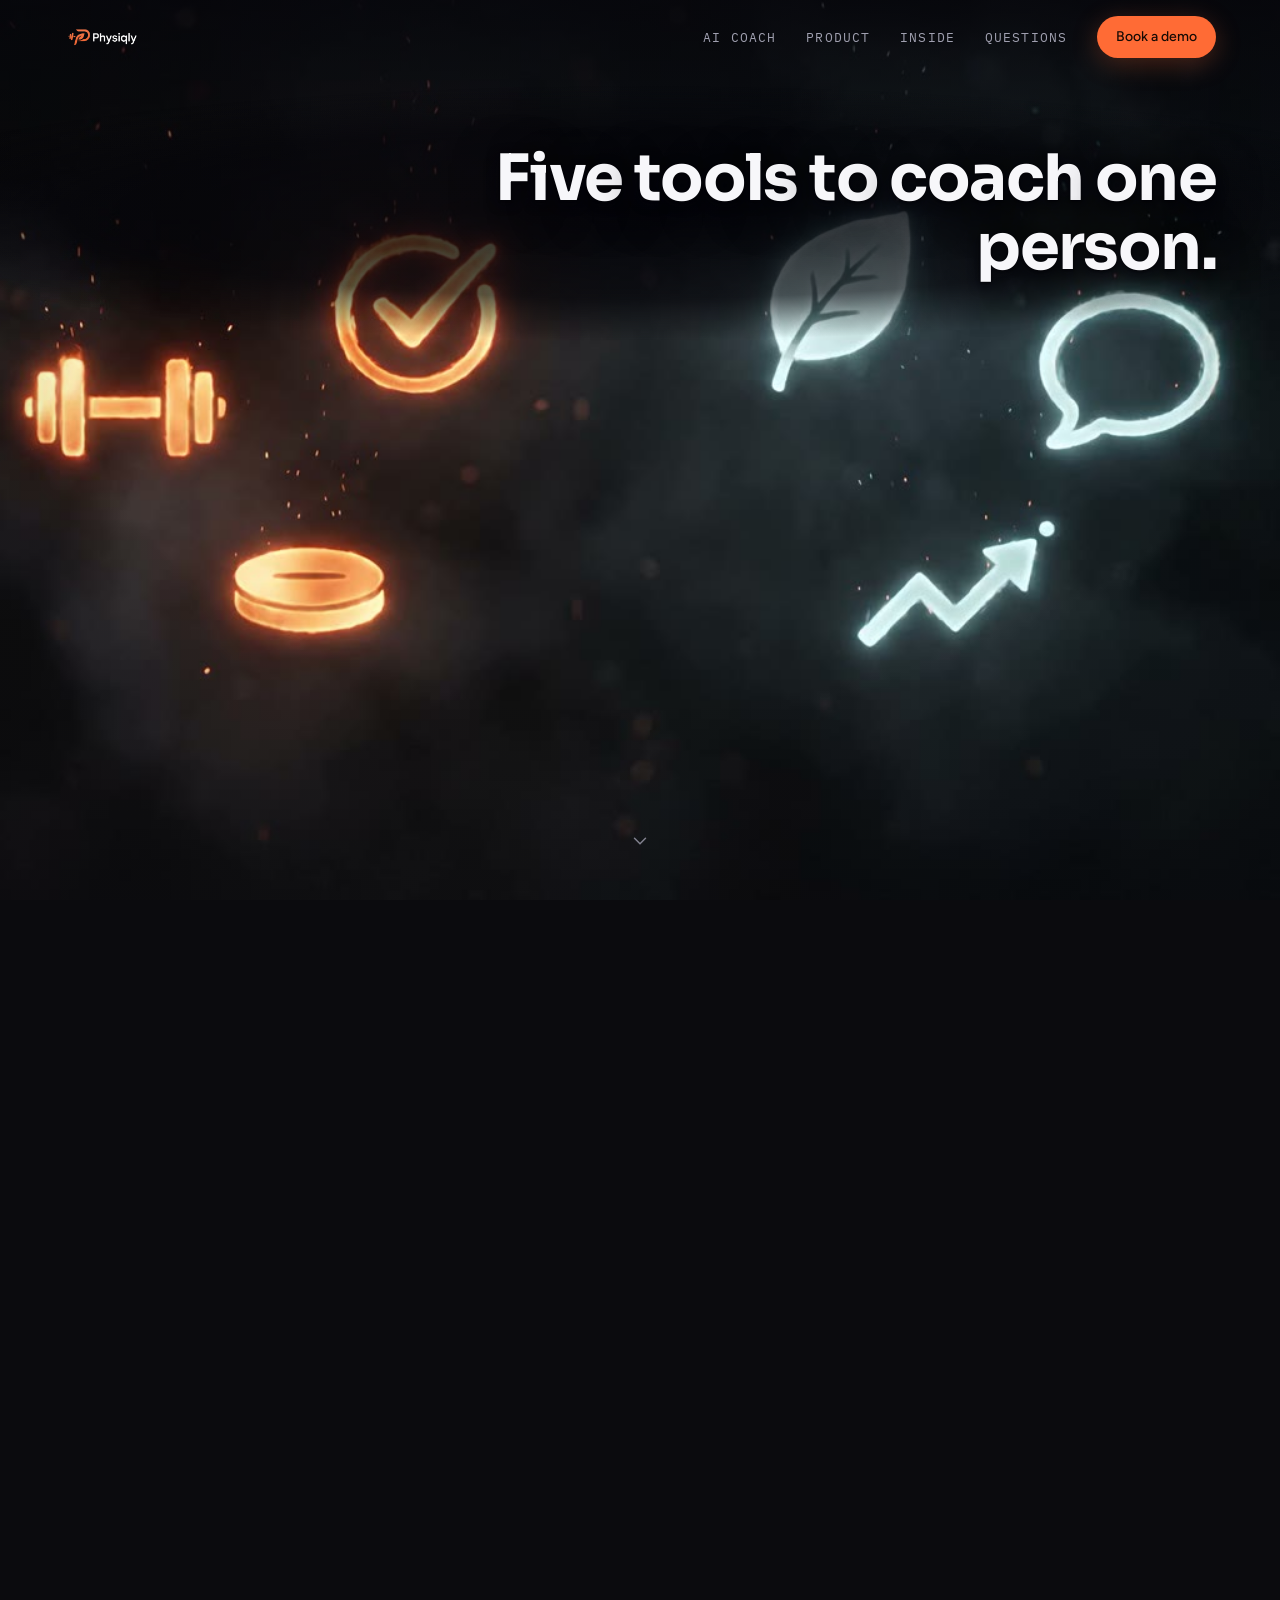
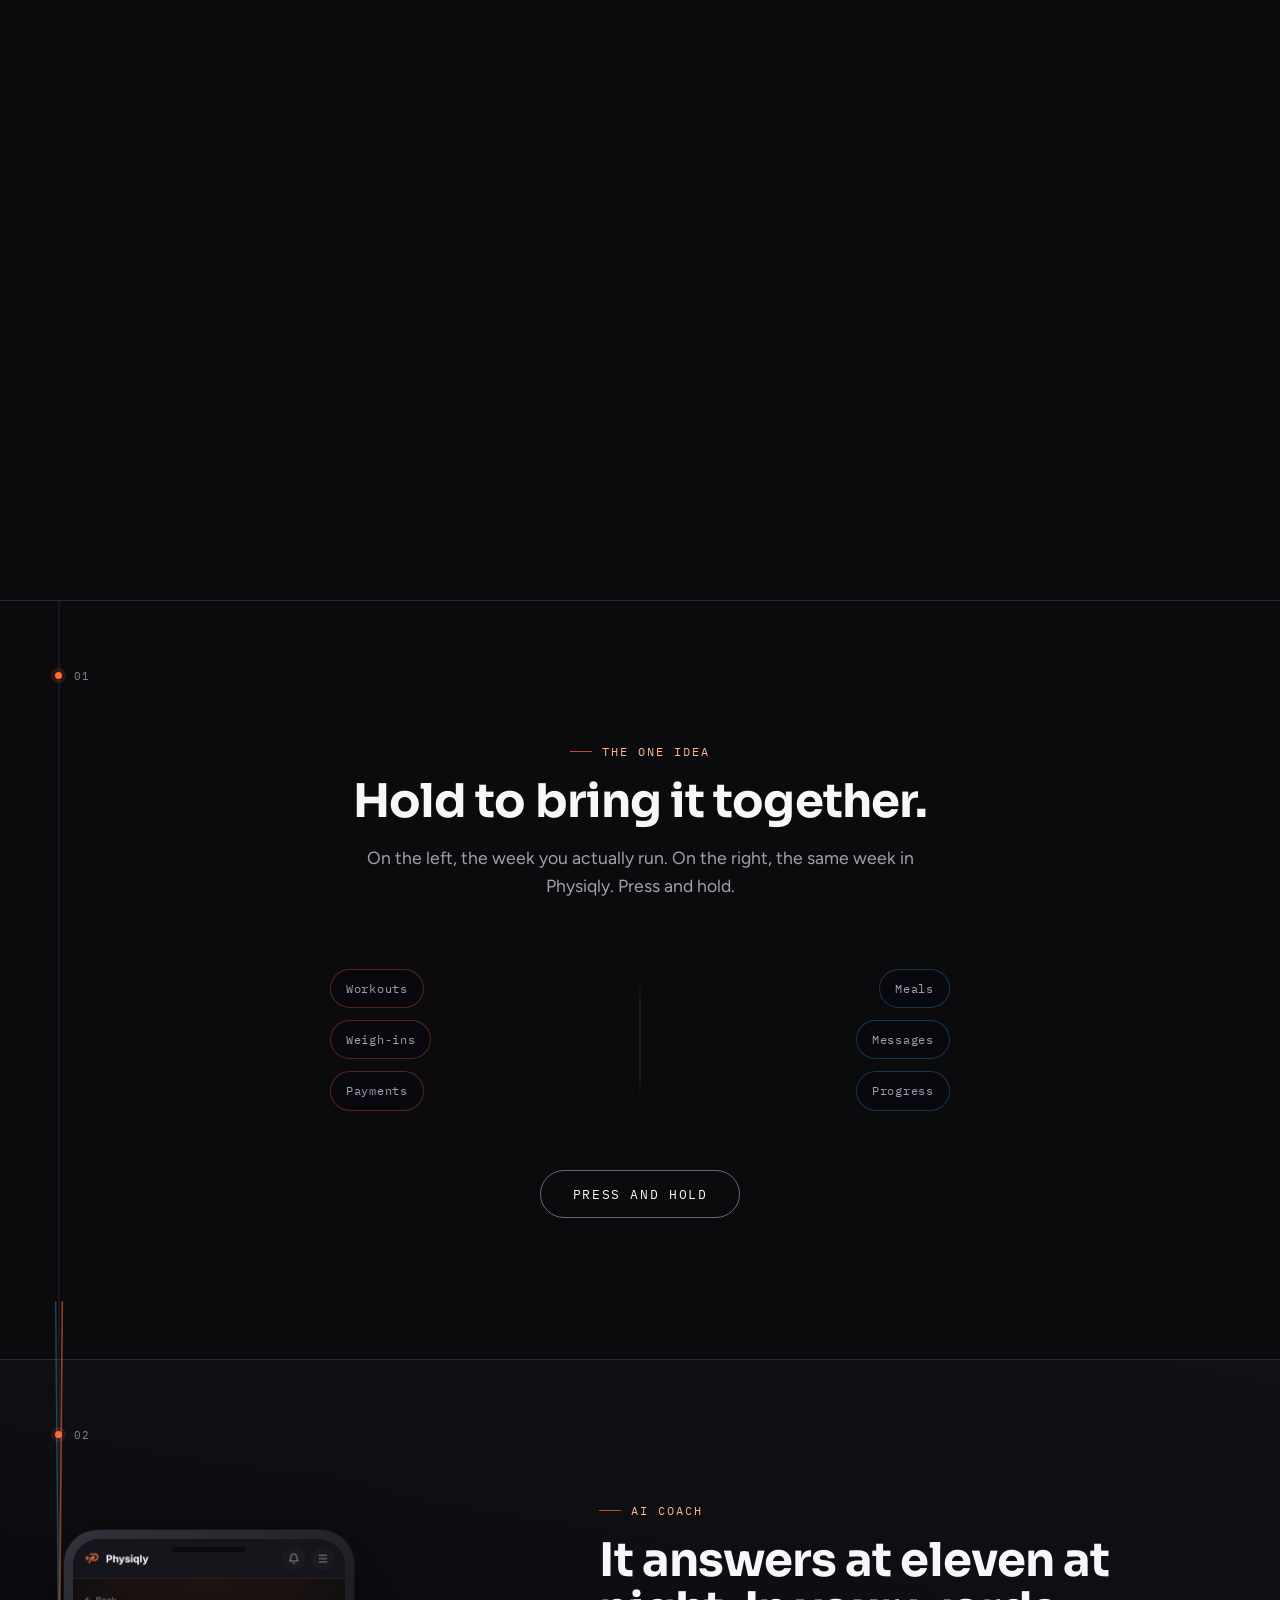
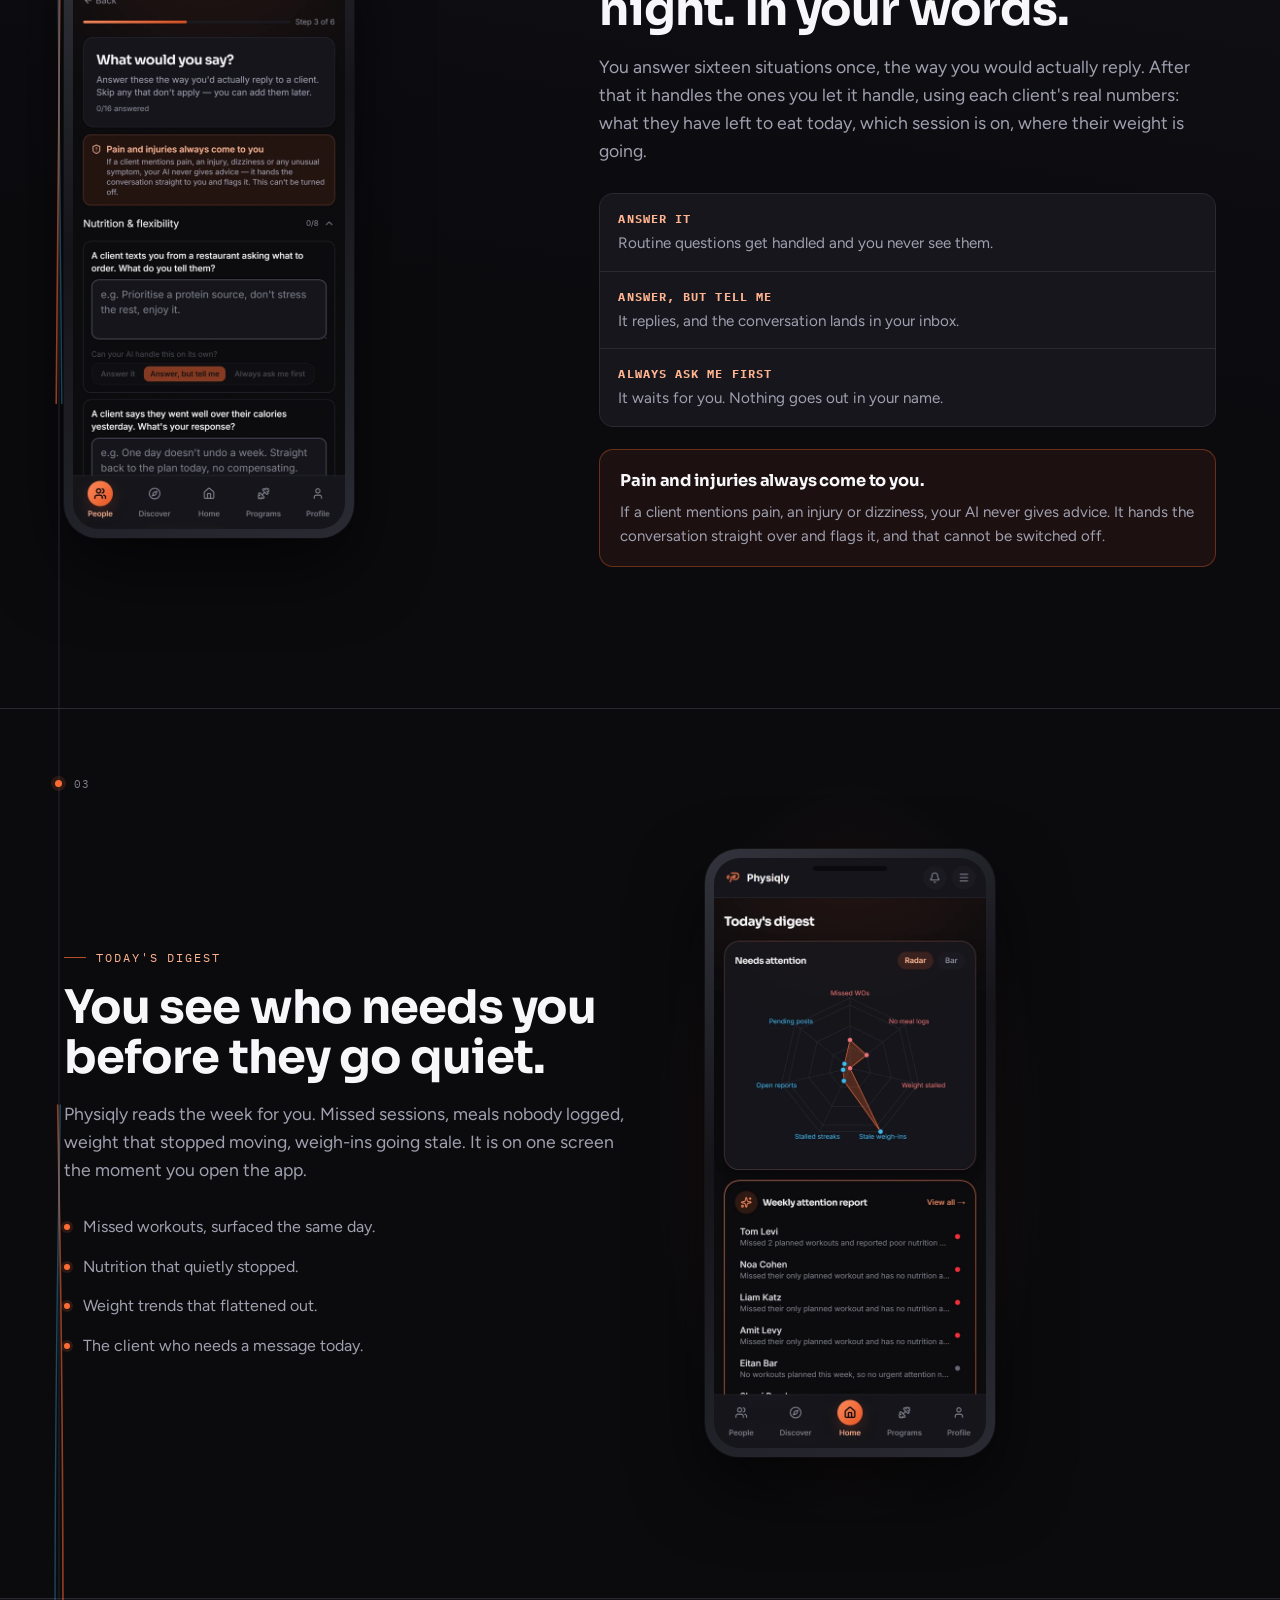
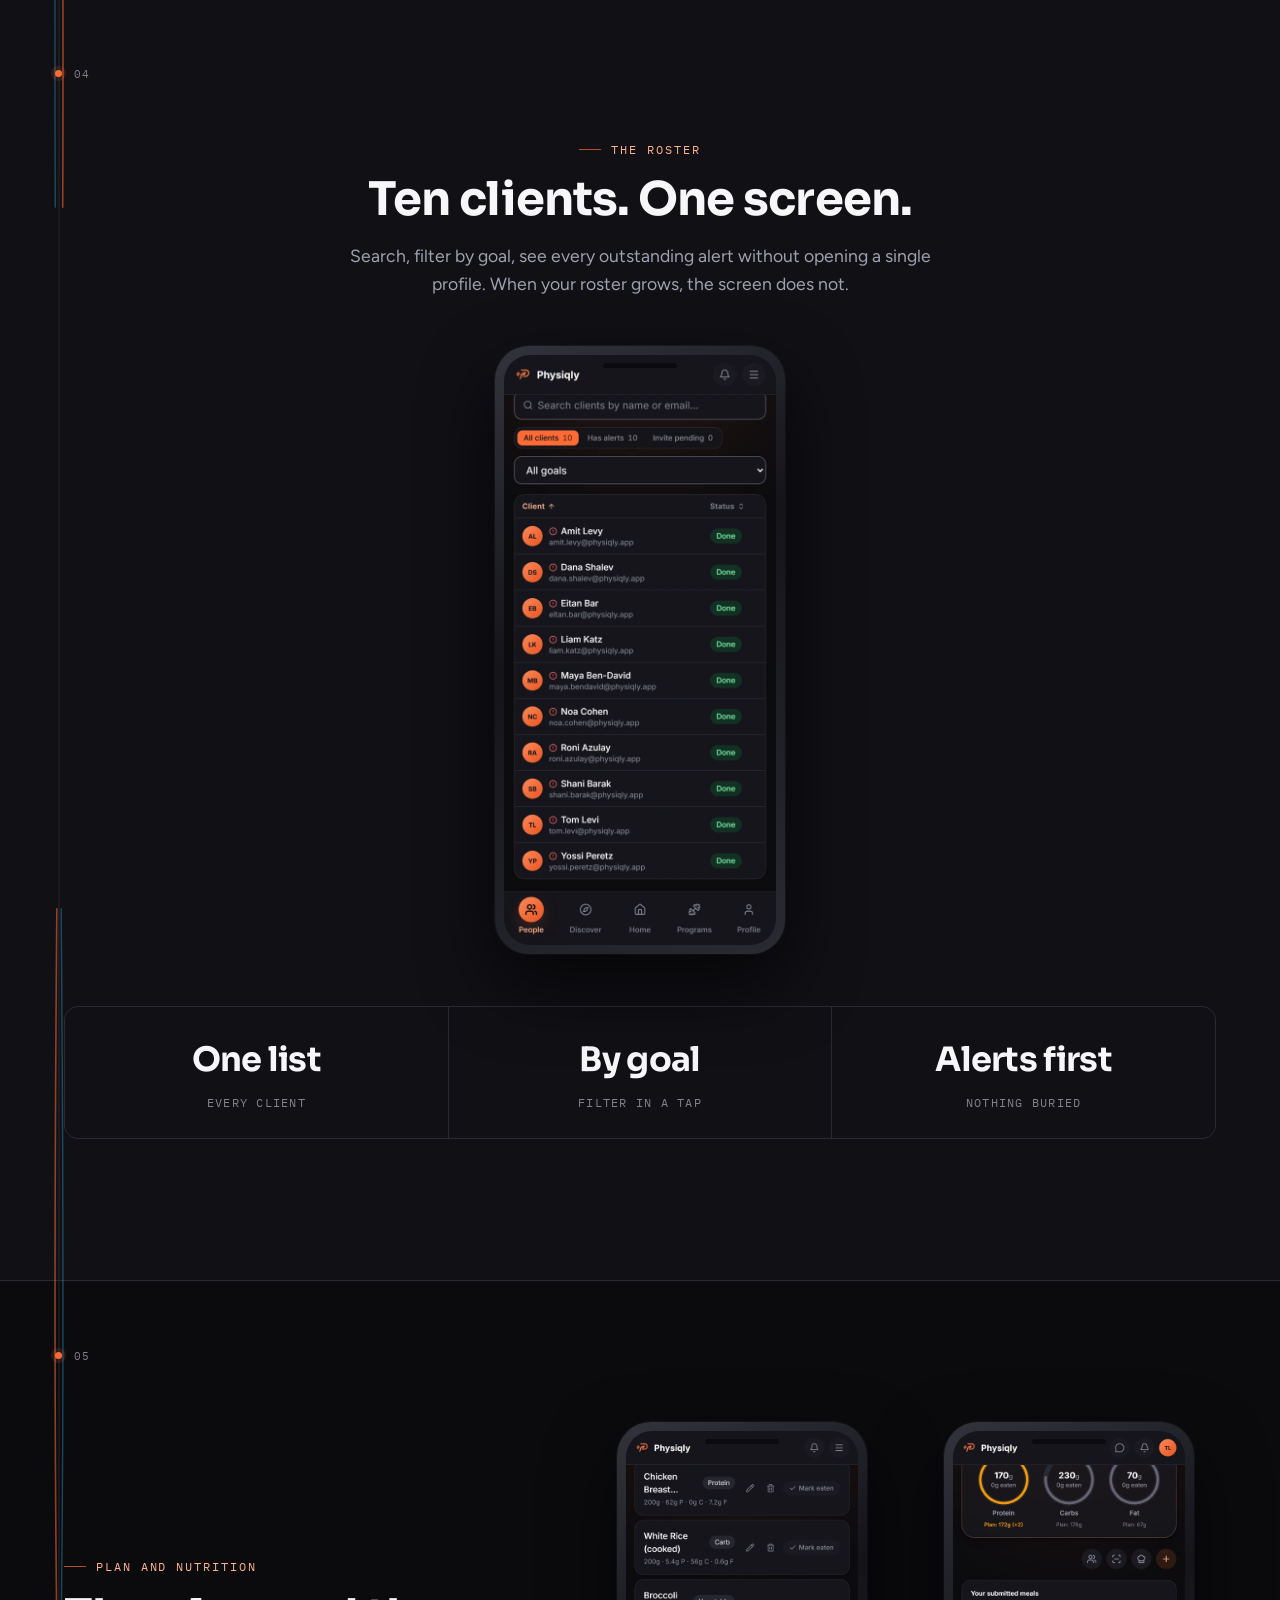
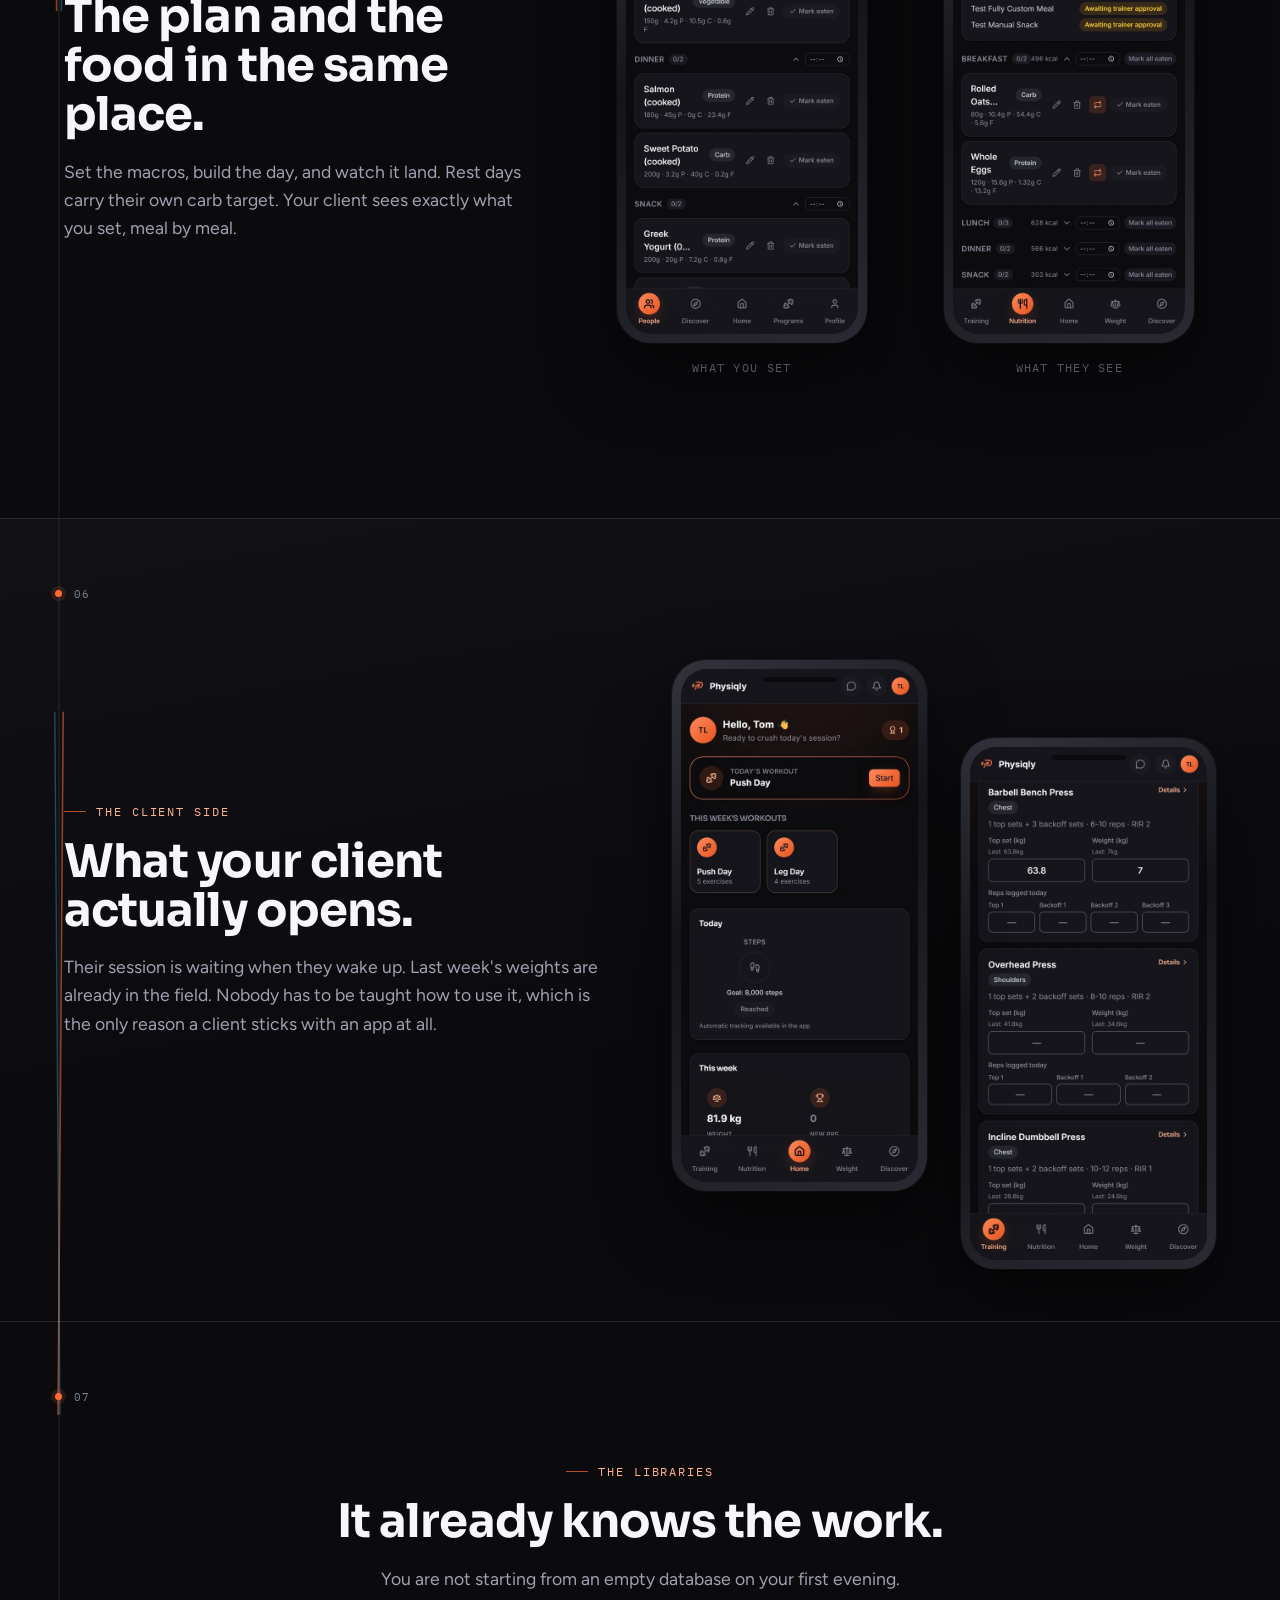
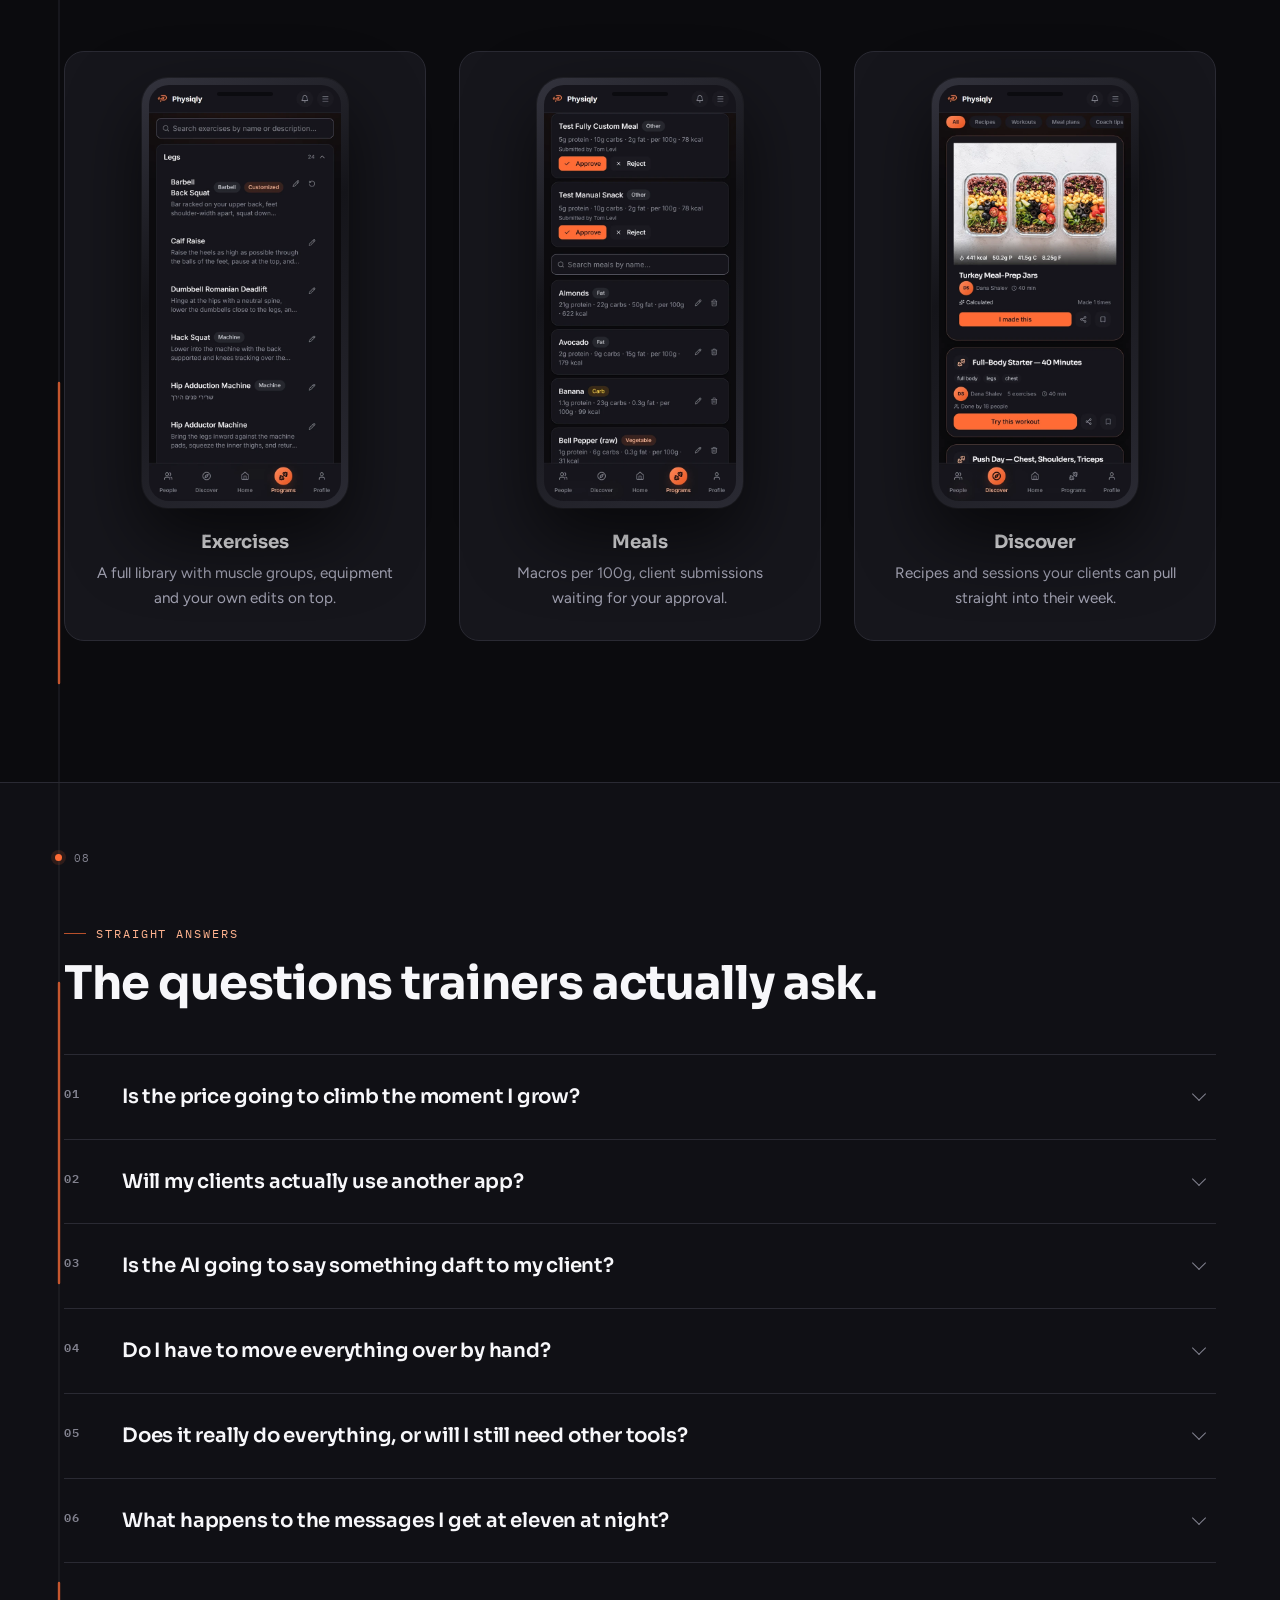
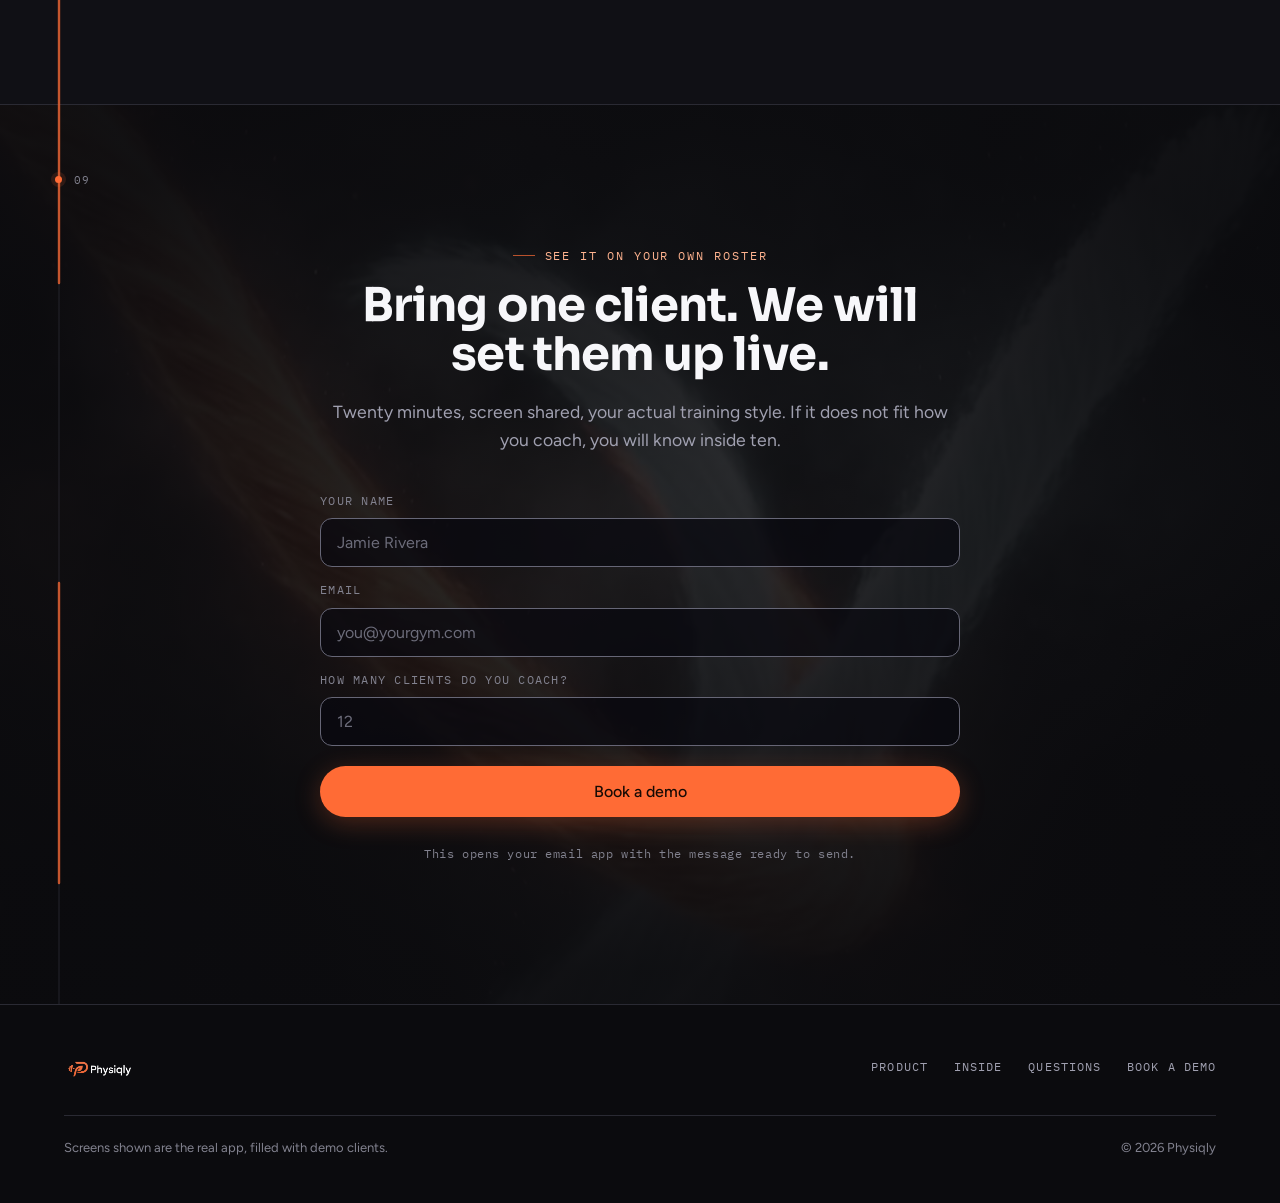
==== physiqly/index.html @ 87b150bb "fixed website" ====
<!doctype html>
<html lang="en">
<head>
<meta charset="utf-8">
<meta name="viewport" content="width=device-width, initial-scale=1, viewport-fit=cover">
<title>Physiqly. Coach the person, not the paperwork.</title>
<meta name="description" content="Physiqly puts the plan, the food, the progress and the messages for every client in one app. Built for personal trainers who are tired of running a roster across five tools.">
<meta name="theme-color" content="#0b0b0e">

<!-- DEPLOY STEP: patch og:url and og:image with the live absolute URL before zipping -->
<meta property="og:type" content="website">
<meta property="og:title" content="Physiqly. Coach the person, not the paperwork.">
<meta property="og:description" content="The plan, the food, the progress and the messages for every client, in one app.">
<meta property="og:url" content="REPLACE_WITH_LIVE_URL">
<meta property="og:image" content="REPLACE_WITH_LIVE_URL/assets/hero-ending.jpg">
<meta name="twitter:card" content="summary_large_image">

<link rel="icon" href="data:image/svg+xml,%3Csvg xmlns='http://www.w3.org/2000/svg' viewBox='0 0 32 32'%3E%3Crect width='32' height='32' rx='7' fill='%230b0b0e'/%3E%3Cpath d='M11 25V9.5a1 1 0 0 1 1-1h5.6a5.2 5.2 0 0 1 0 10.4H14' stroke='%23ff6b35' stroke-width='3.1' fill='none' stroke-linecap='round' stroke-linejoin='round'/%3E%3Cpath d='M6.5 12.5v6M9 11v9' stroke='%23ff6b35' stroke-width='2.1' stroke-linecap='round'/%3E%3C/svg%3E">

<link rel="preconnect" href="https://fonts.googleapis.com">
<link rel="preconnect" href="https://fonts.gstatic.com" crossorigin>
<link href="https://fonts.googleapis.com/css2?family=Sora:wght@600;700&family=Figtree:wght@400;500&family=IBM+Plex+Mono:wght@400;500&display=swap" rel="stylesheet">

<style>
/* ============================================================
   TOKENS
   Sampled from Physiqly's own product surfaces and the hero's grade.
   ============================================================ */
:root{
  --canvas:#0b0b0e;
  --canvas-2:#101015;
  --panel:#16161c;
  --panel-2:#1a1a21;
  --accent:#ff6b35;
  --accent-hover:#ff8a5b;
  --accent-muted:#ffb38f;
  --ember:#c44113;
  --strand-cool:#38bdf8;
  --text-primary:#f7f7fa;
  --text-secondary:#a0a0b0;
  --text-faint:#82828f;
  --hairline:#2a2a33;
  --border-interactive:#666676;

  --font-display:"Sora",system-ui,sans-serif;
  --font-body:"Figtree",system-ui,sans-serif;
  --font-mono:"IBM Plex Mono",ui-monospace,monospace;

  --ease:cubic-bezier(.22,.61,.36,1);
  --ease-out:cubic-bezier(.16,1,.3,1);

  --tshadow:0 1px 2px rgba(5,5,10,.95),0 3px 12px rgba(5,5,10,.78),0 10px 44px rgba(5,5,10,.8);

  --maxw:1180px;
  --gut:clamp(20px,5vw,64px);
}

*,*::before,*::after{box-sizing:border-box}
html,body{overflow-x:hidden;overflow-x:clip}
html{scroll-behavior:smooth;-webkit-text-size-adjust:100%}
body{
  margin:0;background:var(--canvas);color:var(--text-primary);
  font-family:var(--font-body);font-weight:400;font-size:17px;line-height:1.6;
  -webkit-font-smoothing:antialiased;
}
img{max-width:100%;height:auto;display:block}
a{color:inherit}
h1,h2,h3{font-family:var(--font-display);font-weight:700;line-height:1.06;letter-spacing:-.02em;margin:0}
p{margin:0}

.skip{position:absolute;left:-9999px;top:0;z-index:200;background:var(--accent);color:#140b06;
  padding:12px 18px;border-radius:0 0 10px 0;font-weight:500}
.skip:focus{left:0}

:focus-visible{outline:2px solid var(--accent);outline-offset:3px;border-radius:4px}

/* ============================================================
   THE ENVIRONMENT - one fixed layer behind everything
   ============================================================ */
.env{position:fixed;inset:0;z-index:0;pointer-events:none;overflow:hidden}
.env::before{
  content:"";position:absolute;inset:-10%;
  background:
    radial-gradient(ellipse 60% 40% at 22% 12%,rgba(196,65,19,.13),transparent 60%),
    radial-gradient(ellipse 50% 45% at 84% 68%,rgba(56,189,248,.055),transparent 62%),
    radial-gradient(ellipse 70% 50% at 50% 108%,rgba(255,107,53,.09),transparent 60%);
  animation:envdrift 90s var(--ease) -30s infinite alternate;
}
@keyframes envdrift{
  0%{transform:translate3d(0,0,0) scale(1)}
  100%{transform:translate3d(0,-2.4%,0) scale(1.07)}
}
.env::after{ /* grain */
  content:"";position:absolute;inset:0;opacity:.16;
  background-image:url("data:image/svg+xml,%3Csvg xmlns='http://www.w3.org/2000/svg' width='140' height='140'%3E%3Cfilter id='n'%3E%3CfeTurbulence type='fractalNoise' baseFrequency='.85' numOctaves='3'/%3E%3C/filter%3E%3Crect width='140' height='140' filter='url(%23n)' opacity='.42'/%3E%3C/svg%3E");
}

/* ============================================================
   NAV
   ============================================================ */
.nav{
  position:fixed;top:0;left:0;right:0;z-index:90;
  display:flex;align-items:center;justify-content:space-between;
  padding:16px var(--gut);
  transition:background .5s var(--ease),backdrop-filter .5s var(--ease),border-color .5s var(--ease);
  border-bottom:1px solid transparent;
}
.nav.solid{background:rgba(11,11,14,.82);backdrop-filter:blur(14px);border-bottom-color:var(--hairline)}
.nav-logo{display:flex;align-items:center;gap:10px;text-decoration:none}
.nav-logo img{height:26px;width:auto}
.nav-right{display:flex;align-items:center;gap:clamp(14px,2.4vw,30px)}
.nav-link{
  font-family:var(--font-mono);font-size:12.5px;letter-spacing:.09em;text-transform:uppercase;
  color:var(--text-secondary);text-decoration:none;transition:color .35s var(--ease);
}
.nav-link:hover{color:var(--text-primary)}
@media (max-width:760px){.nav-link.hide-sm{display:none}}

.btn{
  display:inline-flex;align-items:center;justify-content:center;gap:9px;
  font-family:var(--font-body);font-weight:500;font-size:15px;
  padding:12px 22px;border-radius:999px;border:1px solid transparent;
  text-decoration:none;cursor:pointer;
  transition:background .38s var(--ease),color .38s var(--ease),transform .38s var(--ease-out),box-shadow .38s var(--ease),border-color .38s var(--ease);
}
.btn-primary{background:var(--accent);color:#160a04;box-shadow:0 6px 26px rgba(255,107,53,.26)}
.btn-primary:hover{background:var(--accent-hover);transform:translateY(-2px);box-shadow:0 10px 34px rgba(255,107,53,.36)}
.btn-ghost{border-color:var(--border-interactive);color:var(--text-primary)}
.btn-ghost:hover{border-color:var(--accent);color:var(--accent-muted);transform:translateY(-2px)}
.btn-sm{padding:9px 18px;font-size:14px}
@media (pointer:coarse){.btn{min-height:44px;display:inline-flex;align-items:center;justify-content:center}}

/* ============================================================
   HERO - pinned scrub stage
   ============================================================ */
.hero{position:relative;height:600vh;z-index:1}
.stage{
  position:sticky;top:0;height:100vh;height:100svh;overflow:hidden;
  background:var(--canvas);
  isolation:isolate;   /* keeps every scrim layer inside the stage's own stack */
}
.poster,.hero-video{
  position:absolute;inset:0;width:100%;height:100%;
  object-fit:cover;background-size:cover;background-position:center;
}
.hero-video{opacity:0;transition:opacity .9s var(--ease);will-change:transform;transform:translateZ(0)}
.stage.video-ready .hero-video{opacity:1}
.stage.video-failed .hero-video{display:none}

/* base scrim, always on */
.scrim{
  position:absolute;inset:0;pointer-events:none;
  background:radial-gradient(ellipse 120% 90% at 50% 45%,rgba(10,10,18,0) 35%,rgba(10,10,18,.62) 100%);
}
/* a soft top wash so the fixed nav always has ground */
.scrim-top{
  position:absolute;left:0;right:0;top:0;height:220px;pointer-events:none;
  background:linear-gradient(180deg,rgba(6,6,11,.78),rgba(6,6,11,0));
}

.band{
  position:absolute;left:0;right:0;
  padding:0 var(--gut);
  opacity:0;pointer-events:none;
  text-shadow:var(--tshadow);
}
/* Per-band scrim. Wide enough to cover the FULL text width, and the peak alpha
   is tuned per band against that band's own worst frame, never the average. */
.band::before{
  content:"";position:absolute;inset:-62% -18%;pointer-events:none;
  opacity:calc(.25 + .75*var(--k,1));
  /* The radii must stay under ~64% of the box, or the gradient is still opaque
     when it reaches the element edge and clips into a visible hard band. */
  background:radial-gradient(ellipse 58% 50% at 50% 50%,
    rgba(5,5,10,var(--sa,.86)) 0%,
    rgba(5,5,10,var(--sb,.66)) 55%,
    rgba(5,5,10,0) 82%);
}
/* band 1 opens over the frame's brightest haze, so it carries the deepest scrim */
#b1::before{--sa:.94;--sb:.78}
.band .btn{text-shadow:none}
/* bands 1..3 live in the calm upper third; the action lane below stays clear */
.band-top{top:16vh;text-align:center}
.band-top .line{
  font-family:var(--font-display);font-weight:700;
  font-size:clamp(1.9rem,5.4vw,4rem);line-height:1.08;letter-spacing:-.025em;
  max-width:19ch;margin:0 auto;
}
/* the hook: three short lines, left / right / centre, each entering from its
   own side so the words echo the footage's two strands closing to one */
.hook{max-width:30ch;margin:0 auto}
.hook .line{max-width:none;margin:0}
.hook .line-l{text-align:left}
.hook .line-r{text-align:right;margin-top:.12em}
.hook .line-c{text-align:center;margin-top:.55em}
.hook .line{font-size:clamp(1.5rem,4.3vw,3.05rem)}
.hook .line-c{font-size:clamp(1.7rem,4.9vw,3.4rem)}
/* band 2, off to the side rather than dead centre */
.band-top .line-side{text-align:right;margin:0 0 0 auto}
/* The settle. The brand mark lives in the footage at frame centre, so the words
   sit below it rather than on top of it. */
.band-settle{top:auto;bottom:7vh;text-align:center}
.band-settle::before{inset:-34% -16%;
  background:radial-gradient(ellipse 56% 52% at 50% 50%,
    rgba(5,5,10,.8) 0%,rgba(5,5,10,.6) 55%,rgba(5,5,10,0) 82%)}
.band-settle .line{
  font-family:var(--font-display);font-weight:700;
  font-size:clamp(1.6rem,4vw,2.9rem);line-height:1.08;letter-spacing:-.025em;
  max-width:17ch;margin:0 auto;
}
.settle-cta{
  margin-top:24px;display:flex;gap:14px;justify-content:center;flex-wrap:wrap;
  opacity:var(--kb,0);transform:translateY(calc((1 - var(--kb,0))*14px));
}
/* a shallow desktop window has no room under the mark for a two-line headline */
@media (max-height:620px){.band-settle{bottom:4vh}.band-settle .line{font-size:1.5rem}}

/* The settle's arrival: the real product screen fades in exactly where the
   footage's own glow resolves into a phone shape. This is real DOM text, not
   the model's approximation of small lettering, so it is always crisp. Reuses
   the .phone frame styled for the lower sections. */
.hero-phone-reveal{
  position:absolute;left:50%;top:15vh;transform:translateX(-50%);
  width:min(230px,24vw);pointer-events:none;z-index:2;opacity:0;
  filter:drop-shadow(0 0 44px rgba(255,170,110,.32));
}
.hero-phone-reveal .phone{width:100%;max-width:none}
@media (max-height:620px){.hero-phone-reveal{top:11vh;width:min(180px,20vw)}}
@media (max-width:720px),
       (orientation:portrait) and (max-width:1024px),
       (orientation:portrait) and (pointer:coarse){
  .hero-phone-reveal{top:12vh;width:min(230px,48vw)}
}

/* word / character split primitives */
.w{display:inline-block;white-space:pre}
.c{display:inline-block;will-change:transform,opacity}
.vh{position:absolute;width:1px;height:1px;overflow:hidden;clip:rect(0 0 0 0);white-space:nowrap}

/* (a) scatter */
.e-scatter .c{
  --kc:clamp(0,(var(--k,0) - var(--th,0))*2.6,1);opacity:var(--kc);
  transform:translate(calc((1 - var(--kc))*var(--jx,0px)),calc((1 - var(--kc))*var(--jy,0px)))
            rotate(calc((1 - var(--kc))*var(--jr,0deg)));
}
/* (d) word-punch with overshoot */
.e-punch .w{
  --kc:clamp(0,(var(--k,0) - var(--th,0))*3,1);
  --ks2:clamp(0,(var(--k,0) - var(--th,0) - var(--sd,.1))*var(--ss,3.2),1);
  opacity:var(--kc);
  transform:scale(calc(0.62 + (0.38 + var(--ov,.12))*var(--kc) - var(--ov,.12)*var(--ks2)));
}
.e-punch .w.em{--ov:.24;--sd:.16;--ss:2.6}
/* (i) weave - characters arrive alternating from above and below */
.e-weave .c{
  --kc:clamp(0,(var(--k,0) - var(--th,0))*2.7,1);opacity:var(--kc);
  transform:translateY(calc((1 - var(--kc))*var(--jy,0px)));
}
/* (e) word-by-word rise */
.e-rise .w{
  --kc:clamp(0,(var(--k,0) - var(--th,0))*2.9,1);opacity:var(--kc);
  transform:translateY(calc((1 - var(--kc))*22px));
}
/* slide-l / slide-r - the line arrives whole from its own side, words trailing
   in reading order; the entrance IS the side the line lives on */
.e-slide-l .w{
  --kc:clamp(0,(var(--k,0) - var(--th,0))*2.8,1);opacity:var(--kc);
  transform:translateX(calc((1 - var(--kc))*-3em));
}
.e-slide-r .w{
  --kc:clamp(0,(var(--k,0) - var(--th,0))*2.8,1);opacity:var(--kc);
  transform:translateX(calc((1 - var(--kc))*3em));
}
/* converge - the two strands closing to one: characters left of centre arrive
   from the left, characters right of centre arrive from the right */
.e-converge .c{
  --kc:clamp(0,(var(--k,0) - var(--th,0))*2.4,1);opacity:var(--kc);
  transform:translateX(calc((1 - var(--kc))*var(--jx,0px)));
}

/* loading ring */
.ring{
  position:absolute;left:50%;bottom:44px;transform:translateX(-50%);
  width:34px;height:34px;color:var(--accent-muted);opacity:.85;
  transition:opacity .5s var(--ease);
}
.ring circle{transition:stroke-dashoffset .18s linear;transform:rotate(-90deg);transform-origin:50% 50%}
.stage.video-ready .ring{opacity:0}
.chev{
  position:absolute;left:50%;bottom:40px;transform:translateX(-50%);
  color:var(--text-faint);animation:bob 2.6s var(--ease) infinite;
}
@keyframes bob{0%,100%{transform:translate(-50%,0)}50%{transform:translate(-50%,7px)}}
@media (max-height:560px){.ring,.chev{display:none}}

/* ============================================================
   STATIC HERO - five gates, matched exactly in JS
   ============================================================ */
/* The ending frame already carries the brand mark, so it is the hero image and
   the words sit under it. No separate logo, or the mark appears twice. */
.static-hero{display:none;position:relative;min-height:100svh;z-index:1;
  align-items:flex-end;justify-content:center;text-align:center;
  padding:96px var(--gut) 8vh;overflow:hidden}
.static-hero .bgimg{position:absolute;inset:0;background-size:cover;background-position:center 26%}
/* stays clear across the mark's band so the brand orange keeps its punch,
   then ramps hard below it to carry the headline */
.static-hero .bgscrim{position:absolute;inset:0;
  background:linear-gradient(180deg,
    rgba(6,6,11,.5) 0%,
    rgba(6,6,11,.12) 20%,
    rgba(6,6,11,.12) 52%,
    rgba(6,6,11,.9) 70%,
    rgba(6,6,11,.97) 100%)}
.static-inner{position:relative;max-width:660px;text-shadow:var(--tshadow)}
.static-inner h1{font-size:clamp(2rem,8.4vw,2.9rem);letter-spacing:-.03em}
.static-inner p{margin-top:18px;color:var(--text-secondary);font-size:1.04rem}
.static-inner .btn{text-shadow:none}
.static-cta{margin-top:28px;display:flex;gap:12px;justify-content:center;flex-wrap:wrap}
.static-note{margin:16px auto 0;font-family:var(--font-mono);font-size:12px;
  letter-spacing:.04em;color:var(--text-faint);max-width:34ch}

/* Phones and tablets get their own portrait cut of the scrub (below), not the
   static fallback. Only reduced motion and a phone held sideways (no room for
   the journey) fall back to the composed still image. */
@media (orientation:landscape) and (pointer:coarse) and (max-height:560px),
       (prefers-reduced-motion:reduce){
  .hero{display:none}
  .static-hero{display:flex}
}

/* ============================================================
   PAGE SHELL + THE BRAID SPINE (the signature)
   ============================================================ */
main{position:relative;z-index:2;background:var(--canvas)}
.section{padding:clamp(84px,11vw,150px) var(--gut);position:relative}
.wrap{max-width:var(--maxw);margin:0 auto;position:relative}
.kicker{
  font-family:var(--font-mono);font-size:12px;letter-spacing:.16em;text-transform:uppercase;
  color:var(--accent-muted);margin-bottom:16px;display:flex;align-items:center;gap:10px;
}
.kicker::before{content:"";width:22px;height:1px;background:var(--accent);opacity:.7;flex:none}
h2{font-size:clamp(1.7rem,4.1vw,2.9rem)}
.lede{margin-top:18px;color:var(--text-secondary);font-size:clamp(1rem,1.5vw,1.1rem);max-width:56ch}

.spine{
  position:absolute;left:calc(var(--gut) * .42);top:0;bottom:0;width:64px;
  pointer-events:none;z-index:1;
}
.spine svg{width:100%;height:100%}
.spine path{fill:none;vector-effect:non-scaling-stroke;stroke-linecap:round}
.spine .s-track{stroke:var(--hairline);stroke-width:1;opacity:.85}
.spine .s-warm{stroke:var(--accent);stroke-width:1.6;opacity:.55}
.spine .s-cool{stroke:var(--strand-cool);stroke-width:1.4;opacity:.34}
.spine .s-merged{stroke:var(--accent);stroke-width:2.4;opacity:.75}
@media (max-width:1180px){.spine{display:none}}

/* Each marker lives INSIDE its own section, so it is pinned to that section by
   layout and can never drift. Computing pixel offsets against main went stale
   the moment a lazy screenshot loaded and pushed the sections down.
   32px is the spine path's own x, being half of its 64px viewBox width. */
.marker{
  position:absolute;left:calc(var(--gut) * .42 + 32px);top:70px;
  padding-left:15px;          /* digits sit beside the spine, never on top of it */
  font-family:var(--font-mono);font-size:11px;letter-spacing:.12em;color:var(--text-faint);
  z-index:3;line-height:1;
}
.marker::before{
  content:"";position:absolute;left:-3.5px;top:1px;
  width:7px;height:7px;border-radius:50%;background:var(--accent);
  box-shadow:0 0 0 4px rgba(255,107,53,.13);
}
.marker.lit::after{
  content:"";position:absolute;left:-3.5px;top:1px;
  width:7px;height:7px;border-radius:50%;background:var(--accent);
  animation:pulse 4.5s var(--ease) -1.2s infinite;
}
@keyframes pulse{0%,100%{box-shadow:0 0 0 3px rgba(255,107,53,.1)}50%{box-shadow:0 0 0 11px rgba(255,107,53,0)}}
@media (max-width:1180px){.marker{display:none}}

/* ============================================================
   ENTRANCES
   ============================================================ */
.rv .part{opacity:0;transform:translateY(24px);
  transition:opacity .85s var(--ease-out),transform .85s var(--ease-out)}
.rv.in .part{opacity:1;transform:none}
.rv.in .part:nth-child(2){transition-delay:.09s}
.rv.in .part:nth-child(3){transition-delay:.18s}
.rv.in .part:nth-child(4){transition-delay:.27s}
.rv.in .part:nth-child(5){transition-delay:.36s}
/* retire the stagger so later hovers do not inherit the delay.
   selector repeats nth-child so it matches the specificity it retires. */
.rv.done .part,
.rv.done .part:nth-child(2),.rv.done .part:nth-child(3),
.rv.done .part:nth-child(4),.rv.done .part:nth-child(5){transition-delay:0s}

/* ============================================================
   PHONE FRAME
   ============================================================ */
.phone{
  position:relative;border-radius:34px;padding:9px;
  background:linear-gradient(150deg,#33333d,#141419 42%,#2a2a33);
  box-shadow:0 30px 70px rgba(0,0,0,.62),0 0 0 1px rgba(255,255,255,.05);
  width:100%;max-width:290px;
}
.phone::after{
  content:"";position:absolute;left:50%;top:17px;transform:translateX(-50%);
  width:74px;height:5px;border-radius:3px;background:#0a0a0d;opacity:.85;z-index:2;
}
.phone img{border-radius:26px;width:100%}
.phone-glow{position:relative}
.phone-glow::before{
  content:"";position:absolute;inset:-16% -22%;z-index:-1;border-radius:50%;
  background:radial-gradient(ellipse at center,rgba(255,107,53,.15),transparent 66%);
  opacity:.9;
}
.cap{
  margin-top:16px;text-align:center;
  font-family:var(--font-mono);font-size:11.5px;letter-spacing:.11em;text-transform:uppercase;color:var(--text-faint);
}

/* ============================================================
   S1 - THE BRAID (interactive)
   ============================================================ */
.s-braid{text-align:center;border-top:1px solid var(--hairline)}
.braid-stage{
  position:relative;margin:46px auto 0;max-width:620px;min-height:186px;
  display:flex;align-items:center;justify-content:space-between;gap:20px;
}
.strand{display:flex;flex-direction:column;gap:12px;will-change:transform}
.strand-l{align-items:flex-start}
.strand-r{align-items:flex-end}
.chip{
  font-family:var(--font-mono);font-size:12px;letter-spacing:.06em;
  padding:9px 15px;border-radius:999px;white-space:nowrap;
  background:rgba(8,8,15,.6);border:1px solid var(--hairline);color:var(--text-secondary);
  transition:border-color .5s var(--ease),color .5s var(--ease),background .5s var(--ease);
}
.strand-l .chip{border-color:rgba(255,107,53,.3)}
.strand-r .chip{border-color:rgba(56,189,248,.26)}
.braid-core{
  position:absolute;left:50%;top:50%;z-index:2;text-align:center;width:100%;
  pointer-events:none;
  opacity:var(--core,0);
  transform:translate(-50%,-50%) scale(calc(.9 + .1*var(--core,0)));
  transition:opacity .4s var(--ease),transform .4s var(--ease-out);
}
/* before the hold, a faint seam sits between the two columns so the centre
   is never an unexplained hole */
.braid-seam{
  position:absolute;left:50%;top:50%;transform:translate(-50%,-50%);
  width:1px;height:120px;pointer-events:none;
  background:linear-gradient(180deg,transparent,var(--hairline) 22%,var(--hairline) 78%,transparent);
  opacity:calc(1 - var(--hold,0));
}
.braid-core .one{
  font-family:var(--font-display);font-weight:700;font-size:clamp(1.4rem,3.4vw,2.1rem);
  letter-spacing:-.02em;
}
.hold-btn{
  margin-top:38px;position:relative;overflow:hidden;
  background:transparent;border:1px solid var(--border-interactive);color:var(--text-primary);
  font-family:var(--font-mono);font-size:12.5px;letter-spacing:.13em;text-transform:uppercase;
  padding:15px 32px;border-radius:999px;cursor:pointer;user-select:none;-webkit-user-select:none;
  touch-action:none;transition:border-color .4s var(--ease),color .4s var(--ease);
}
.hold-btn::before{
  content:"";position:absolute;left:0;top:0;bottom:0;width:100%;
  background:var(--accent);opacity:.16;
  transform:scaleX(var(--hold,0));transform-origin:left;
  transition:transform .12s linear;
}
.hold-btn:hover{border-color:var(--accent)}
.hold-btn span{position:relative}
.hold-done .hold-btn{border-color:var(--accent);color:var(--accent-muted)}

/* ============================================================
   S2 - AI COACH : phone left, a list of controls right.
   Deliberately not the mirror of the digest section that follows: the right
   column is a control list and a guard strip, not prose with dot bullets.
   ============================================================ */
.s-ai{background:linear-gradient(190deg,#101016,#0b0b0e 58%);
  border-top:1px solid var(--hairline);border-bottom:1px solid var(--hairline)}
.s-ai .inner{display:grid;grid-template-columns:.86fr 1.14fr;gap:clamp(34px,5.5vw,76px);align-items:center}
.rules{list-style:none;padding:0;margin:28px 0 0;display:grid;gap:1px;
  background:var(--hairline);border:1px solid var(--hairline);border-radius:14px;overflow:hidden}
.rules li{background:var(--panel);padding:15px 18px;display:grid;gap:3px;
  transition:background .45s var(--ease)}
.rules li:hover{background:var(--panel-2)}
.rules b{font-family:var(--font-mono);font-size:12px;letter-spacing:.09em;
  text-transform:uppercase;color:var(--accent-muted)}
.rules span{color:var(--text-secondary);font-size:.95rem}
.guard{
  margin-top:22px;padding:18px 20px;border-radius:14px;
  background:rgba(255,107,53,.07);border:1px solid rgba(255,107,53,.34);
}
.guard b{display:block;font-family:var(--font-display);font-weight:700;
  font-size:1.02rem;letter-spacing:-.01em;margin-bottom:6px}
.guard p{color:var(--text-secondary);font-size:.94rem}
@media (max-width:940px){
  .s-ai .inner{grid-template-columns:1fr}
  .s-ai .ai-phone{order:2}
  .s-ai .phone{margin:8px auto 0}
}

/* ============================================================
   S3 - DIGEST : text left, phone right
   ============================================================ */
.s-digest .grid{
  display:grid;grid-template-columns:1.05fr .95fr;gap:clamp(36px,6vw,84px);align-items:center;
}
.tick{list-style:none;padding:0;margin:30px 0 0;display:grid;gap:14px}
.tick li{display:flex;gap:13px;align-items:flex-start;color:var(--text-secondary);font-size:1rem}
.tick li::before{
  content:"";flex:none;width:6px;height:6px;border-radius:50%;background:var(--accent);
  margin-top:.62em;box-shadow:0 0 0 3px rgba(255,107,53,.14);
}
@media (max-width:900px){.s-digest .grid{grid-template-columns:1fr}.s-digest .phone{margin:8px auto 0}}

/* ============================================================
   S3 - ROSTER : centred stack, copy above, stats below
   ============================================================ */
.s-roster{text-align:center;background:var(--canvas-2);border-top:1px solid var(--hairline);border-bottom:1px solid var(--hairline)}
.s-roster .kicker{justify-content:center}
.s-roster h2{max-width:16ch;margin:0 auto}
.s-roster .lede{margin:18px auto 0;text-align:center}
.s-roster .phone{margin:48px auto 0}
.stats{
  margin-top:52px;display:grid;grid-template-columns:repeat(3,1fr);gap:1px;
  background:var(--hairline);border:1px solid var(--hairline);border-radius:14px;overflow:hidden;
}
.stat{background:var(--canvas-2);padding:26px 18px}
.stat b{display:block;font-family:var(--font-display);font-weight:700;font-size:clamp(1.5rem,3.2vw,2.1rem);letter-spacing:-.02em}
.stat span{display:block;margin-top:7px;font-family:var(--font-mono);font-size:11.5px;letter-spacing:.11em;text-transform:uppercase;color:var(--text-faint)}
@media (max-width:680px){.stats{grid-template-columns:1fr}}

/* ============================================================
   S4 - PLAN + FOOD : copy left, two phones right
   ============================================================ */
.s-plan .grid{display:grid;grid-template-columns:.85fr 1.15fr;gap:clamp(36px,6vw,72px);align-items:center}
.pair{display:grid;grid-template-columns:1fr 1fr;gap:clamp(18px,3vw,34px)}
.pair .phone{max-width:250px;margin:0 auto}
@media (max-width:940px){.s-plan .grid{grid-template-columns:1fr}}
@media (max-width:520px){.pair{grid-template-columns:1fr;gap:44px}}

/* ============================================================
   S5 - CLIENT SIDE : full-bleed band, overlapping phones, copy overlaid
   ============================================================ */
.s-client{
  background:linear-gradient(170deg,#111116,#0b0b0e 62%);
  border-top:1px solid var(--hairline);border-bottom:1px solid var(--hairline);overflow:hidden;
}
.s-client .inner{display:grid;grid-template-columns:1fr 1fr;gap:clamp(30px,5vw,70px);align-items:center}
.stack2{position:relative;min-height:520px}
.stack2 .phone{position:absolute;max-width:255px}
.stack2 .p-a{left:0;top:0;z-index:2}
.stack2 .p-b{right:0;top:78px;z-index:1;opacity:.96}
@media (max-width:940px){
  .s-client .inner{grid-template-columns:1fr}
  .stack2{min-height:0;display:grid;grid-template-columns:1fr 1fr;gap:20px;margin-top:34px}
  .stack2 .phone{position:static;max-width:100%;margin:0 auto}
}
@media (max-width:520px){.stack2{grid-template-columns:1fr;gap:40px}}

/* ============================================================
   S6 - LIBRARIES : three equal cards
   ============================================================ */
.s-lib .head{text-align:center;max-width:640px;margin:0 auto}
.s-lib .kicker{justify-content:center}
.s-lib .lede{margin-left:auto;margin-right:auto;text-align:center}
.cards{margin-top:58px;display:grid;grid-template-columns:repeat(3,1fr);gap:clamp(20px,2.6vw,34px)}
.card{
  background:var(--panel);border:1px solid var(--hairline);border-radius:20px;
  padding:26px 22px 30px;text-align:center;
  transition:border-color .5s var(--ease),transform .5s var(--ease-out),background .5s var(--ease);
}
.card:hover{border-color:rgba(255,107,53,.4);transform:translateY(-5px);background:var(--panel-2)}
.card .phone{max-width:206px;margin:0 auto 24px;border-radius:26px;padding:7px}
.card .phone img{border-radius:20px}
.card .phone::after{width:56px;height:4px;top:14px}
.card h3{font-size:1.14rem;letter-spacing:-.01em}
.card p{margin-top:10px;color:var(--text-secondary);font-size:.95rem;max-width:30ch;margin-left:auto;margin-right:auto}
@media (max-width:900px){.cards{grid-template-columns:1fr;max-width:400px;margin-left:auto;margin-right:auto}}

/* ============================================================
   S7 - FAQ : left gutter numerals, single column
   ============================================================ */
.s-faq{background:var(--canvas-2);border-top:1px solid var(--hairline)}
.faq{margin-top:46px;border-top:1px solid var(--hairline)}
.qa{border-bottom:1px solid var(--hairline)}
.qa summary{
  list-style:none;cursor:pointer;padding:26px 44px 26px 58px;position:relative;
  font-family:var(--font-display);font-weight:600;font-size:clamp(1.02rem,2vw,1.24rem);
  letter-spacing:-.01em;transition:color .35s var(--ease);
}
.qa summary::-webkit-details-marker{display:none}
.qa summary:hover{color:var(--accent-muted)}
.qa .num{
  position:absolute;left:0;top:29px;
  font-family:var(--font-mono);font-size:12px;color:var(--text-faint);letter-spacing:.08em;
}
.qa summary::after{
  content:"";position:absolute;right:12px;top:34px;width:10px;height:10px;
  border-right:1.5px solid var(--text-faint);border-bottom:1.5px solid var(--text-faint);
  transform:rotate(45deg);transition:transform .42s var(--ease),border-color .42s var(--ease);
}
.qa[open] summary::after{transform:rotate(-135deg);border-color:var(--accent)}
.qa .ans{padding:0 44px 28px 58px;color:var(--text-secondary);max-width:70ch}
@media (max-width:560px){.qa summary{padding-left:40px}.qa .ans{padding-left:40px}.qa .num{font-size:11px}}

/* ============================================================
   S8 - CTA + FORM
   ============================================================ */
.s-cta{position:relative;overflow:hidden;text-align:center;border-top:1px solid var(--hairline)}
.s-cta .bgimg{position:absolute;inset:0;background-size:cover;background-position:center;opacity:.4}
.s-cta .bgscrim{position:absolute;inset:0;
  background:radial-gradient(ellipse 80% 70% at 50% 46%,rgba(11,11,14,.62) 0%,rgba(11,11,14,.93) 72%)}
.s-cta .wrap{max-width:640px}
.s-cta .kicker{justify-content:center}
.s-cta h2{max-width:18ch;margin:0 auto}
.form{margin-top:38px;display:grid;gap:14px;text-align:left}
.field label{
  display:block;font-family:var(--font-mono);font-size:11.5px;letter-spacing:.11em;
  text-transform:uppercase;color:var(--text-faint);margin-bottom:8px;
}
.field input{
  width:100%;padding:14px 16px;border-radius:12px;
  background:rgba(8,8,15,.7);border:1px solid var(--border-interactive);color:var(--text-primary);
  font-family:var(--font-body);font-size:16px;
  transition:border-color .35s var(--ease),background .35s var(--ease);
}
.field input::placeholder{color:#6c6c7a}
.field input:focus{outline:none;border-color:var(--accent);background:rgba(8,8,15,.9)}
.form .btn{width:100%;margin-top:6px;padding:15px 22px;font-size:16px}
.form-note{margin-top:14px;font-family:var(--font-mono);font-size:11.5px;letter-spacing:.05em;color:var(--text-faint);text-align:center}
.success{
  margin-top:30px;padding:26px 22px;border-radius:16px;
  background:rgba(255,107,53,.09);border:1px solid rgba(255,107,53,.34);
  display:none;
}
.success.on{display:block}
.success b{display:block;font-family:var(--font-display);font-weight:700;font-size:1.16rem;margin-bottom:8px}
.success p{color:var(--text-secondary);font-size:.96rem}

/* ============================================================
   FOOTER
   ============================================================ */
footer{
  position:relative;z-index:2;background:var(--canvas);
  border-top:1px solid var(--hairline);padding:52px var(--gut) 44px;
}
.foot{max-width:var(--maxw);margin:0 auto;display:flex;justify-content:space-between;
  align-items:flex-start;gap:30px;flex-wrap:wrap}
.foot img{height:24px;width:auto}
.foot-links{display:flex;gap:26px;flex-wrap:wrap}
.foot-links a{
  font-family:var(--font-mono);font-size:12px;letter-spacing:.09em;text-transform:uppercase;
  color:var(--text-secondary);text-decoration:none;transition:color .35s var(--ease);
}
.foot-links a:hover{color:var(--accent-muted)}
.foot-note{
  max-width:var(--maxw);margin:34px auto 0;padding-top:22px;border-top:1px solid var(--hairline);
  color:var(--text-faint);font-size:13px;display:flex;justify-content:space-between;gap:18px;flex-wrap:wrap;
}

/* ============================================================
   REDUCED MOTION - complete, and honoured live
   ============================================================ */
@media (prefers-reduced-motion:reduce){
  html{scroll-behavior:auto}
  *,*::before,*::after{
    animation-duration:.001ms !important;animation-iteration-count:1 !important;
    transition-duration:.001ms !important;transition-delay:0s !important;
  }
  .rv .part{opacity:1;transform:none}
  .braid-core{opacity:1;transform:none}
  .hero-video{opacity:1}
}
body.paused *,body.paused *::before,body.paused *::after{animation-play-state:paused !important}
</style>
</head>
<body>
<a class="skip" href="#main">Skip to content</a>
<div class="env" aria-hidden="true"></div>

<nav class="nav" id="nav">
  <a class="nav-logo" href="#" aria-label="Physiqly home">
    <img src="assets/logo-full.webp" alt="Physiqly" width="140" height="26">
  </a>
  <div class="nav-right">
    <a class="nav-link hide-sm" href="#ai-coach">AI Coach</a>
    <a class="nav-link hide-sm" href="#digest">Product</a>
    <a class="nav-link hide-sm" href="#libraries">Inside</a>
    <a class="nav-link hide-sm" href="#faq">Questions</a>
    <a class="btn btn-primary btn-sm" href="#demo">Book a demo</a>
  </div>
</nav>

<!-- ===================== SCRUB HERO ===================== -->
<header class="hero" id="hero" aria-label="Introduction">
  <div class="stage" id="stage">
    <div class="poster" id="poster" aria-hidden="true"></div>
    <video class="hero-video" id="hero-video" preload="none" muted playsinline aria-hidden="true" tabindex="-1"></video>
    <div class="scrim" aria-hidden="true"></div>
    <div class="scrim-top" aria-hidden="true"></div>

    <div class="band band-top" data-band="0,0.22" id="b1">
      <div class="hook">
        <p class="line line-l" data-split="word" data-entrance="slide-l">Workouts here.</p>
        <p class="line line-r" data-split="word" data-entrance="slide-r">Meals there.</p>
        <p class="line line-c" data-split="char" data-entrance="converge">Progress in a spreadsheet.</p>
      </div>
    </div>

    <div class="band band-top" data-band="0.26,0.48" id="b2">
      <p class="line line-side" data-split="word" data-entrance="slide-r">Five tools to coach one person.</p>
    </div>

    <div class="band band-top" data-band="0.52,0.74" id="b3">
      <p class="line" data-split="char" data-entrance="converge">Physiqly runs all of it in one place.</p>
    </div>

    <div class="band band-settle" data-band="0.78,1" data-entrance="rise" data-ramp="0.05" id="b4">
      <p class="line" data-split="word" data-entrance="rise">Coach the person. Not the paperwork.</p>
      <div class="settle-cta">
        <a class="btn btn-primary" href="#demo">Book a demo</a>
        <a class="btn btn-ghost" href="#ai-coach">See it working</a>
      </div>
    </div>

    <div class="hero-phone-reveal" id="hero-phone-reveal" aria-hidden="true">
      <div class="phone">
        <img src="assets/shots/digest.webp" alt="" loading="lazy" decoding="async">
      </div>
    </div>

    <svg class="ring" id="ring" viewBox="0 0 48 48" aria-hidden="true">
      <circle cx="24" cy="24" r="20" fill="none" stroke="currentColor" stroke-width="3"
              stroke-dasharray="126" style="stroke-dashoffset:var(--ld,126)"/>
    </svg>
  </div>
</header>

<!-- ===================== STATIC HERO ===================== -->
<header class="static-hero" id="static-hero" aria-label="Introduction">
  <div class="bgimg" id="static-bg" aria-hidden="true"></div>
  <div class="bgscrim" aria-hidden="true"></div>
  <div class="static-inner">
    <h1>Coach the person. Not the paperwork.</h1>
    <p>Physiqly puts the plan, the food, the progress and the messages for every client in one app.</p>
    <div class="static-cta">
      <a class="btn btn-primary" href="#demo">Book a demo</a>
      <a class="btn btn-ghost" href="#ai-coach">See it working</a>
    </div>
    <p class="static-note">A 20 minute walkthrough. No card, no commitment.</p>
  </div>
</header>

<main id="main" tabindex="-1">
  <div class="spine" aria-hidden="true">
    <svg viewBox="0 0 64 1000" preserveAspectRatio="none">
      <path class="s-track" d="M32 0 L 32 1000"/>
      <path class="s-warm" id="sp-warm" d="M32 0 C 46 90, 18 170, 32 260 C 46 350, 18 430, 32 520 C 44 600, 26 660, 32 700"/>
      <path class="s-cool" id="sp-cool" d="M32 0 C 18 90, 46 170, 32 260 C 18 350, 46 430, 32 520 C 20 600, 38 660, 32 700"/>
      <path class="s-merged" id="sp-merged" d="M32 700 L 32 1000"/>
    </svg>
  </div>

  <!-- ============ S1 : THE BRAID (interactive) ============ -->
  <section class="section s-braid" id="braid">
    <div class="wrap rv">
      <p class="kicker part" style="justify-content:center">The one idea</p>
      <h2 class="part">Hold to bring it together.</h2>
      <p class="lede part" style="margin-left:auto;margin-right:auto;text-align:center">On the left, the week you actually run. On the right, the same week in Physiqly. Press and hold.</p>

      <div class="braid-stage part" id="braid-stage">
        <div class="strand strand-l" id="strand-l">
          <span class="chip">Workouts</span>
          <span class="chip">Weigh-ins</span>
          <span class="chip">Payments</span>
        </div>
        <div class="strand strand-r" id="strand-r">
          <span class="chip">Meals</span>
          <span class="chip">Messages</span>
          <span class="chip">Progress</span>
        </div>
        <div class="braid-seam" aria-hidden="true"></div>
        <div class="braid-core" id="braid-core">
          <p class="one">One client. One thread.</p>
        </div>
      </div>

      <button class="hold-btn part" id="hold" aria-describedby="hold-help">
        <span id="hold-label">Press and hold</span>
      </button>
      <p class="vh" id="hold-help">Press and hold the button to merge the two columns of tools into one.</p>
    </div>
  </section>

  <!-- ============ S2 : AI COACH ============ -->
  <section class="section s-ai" id="ai-coach">
    <div class="wrap inner">
      <div class="rv ai-phone">
        <div class="phone phone-glow part">
          <img src="assets/shots/ai-coach.webp" alt="The Physiqly AI Coach setup, showing the rule that pain and injuries always go to the trainer, and a coaching scenario with the three levels of control" width="560" height="1214" loading="lazy" decoding="async">
        </div>
      </div>
      <div class="rv">
        <p class="kicker part">AI Coach</p>
        <h2 class="part">It answers at eleven at night. In your words.</h2>
        <p class="lede part">You answer sixteen situations once, the way you would actually reply. After that it handles the ones you let it handle, using each client's real numbers: what they have left to eat today, which session is on, where their weight is going.</p>

        <ul class="rules part">
          <li><b>Answer it</b><span>Routine questions get handled and you never see them.</span></li>
          <li><b>Answer, but tell me</b><span>It replies, and the conversation lands in your inbox.</span></li>
          <li><b>Always ask me first</b><span>It waits for you. Nothing goes out in your name.</span></li>
        </ul>

        <div class="guard part">
          <b>Pain and injuries always come to you.</b>
          <p>If a client mentions pain, an injury or dizziness, your AI never gives advice. It hands the conversation straight over and flags it, and that cannot be switched off.</p>
        </div>
      </div>
    </div>
  </section>

  <!-- ============ S3 : DIGEST ============ -->
  <section class="section s-digest" id="digest">
    <div class="wrap grid">
      <div class="rv">
        <p class="kicker part">Today's digest</p>
        <h2 class="part">You see who needs you before they go quiet.</h2>
        <p class="lede part">Physiqly reads the week for you. Missed sessions, meals nobody logged, weight that stopped moving, weigh-ins going stale. It is on one screen the moment you open the app.</p>
        <ul class="tick part">
          <li>Missed workouts, surfaced the same day.</li>
          <li>Nutrition that quietly stopped.</li>
          <li>Weight trends that flattened out.</li>
          <li>The client who needs a message today.</li>
        </ul>
      </div>
      <div class="rv">
        <div class="phone phone-glow part">
          <img src="assets/shots/digest.webp" alt="The Physiqly trainer dashboard showing a needs-attention chart and a weekly attention report listing clients" width="560" height="1214" loading="lazy" decoding="async">
        </div>
      </div>
    </div>
  </section>

  <!-- ============ S3 : ROSTER ============ -->
  <section class="section s-roster" id="roster">
    <div class="wrap rv">
      <p class="kicker part">The roster</p>
      <h2 class="part">Ten clients. One screen.</h2>
      <p class="lede part">Search, filter by goal, see every outstanding alert without opening a single profile. When your roster grows, the screen does not.</p>
      <div class="phone phone-glow part">
        <img src="assets/shots/roster.webp" alt="The Physiqly client roster listing ten clients with their goals, alerts and status" width="560" height="1214" loading="lazy" decoding="async">
      </div>
      <div class="stats part">
        <div class="stat"><b>One list</b><span>Every client</span></div>
        <div class="stat"><b>By goal</b><span>Filter in a tap</span></div>
        <div class="stat"><b>Alerts first</b><span>Nothing buried</span></div>
      </div>
    </div>
  </section>

  <!-- ============ S4 : PLAN + FOOD ============ -->
  <section class="section s-plan" id="plan">
    <div class="wrap grid">
      <div class="rv">
        <p class="kicker part">Plan and nutrition</p>
        <h2 class="part">The plan and the food in the same place.</h2>
        <p class="lede part">Set the macros, build the day, and watch it land. Rest days carry their own carb target. Your client sees exactly what you set, meal by meal.</p>
      </div>
      <div class="pair rv">
        <div class="part">
          <div class="phone">
            <img src="assets/shots/plan-meals.webp" alt="A trainer building a client's meal day in Physiqly, with meals grouped by breakfast, lunch and dinner" width="560" height="1214" loading="lazy" decoding="async">
          </div>
          <p class="cap">What you set</p>
        </div>
        <div class="part">
          <div class="phone">
            <img src="assets/shots/client-meals.webp" alt="The same meal day as the client sees it in Physiqly, with each meal ready to mark as eaten" width="560" height="1214" loading="lazy" decoding="async">
          </div>
          <p class="cap">What they see</p>
        </div>
      </div>
    </div>
  </section>

  <!-- ============ S5 : CLIENT SIDE ============ -->
  <section class="section s-client" id="client">
    <div class="wrap inner">
      <div class="rv">
        <p class="kicker part">The client side</p>
        <h2 class="part">What your client actually opens.</h2>
        <p class="lede part">Their session is waiting when they wake up. Last week's weights are already in the field. Nobody has to be taught how to use it, which is the only reason a client sticks with an app at all.</p>
      </div>
      <div class="stack2 rv">
        <div class="phone p-a part">
          <img src="assets/shots/client-home.webp" alt="The Physiqly client home screen greeting Tom with today's workout and a start button" width="560" height="1214" loading="lazy" decoding="async">
        </div>
        <div class="phone p-b part">
          <img src="assets/shots/client-training.webp" alt="A Physiqly workout in progress showing sets, rep ranges and last week's weights already filled in" width="560" height="1214" loading="lazy" decoding="async">
        </div>
      </div>
    </div>
  </section>

  <!-- ============ S6 : LIBRARIES ============ -->
  <section class="section s-lib" id="libraries">
    <div class="wrap">
      <div class="head rv">
        <p class="kicker part">The libraries</p>
        <h2 class="part">It already knows the work.</h2>
        <p class="lede part">You are not starting from an empty database on your first evening.</p>
      </div>
      <div class="cards rv">
        <div class="card part">
          <div class="phone"><img src="assets/shots/exercises.webp" alt="The Physiqly exercise library grouped by muscle group with equipment tags" width="560" height="1214" loading="lazy" decoding="async"></div>
          <h3>Exercises</h3>
          <p>A full library with muscle groups, equipment and your own edits on top.</p>
        </div>
        <div class="card part">
          <div class="phone"><img src="assets/shots/meals-lib.webp" alt="The Physiqly meal library showing macros per 100g and client submissions awaiting approval" width="560" height="1214" loading="lazy" decoding="async"></div>
          <h3>Meals</h3>
          <p>Macros per 100g, client submissions waiting for your approval.</p>
        </div>
        <div class="card part">
          <div class="phone"><img src="assets/shots/discover.webp" alt="The Physiqly discover feed showing a shared recipe and a shared workout" width="560" height="1214" loading="lazy" decoding="async"></div>
          <h3>Discover</h3>
          <p>Recipes and sessions your clients can pull straight into their week.</p>
        </div>
      </div>
    </div>
  </section>

  <!-- ============ S7 : FAQ ============ -->
  <section class="section s-faq" id="faq">
    <div class="wrap rv">
      <p class="kicker part">Straight answers</p>
      <h2 class="part">The questions trainers actually ask.</h2>
      <div class="faq part">
        <details class="qa">
          <summary><span class="num">01</span>Is the price going to climb the moment I grow?</summary>
          <div class="ans">The price is per tier of clients and the tiers are published. Nothing that appears in the app is a paid add-on you find out about later.</div>
        </details>
        <details class="qa">
          <summary><span class="num">02</span>Will my clients actually use another app?</summary>
          <div class="ans">They open one screen with today's session on it and a Start button. Last week's weights are already filled in. That is the whole ask.</div>
        </details>
        <details class="qa">
          <summary><span class="num">03</span>Is the AI going to say something daft to my client?</summary>
          <div class="ans">It only answers the situations you told it to answer, in the words you gave it. Everything else either comes to you first or gets flagged after it replies. Anything touching pain, injury or dizziness goes straight to you and cannot be switched off.</div>
        </details>
        <details class="qa">
          <summary><span class="num">04</span>Do I have to move everything over by hand?</summary>
          <div class="ans">Exercises, meals and workouts import from a spreadsheet, so the library you already keep comes with you.</div>
        </details>
        <details class="qa">
          <summary><span class="num">05</span>Does it really do everything, or will I still need other tools?</summary>
          <div class="ans">Training, nutrition, supplements, weigh-ins, progress photos, messaging and your client billing are all in here. That is the point of it.</div>
        </details>
        <details class="qa">
          <summary><span class="num">06</span>What happens to the messages I get at eleven at night?</summary>
          <div class="ans">Clients send structured requests instead of open chat, so a question about swapping an exercise arrives as that, and it waits in one place instead of your personal phone.</div>
        </details>
      </div>
    </div>
  </section>

  <!-- ============ S8 : CTA ============ -->
  <section class="section s-cta" id="demo">
    <div class="bgimg" id="cta-bg" aria-hidden="true"></div>
    <div class="bgscrim" aria-hidden="true"></div>
    <div class="wrap rv">
      <p class="kicker part">See it on your own roster</p>
      <h2 class="part">Bring one client. We will set them up live.</h2>
      <p class="lede part" style="margin-left:auto;margin-right:auto;text-align:center">Twenty minutes, screen shared, your actual training style. If it does not fit how you coach, you will know inside ten.</p>

      <form class="form part" id="demo-form" novalidate>
        <div class="field">
          <label for="f-name">Your name</label>
          <input id="f-name" name="name" type="text" placeholder="Jamie Rivera" autocomplete="name" required>
        </div>
        <div class="field">
          <label for="f-email">Email</label>
          <input id="f-email" name="email" type="email" placeholder="you@yourgym.com" autocomplete="email" required>
        </div>
        <div class="field">
          <label for="f-count">How many clients do you coach?</label>
          <input id="f-count" name="clients" type="text" inputmode="numeric" placeholder="12">
        </div>
        <button class="btn btn-primary" type="submit">Book a demo</button>
        <p class="form-note">This opens your email app with the message ready to send.</p>
      </form>

      <div class="success" id="success" role="status">
        <b>Booked. Check your email in the next few minutes and pick a time that suits you.</b>
        <p>If your email app did not open, write to <a href="mailto:dortayari@gmail.com" style="color:var(--accent-muted)">dortayari@gmail.com</a> and we will sort a time.</p>
      </div>
    </div>
  </section>
</main>

<footer>
  <div class="foot">
    <img src="assets/logo-full.webp" alt="Physiqly" width="130" height="24" loading="lazy">
    <div class="foot-links">
      <a href="#digest">Product</a>
      <a href="#libraries">Inside</a>
      <a href="#faq">Questions</a>
      <a href="#demo">Book a demo</a>
    </div>
  </div>
  <div class="foot-note">
    <span>Screens shown are the real app, filled with demo clients.</span>
    <span>&copy; 2026 Physiqly</span>
  </div>
</footer>

<script>
(function(){
"use strict";

/* ============================================================
   CONSTANTS
   ============================================================ */
/* Two cuts of the same footage: a 16:9 desktop version and a 9:16 version
   composed for portrait, chosen once when the scrub first arms. Both are
   trimmed to end the instant the phone shape has fully formed and glows, so
   the video never has to render small legible text (AI video does not hold
   fine lettering reliably, even with a locked end frame). The real screen is
   real DOM text instead: see #hero-phone-reveal below. */
var VIDEO_URL, VIDEO_BYTES, POSTER_URL;
var DESKTOP_VIDEO = 'assets/hero-scrub.mp4', DESKTOP_BYTES = 3178489, DESKTOP_POSTER = 'assets/hero-poster.jpg';
var MOBILE_VIDEO  = 'assets/hero-scrub-mobile.mp4', MOBILE_BYTES = 2877300, MOBILE_POSTER = 'assets/hero-poster-mobile.jpg';
var ENDING_URL  = 'assets/hero-ending.jpg';
var ATMOS_URL   = 'assets/hero-atmos.jpg';

/* Phones and portrait tablets get the mobile-cut scrub, not the static
   fallback. Only reduced motion and a phone held sideways (no room for the
   journey) fall back to the composed still image. Every string here must
   match the CSS media queries character-for-character. */
var MOBILE_GATES = [
  '(max-width: 720px)',
  '(orientation: portrait) and (max-width: 1024px)',
  '(orientation: portrait) and (pointer: coarse)'
];
var STATIC_GATES = [
  '(orientation: landscape) and (pointer: coarse) and (max-height: 560px)',
  '(prefers-reduced-motion: reduce)'
];

var hero    = document.getElementById('hero');
var stage   = document.getElementById('stage');
var video   = document.getElementById('hero-video');
var poster  = document.getElementById('poster');
var ring    = document.getElementById('ring');
var phoneReveal = document.getElementById('hero-phone-reveal');

var clamp = function(v,lo,hi){ return Math.min(hi, Math.max(lo, v)); };
var smoothstep = function(p,e0,e1){ var t = clamp((p-e0)/(e1-e0),0,1); return t*t*(3-2*t); };

/* ============================================================
   BACKGROUND IMAGES (set from JS so gated visitors never fetch them twice)
   ============================================================ */
document.getElementById('cta-bg').style.backgroundImage    = "url('"+ATMOS_URL+"')";
document.getElementById('static-bg').style.backgroundImage = "url('"+ENDING_URL+"')";

/* ============================================================
   TEXT SPLITTING - seeded, so offsets are identical on every load
   ============================================================ */
function rng(seed){ var s = seed>>>0; return function(){ s = (s*1664525 + 1013904223)>>>0; return s/4294967296; }; }

function splitLine(el, mode, entrance, seed){
  var text = el.textContent;
  var r = rng(seed);
  var words = text.split(' ');
  var vh = document.createElement('span'); vh.className='vh'; vh.textContent = text;
  var vis = document.createElement('span'); vis.setAttribute('aria-hidden','true');

  var totalChars = text.replace(/ /g,'').length, ci = 0;

  words.forEach(function(word, wi){
    var w = document.createElement('span'); w.className = 'w';
    if (mode === 'word'){
      w.textContent = word;
      if (entrance === 'punch'){
        w.style.setProperty('--th', (wi/words.length*0.42).toFixed(3));
        if (el.dataset.em !== undefined && Number(el.dataset.em) === wi) w.classList.add('em');
      } else {
        w.style.setProperty('--th', (wi/words.length*0.5).toFixed(3));
      }
    } else {
      for (var i=0;i<word.length;i++){
        var c = document.createElement('span'); c.className='c'; c.textContent = word[i];
        if (entrance === 'converge'){
          /* the two strands closing to one: distance from centre sets both
             the travel distance and a faint outside-in ripple */
          var mid = (totalChars-1)/2, dist = ci - mid, side = dist < 0 ? -1 : 1;
          c.style.setProperty('--th', (Math.abs(dist)/(mid||1)*0.14 + r()*0.04).toFixed(3));
          c.style.setProperty('--jx', (side * (26 + Math.abs(dist)*3.2)).toFixed(1)+'px');
        } else if (entrance === 'weave'){
          c.style.setProperty('--th', (ci/totalChars*0.46 + r()*0.05).toFixed(3));
          c.style.setProperty('--jy', ((ci%2 ? 1 : -1) * (16 + r()*16)).toFixed(1)+'px');
        } else { /* scatter */
          c.style.setProperty('--th', (r()*0.5).toFixed(3));
          c.style.setProperty('--jx', ((r()*2-1)*34).toFixed(1)+'px');
          c.style.setProperty('--jy', ((r()*2-1)*30).toFixed(1)+'px');
          c.style.setProperty('--jr', ((r()*2-1)*16).toFixed(1)+'deg');
        }
        ci++;
        w.appendChild(c);
      }
    }
    vis.appendChild(w);
    if (wi < words.length-1) vis.appendChild(document.createTextNode(' '));
  });

  el.textContent = '';
  el.appendChild(vh);
  el.appendChild(vis);
}

var ENTRANCE_CLASS = {
  scatter:'e-scatter', punch:'e-punch', weave:'e-weave', rise:'e-rise',
  'slide-l':'e-slide-l', 'slide-r':'e-slide-r', converge:'e-converge'
};
var bands = [].slice.call(document.querySelectorAll('.band')).map(function(el, i){
  var r = el.dataset.band.split(',').map(Number);
  /* entrance is set per LINE (each line can enter from its own side); the
     band-level attribute, when present, only flags the staged settle timing below */
  [].slice.call(el.querySelectorAll('[data-split]')).forEach(function(line, j){
    var lineEntrance = line.dataset.entrance;
    line.classList.add(ENTRANCE_CLASS[lineEntrance]);
    splitLine(line, line.dataset.split, lineEntrance, 1337 + i*97 + j*13);
  });
  return { el:el, a:r[0], b:r[1], entrance:el.dataset.entrance, ramp:Number(el.dataset.ramp) || 0, op:-1, k:-1, ks:-1, kb:-1 };
});
var phoneRevealOp = -1;

/* ============================================================
   BAND DRIVE - delta-gated writes only
   ============================================================ */
var loadK = 0, loadStart = 0;

function updateCaptions(p){
  for (var i=0;i<bands.length;i++){
    var bd = bands[i];
    var f  = Math.min(0.02, (bd.b - bd.a)/3);
    var inFade  = (i === 0) ? 1 : smoothstep(p, bd.a, bd.a + f);
    var outFade = (i === bands.length-1) ? 1 : (1 - smoothstep(p, bd.b - f, bd.b));
    var op = inFade * outFade;

    if (Math.abs(op - bd.op) > 0.004){ bd.op = op; bd.el.style.opacity = op.toFixed(3); }

    var ramp = bd.ramp || Math.min(0.025, (bd.b - bd.a)*0.35);
    var k = clamp((p - bd.a)/ramp, 0, 1);
    if (i === 0) k = Math.max(k, loadK);          /* one-time load ramp, band one only */
    if (Math.abs(k - bd.k) > 0.008){ bd.k = k; bd.el.style.setProperty('--k', k.toFixed(3)); }

    if (bd.entrance === 'rise'){
      var ks = clamp((k - 0.5)*2.6, 0, 1);
      var kb = clamp((k - 0.7)*3.2, 0, 1);
      if (Math.abs(ks - bd.ks) > 0.008){ bd.ks = ks; bd.el.style.setProperty('--ks', ks.toFixed(3)); }
      if (Math.abs(kb - bd.kb) > 0.008){ bd.kb = kb; bd.el.style.setProperty('--kb', kb.toFixed(3)); }
      /* the real screen fades in on the same clock as the settle headline */
      if (phoneReveal && Math.abs(k - phoneRevealOp) > 0.008){ phoneRevealOp = k; phoneReveal.style.opacity = k.toFixed(3); }
    }
  }
}

/* ============================================================
   SEEK GATING - coalesce, one follow-up, deadlock-safe
   ============================================================ */
var seekBusy = false, pendingTime = null, seekWatchdog = null, lastSeek = -1;

function releaseSeek(){
  seekBusy = false;
  if (seekWatchdog){ clearTimeout(seekWatchdog); seekWatchdog = null; }
  if (pendingTime !== null){ var t = pendingTime; pendingTime = null; requestSeek(t); }
}

function requestSeek(t){
  if (!video.duration || !isFinite(t)) return;
  /* Below half a frame the seek cannot change the picture, and a same-frame seek
     may never fire `seeked`, which would wedge the gate. Skip it instead. */
  if (Math.abs(t - lastSeek) < 0.012) return;
  if (seekBusy){ pendingTime = t; return; }
  seekBusy = true;
  lastSeek = t;
  /* A dropped `seeked` (it happens on some GPU decoders) must never freeze the
     hero, so the gate opens itself if the event does not arrive. */
  if (seekWatchdog) clearTimeout(seekWatchdog);
  seekWatchdog = setTimeout(releaseSeek, 260);
  try { video.currentTime = t; } catch(e){ releaseSeek(); }
}

video.addEventListener('seeked', releaseSeek);
video.addEventListener('error', function(){
  seekBusy = false; pendingTime = null;
  if (seekWatchdog){ clearTimeout(seekWatchdog); seekWatchdog = null; }
  failVideo();
});

/* ============================================================
   THE LERP LOOP - dt-normalised, and it rests
   ============================================================ */
var target = 0, shown = 0, rafId = null, lastTick = 0, heroOnScreen = true;

function heroProgress(){
  var r = hero.getBoundingClientRect();
  var range = hero.offsetHeight - window.innerHeight;
  if (range <= 0) return 0;
  return clamp(-r.top / range, 0, 1);
}

function tick(now){
  var dt = Math.min(100, now - (lastTick || now));
  lastTick = now;
  var k = 0.16;
  shown += (target - shown) * (1 - Math.pow(1 - k, dt/16.667));

  if (loadStart && loadK < 1){
    loadK = clamp((now - loadStart)/900, 0, 1);
  }

  var converged = Math.abs(target - shown) < 0.0005 && loadK >= 1;
  if (converged){ shown = target; rafId = null; lastTick = 0; }
  else { rafId = requestAnimationFrame(tick); }

  if (video.duration) requestSeek(shown * video.duration);
  updateCaptions(shown);
}

function onScroll(){
  target = heroProgress();
  if (rafId === null && heroOnScreen) rafId = requestAnimationFrame(tick);
}

if ('IntersectionObserver' in window){
  new IntersectionObserver(function(es){
    heroOnScreen = es[0].isIntersecting;
    if (heroOnScreen && rafId === null && scrubOn) rafId = requestAnimationFrame(tick);
  }, { rootMargin:'120px' }).observe(hero);
}

/* ============================================================
   THE STREAMED BLOB + LOADING RING
   ============================================================ */
var heroInit = false;

function makeScrollChevron(){
  var d = document.createElement('div');
  d.className = 'chev';
  d.setAttribute('aria-hidden','true');
  d.innerHTML = '<svg width="22" height="22" viewBox="0 0 24 24" fill="none" stroke="currentColor" stroke-width="1.6" stroke-linecap="round"><path d="M6 9l6 6 6-6"/></svg>';
  return d;
}
function failVideo(){
  if (ring && ring.parentNode) ring.replaceWith(makeScrollChevron());
  stage.classList.add('video-failed');
}

async function loadHeroBlob(){
  var ctrl = new AbortController();
  var watchdog = setTimeout(function(){ ctrl.abort(); }, 20000);
  var res = await fetch(VIDEO_URL, { signal: ctrl.signal });
  if (!res.ok) throw new Error('video http ' + res.status);
  var total = Number(res.headers.get('Content-Length')) || VIDEO_BYTES;
  var reader = res.body.getReader();
  var chunks = [], got = 0, lastRing = 0;
  for(;;){
    var r = await reader.read();
    if (r.done) break;
    clearTimeout(watchdog);
    watchdog = setTimeout(function(){ ctrl.abort(); }, 20000);
    chunks.push(r.value);
    got += r.value.length;
    var frac = Math.min(1, got/total);
    var now = performance.now();
    if (now - lastRing > 100 || frac === 1){
      lastRing = now;
      ring.style.setProperty('--ld', Math.round(126*(1-frac)));
    }
  }
  clearTimeout(watchdog);
  ring.style.setProperty('--ld', 0);
  video.src = URL.createObjectURL(new Blob(chunks, { type:'video/mp4' }));
  video.load();
  video.addEventListener('canplay', function(){
    requestSeek(heroProgress() * video.duration);
    stage.classList.add('video-ready');
    onScroll();
  }, { once:true });
}

function initHeroOnce(){
  if (heroInit) return;
  heroInit = true;
  poster.style.backgroundImage = "url('"+POSTER_URL+"')";
  loadStart = performance.now();

  var started = false;
  function startBlobFetch(){
    if (started) return;
    started = true;
    loadHeroBlob().catch(failVideo);
  }
  var img = new Image();
  img.onload = startBlobFetch;
  img.onerror = startBlobFetch;
  img.src = POSTER_URL;
  setTimeout(startBlobFetch, 4000);
}

/* ============================================================
   THE GATES - live, both directions
   Three states: static (reduced motion / sideways phone), mobile scrub
   (portrait), desktop scrub (everyone else). The video is chosen once, the
   first time the scrub arms, and is not swapped on a later resize or
   rotation: re-fetching a different blob mid-session is heavier than living
   with the first cut scaled to fit.
   ============================================================ */
var scrubOn = false;
var MOBILE_MQLS = MOBILE_GATES.map(function(q){ return matchMedia(q); });
var STATIC_MQLS = STATIC_GATES.map(function(q){ return matchMedia(q); });

function enableScrub(mode){
  if (!heroInit){
    if (mode === 'mobile'){ VIDEO_URL = MOBILE_VIDEO; VIDEO_BYTES = MOBILE_BYTES; POSTER_URL = MOBILE_POSTER; }
    else { VIDEO_URL = DESKTOP_VIDEO; VIDEO_BYTES = DESKTOP_BYTES; POSTER_URL = DESKTOP_POSTER; }
  }
  if (scrubOn) return;
  scrubOn = true;
  initHeroOnce();
  window.addEventListener('scroll', onScroll, { passive:true });
  bands.forEach(function(b){ b.op = -1; b.k = -1; b.ks = -1; b.kb = -1; });
  phoneRevealOp = -1;
  unpinFinalStates();
  updateCaptions(heroProgress());
  onScroll();
}
function disableScrub(){
  if (!scrubOn) return;
  scrubOn = false;
  window.removeEventListener('scroll', onScroll);
  if (rafId !== null){ cancelAnimationFrame(rafId); rafId = null; }
}
function applyHeroMode(){
  if (STATIC_MQLS.some(function(m){ return m.matches; })){ disableScrub(); return; }
  if (MOBILE_MQLS.some(function(m){ return m.matches; })){ enableScrub('mobile'); return; }
  enableScrub('desktop');
}
STATIC_MQLS.concat(MOBILE_MQLS).forEach(function(m){
  if (m.addEventListener) m.addEventListener('change', applyHeroMode);
  else m.addListener(applyHeroMode);
});

/* ============================================================
   ENTRANCES + THE SPINE + MARKERS
   ============================================================ */
var revealables = [].slice.call(document.querySelectorAll('.rv'));
var io = ('IntersectionObserver' in window) ? new IntersectionObserver(function(es){
  es.forEach(function(e){
    if (!e.isIntersecting) return;
    e.target.classList.add('in');
    io.unobserve(e.target);
    setTimeout(function(){ e.target.classList.add('done'); }, 1400);
  });
}, { rootMargin:'0px 0px -12% 0px', threshold:0.12 }) : null;
if (io) revealables.forEach(function(el){ io.observe(el); });
else revealables.forEach(function(el){ el.classList.add('in','done'); });

/* section markers ride the spine */
var SECTIONS = [
  ['braid','01'],['ai-coach','02'],['digest','03'],['roster','04'],['plan','05'],
  ['client','06'],['libraries','07'],['faq','08'],['demo','09']
];
var mainEl = document.getElementById('main');
var markers = SECTIONS.map(function(s){
  var sec = document.getElementById(s[0]);
  if (!sec) return null;
  var m = document.createElement('div');
  m.className = 'marker';
  m.textContent = s[1];
  sec.appendChild(m);          /* pinned by layout, never by measurement */
  return { el:m, sec:sec };
}).filter(Boolean);

var spinePaths = ['sp-warm','sp-cool','sp-merged'].map(function(id){
  var p = document.getElementById(id);
  if (!p) return null;
  var len = p.getTotalLength();
  p.style.strokeDasharray = len;
  p.style.strokeDashoffset = len;
  return { p:p, len:len };
}).filter(Boolean);

var lastSpine = -1, lastLit = -1;
function drawSpine(){
  if (!mainEl) return;
  var rect = mainEl.getBoundingClientRect();
  var total = mainEl.offsetHeight - window.innerHeight;
  var prog = total > 0 ? clamp(-rect.top/total, 0, 1) : 0;
  if (Math.abs(prog - lastSpine) > 0.004){
    lastSpine = prog;
    spinePaths.forEach(function(s){
      s.p.style.strokeDashoffset = (s.len * (1 - prog)).toFixed(1);
    });
  }
  var lit = -1;
  for (var i=0;i<markers.length;i++){
    var r = markers[i].sec.getBoundingClientRect();
    if (r.top <= window.innerHeight*0.5 && r.bottom > window.innerHeight*0.5){ lit = i; break; }
  }
  if (lit !== lastLit){
    if (lastLit >= 0 && markers[lastLit]) markers[lastLit].el.classList.remove('lit');
    if (lit >= 0 && markers[lit]) markers[lit].el.classList.add('lit');
    lastLit = lit;
  }
}

var navEl = document.getElementById('nav');
var lastSolid = null;
function pageScroll(){
  var solid = window.scrollY > 60;
  if (solid !== lastSolid){ lastSolid = solid; navEl.classList.toggle('solid', solid); }
  drawSpine();
}
window.addEventListener('scroll', pageScroll, { passive:true });
window.addEventListener('resize', function(){ drawSpine(); }, { passive:true });

/* ============================================================
   THE ONE INTERACTIVE MOMENT - hold to braid
   ============================================================ */
var holdBtn = document.getElementById('hold');
var holdLabel = document.getElementById('hold-label');
var braidStage = document.getElementById('braid-stage');
var strandL = document.getElementById('strand-l');
var strandR = document.getElementById('strand-r');
var braidCore = document.getElementById('braid-core');
var hold = 0, holding = false, holdRaf = null, holdComplete = false, holdLast = 0;

function paintHold(){
  braidStage.style.setProperty('--hold', hold.toFixed(3));
  holdBtn.style.setProperty('--hold', hold.toFixed(3));
  var shift = 46 * hold;
  strandL.style.transform = 'translateX(' + shift.toFixed(1) + 'px)';
  strandR.style.transform = 'translateX(' + (-shift).toFixed(1) + 'px)';
  var fade = clamp((hold - 0.45)/0.55, 0, 1);
  strandL.style.opacity = (1 - fade*0.82).toFixed(3);
  strandR.style.opacity = (1 - fade*0.82).toFixed(3);
  braidCore.style.setProperty('--core', clamp((hold-0.6)/0.4,0,1).toFixed(3));
}

function holdTick(now){
  var dt = Math.min(64, now - (holdLast || now));
  holdLast = now;
  hold += (holding ? 1 : -1) * (dt/1000) * (holding ? 0.85 : 1.5);
  hold = clamp(hold, 0, 1);
  paintHold();
  if (hold >= 1 && !holdComplete){
    holdComplete = true;
    braidStage.classList.add('hold-done');
    document.querySelector('.s-braid .wrap').classList.add('hold-done');
    holdLabel.textContent = 'One thread';
  }
  if ((holding && hold < 1) || (!holding && hold > 0)) holdRaf = requestAnimationFrame(holdTick);
  else { holdRaf = null; holdLast = 0; }
}
function startHold(e){
  if (e && e.cancelable) e.preventDefault();
  holding = true;
  if (holdRaf === null) holdRaf = requestAnimationFrame(holdTick);
}
function endHold(){
  holding = false;
  if (holdComplete) return;                 /* completed stays completed */
  if (holdRaf === null) holdRaf = requestAnimationFrame(holdTick);
}
holdBtn.addEventListener('pointerdown', startHold);
window.addEventListener('pointerup', endHold);
window.addEventListener('pointercancel', endHold);
holdBtn.addEventListener('keydown', function(e){ if (e.key===' '||e.key==='Enter'){ startHold(e); } });
holdBtn.addEventListener('keyup',   function(e){ if (e.key===' '||e.key==='Enter'){ endHold(); } });

/* ============================================================
   THE FORM - mailto, and the success state tells the truth
   ============================================================ */
var form = document.getElementById('demo-form');
var success = document.getElementById('success');
form.addEventListener('submit', function(e){
  e.preventDefault();
  var name  = form.querySelector('#f-name').value.trim();
  var email = form.querySelector('#f-email').value.trim();
  var count = form.querySelector('#f-count').value.trim();
  if (!name || !email){
    (!name ? form.querySelector('#f-name') : form.querySelector('#f-email')).focus();
    return;
  }
  var subject = 'Physiqly demo request from ' + name;
  var body = 'Name: ' + name + '\nEmail: ' + email + '\nClients coached: ' + (count || 'not said') +
             '\n\nI would like a walkthrough of Physiqly.';
  window.location.href = 'mailto:dortayari@gmail.com?subject=' + encodeURIComponent(subject) +
                         '&body=' + encodeURIComponent(body);
  form.style.display = 'none';
  success.classList.add('on');
});

/* ============================================================
   REDUCED MOTION - live, both directions
   ============================================================ */
function pinToFinalStates(){
  revealables.forEach(function(el){ el.classList.add('in','done'); });
  spinePaths.forEach(function(s){ s.p.style.strokeDashoffset = 0; });
  hold = 1; holdComplete = true; paintHold();
  braidStage.classList.add('hold-done');
  holdLabel.textContent = 'One thread';
  if (holdRaf !== null){ cancelAnimationFrame(holdRaf); holdRaf = null; }
  document.body.classList.add('pinned');
}
function unpinFinalStates(){
  document.body.classList.remove('pinned');
  lastSpine = -1;
  drawSpine();
}
var rmq = matchMedia('(prefers-reduced-motion: reduce)');
function onRm(e){ if (e.matches) pinToFinalStates(); else applyHeroMode(); }
if (rmq.addEventListener) rmq.addEventListener('change', onRm);
else rmq.addListener(onRm);

/* pause every animation on a hidden tab */
document.addEventListener('visibilitychange', function(){
  document.body.classList.toggle('paused', document.hidden);
});

/* ============================================================
   GO
   ============================================================ */
drawSpine();
pageScroll();
applyHeroMode();
if (rmq.matches) pinToFinalStates();
window.addEventListener('load', function(){ drawSpine(); });

})();
</script>
</body>
</html>
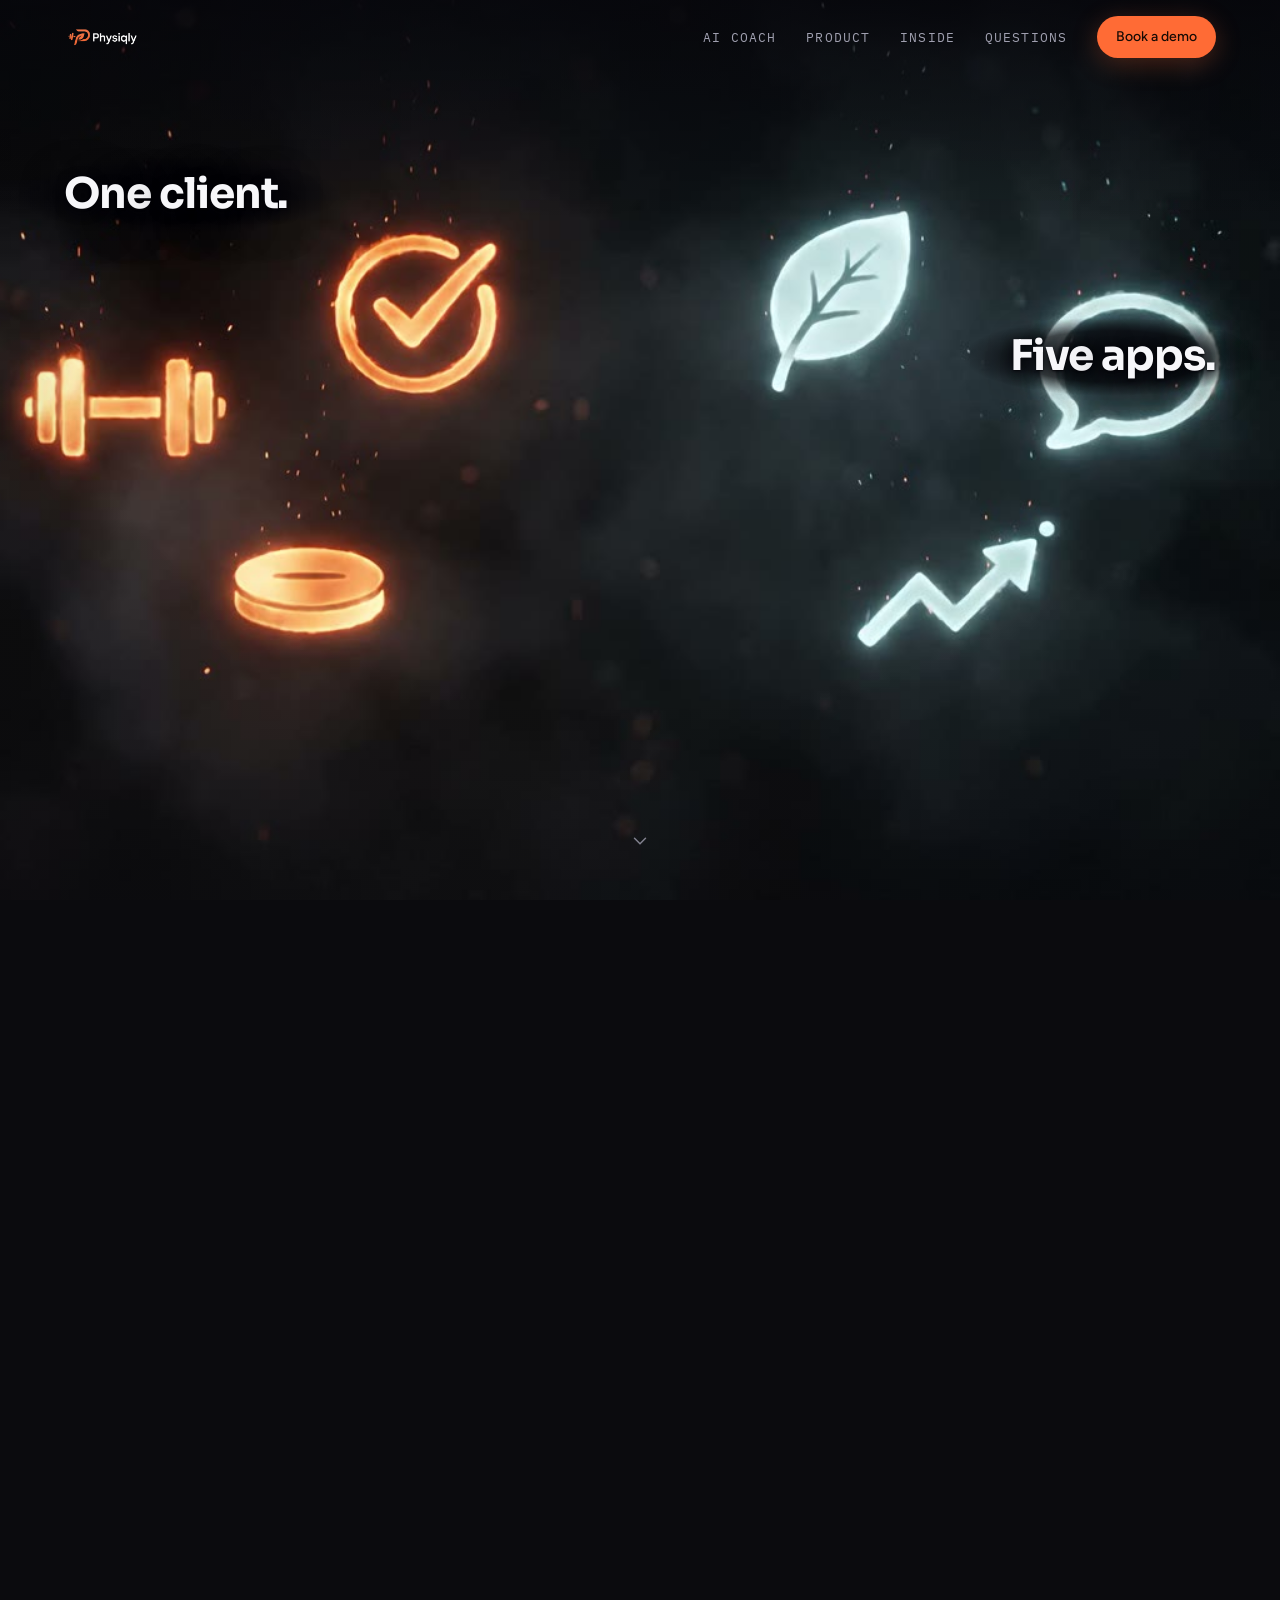
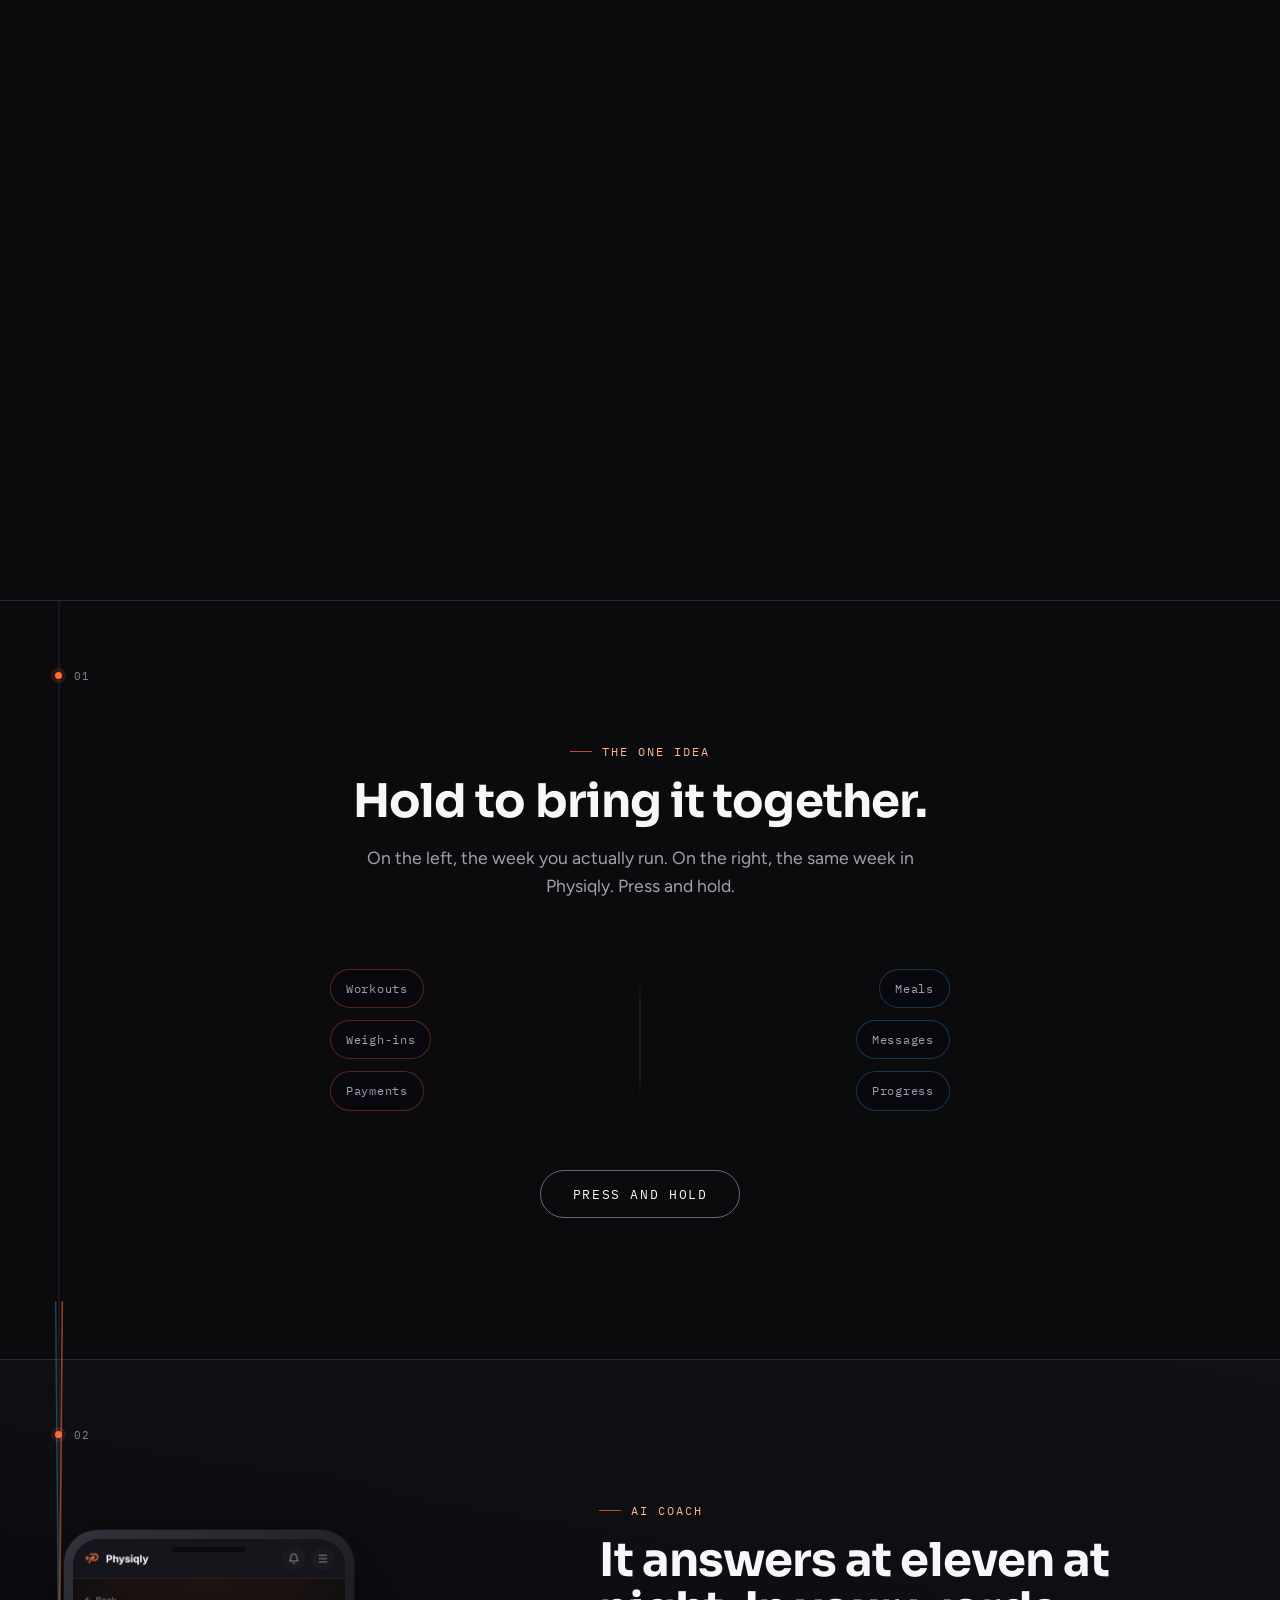
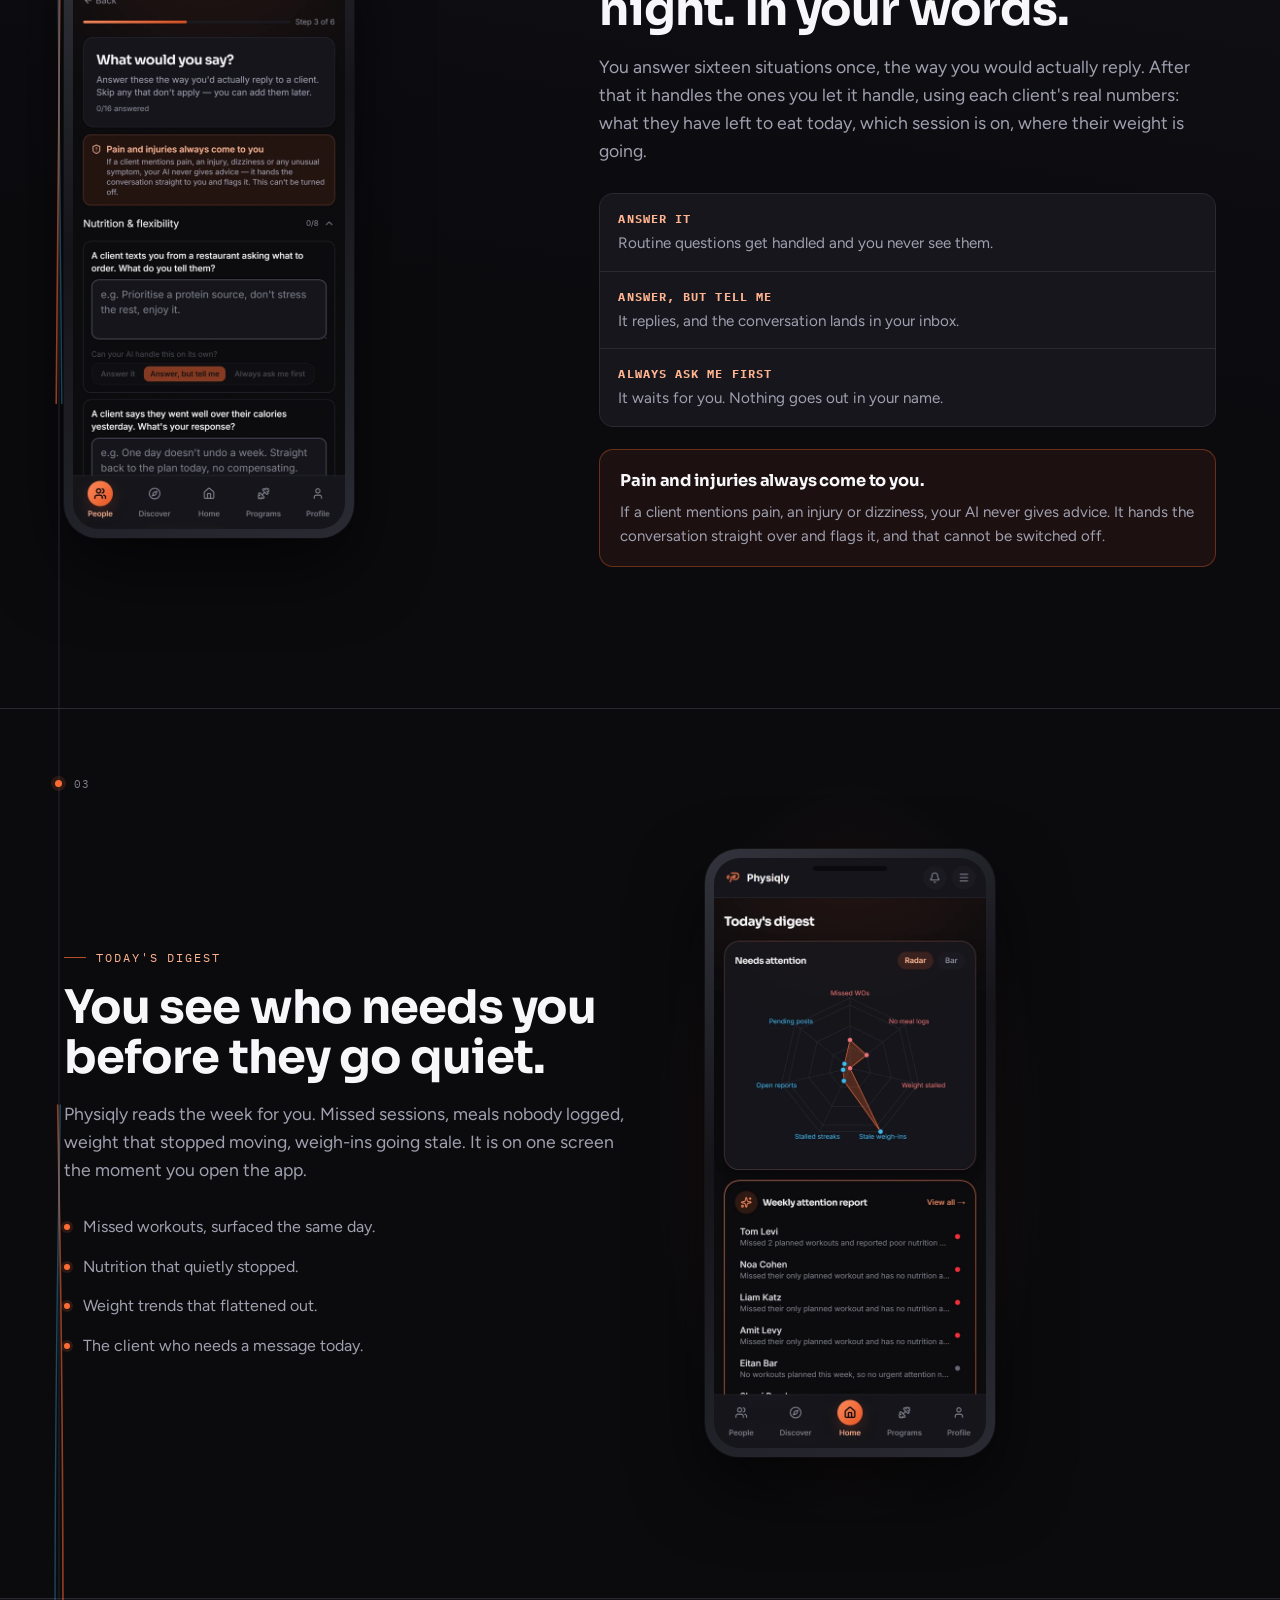
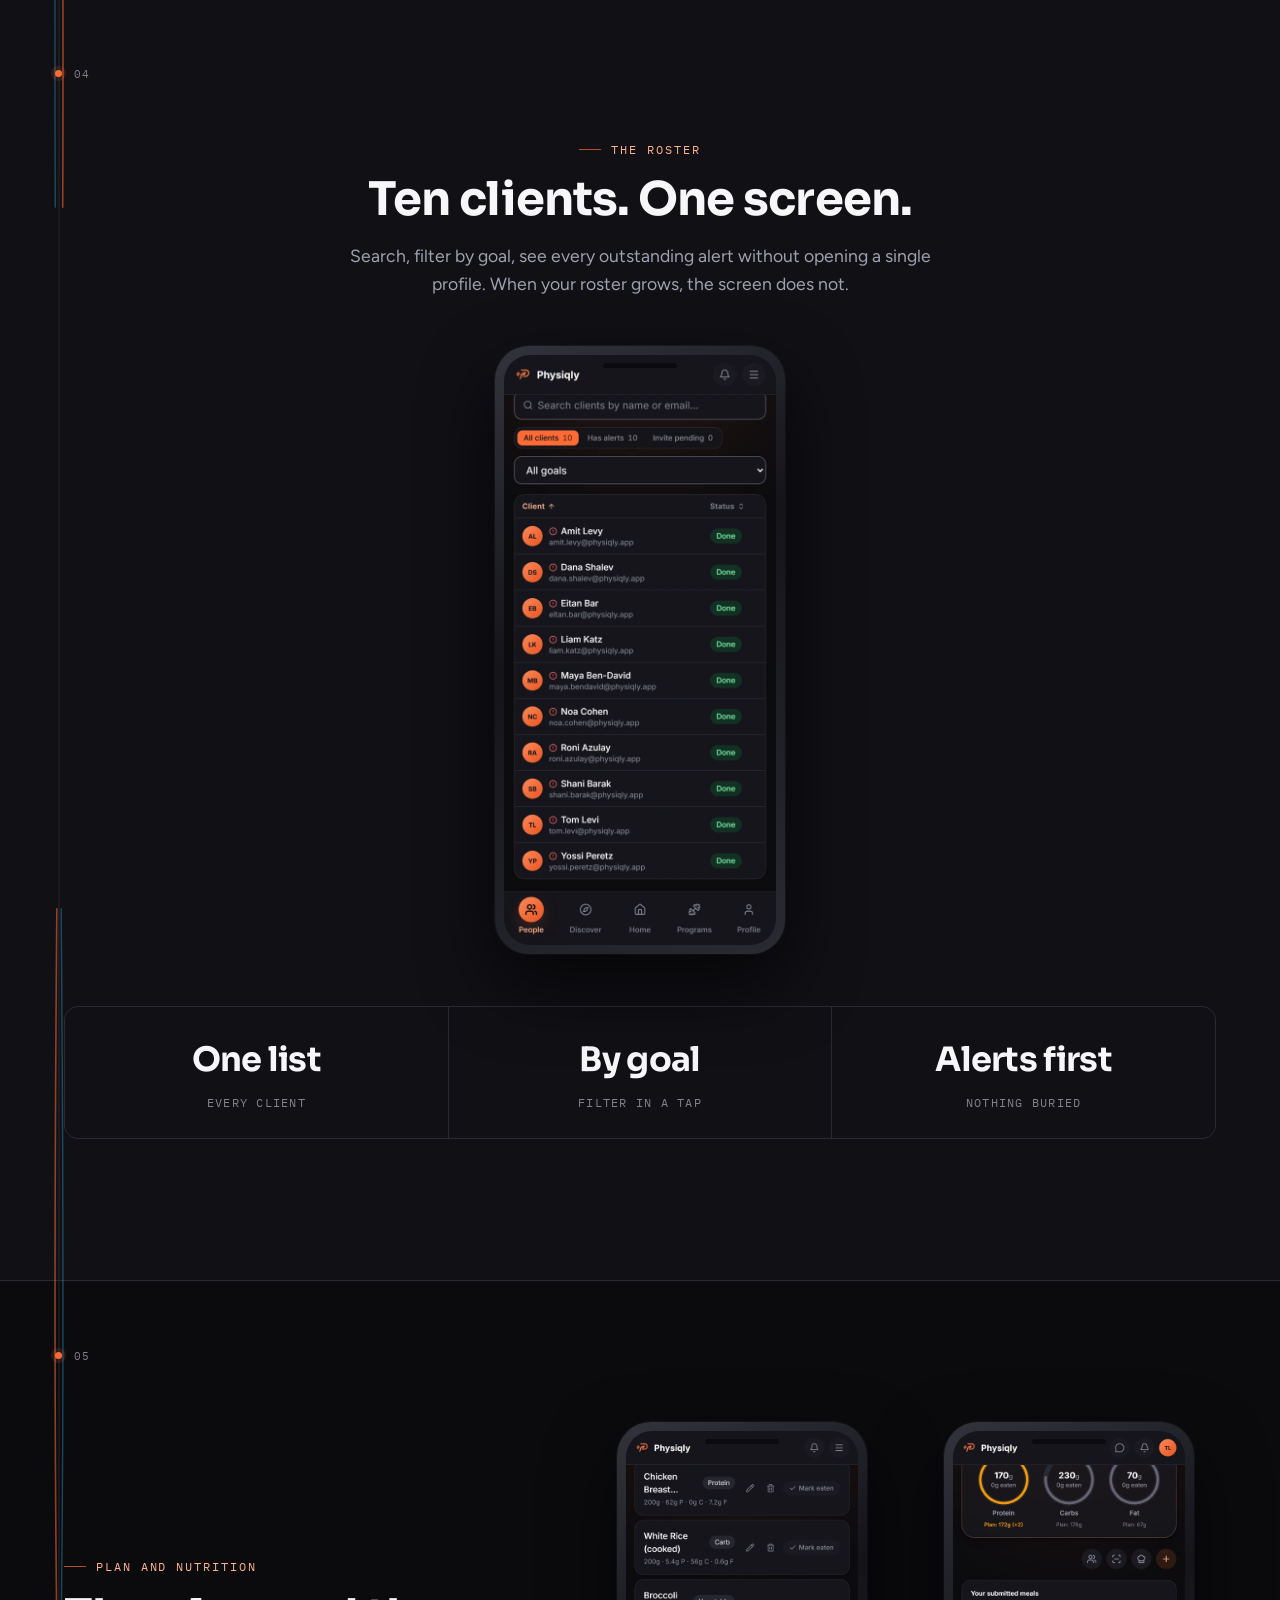
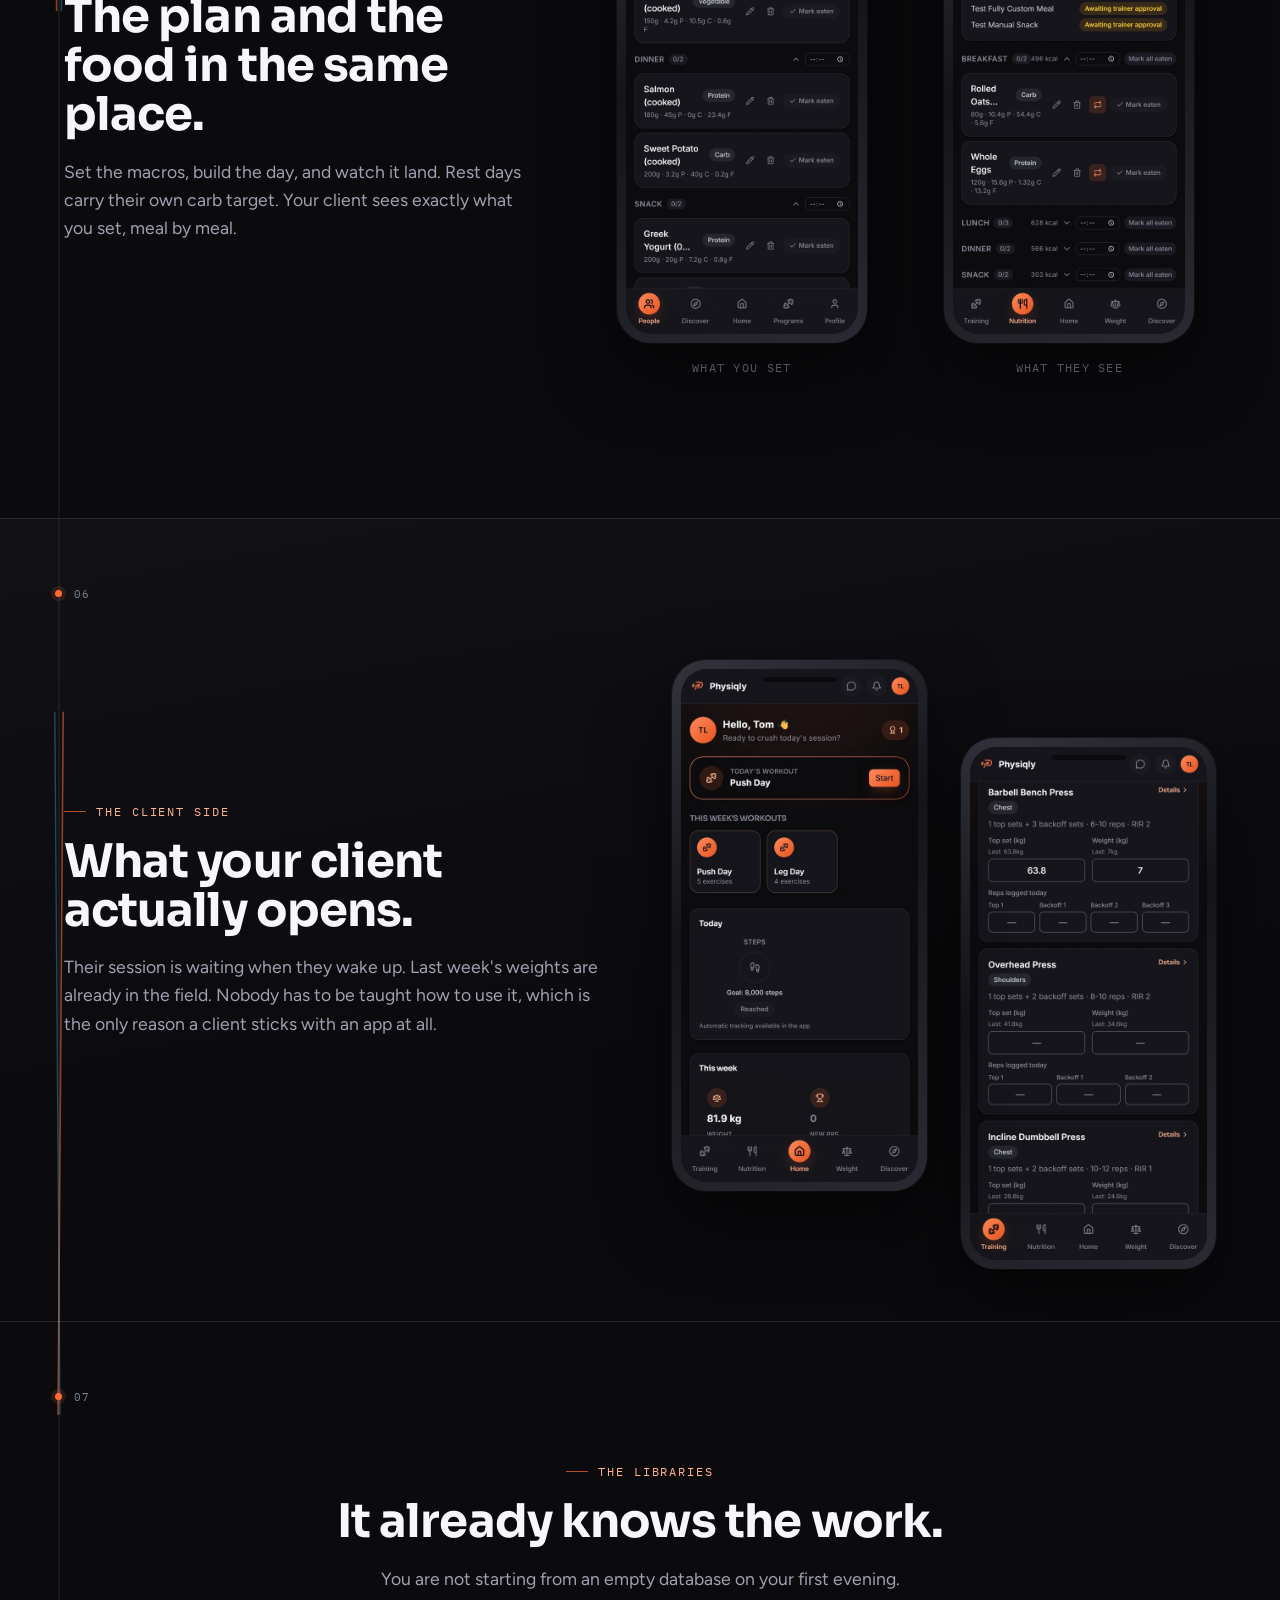
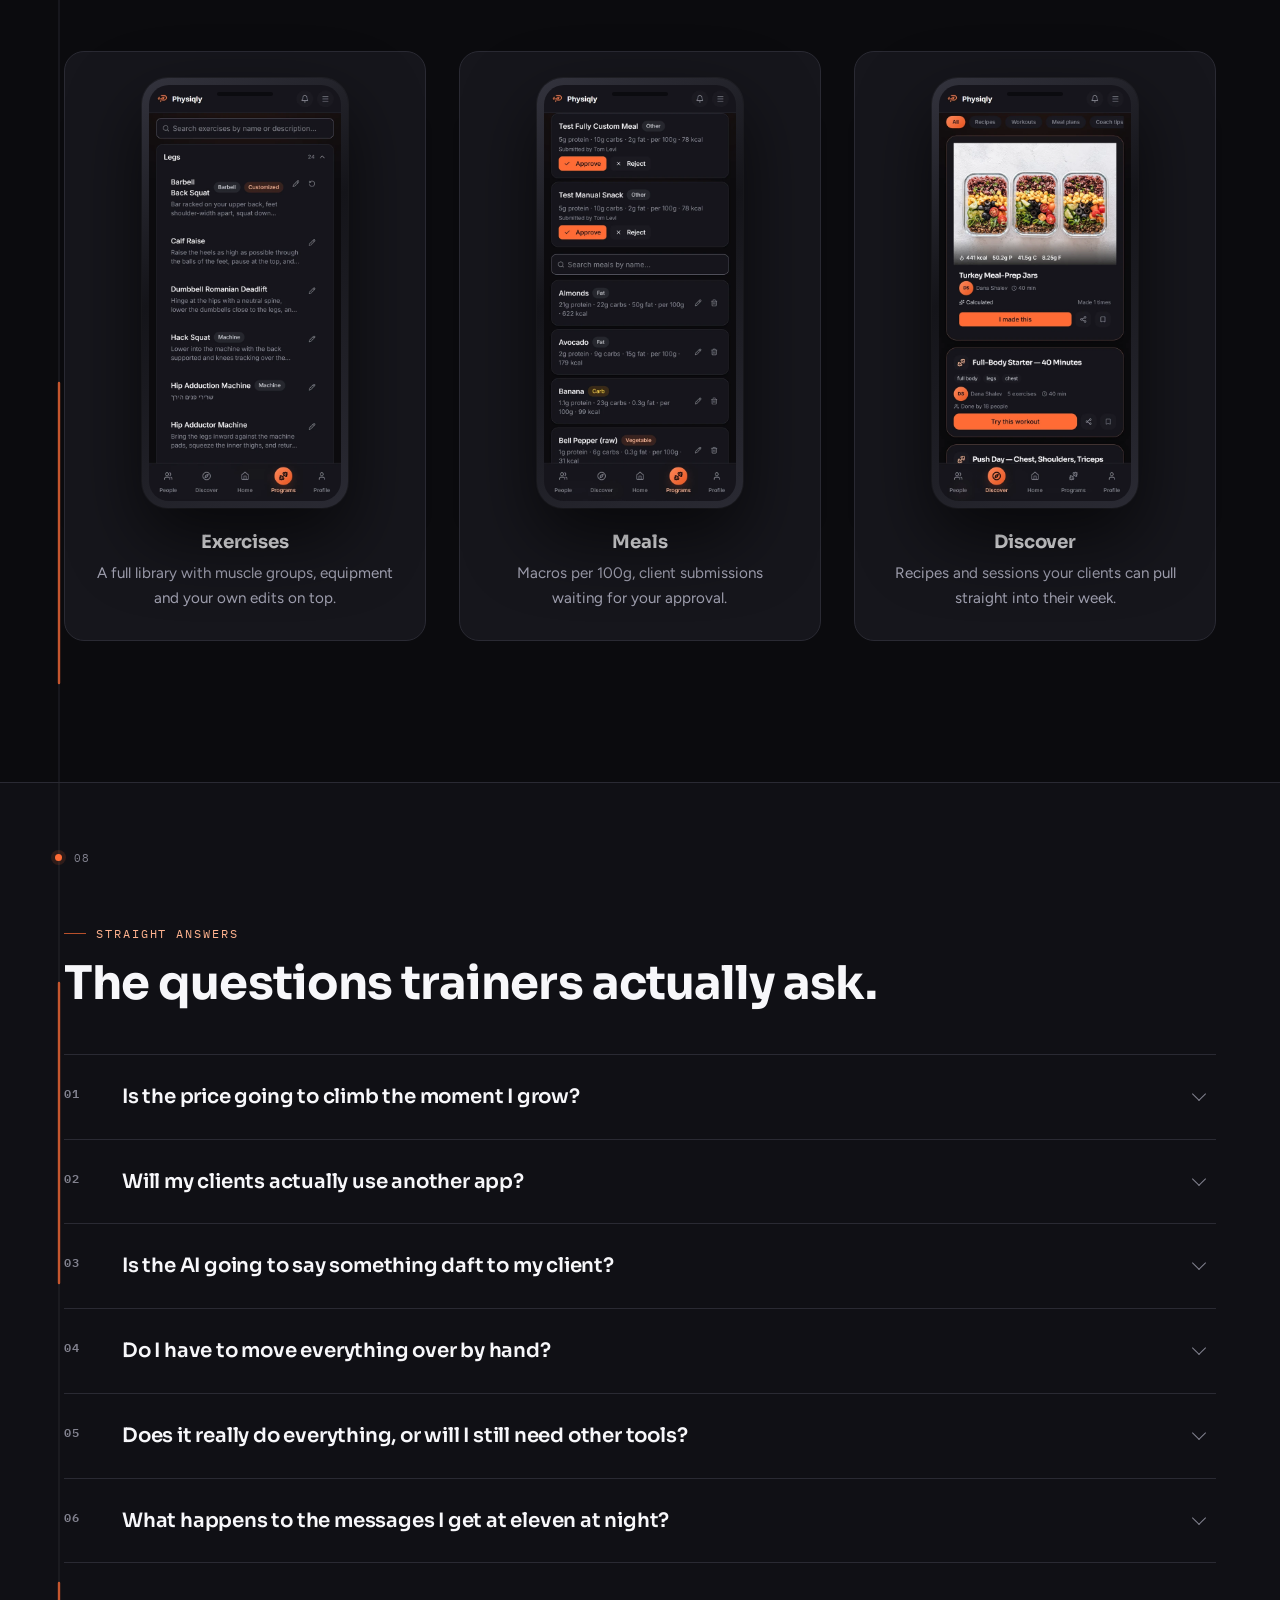
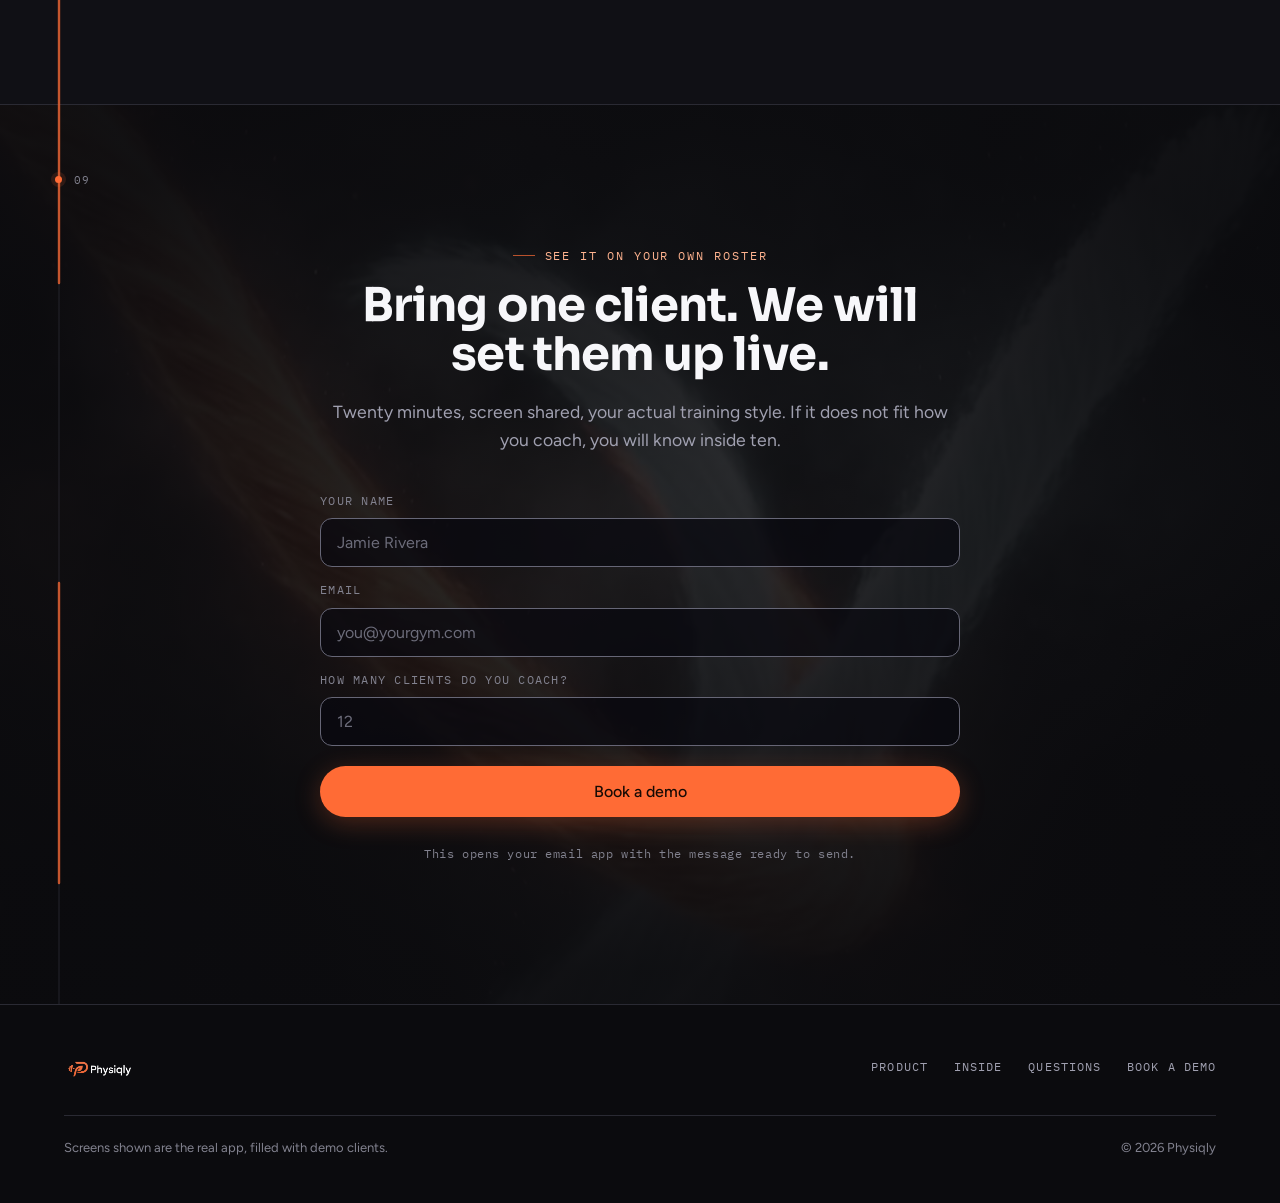
==== commit b327196c: "fixed website 2" ====
--- a/physiqly/index.html
+++ b/physiqly/index.html
@@ -163,6 +163,7 @@
   padding:0 var(--gut);
   opacity:0;pointer-events:none;
   text-shadow:var(--tshadow);
+  z-index:3;            /* words always win over the phone reveal below them */
 }
 /* Per-band scrim. Wide enough to cover the FULL text width, and the peak alpha
    is tuned per band against that band's own worst frame, never the average. */
@@ -176,27 +177,66 @@
     rgba(5,5,10,var(--sb,.66)) 55%,
     rgba(5,5,10,0) 82%);
 }
-/* band 1 opens over the frame's brightest haze, so it carries the deepest scrim */
-#b1::before{--sa:.94;--sb:.78}
+/* band 1 sits beside the glowing icons, so its lanes carry the deepest scrim */
+#b1 .lane::before{--sa:.9;--sb:.7}
 .band .btn{text-shadow:none}
-/* bands 1..3 live in the calm upper third; the action lane below stays clear */
-.band-top{top:16vh;text-align:center}
-.band-top .line{
+/* ---- SIDE LANES ----------------------------------------------------------
+   The footage keeps its action in the centre column: icons flank it at the
+   start, the two currents braid straight down the middle, the phone forms
+   there at the end. So the words live in the dark margins to either side of
+   that column and never sit on top of it. Each lane is placed independently,
+   which is what lets one line arrive on the left and the next answer it on
+   the right, at its own height, instead of a stack down the middle. */
+.band-lanes{top:0;bottom:0;padding:0}
+.band-lanes::before{display:none}   /* lanes carry their own scrims instead */
+/* shrink-to-fit so a two-word line gets a small scrim instead of one sized to
+   an empty column; long lines still wrap at the max-width */
+.lane{position:absolute;width:max-content;max-width:min(24ch,32vw)}
+/* The two-sided scrim: one ellipse per lane, the centre lane left completely
+   alone so the braid keeps its brightness. Never one scrim stretched across. */
+.lane::before{
+  content:"";position:absolute;inset:-52% -26%;pointer-events:none;
+  opacity:calc(.25 + .75*var(--k,1));
+  background:radial-gradient(ellipse 60% 52% at 50% 50%,
+    rgba(5,5,10,var(--sa,.84)) 0%,
+    rgba(5,5,10,var(--sb,.6)) 52%,
+    rgba(5,5,10,0) 80%);
+}
+/* text paints after the scrim: both are z-index auto, so DOM order decides */
+.lane .line{position:relative}
+.lane-l{left:var(--gut);text-align:left}
+.lane-r{right:var(--gut);text-align:right}
+.lane .line{
   font-family:var(--font-display);font-weight:700;
-  font-size:clamp(1.9rem,5.4vw,4rem);line-height:1.08;letter-spacing:-.025em;
-  max-width:19ch;margin:0 auto;
-}
-/* the hook: three short lines, left / right / centre, each entering from its
-   own side so the words echo the footage's two strands closing to one */
-.hook{max-width:30ch;margin:0 auto}
-.hook .line{max-width:none;margin:0}
-.hook .line-l{text-align:left}
-.hook .line-r{text-align:right;margin-top:.12em}
-.hook .line-c{text-align:center;margin-top:.55em}
-.hook .line{font-size:clamp(1.5rem,4.3vw,3.05rem)}
-.hook .line-c{font-size:clamp(1.7rem,4.9vw,3.4rem)}
-/* band 2, off to the side rather than dead centre */
-.band-top .line-side{text-align:right;margin:0 0 0 auto}
+  font-size:clamp(1.5rem,3.3vw,2.7rem);line-height:1.1;letter-spacing:-.025em;
+  margin:0;
+}
+/* Each beat sits at its own height, and the answering line sits lower than the
+   line it answers, so the eye travels instead of resting in one fixed spot. */
+#b1 .lane-l{top:19vh}
+#b1 .lane-r{top:37vh}
+#b2 .lane-r{top:17vh}
+#b2 .lane-l{top:39vh}
+/* The convergence beat: the two sides have become one, so this is the line
+   that earns the centre. It sits above the braid's brightest stretch. */
+.band-mid{top:21vh;text-align:center}
+.band-mid .line{
+  font-family:var(--font-display);font-weight:700;
+  font-size:clamp(1.7rem,4.4vw,3.2rem);line-height:1.08;letter-spacing:-.025em;
+  max-width:18ch;margin:0 auto;
+}
+@media (max-width:720px),
+       (orientation:portrait) and (max-width:1024px),
+       (orientation:portrait) and (pointer:coarse){
+  /* portrait has no room for two columns abreast, so the lanes keep their
+     left/right identity but take more width, staggered down the frame */
+  .lane{max-width:min(20ch,74vw)}
+  #b1 .lane-l{top:17vh}
+  #b1 .lane-r{top:34vh}
+  #b2 .lane-r{top:16vh}
+  #b2 .lane-l{top:35vh}
+  .band-mid{top:19vh}
+}
 /* The settle. The brand mark lives in the footage at frame centre, so the words
    sit below it rather than on top of it. */
 .band-settle{top:auto;bottom:7vh;text-align:center}
@@ -219,17 +259,29 @@
    footage's own glow resolves into a phone shape. This is real DOM text, not
    the model's approximation of small lettering, so it is always crisp. Reuses
    the .phone frame styled for the lower sections. */
+/* Sized by HEIGHT, not width, and deliberately shorter than the footage's own
+   phone: the video puts the phone between 16vh and 68vh, and the settle
+   headline starts around 71vh, so capping the overlay at 50vh from 16vh
+   leaves a clear gap under it no matter how the text wraps. Sizing by width
+   was the bug: a wide viewport made it tall enough to reach the headline. */
 .hero-phone-reveal{
-  position:absolute;left:50%;top:15vh;transform:translateX(-50%);
-  width:min(230px,24vw);pointer-events:none;z-index:2;opacity:0;
+  position:absolute;left:50%;top:16vh;transform:translateX(-50%);
+  /* aspect-ratio drives the width from the height. A chain of width:auto with
+     percentage heights collapses to a few px instead, which is what a
+     height-first layout does without this. 574x1228 is the screenshot plus
+     its 7px bezel on each side. */
+  height:50vh;aspect-ratio:574/1228;
+  pointer-events:none;z-index:2;opacity:0;
   filter:drop-shadow(0 0 44px rgba(255,170,110,.32));
 }
-.hero-phone-reveal .phone{width:100%;max-width:none}
-@media (max-height:620px){.hero-phone-reveal{top:11vh;width:min(180px,20vw)}}
+.hero-phone-reveal .phone{width:100%;height:100%;max-width:none;padding:7px}
+.hero-phone-reveal .phone img{width:100%;height:100%;object-fit:cover;border-radius:26px}
+@media (max-height:620px){.hero-phone-reveal{top:12vh;height:42vh}}
 @media (max-width:720px),
        (orientation:portrait) and (max-width:1024px),
        (orientation:portrait) and (pointer:coarse){
-  .hero-phone-reveal{top:12vh;width:min(230px,48vw)}
+  /* portrait footage lands the phone between 14vh and 64vh */
+  .hero-phone-reveal{top:14vh;height:46vh}
 }
 
 /* word / character split primitives */
@@ -703,19 +755,25 @@
     <div class="scrim" aria-hidden="true"></div>
     <div class="scrim-top" aria-hidden="true"></div>
 
-    <div class="band band-top" data-band="0,0.22" id="b1">
-      <div class="hook">
-        <p class="line line-l" data-split="word" data-entrance="slide-l">Workouts here.</p>
-        <p class="line line-r" data-split="word" data-entrance="slide-r">Meals there.</p>
-        <p class="line line-c" data-split="char" data-entrance="converge">Progress in a spreadsheet.</p>
+    <div class="band band-lanes" data-band="0,0.22" data-ramp="0.05" id="b1">
+      <div class="lane lane-l">
+        <p class="line" data-split="word" data-entrance="slide-l" data-delay="0">One client.</p>
+      </div>
+      <div class="lane lane-r">
+        <p class="line" data-split="word" data-entrance="slide-r" data-delay="0.4">Five apps.</p>
       </div>
     </div>
 
-    <div class="band band-top" data-band="0.26,0.48" id="b2">
-      <p class="line line-side" data-split="word" data-entrance="slide-r">Five tools to coach one person.</p>
+    <div class="band band-lanes" data-band="0.26,0.48" data-ramp="0.05" id="b2">
+      <div class="lane lane-r">
+        <p class="line" data-split="word" data-entrance="slide-r" data-delay="0">None of them talk.</p>
+      </div>
+      <div class="lane lane-l">
+        <p class="line" data-split="word" data-entrance="slide-l" data-delay="0.4">So you become the glue.</p>
+      </div>
     </div>
 
-    <div class="band band-top" data-band="0.52,0.74" id="b3">
+    <div class="band band-mid" data-band="0.52,0.74" id="b3">
       <p class="line" data-split="char" data-entrance="converge">Physiqly runs all of it in one place.</p>
     </div>
 
@@ -727,9 +785,13 @@
       </div>
     </div>
 
+    <!-- loading="lazy" never fired here: the wrapper sits at opacity 0 until the
+         settle, and the image stayed unfetched, so the phone arrived empty.
+         It is 46KB, so it loads normally at low priority instead, behind the
+         poster and the video blob. -->
     <div class="hero-phone-reveal" id="hero-phone-reveal" aria-hidden="true">
       <div class="phone">
-        <img src="assets/shots/digest.webp" alt="" loading="lazy" decoding="async">
+        <img src="assets/shots/digest.webp" alt="" width="560" height="1214" fetchpriority="low" decoding="async">
       </div>
     </div>
 
@@ -1085,11 +1147,21 @@
     var w = document.createElement('span'); w.className = 'w';
     if (mode === 'word'){
       w.textContent = word;
+      /* data-delay holds a line back so the beat arrives in parts: the first
+         line lands, then the answering line on the other side follows. */
+      var base = Number(el.dataset.delay) || 0;
       if (entrance === 'punch'){
-        w.style.setProperty('--th', (wi/words.length*0.42).toFixed(3));
+        w.style.setProperty('--th', (base + wi/words.length*0.42).toFixed(3));
         if (el.dataset.em !== undefined && Number(el.dataset.em) === wi) w.classList.add('em');
       } else {
-        w.style.setProperty('--th', (wi/words.length*0.5).toFixed(3));
+        /* Each line owns a tight window starting at its delay, so a beat reads
+           as one line landing and then the next answering it, rather than the
+           two interleaving word by word. The ceiling keeps the last word's
+           threshold low enough to still reach full opacity by the end of the
+           band (the entrance multipliers need roughly 0.35 of headroom). */
+        var span = Math.min(0.42, Math.max(0.1, 0.6 - base));
+        var frac = words.length > 1 ? wi/(words.length - 1) : 0;
+        w.style.setProperty('--th', (base + frac*span).toFixed(3));
       }
     } else {
       for (var i=0;i<word.length;i++){
@@ -1262,16 +1334,23 @@
   stage.classList.add('video-failed');
 }
 
+/* A swap supersedes any load still in flight, so every await checks that it is
+   still the current one before touching the shared video element. */
+var loadGen = 0;
+
 async function loadHeroBlob(){
+  var gen = ++loadGen;
   var ctrl = new AbortController();
   var watchdog = setTimeout(function(){ ctrl.abort(); }, 20000);
   var res = await fetch(VIDEO_URL, { signal: ctrl.signal });
+  if (gen !== loadGen){ clearTimeout(watchdog); ctrl.abort(); return; }
   if (!res.ok) throw new Error('video http ' + res.status);
   var total = Number(res.headers.get('Content-Length')) || VIDEO_BYTES;
   var reader = res.body.getReader();
   var chunks = [], got = 0, lastRing = 0;
   for(;;){
     var r = await reader.read();
+    if (gen !== loadGen){ clearTimeout(watchdog); ctrl.abort(); return; }
     if (r.done) break;
     clearTimeout(watchdog);
     watchdog = setTimeout(function(){ ctrl.abort(); }, 20000);
@@ -1295,18 +1374,15 @@
   }, { once:true });
 }
 
-function initHeroOnce(){
-  if (heroInit) return;
-  heroInit = true;
+function startHeroLoad(){
   poster.style.backgroundImage = "url('"+POSTER_URL+"')";
-  loadStart = performance.now();
-
   var started = false;
   function startBlobFetch(){
     if (started) return;
     started = true;
     loadHeroBlob().catch(failVideo);
   }
+  /* the poster wins the bandwidth race by design: paint it, then stream */
   var img = new Image();
   img.onload = startBlobFetch;
   img.onerror = startBlobFetch;
@@ -1314,22 +1390,46 @@
   setTimeout(startBlobFetch, 4000);
 }
 
+function initHeroOnce(){
+  if (heroInit) return;
+  heroInit = true;
+  loadStart = performance.now();
+  startHeroLoad();
+}
+
+/* Crossing the portrait/landscape boundary mid-session swaps the cut. Keeping
+   the first one would cover-crop a portrait video into a wide stage (or the
+   reverse), which throws the composition away entirely. */
+function swapHeroSource(){
+  loadGen++;                                   /* orphan any load in flight */
+  stage.classList.remove('video-ready','video-failed');
+  if (video.src && video.src.indexOf('blob:') === 0) URL.revokeObjectURL(video.src);
+  video.removeAttribute('src');
+  video.load();
+  lastSeek = -1; seekBusy = false; pendingTime = null;
+  if (seekWatchdog){ clearTimeout(seekWatchdog); seekWatchdog = null; }
+  if (ring) ring.style.setProperty('--ld', 126);
+  startHeroLoad();
+}
+
 /* ============================================================
    THE GATES - live, both directions
    Three states: static (reduced motion / sideways phone), mobile scrub
-   (portrait), desktop scrub (everyone else). The video is chosen once, the
-   first time the scrub arms, and is not swapped on a later resize or
-   rotation: re-fetching a different blob mid-session is heavier than living
-   with the first cut scaled to fit.
-   ============================================================ */
-var scrubOn = false;
+   (portrait), desktop scrub (everyone else). Each scrub state has its own cut
+   of the footage, composed for that shape, and crossing between them swaps
+   the source rather than cover-cropping the wrong one.
+   ============================================================ */
+var scrubOn = false, heroMode = null;
 var MOBILE_MQLS = MOBILE_GATES.map(function(q){ return matchMedia(q); });
 var STATIC_MQLS = STATIC_GATES.map(function(q){ return matchMedia(q); });
 
 function enableScrub(mode){
-  if (!heroInit){
+  if (heroMode !== mode){
     if (mode === 'mobile'){ VIDEO_URL = MOBILE_VIDEO; VIDEO_BYTES = MOBILE_BYTES; POSTER_URL = MOBILE_POSTER; }
     else { VIDEO_URL = DESKTOP_VIDEO; VIDEO_BYTES = DESKTOP_BYTES; POSTER_URL = DESKTOP_POSTER; }
+    var swap = heroMode !== null && heroInit;
+    heroMode = mode;
+    if (swap) swapHeroSource();
   }
   if (scrubOn) return;
   scrubOn = true;
@@ -1356,6 +1456,19 @@
   if (m.addEventListener) m.addEventListener('change', applyHeroMode);
   else m.addListener(applyHeroMode);
 });
+/* Second path to the same function, on purpose. The media queries are the
+   correct signal, but if their change event is ever missed the hero is left
+   cover-cropping the wrong cut, which is the most visible failure on the page.
+   applyHeroMode is idempotent (enableScrub returns early when the mode has not
+   changed), so the debounce only has to stop a drag-resize across the boundary
+   from re-fetching on every intermediate pixel. */
+var modeSettle = null;
+function scheduleHeroMode(){
+  if (modeSettle) clearTimeout(modeSettle);
+  modeSettle = setTimeout(function(){ modeSettle = null; applyHeroMode(); }, 250);
+}
+window.addEventListener('resize', scheduleHeroMode, { passive:true });
+window.addEventListener('orientationchange', scheduleHeroMode, { passive:true });
 
 /* ============================================================
    ENTRANCES + THE SPINE + MARKERS
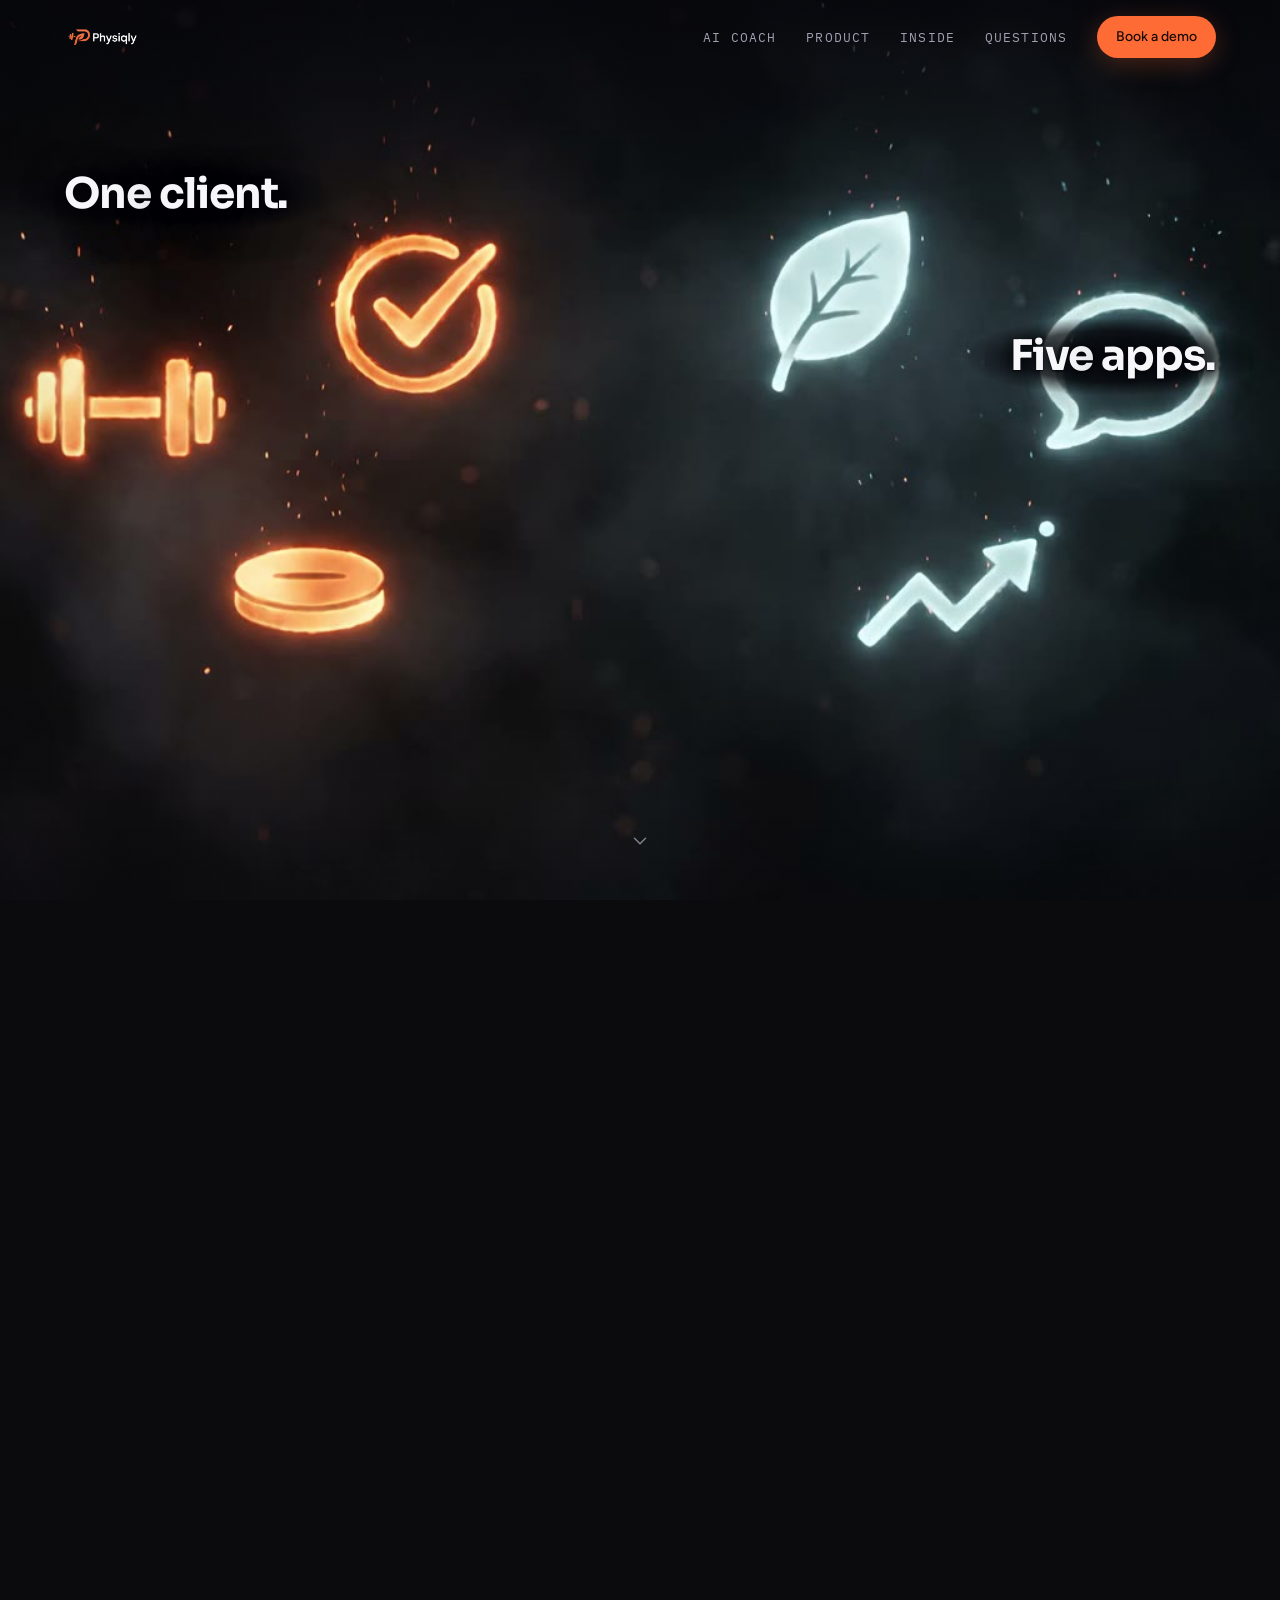
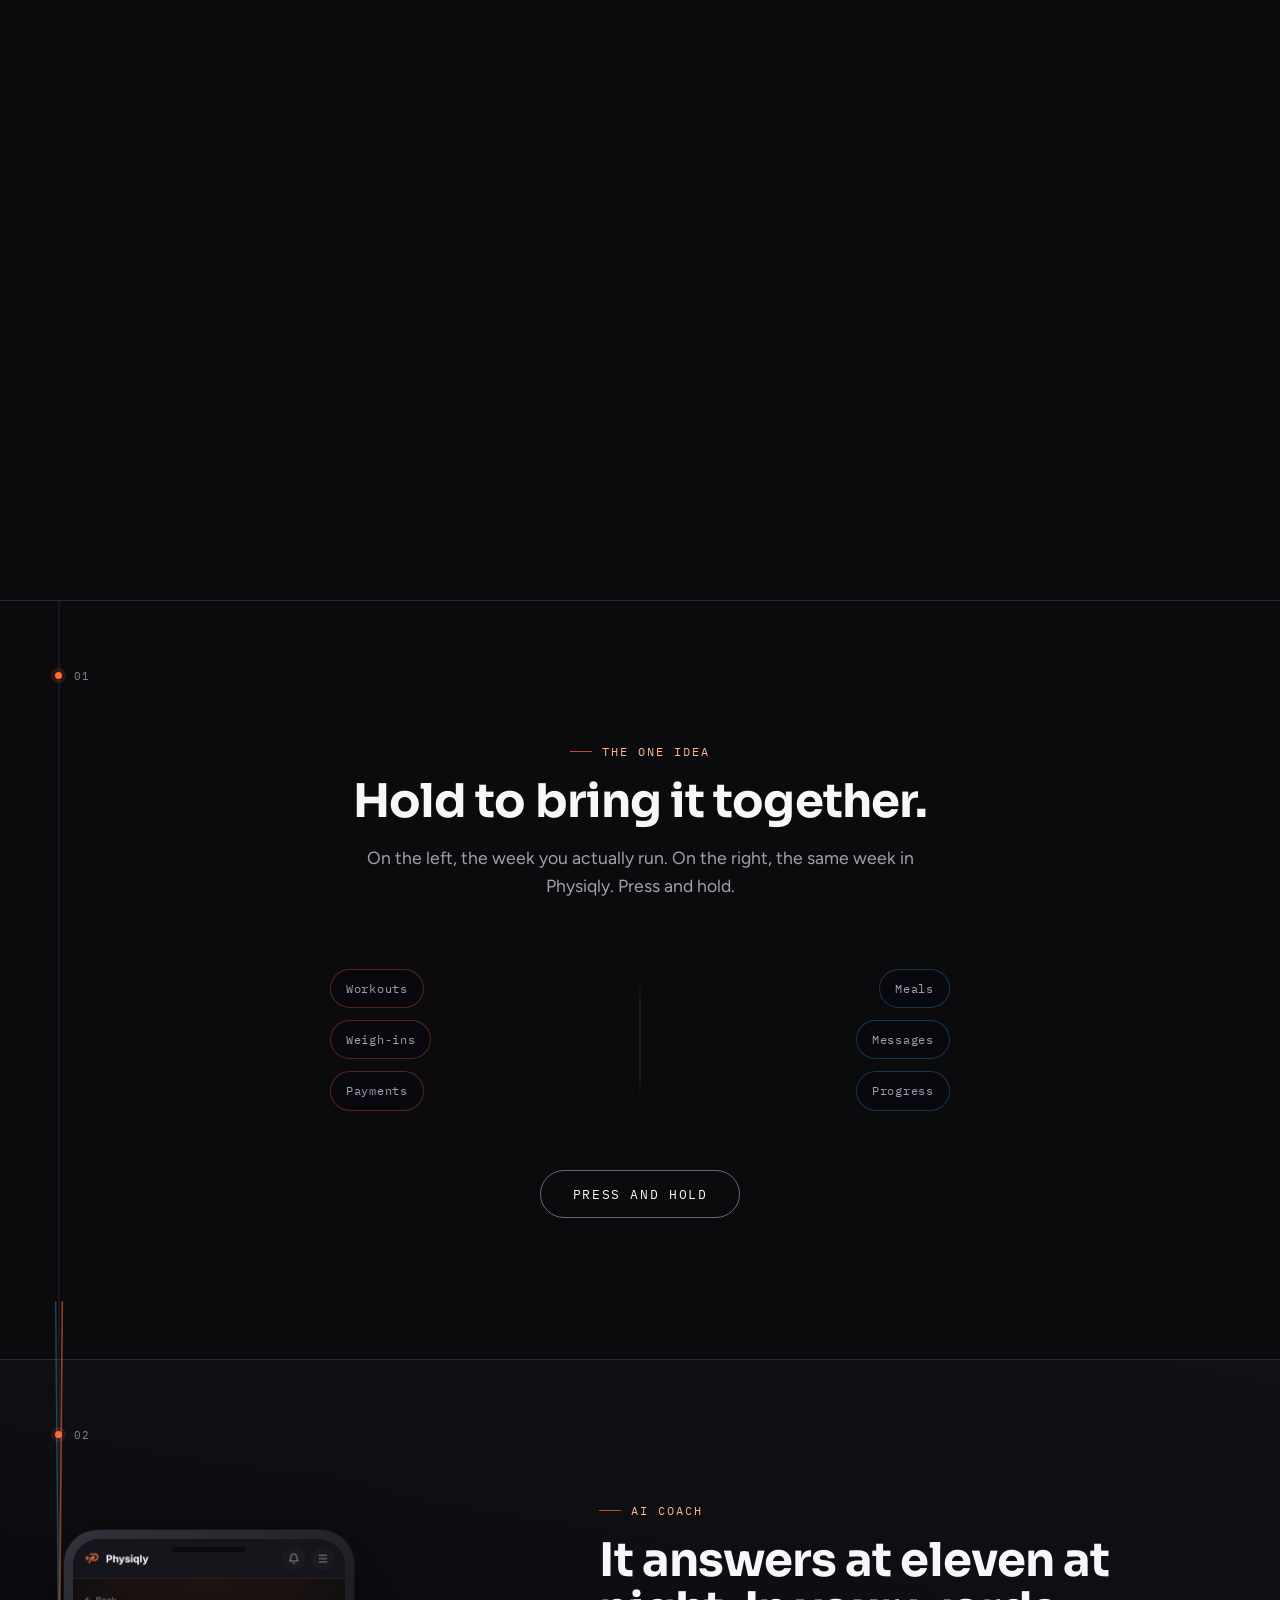
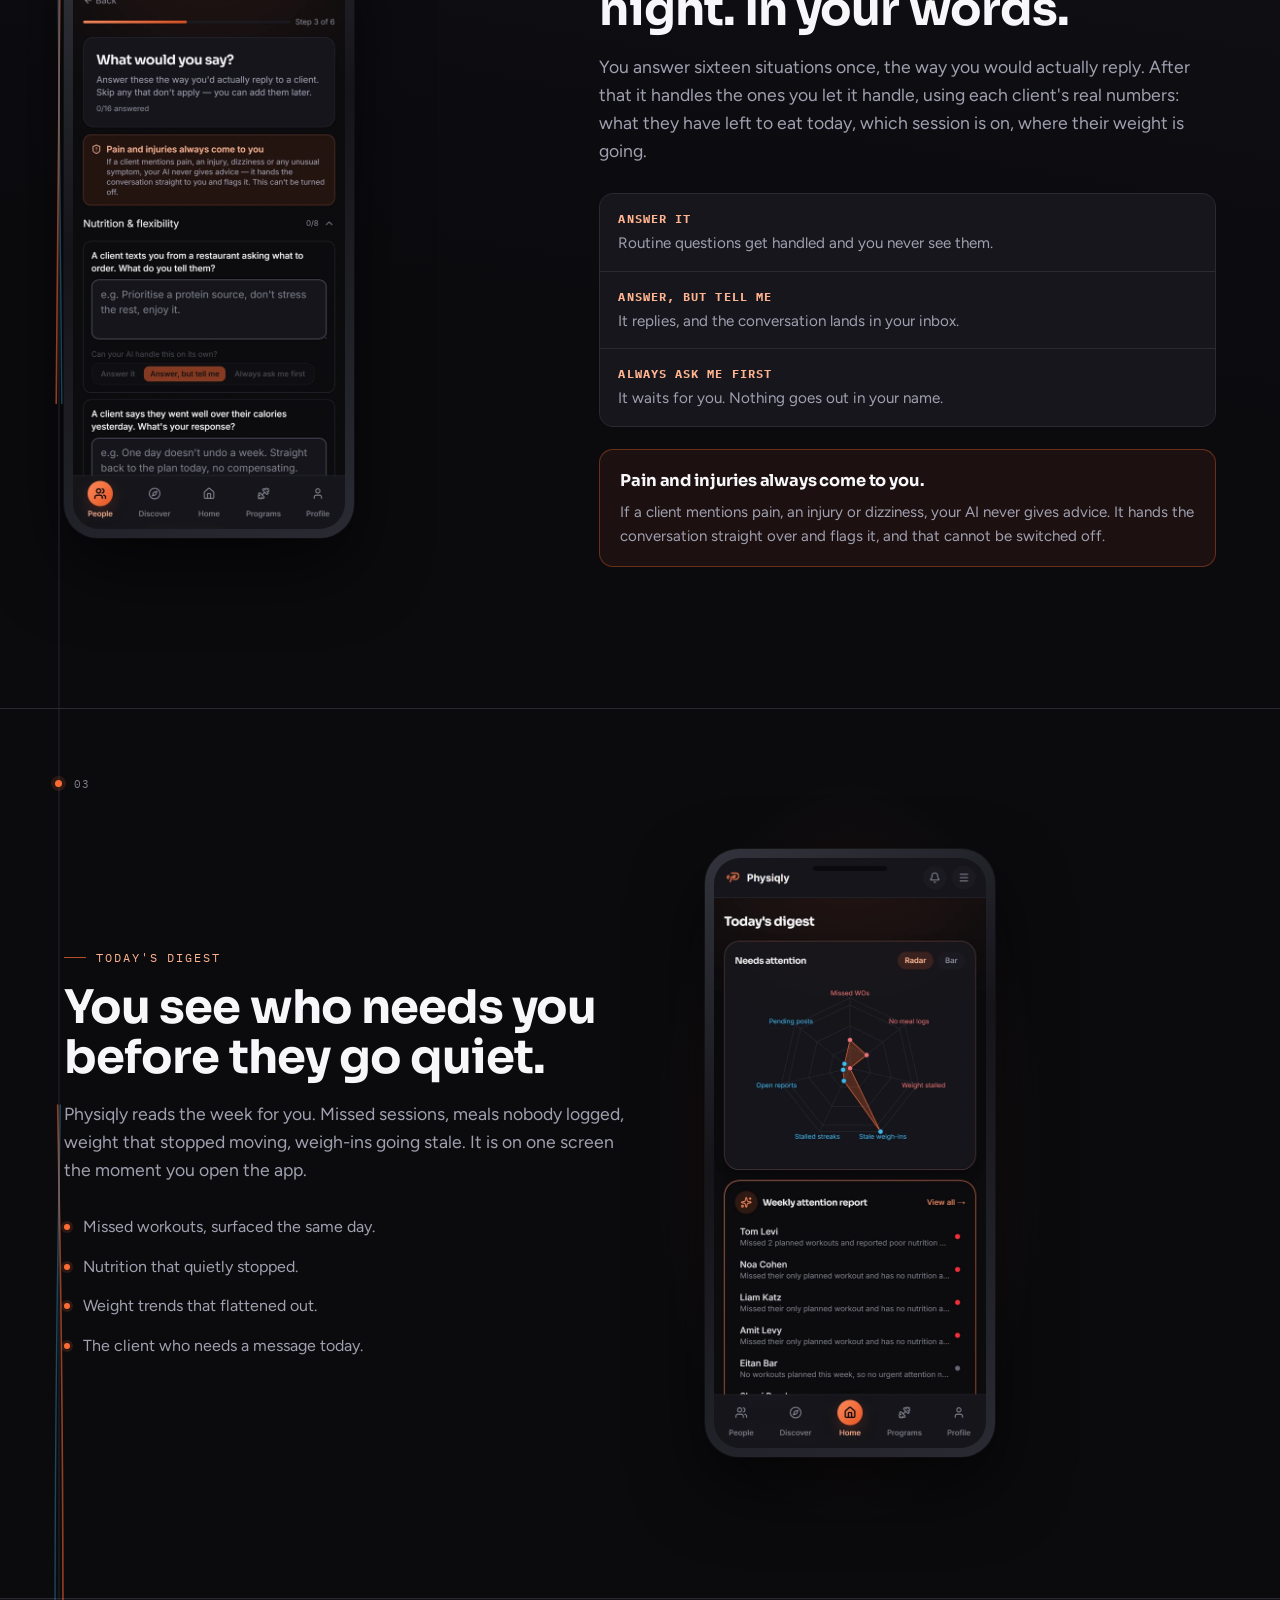
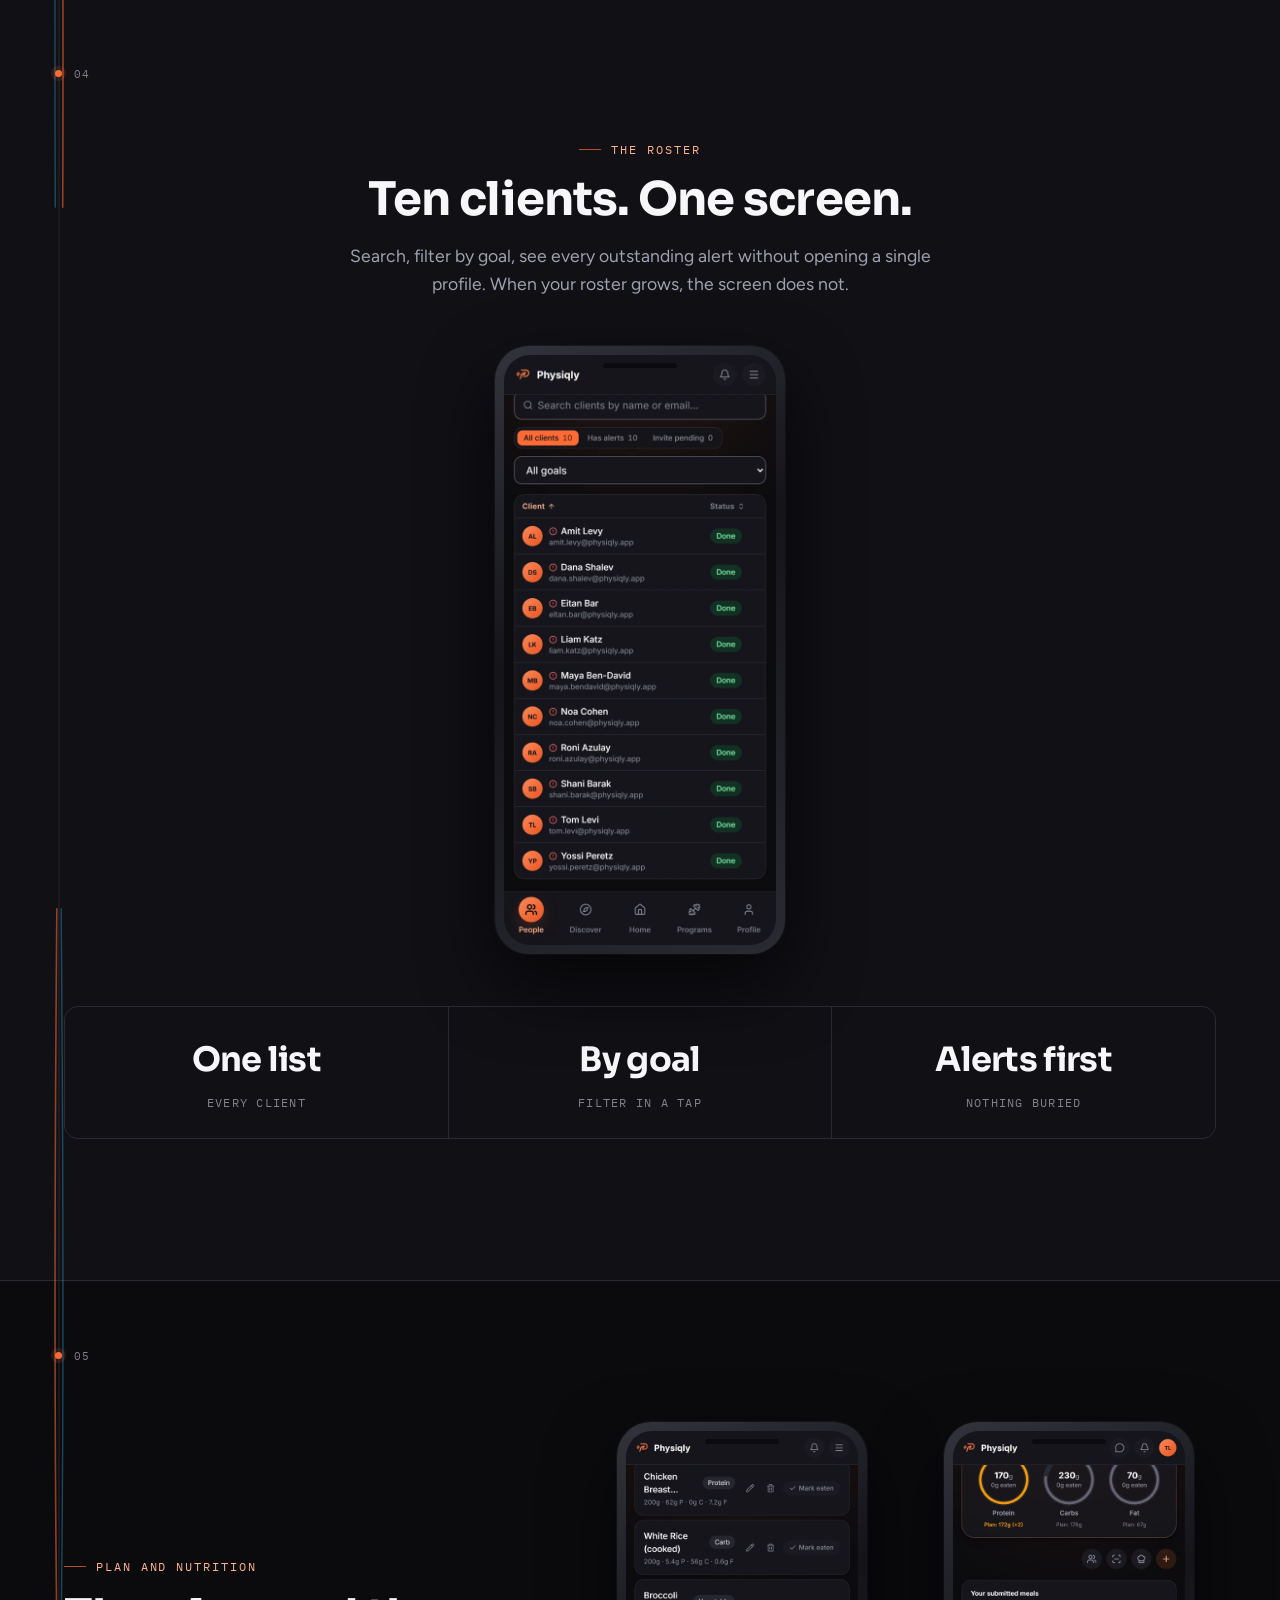
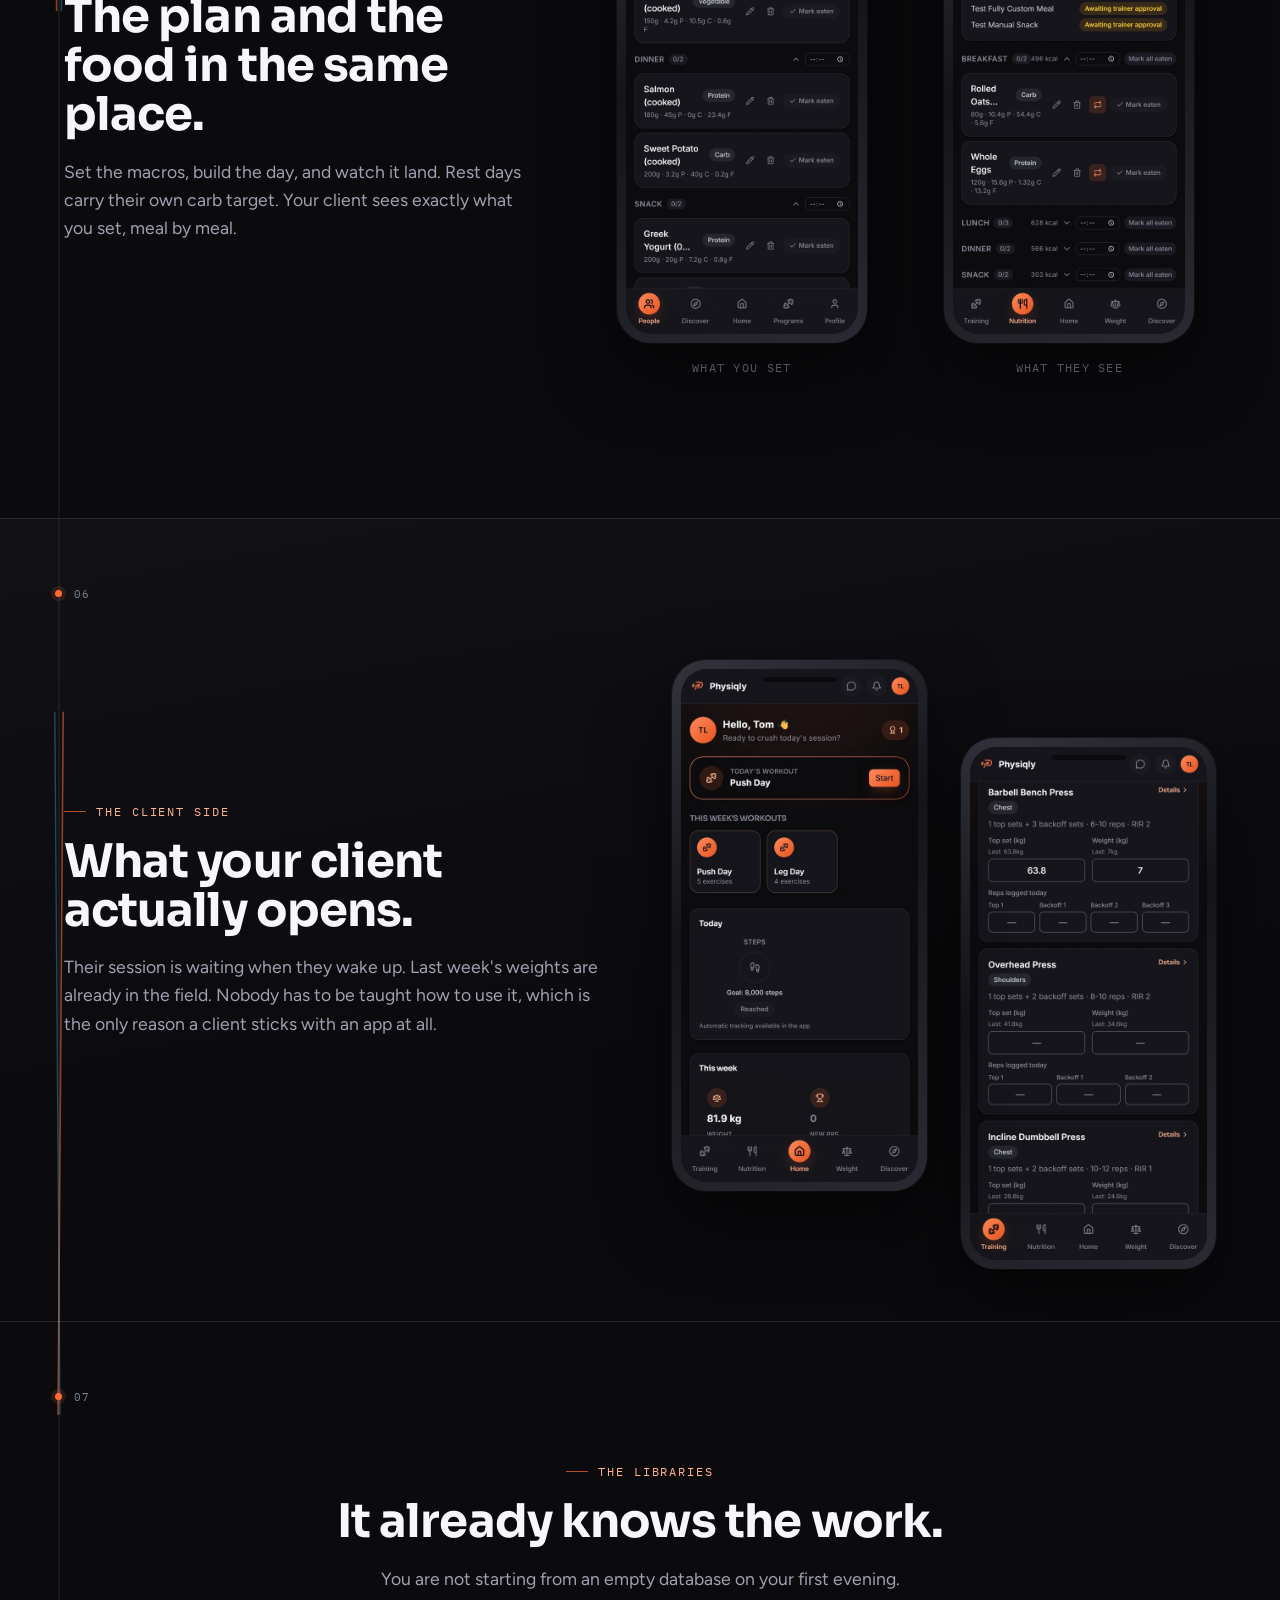
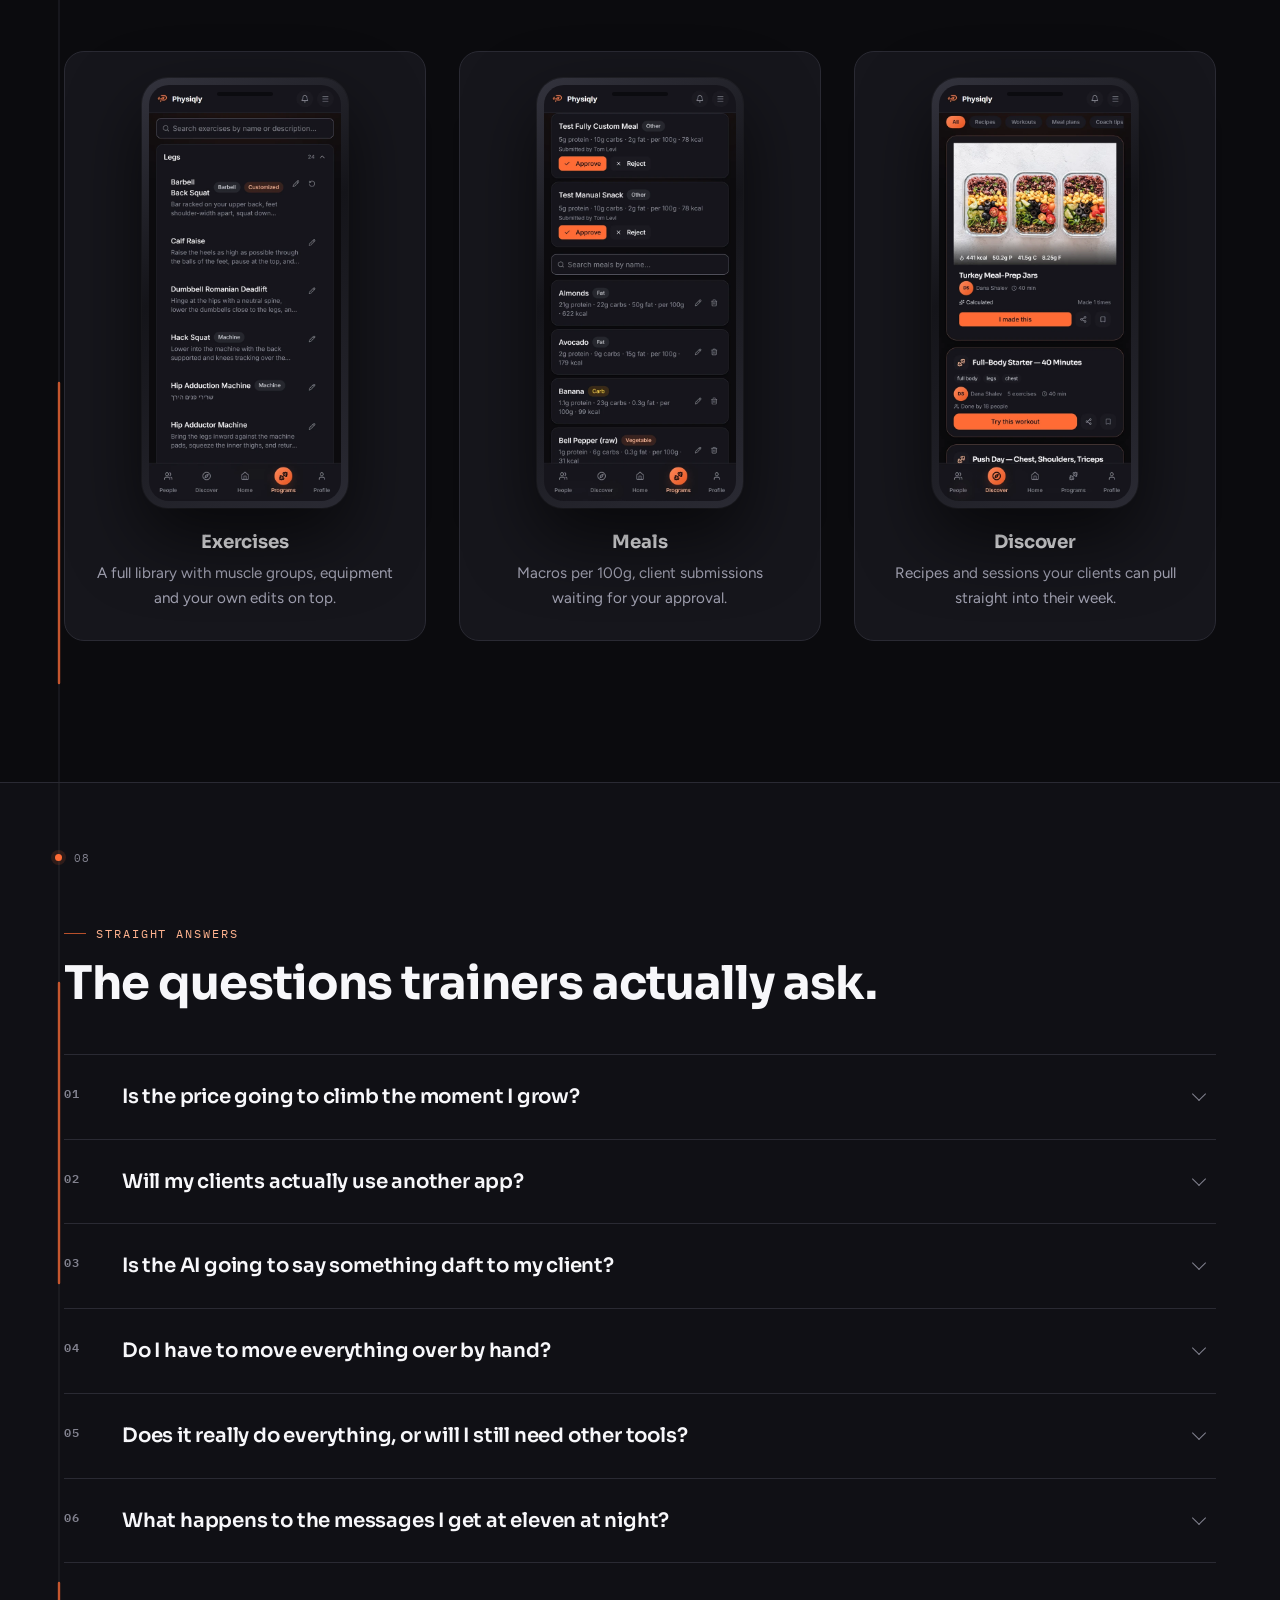
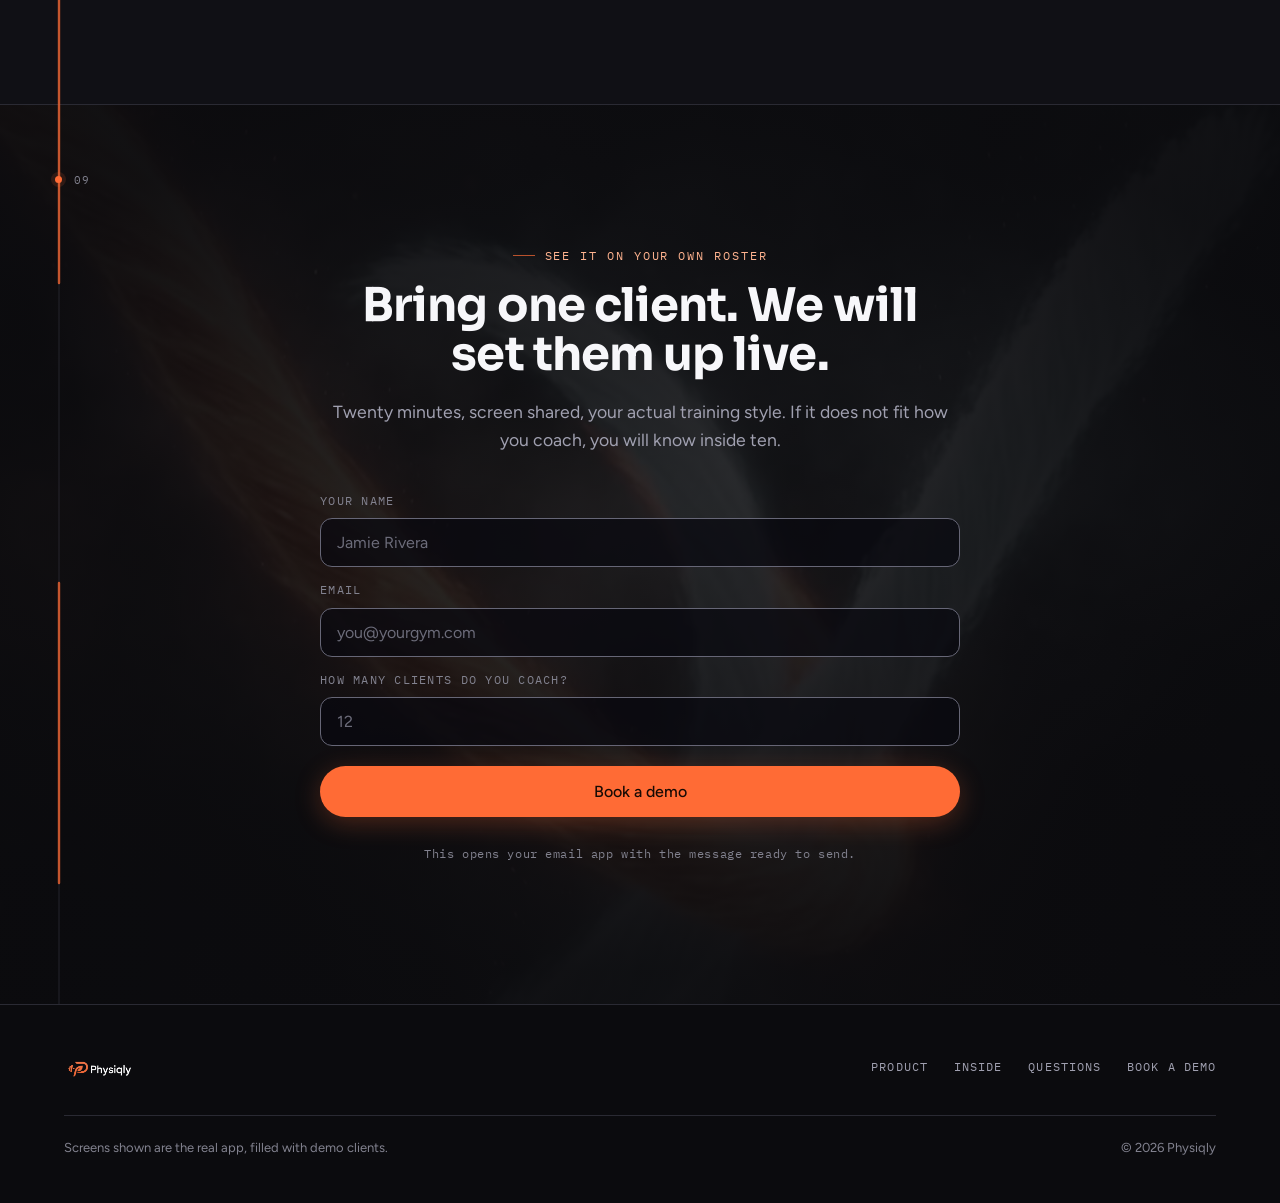
==== commit 43533103: "fixed phone" ====
--- a/physiqly/index.html
+++ b/physiqly/index.html
@@ -264,24 +264,29 @@
    headline starts around 71vh, so capping the overlay at 50vh from 16vh
    leaves a clear gap under it no matter how the text wraps. Sizing by width
    was the bug: a wide viewport made it tall enough to reach the headline. */
+/* left/top/width/height are written by layoutPhoneReveal(), which maps the
+   footage's own glowing phone through the video's cover transform, so the
+   screen lands exactly inside the glow at any window shape. Sizing it in CSS
+   cannot work: the video is cover-cropped, so how much of the frame is on
+   screen changes with the viewport's aspect ratio. The values here are only
+   the fallback for when the video never loads. */
 .hero-phone-reveal{
-  position:absolute;left:50%;top:16vh;transform:translateX(-50%);
-  /* aspect-ratio drives the width from the height. A chain of width:auto with
-     percentage heights collapses to a few px instead, which is what a
-     height-first layout does without this. 574x1228 is the screenshot plus
-     its 7px bezel on each side. */
-  height:50vh;aspect-ratio:574/1228;
+  position:absolute;left:41%;top:16vh;width:18%;height:52vh;
   pointer-events:none;z-index:2;opacity:0;
-  filter:drop-shadow(0 0 44px rgba(255,170,110,.32));
-}
-.hero-phone-reveal .phone{width:100%;height:100%;max-width:none;padding:7px}
-.hero-phone-reveal .phone img{width:100%;height:100%;object-fit:cover;border-radius:26px}
-@media (max-height:620px){.hero-phone-reveal{top:12vh;height:42vh}}
-@media (max-width:720px),
-       (orientation:portrait) and (max-width:1024px),
-       (orientation:portrait) and (pointer:coarse){
-  /* portrait footage lands the phone between 14vh and 64vh */
-  .hero-phone-reveal{top:14vh;height:46vh}
+}
+/* The footage already draws the phone body, its rim and its glow, so the
+   overlay contributes the screen alone. Its own bezel, shadow and notch would
+   double what the video is drawing. */
+.hero-phone-reveal .phone{
+  width:100%;height:100%;max-width:none;padding:0;
+  background:none;box-shadow:none;border-radius:0;
+  display:flex;align-items:center;justify-content:center;
+}
+.hero-phone-reveal .phone::after{display:none}
+.hero-phone-reveal .phone img{
+  width:94%;height:95%;                 /* the video's bright rim stays visible around it */
+  object-fit:cover;object-position:top; /* the box is wider than the shot, so keep the header */
+  border-radius:clamp(8px,1.8vh,20px);
 }
 
 /* word / character split primitives */
@@ -1113,6 +1118,13 @@
   '(prefers-reduced-motion: reduce)'
 ];
 
+/* Where the glowing phone sits in the LAST frame of each cut, as a fraction of
+   that frame. Measured off the shipped files by finding the largest solid
+   bright mass (scattered embers are rejected by requiring a long contiguous
+   run), not estimated by eye. Re-measure these if either cut is re-encoded. */
+var DESKTOP_PHONE_RECT = { x0:0.4008, x1:0.5797, y0:0.1639, y1:0.6819 };
+var MOBILE_PHONE_RECT  = { x0:0.2319, x1:0.7375, y0:0.1352, y1:0.6305 };
+
 var hero    = document.getElementById('hero');
 var stage   = document.getElementById('stage');
 var video   = document.getElementById('hero-video');
@@ -1122,6 +1134,24 @@
 
 var clamp = function(v,lo,hi){ return Math.min(hi, Math.max(lo, v)); };
 var smoothstep = function(p,e0,e1){ var t = clamp((p-e0)/(e1-e0),0,1); return t*t*(3-2*t); };
+
+/* Put the crisp screen exactly where the footage's glow puts the phone.
+   object-fit:cover scales the video by the LARGER of the two ratios and centres
+   the overflow, so the same frame fraction lands at a different place on a
+   16:10 laptop than on an ultrawide. Recomputing from the video's real
+   intrinsic size is the only thing that holds across all of them. */
+function layoutPhoneReveal(){
+  if (!phoneReveal || !video.videoWidth || !video.videoHeight) return;
+  var R  = (heroMode === 'mobile') ? MOBILE_PHONE_RECT : DESKTOP_PHONE_RECT;
+  var sw = stage.clientWidth, sh = stage.clientHeight;
+  var scale = Math.max(sw / video.videoWidth, sh / video.videoHeight);
+  var dw = video.videoWidth * scale, dh = video.videoHeight * scale;
+  var offX = (sw - dw) / 2, offY = (sh - dh) / 2;
+  phoneReveal.style.left   = Math.round(offX + R.x0 * dw) + 'px';
+  phoneReveal.style.top    = Math.round(offY + R.y0 * dh) + 'px';
+  phoneReveal.style.width  = Math.round((R.x1 - R.x0) * dw) + 'px';
+  phoneReveal.style.height = Math.round((R.y1 - R.y0) * dh) + 'px';
+}
 
 /* ============================================================
    BACKGROUND IMAGES (set from JS so gated visitors never fetch them twice)
@@ -1369,6 +1399,7 @@
   video.load();
   video.addEventListener('canplay', function(){
     requestSeek(heroProgress() * video.duration);
+    layoutPhoneReveal();          /* intrinsic size is known only from here on */
     stage.classList.add('video-ready');
     onScroll();
   }, { once:true });
@@ -1464,6 +1495,7 @@
    from re-fetching on every intermediate pixel. */
 var modeSettle = null;
 function scheduleHeroMode(){
+  layoutPhoneReveal();            /* cheap, and the glow must track every frame of a drag-resize */
   if (modeSettle) clearTimeout(modeSettle);
   modeSettle = setTimeout(function(){ modeSettle = null; applyHeroMode(); }, 250);
 }
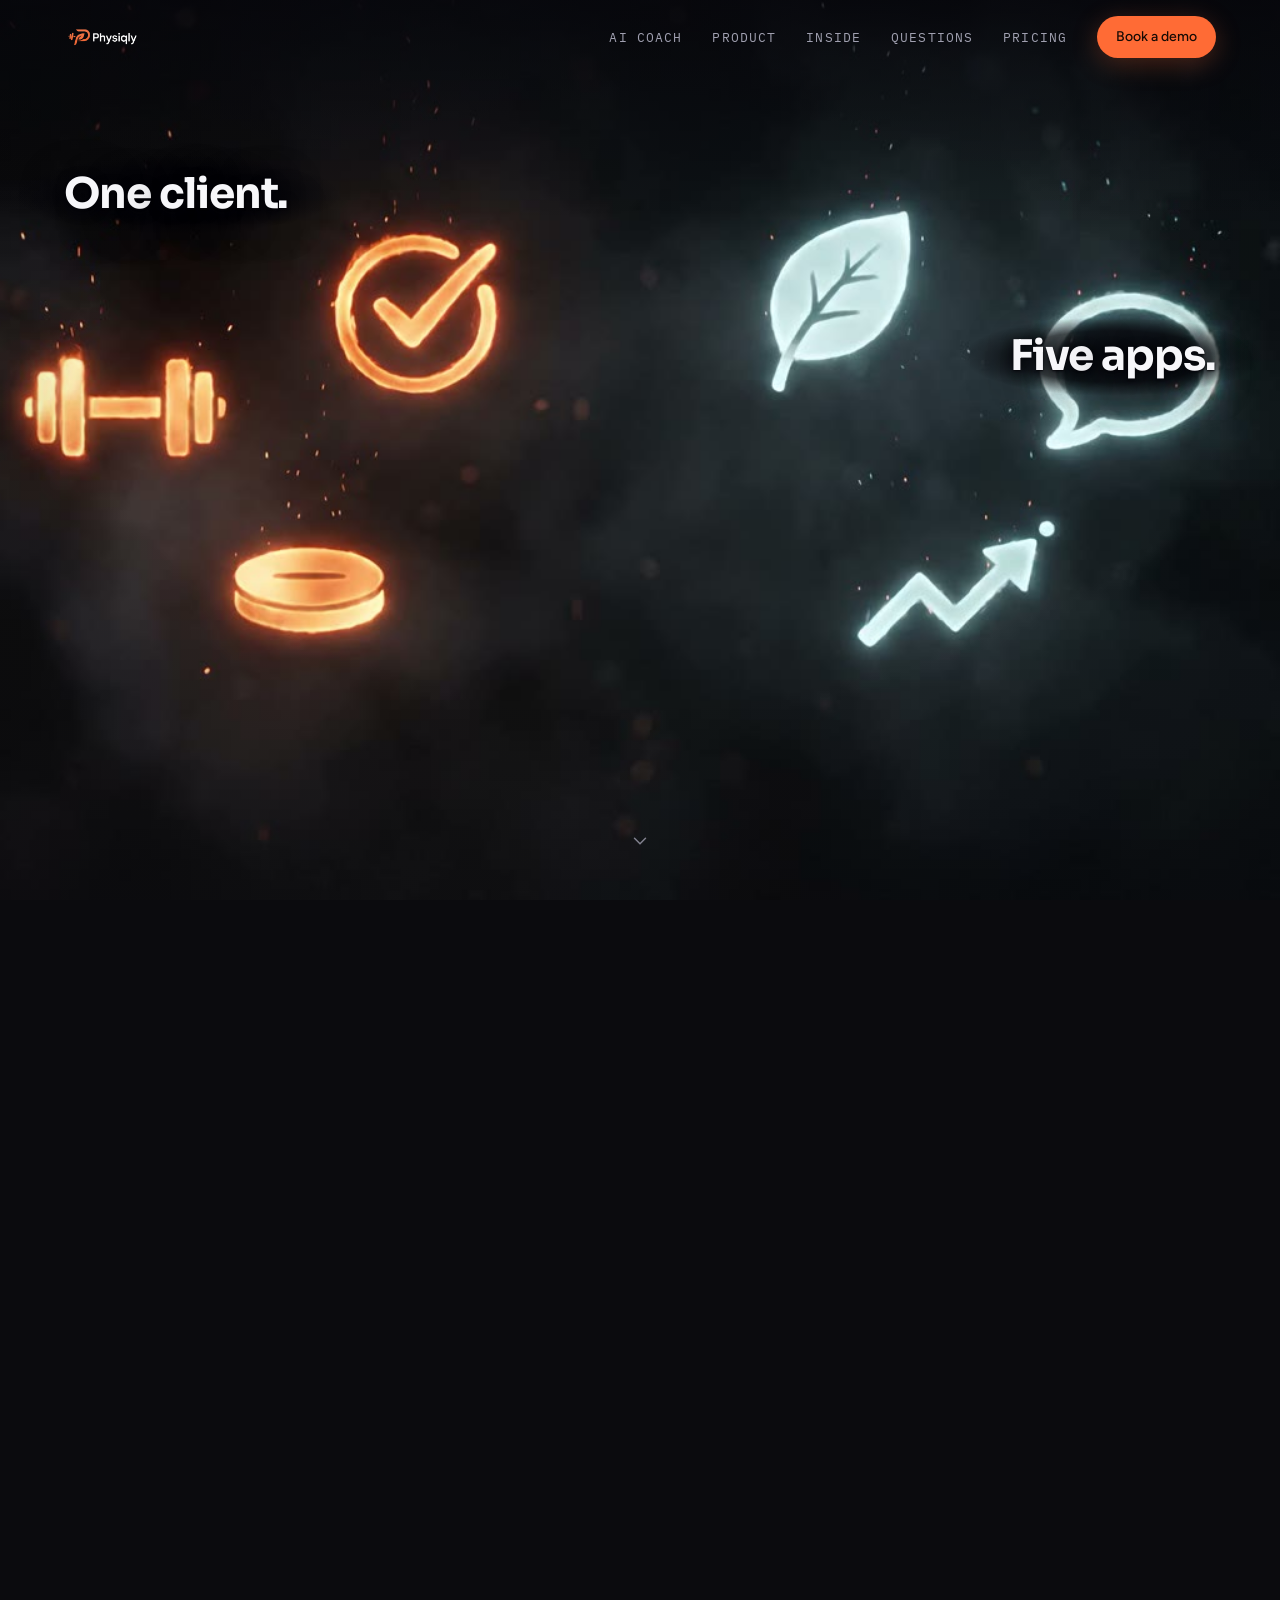
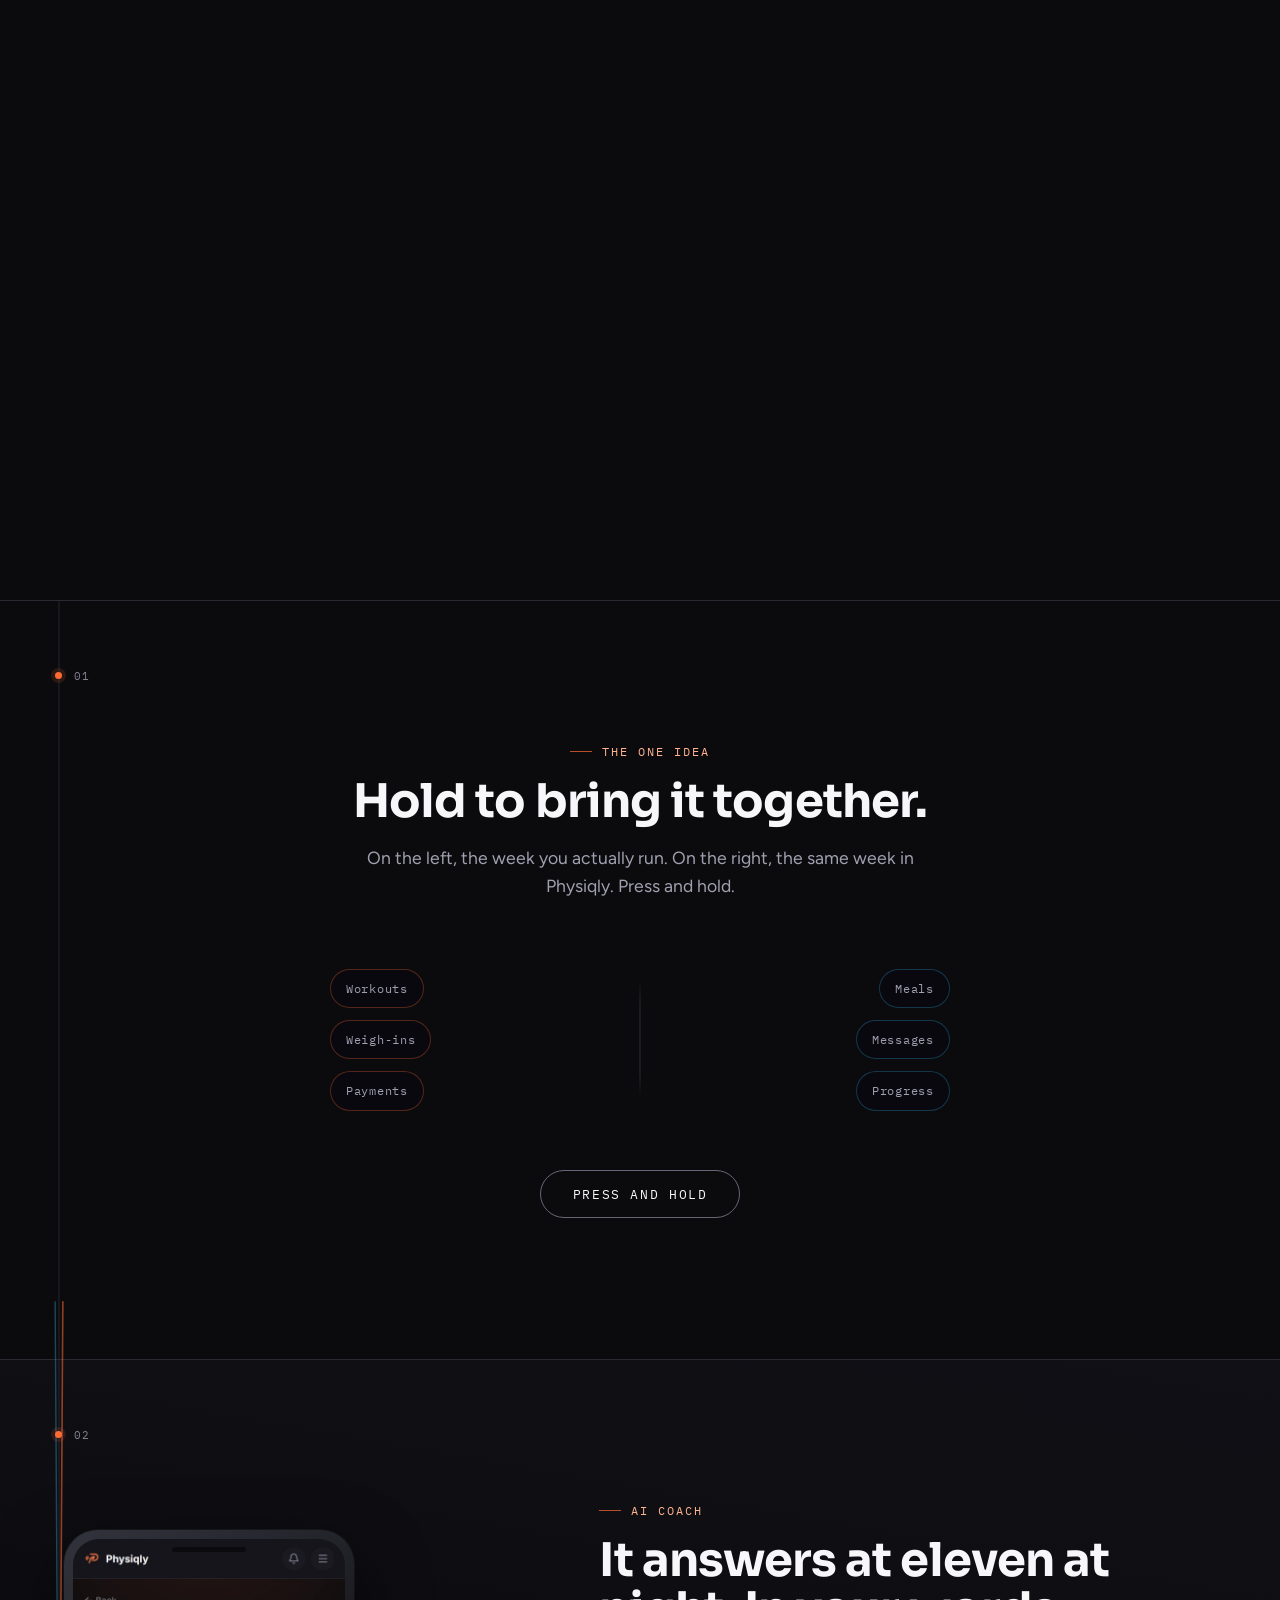
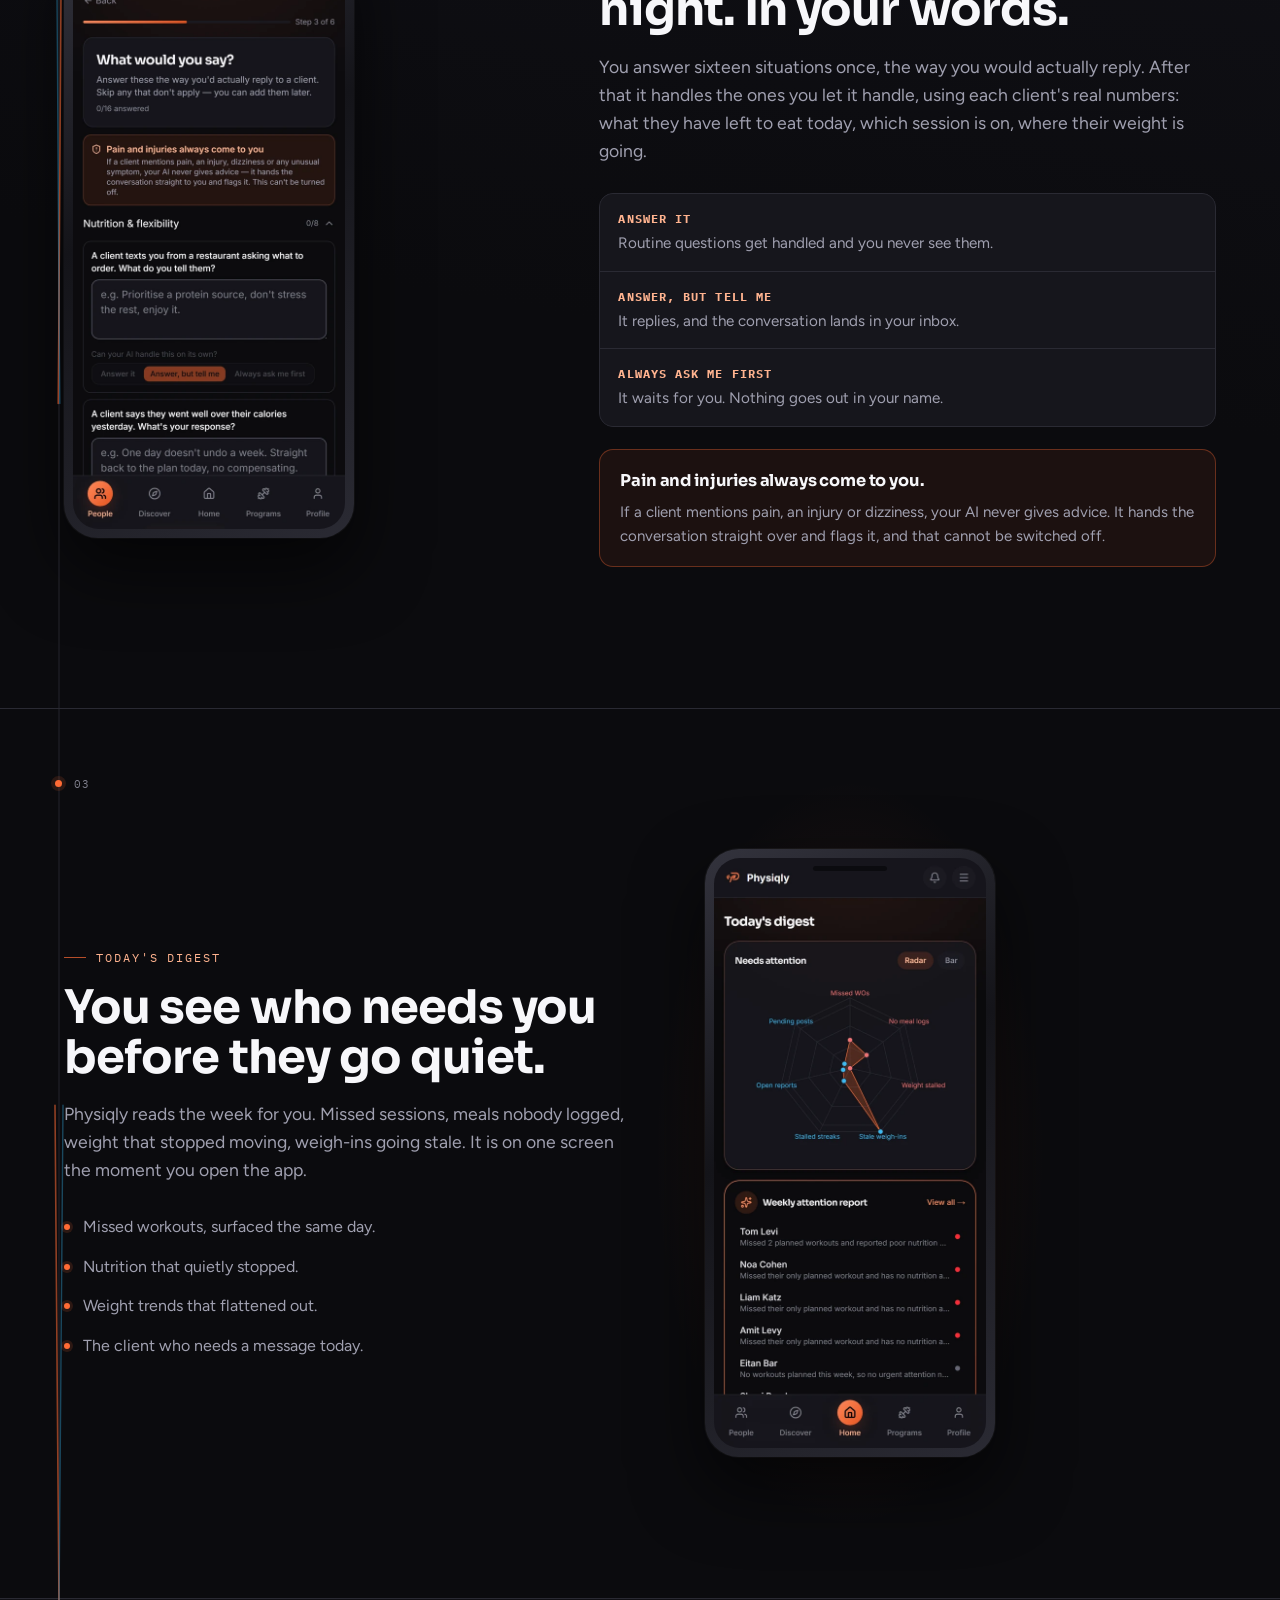
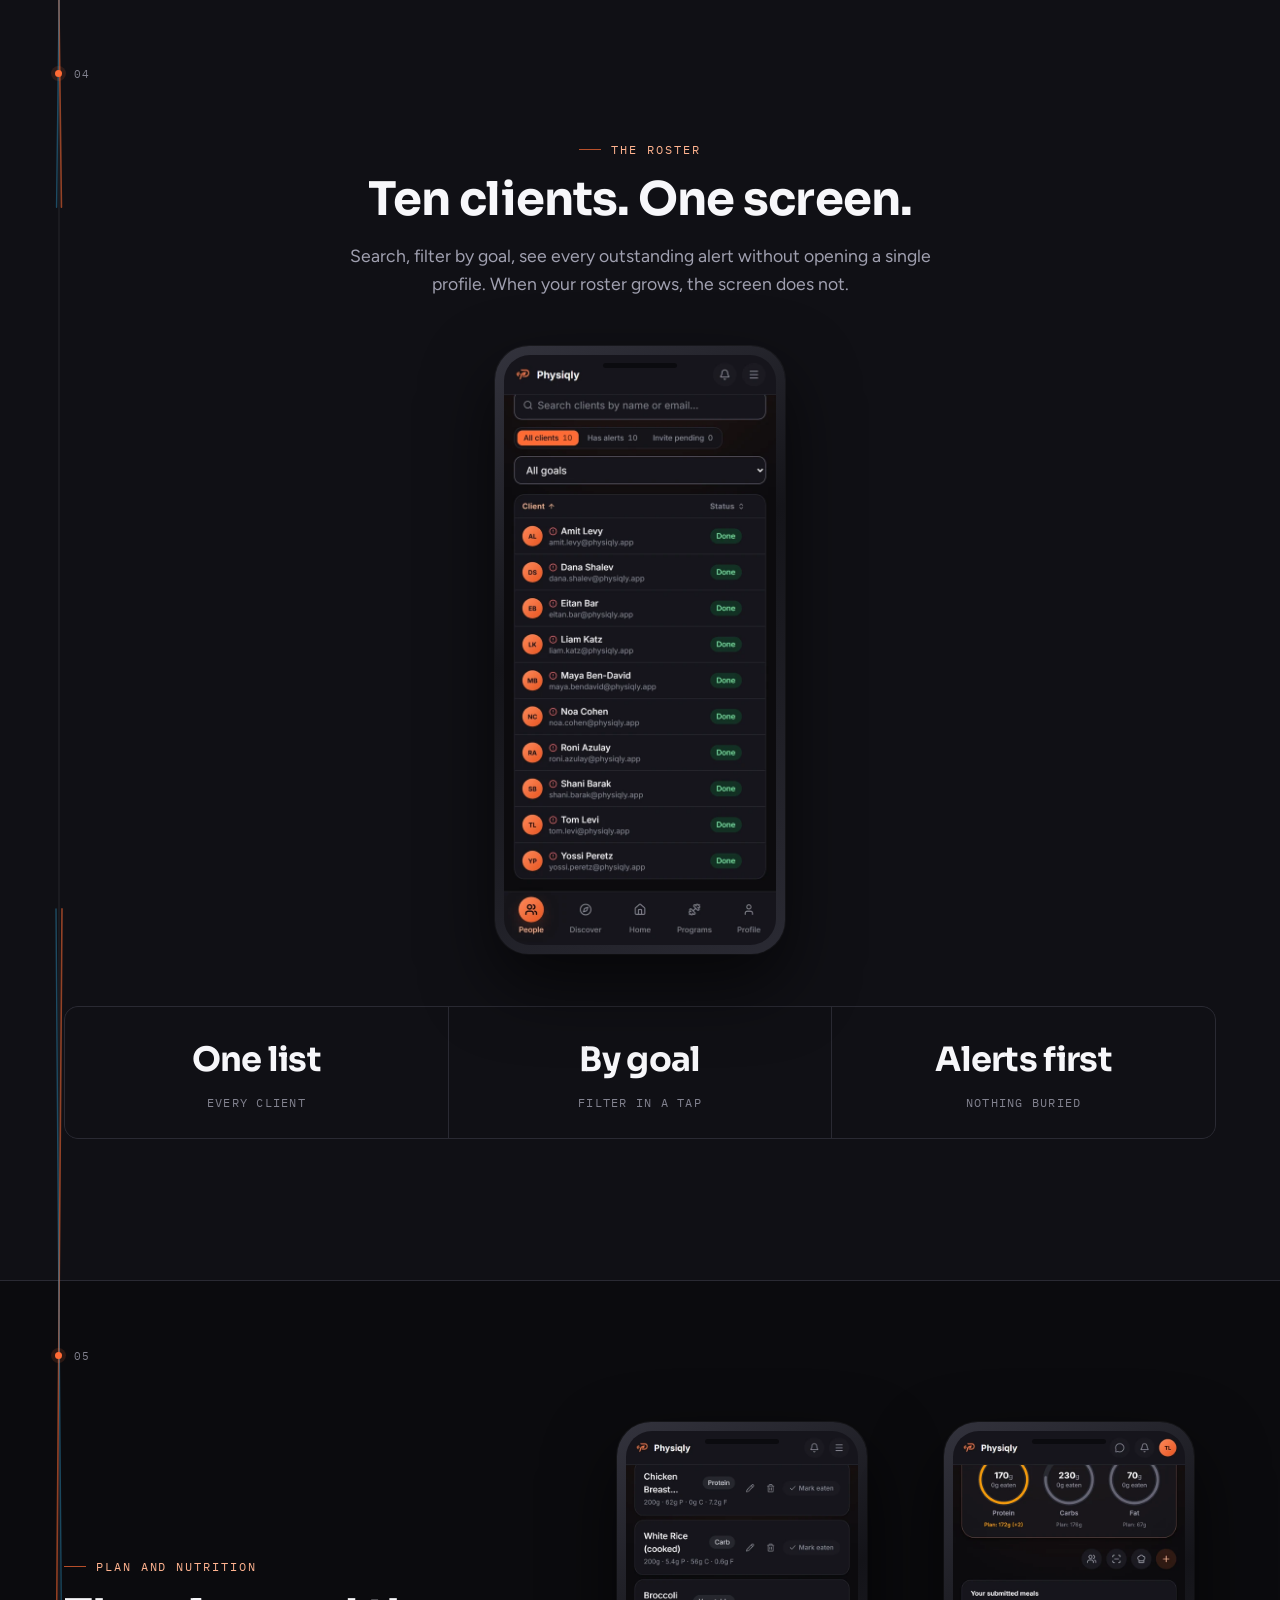
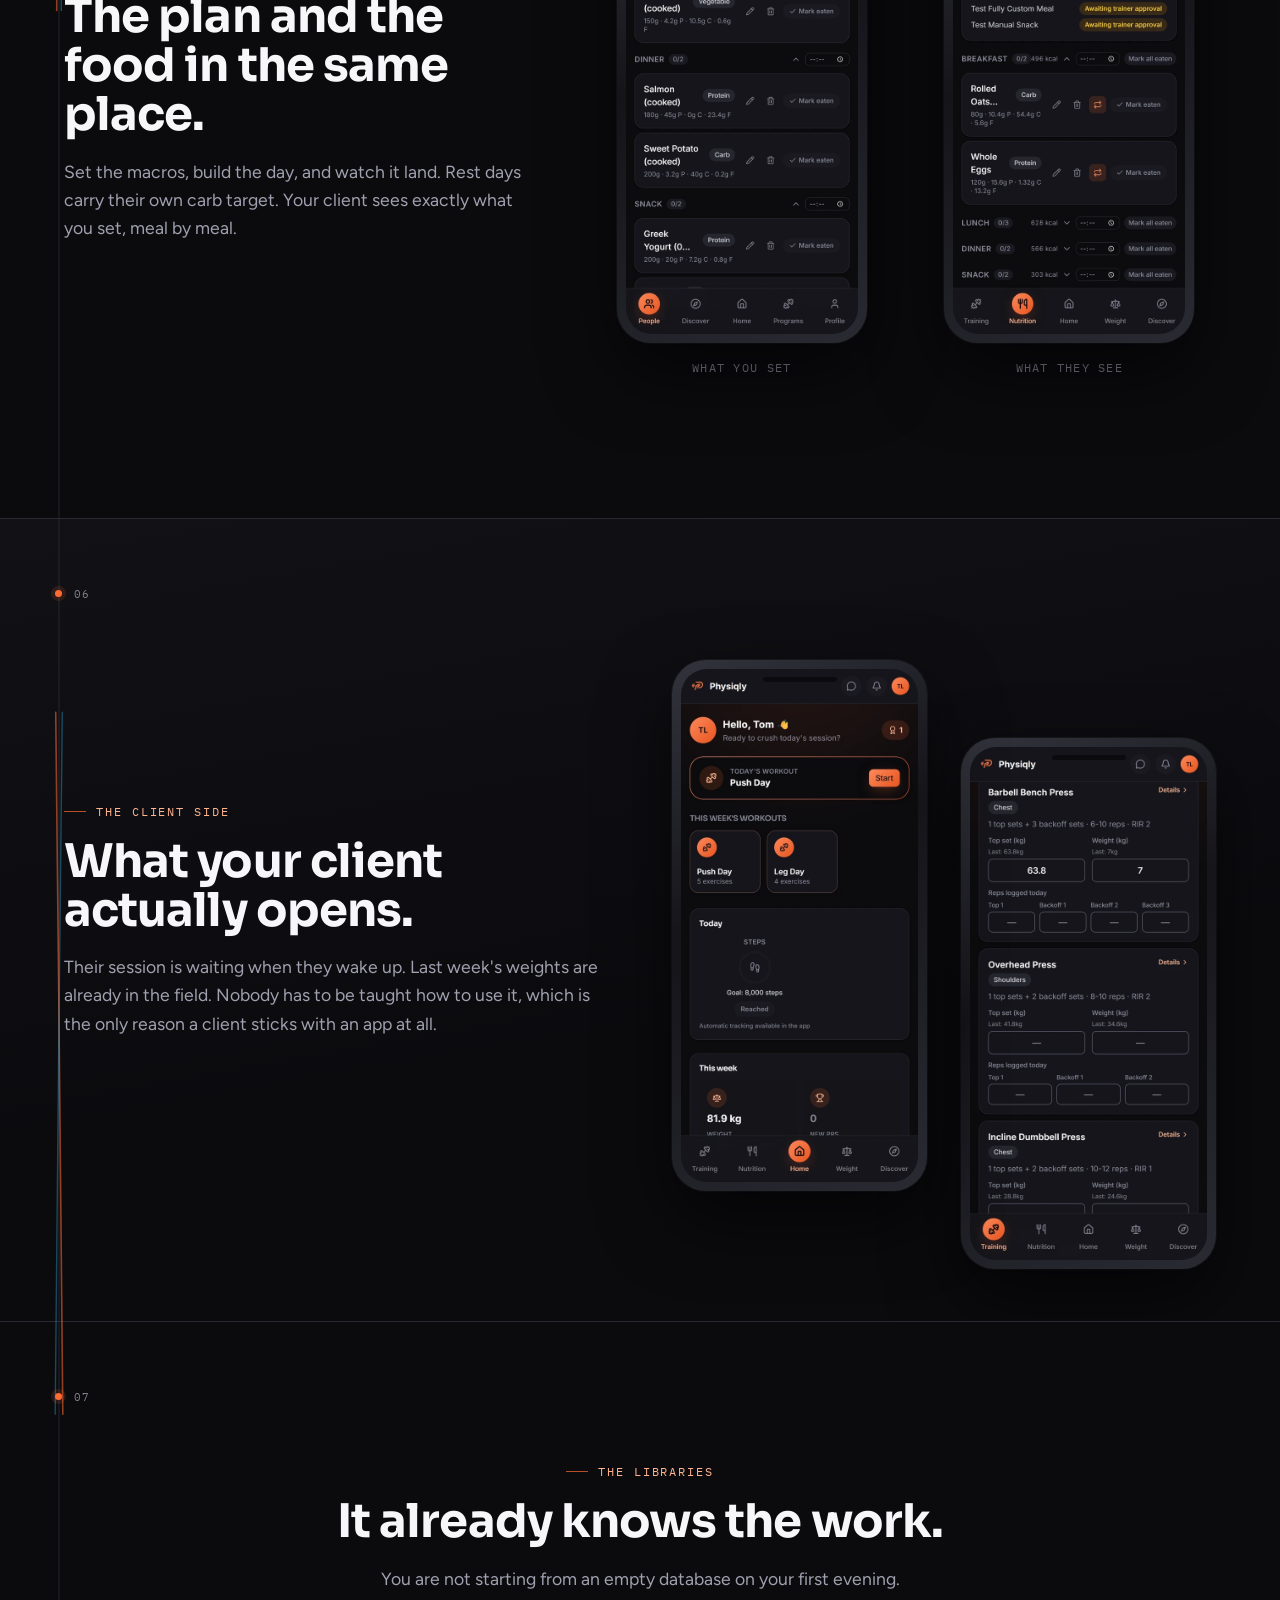
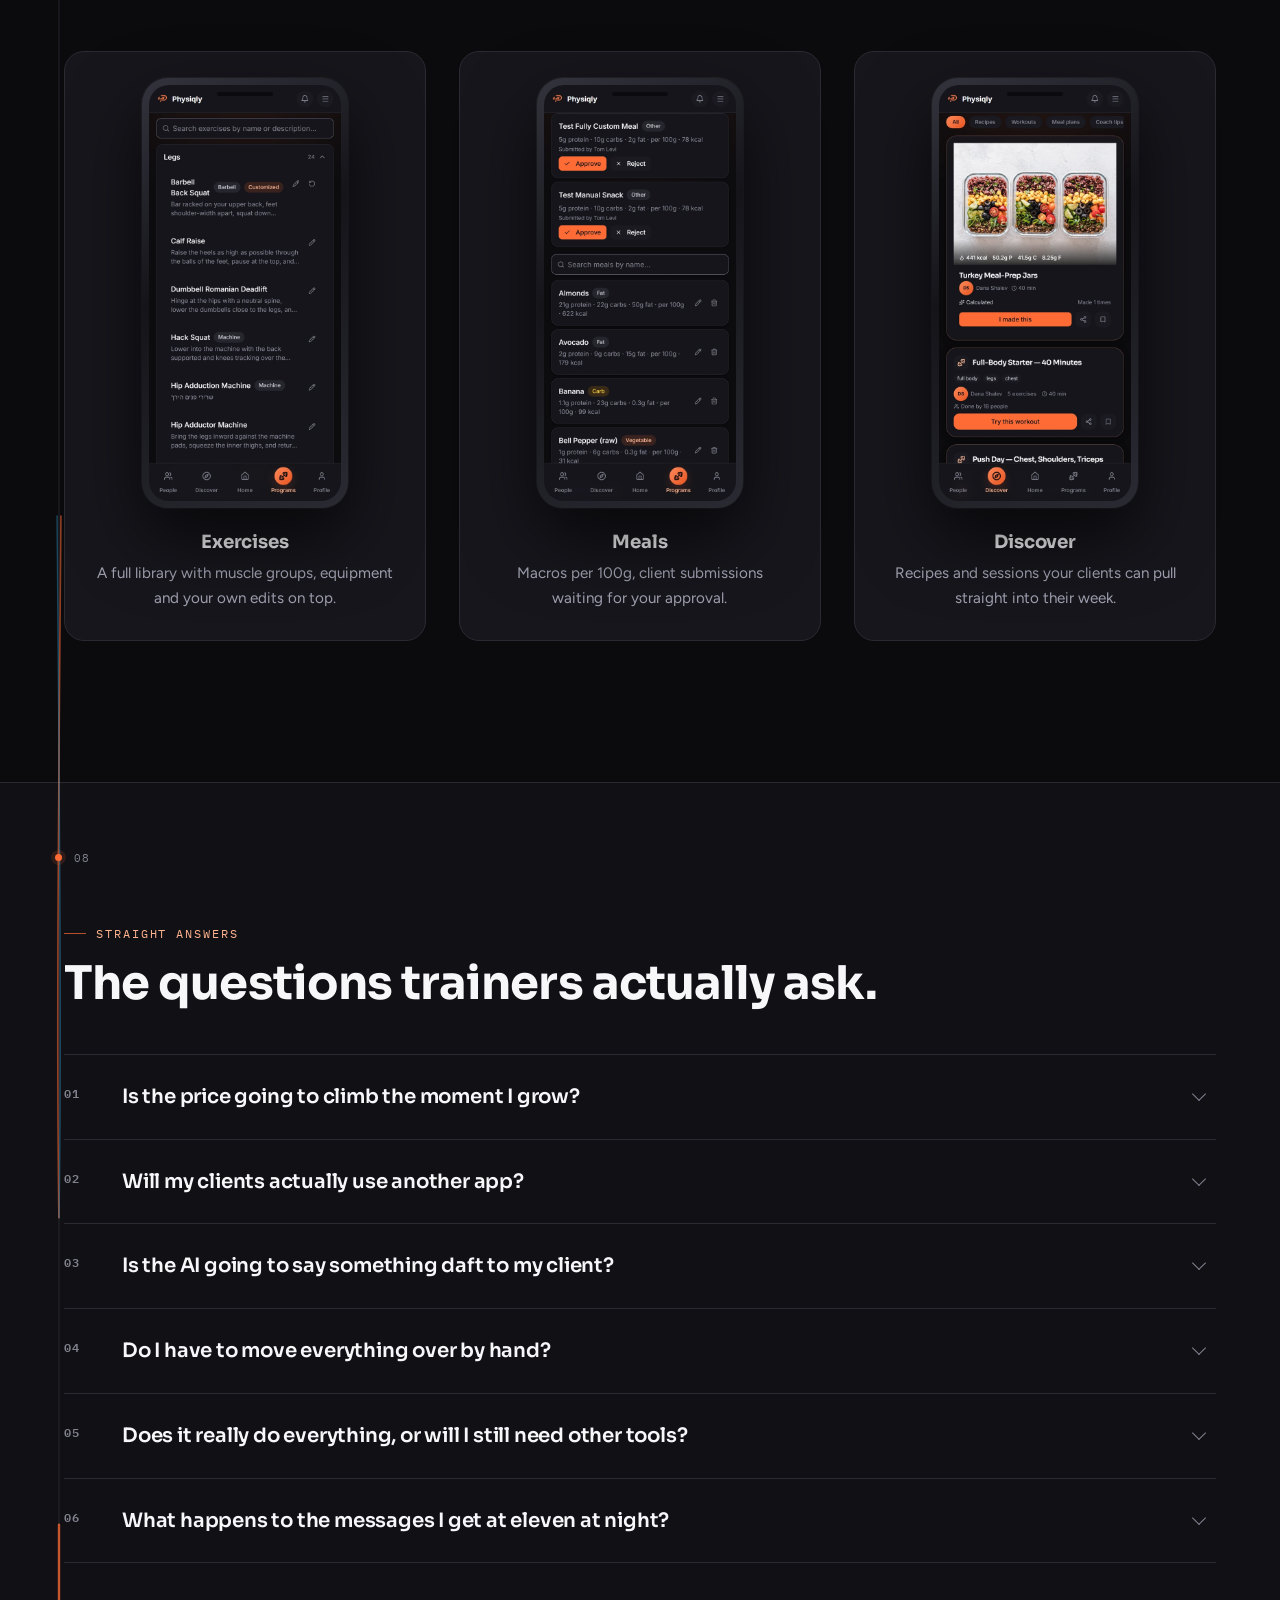
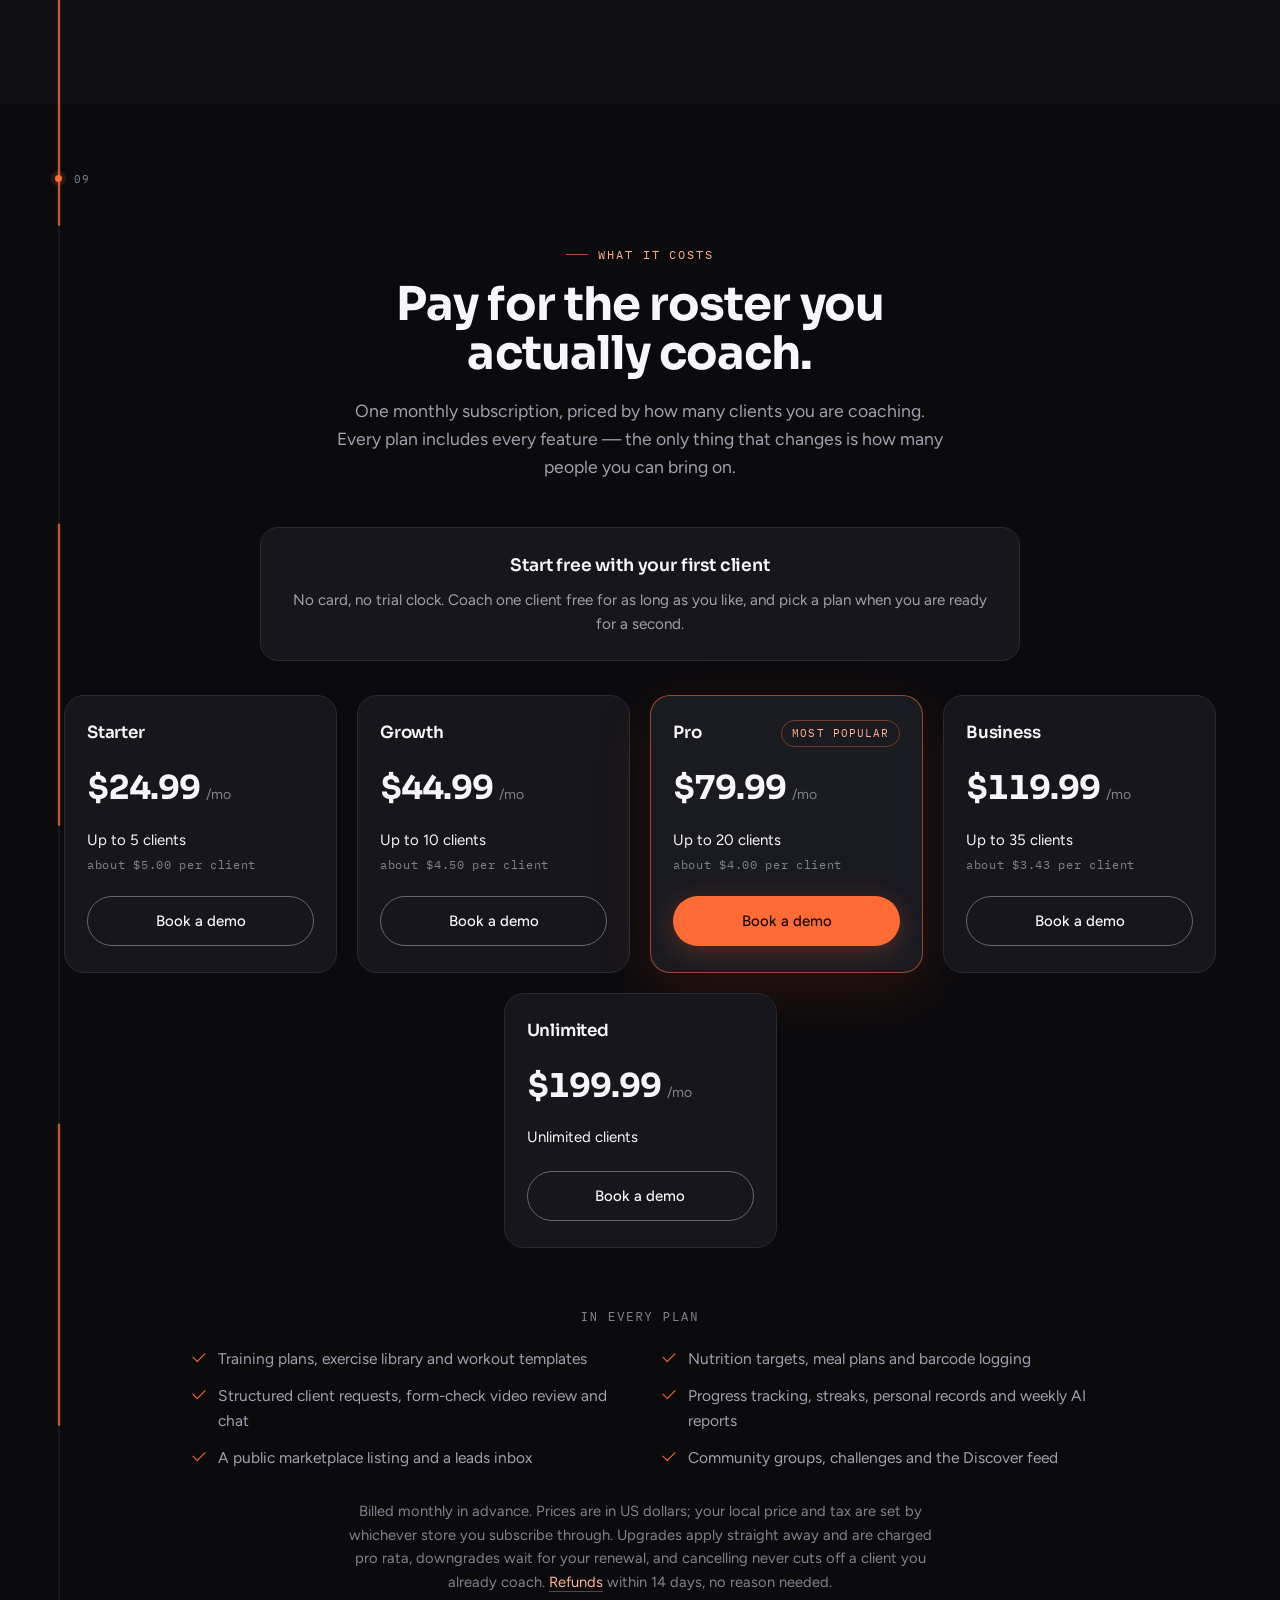
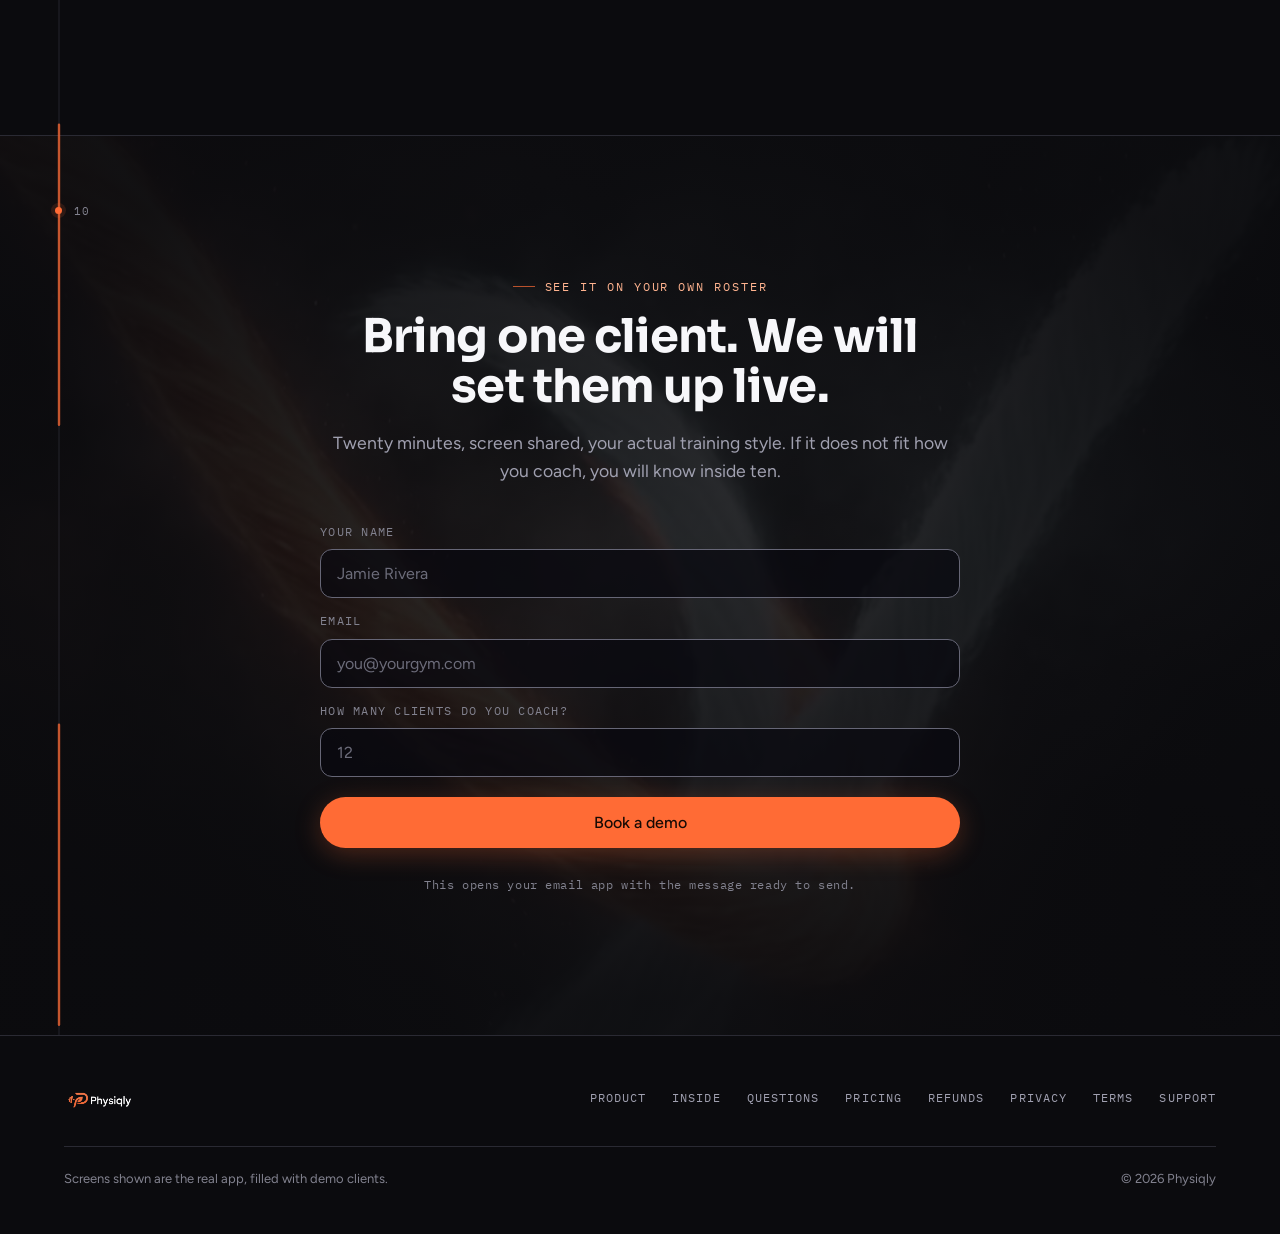
==== commit c2df7be5: "added pages" ====
--- a/physiqly/index.html
+++ b/physiqly/index.html
@@ -665,7 +665,89 @@
 @media (max-width:560px){.qa summary{padding-left:40px}.qa .ans{padding-left:40px}.qa .num{font-size:11px}}
 
 /* ============================================================
-   S8 - CTA + FORM
+   S8 - PRICING : the tier ladder
+   Prices mirror PLAN_TIERS in the app (src/lib/planTiers.ts).
+   If a price or client cap moves there, move it here too.
+   ============================================================ */
+.s-price .head{text-align:center;max-width:660px;margin:0 auto}
+.s-price .kicker{justify-content:center}
+.s-price .lede{margin-left:auto;margin-right:auto;text-align:center}
+
+.trial{
+  margin:46px auto 0;max-width:760px;text-align:center;
+  background:var(--panel);border:1px solid var(--hairline);border-radius:18px;padding:24px 26px;
+}
+.trial b{font-family:var(--font-display);font-weight:600;font-size:1.08rem;letter-spacing:-.01em}
+.trial p{margin-top:8px;color:var(--text-secondary);font-size:.95rem}
+
+.tiers{
+  --tier-gap:clamp(14px,1.7vw,20px);
+  /* Flex, not grid: five tiers never divide evenly into a row, and a grid
+     leaves the fifth dangling at the left edge. Flex centres the short row
+     while the width formula keeps every card identical. */
+  margin-top:34px;display:flex;flex-wrap:wrap;justify-content:center;gap:var(--tier-gap);
+}
+.tier{
+  flex:1 1 206px;
+  background:var(--panel);border:1px solid var(--hairline);border-radius:20px;
+  padding:24px 22px 26px;display:flex;flex-direction:column;
+  transition:border-color .5s var(--ease),transform .5s var(--ease-out),background .5s var(--ease);
+}
+.tier:hover{border-color:rgba(255,107,53,.4);transform:translateY(-5px);background:var(--panel-2)}
+/* Four to a row once there is room, so the fifth sits centred beneath them. */
+@media (min-width:940px){
+  .tier{flex:0 0 calc((100% - 3*var(--tier-gap)) / 4)}
+}
+.tier.featured{
+  border-color:rgba(255,107,53,.55);background:var(--panel-2);
+  box-shadow:0 18px 60px rgba(196,65,19,.16);
+}
+.tier-top{display:flex;align-items:center;justify-content:space-between;gap:10px;min-height:26px}
+.tier-name{font-family:var(--font-display);font-weight:600;font-size:1.05rem;letter-spacing:-.01em}
+.badge{
+  font-family:var(--font-mono);font-size:10.5px;letter-spacing:.1em;text-transform:uppercase;
+  color:var(--accent-muted);border:1px solid rgba(255,107,53,.4);border-radius:999px;padding:4px 10px;
+}
+.price{margin-top:15px;display:flex;align-items:baseline;gap:6px}
+.price .amt{
+  font-family:var(--font-display);font-weight:700;font-size:2.05rem;letter-spacing:-.03em;
+  font-variant-numeric:tabular-nums;
+}
+.price .per{color:var(--text-faint);font-size:14px}
+.tier .seats{margin-top:13px;font-size:15px;color:var(--text-primary)}
+.tier .each{
+  margin-top:4px;font-family:var(--font-mono);font-size:11.5px;letter-spacing:.06em;color:var(--text-faint);
+}
+/* The auto margin drops every button to its card's floor, so all four in the
+   top row line up even though Unlimited carries no per-client line. The rule
+   below keeps that button off the text above it. */
+.tier .btn{margin-top:auto;width:100%}
+.tier > :nth-last-child(2){margin-bottom:22px}
+
+.included{margin-top:clamp(46px,5vw,64px);max-width:900px;margin-left:auto;margin-right:auto}
+.included h3{
+  font-family:var(--font-mono);font-weight:500;font-size:12px;letter-spacing:.16em;
+  text-transform:uppercase;color:var(--text-faint);text-align:center;
+}
+.included ul{
+  margin:22px 0 0;padding:0;list-style:none;display:grid;gap:12px 40px;
+  grid-template-columns:repeat(auto-fit,minmax(290px,1fr));
+}
+.included li{position:relative;padding-left:28px;color:var(--text-secondary);font-size:.97rem}
+.included li::before{
+  content:"";position:absolute;left:3px;top:.34em;width:12px;height:7px;
+  border-left:1.8px solid var(--accent);border-bottom:1.8px solid var(--accent);
+  transform:rotate(-45deg);
+}
+.price-note{
+  margin:30px auto 0;max-width:66ch;text-align:center;
+  color:var(--text-faint);font-size:.92rem;
+}
+.price-note a{color:var(--accent-muted);text-decoration:none;border-bottom:1px solid rgba(255,179,143,.34)}
+.price-note a:hover{color:var(--accent-hover);border-bottom-color:var(--accent-hover)}
+
+/* ============================================================
+   S9 - CTA + FORM
    ============================================================ */
 .s-cta{position:relative;overflow:hidden;text-align:center;border-top:1px solid var(--hairline)}
 .s-cta .bgimg{position:absolute;inset:0;background-size:cover;background-position:center;opacity:.4}
@@ -748,6 +830,7 @@
     <a class="nav-link hide-sm" href="#digest">Product</a>
     <a class="nav-link hide-sm" href="#libraries">Inside</a>
     <a class="nav-link hide-sm" href="#faq">Questions</a>
+    <a class="nav-link hide-sm" href="#pricing">Pricing</a>
     <a class="btn btn-primary btn-sm" href="#demo">Book a demo</a>
   </div>
 </nav>
@@ -1035,7 +1118,83 @@
     </div>
   </section>
 
-  <!-- ============ S8 : CTA ============ -->
+  <!-- ============ S8 : PRICING ============ -->
+  <section class="section s-price" id="pricing">
+    <div class="wrap rv">
+      <div class="head">
+        <p class="kicker part">What it costs</p>
+        <h2 class="part">Pay for the roster you actually coach.</h2>
+        <p class="lede part">One monthly subscription, priced by how many clients you are coaching. Every plan includes every feature — the only thing that changes is how many people you can bring on.</p>
+      </div>
+
+      <div class="part">
+        <div class="trial">
+          <b>Start free with your first client</b>
+          <p>No card, no trial clock. Coach one client free for as long as you like, and pick a plan when you are ready for a second.</p>
+        </div>
+
+        <div class="tiers">
+          <article class="tier">
+            <div class="tier-top"><p class="tier-name">Starter</p></div>
+            <p class="price"><span class="amt">$24.99</span><span class="per">/mo</span></p>
+            <p class="seats">Up to 5 clients</p>
+            <p class="each">about $5.00 per client</p>
+            <a class="btn btn-ghost" href="#demo">Book a demo</a>
+          </article>
+
+          <article class="tier">
+            <div class="tier-top"><p class="tier-name">Growth</p></div>
+            <p class="price"><span class="amt">$44.99</span><span class="per">/mo</span></p>
+            <p class="seats">Up to 10 clients</p>
+            <p class="each">about $4.50 per client</p>
+            <a class="btn btn-ghost" href="#demo">Book a demo</a>
+          </article>
+
+          <article class="tier featured">
+            <div class="tier-top">
+              <p class="tier-name">Pro</p>
+              <span class="badge">Most popular</span>
+            </div>
+            <p class="price"><span class="amt">$79.99</span><span class="per">/mo</span></p>
+            <p class="seats">Up to 20 clients</p>
+            <p class="each">about $4.00 per client</p>
+            <a class="btn btn-primary" href="#demo">Book a demo</a>
+          </article>
+
+          <article class="tier">
+            <div class="tier-top"><p class="tier-name">Business</p></div>
+            <p class="price"><span class="amt">$119.99</span><span class="per">/mo</span></p>
+            <p class="seats">Up to 35 clients</p>
+            <p class="each">about $3.43 per client</p>
+            <a class="btn btn-ghost" href="#demo">Book a demo</a>
+          </article>
+
+          <article class="tier">
+            <div class="tier-top"><p class="tier-name">Unlimited</p></div>
+            <p class="price"><span class="amt">$199.99</span><span class="per">/mo</span></p>
+            <p class="seats">Unlimited clients</p>
+            <a class="btn btn-ghost" href="#demo">Book a demo</a>
+          </article>
+        </div>
+
+        <div class="included">
+          <h3>In every plan</h3>
+          <ul>
+            <li>Training plans, exercise library and workout templates</li>
+            <li>Nutrition targets, meal plans and barcode logging</li>
+            <li>Structured client requests, form-check video review and chat</li>
+            <li>Progress tracking, streaks, personal records and weekly AI reports</li>
+            <li>A public marketplace listing and a leads inbox</li>
+            <li>Community groups, challenges and the Discover feed</li>
+          </ul>
+        </div>
+
+        <p class="price-note">Billed monthly in advance. Prices are in US dollars; your local price and tax are set by whichever store you subscribe through. Upgrades apply straight away and are charged pro rata, downgrades wait for your renewal, and cancelling never cuts off a client you already coach. <a href="refunds/">Refunds</a> within 14 days, no reason needed.</p>
+      </div>
+    </div>
+  </section>
+
+  <!-- ============ S9 : CTA ============ -->
   <section class="section s-cta" id="demo">
     <div class="bgimg" id="cta-bg" aria-hidden="true"></div>
     <div class="bgscrim" aria-hidden="true"></div>
@@ -1076,7 +1235,11 @@
       <a href="#digest">Product</a>
       <a href="#libraries">Inside</a>
       <a href="#faq">Questions</a>
-      <a href="#demo">Book a demo</a>
+      <a href="#pricing">Pricing</a>
+      <a href="refunds/">Refunds</a>
+      <a href="privacy/">Privacy</a>
+      <a href="terms/">Terms</a>
+      <a href="support/">Support</a>
     </div>
   </div>
   <div class="foot-note">
@@ -1520,7 +1683,7 @@
 /* section markers ride the spine */
 var SECTIONS = [
   ['braid','01'],['ai-coach','02'],['digest','03'],['roster','04'],['plan','05'],
-  ['client','06'],['libraries','07'],['faq','08'],['demo','09']
+  ['client','06'],['libraries','07'],['faq','08'],['pricing','09'],['demo','10']
 ];
 var mainEl = document.getElementById('main');
 var markers = SECTIONS.map(function(s){
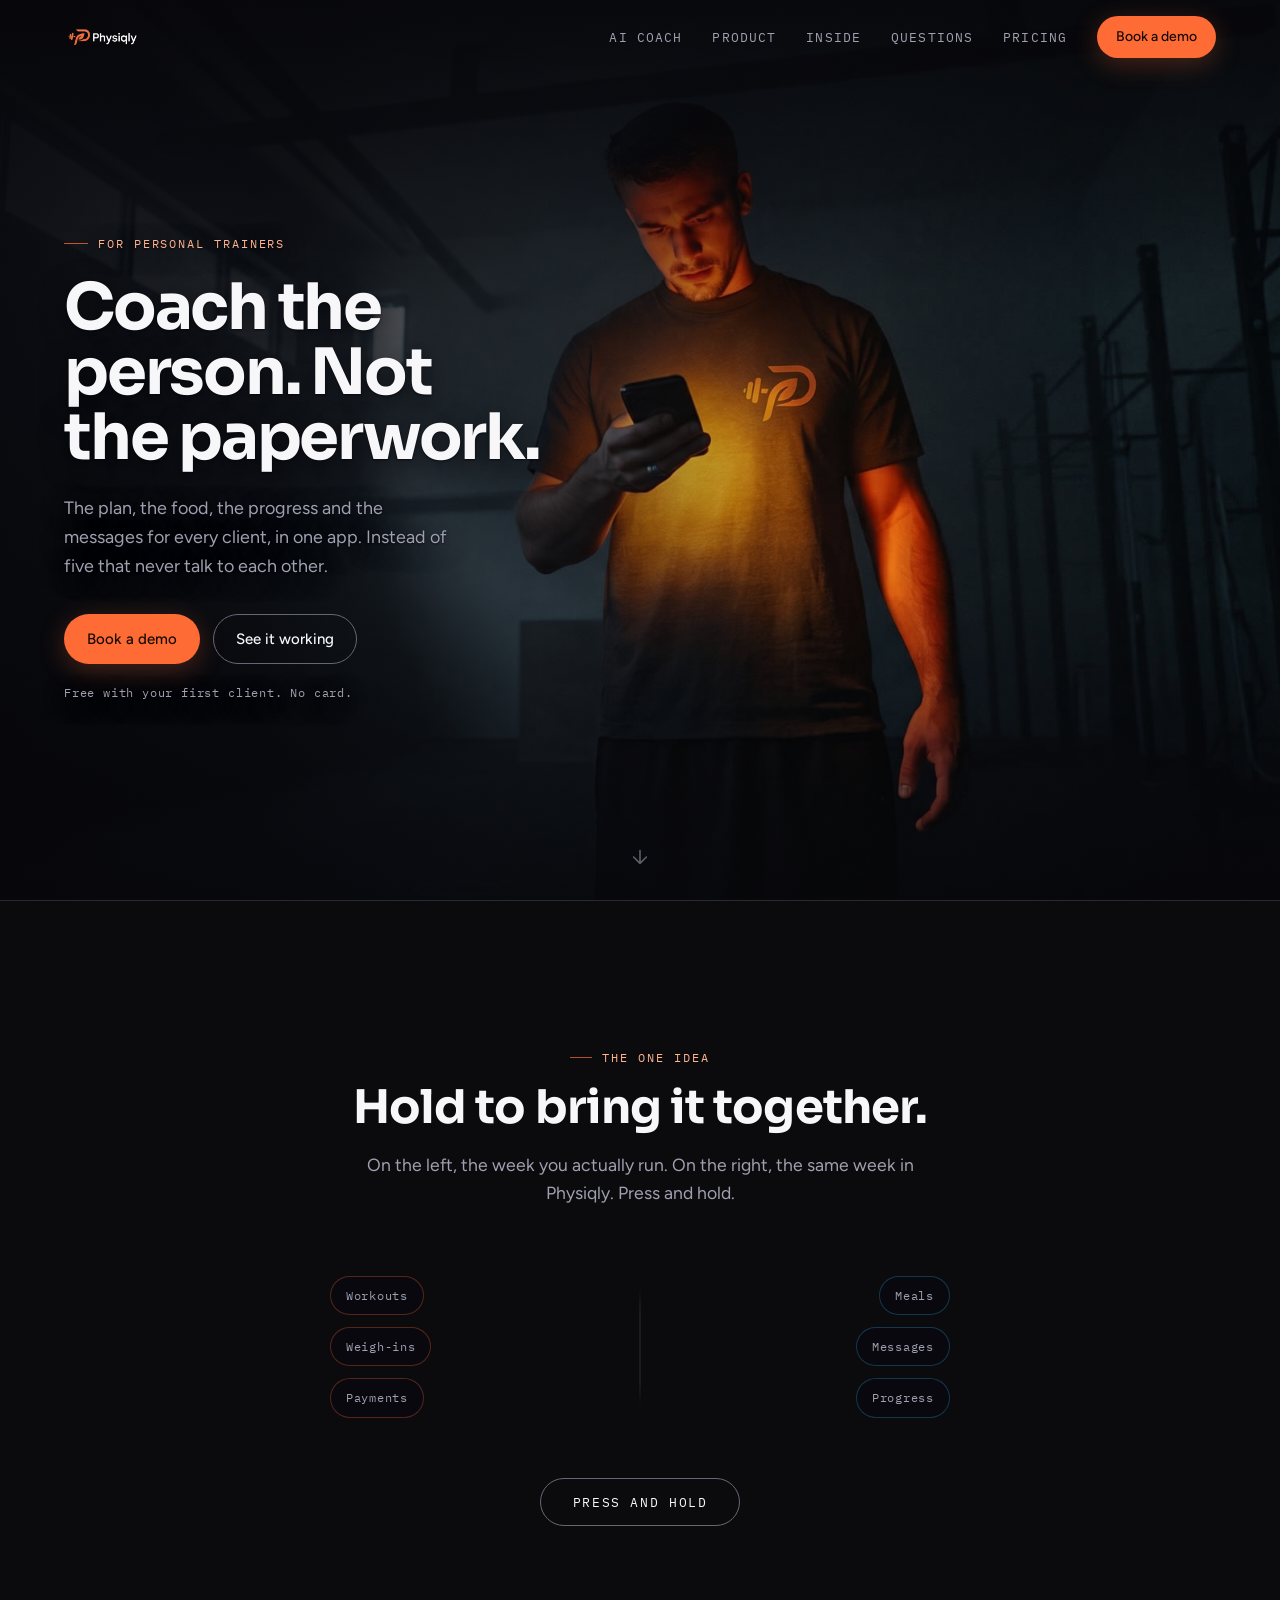
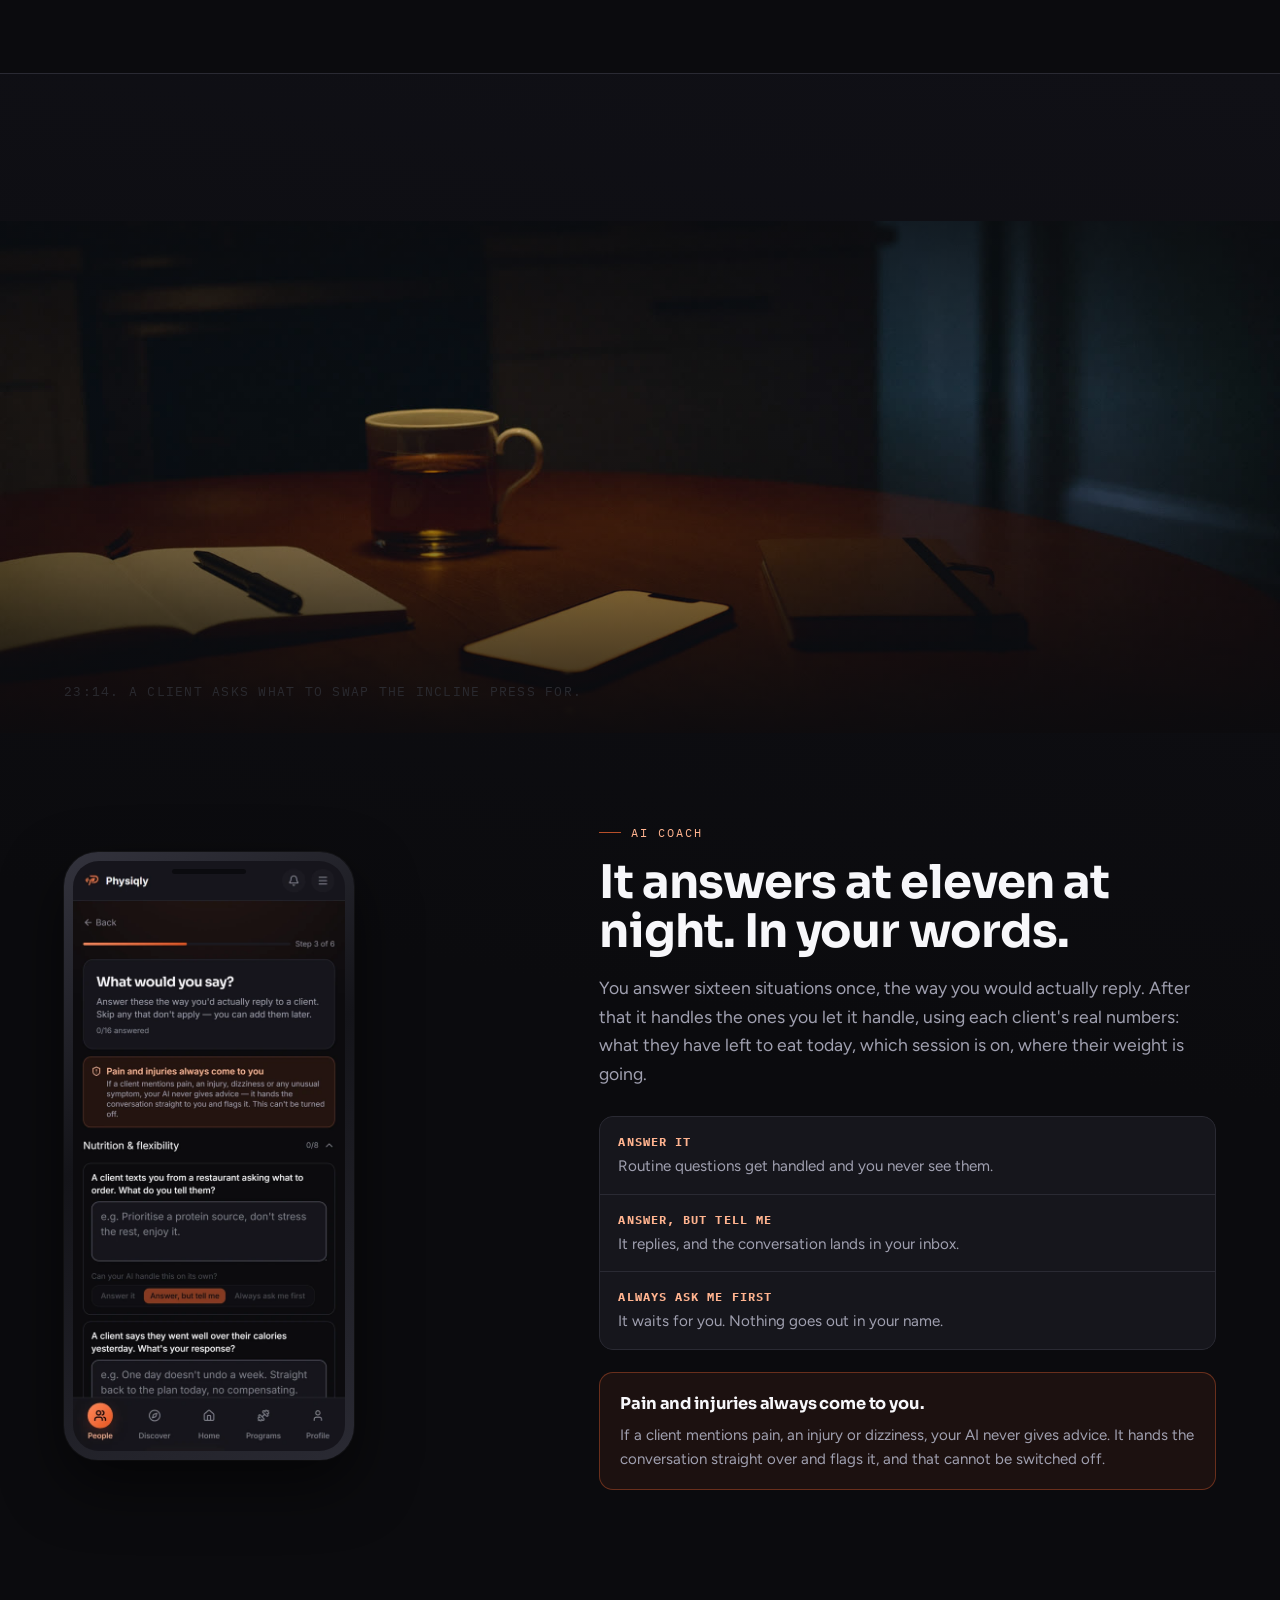
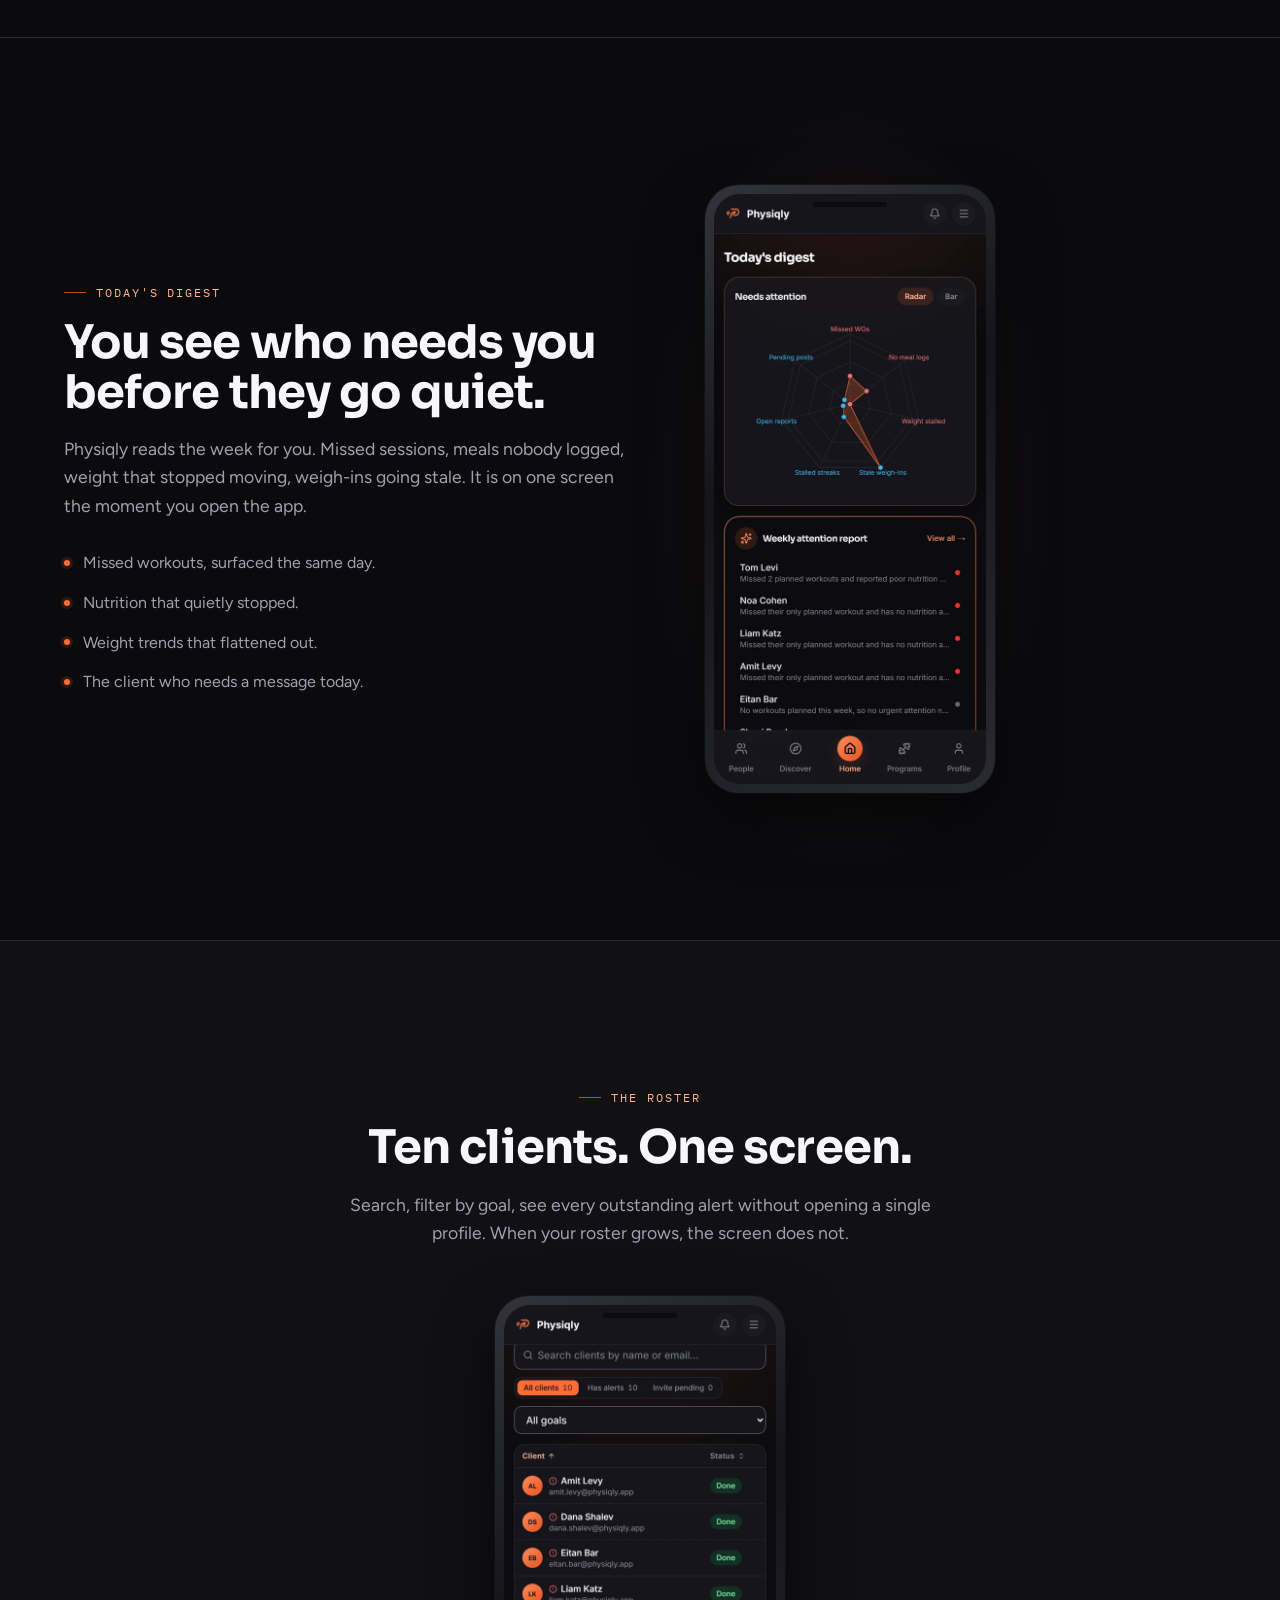
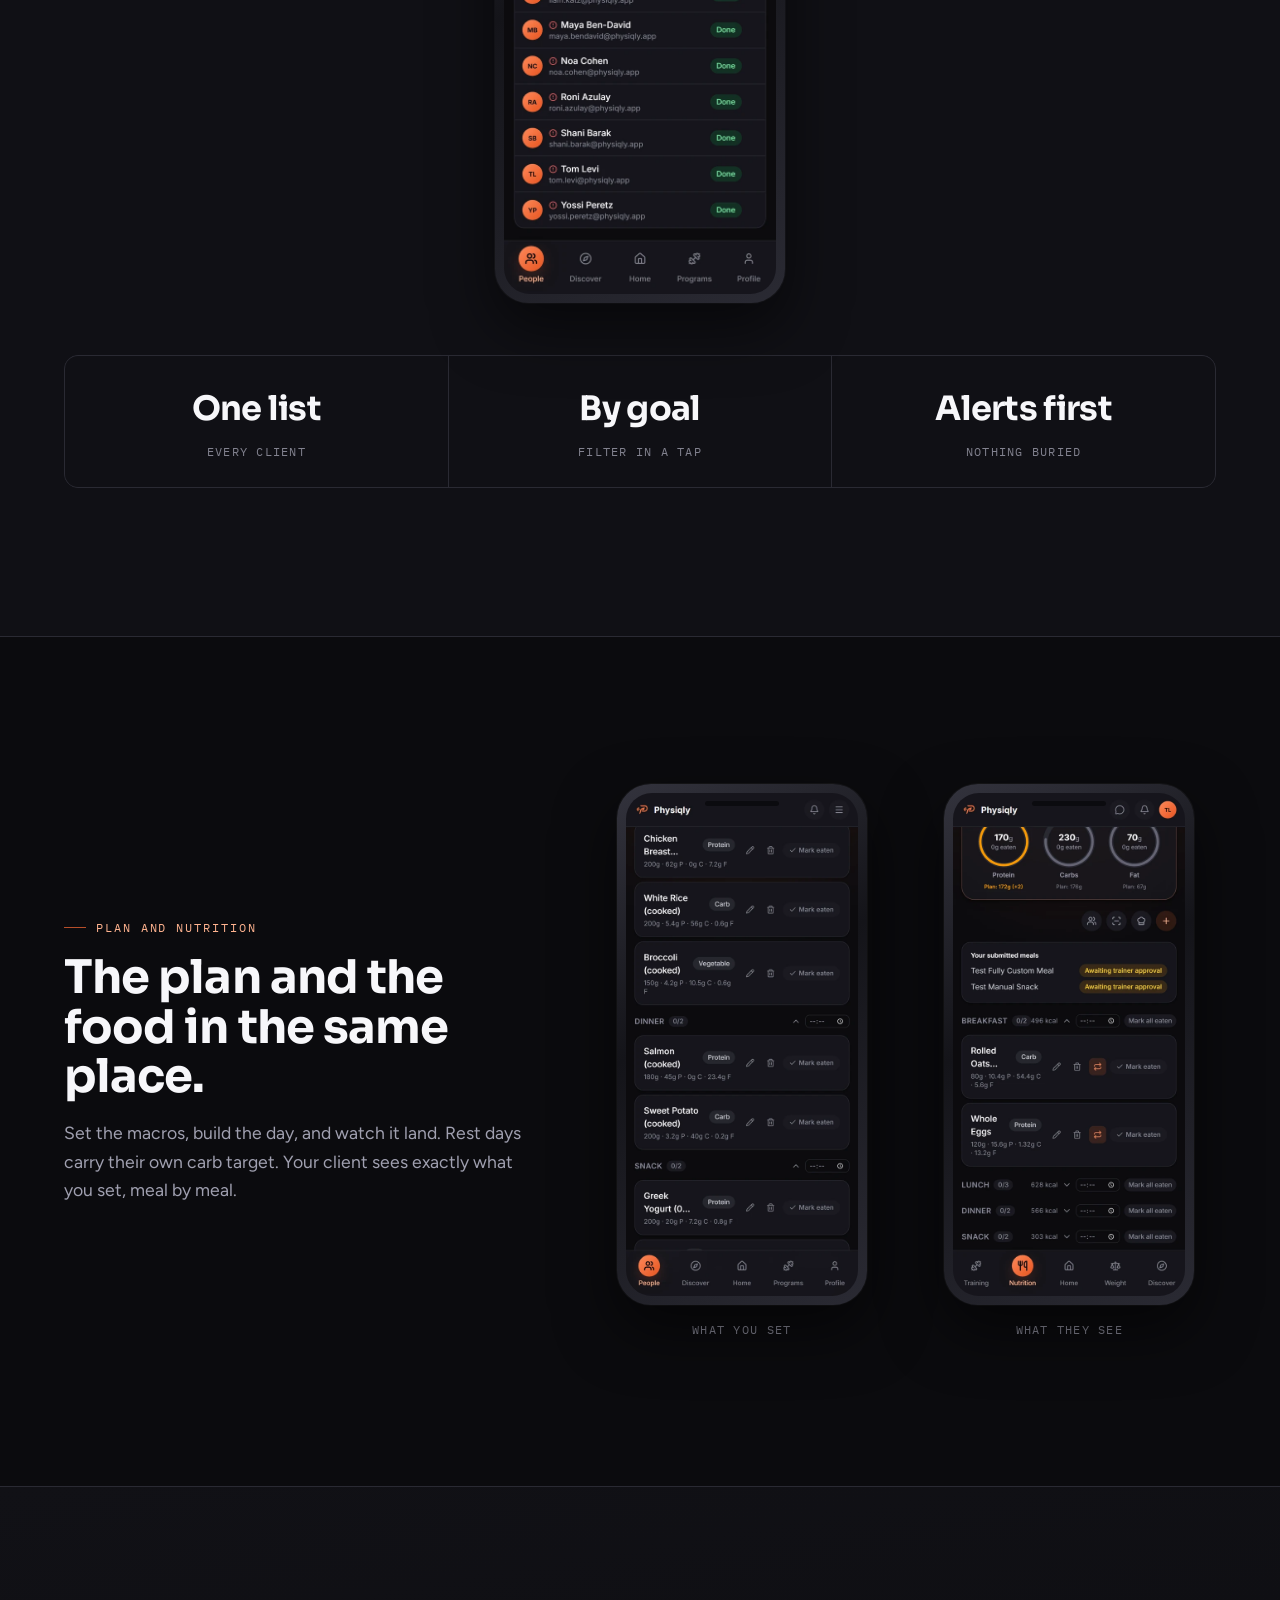
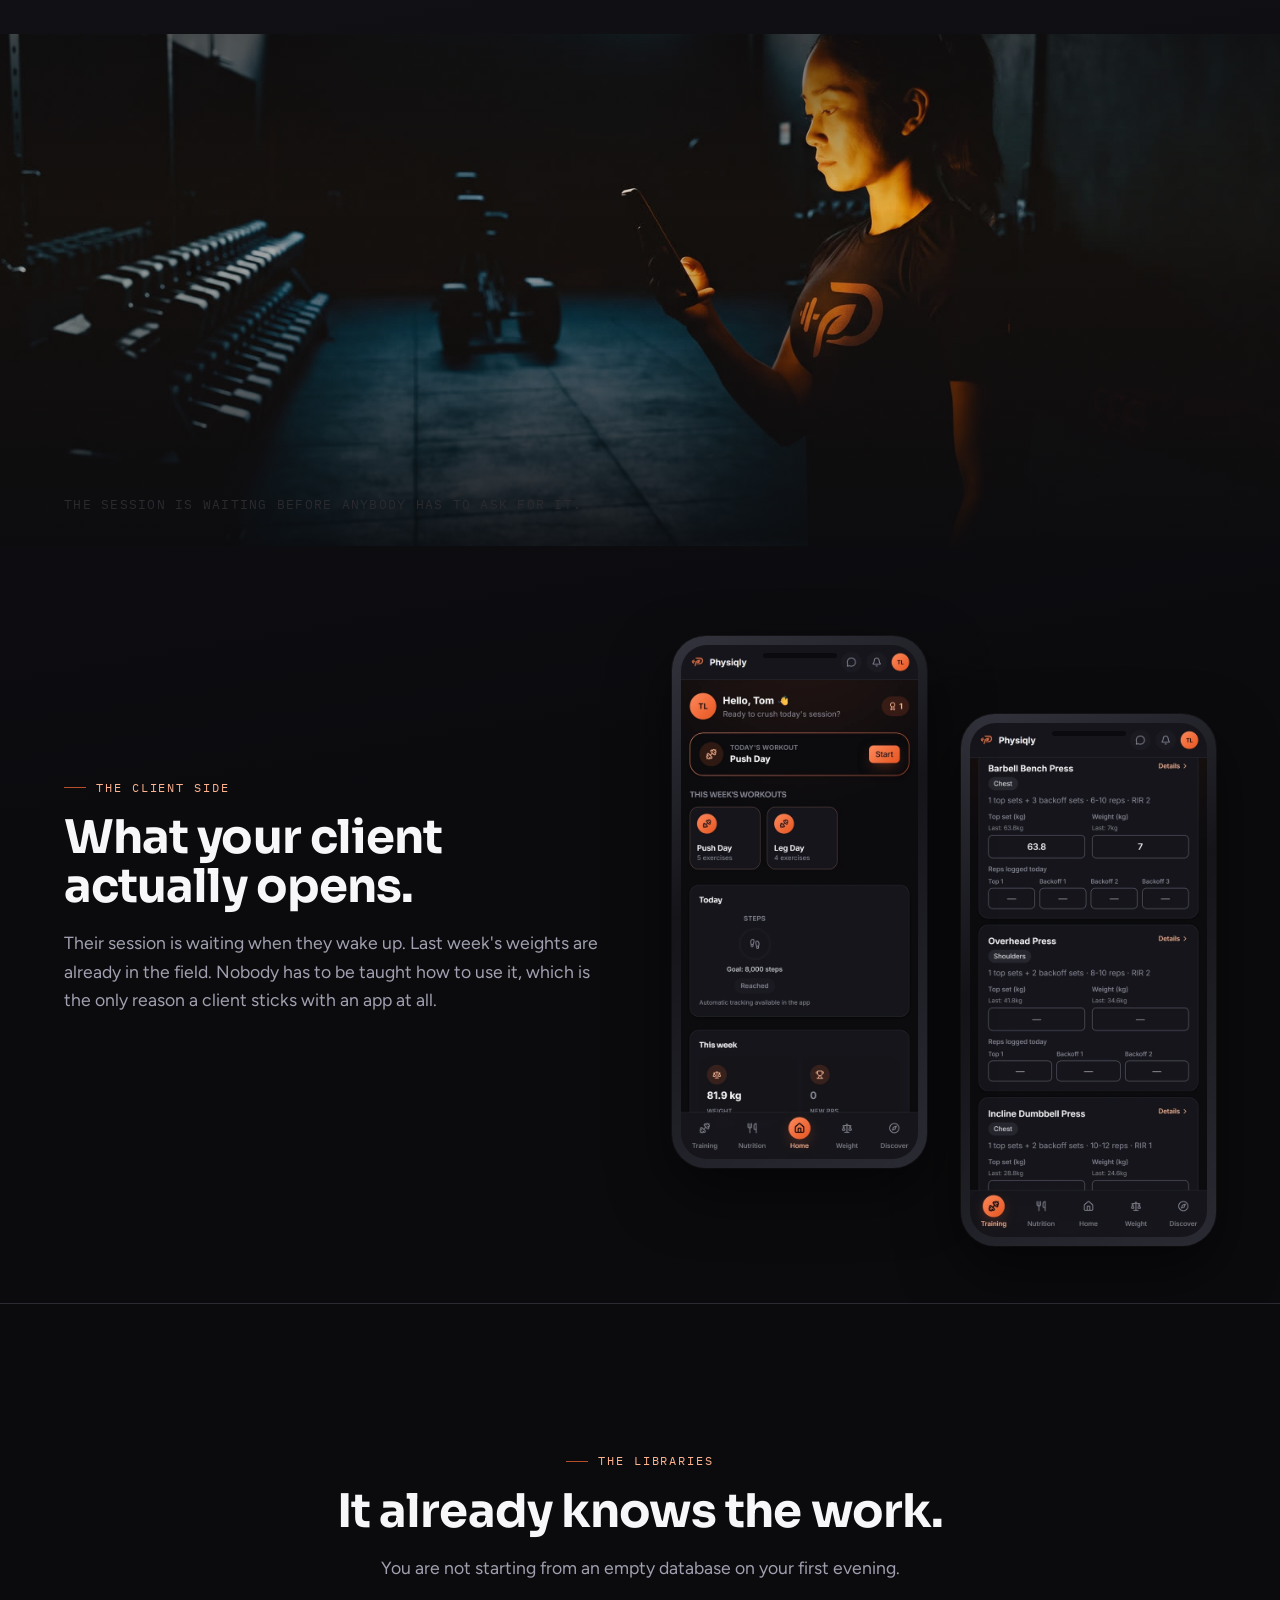
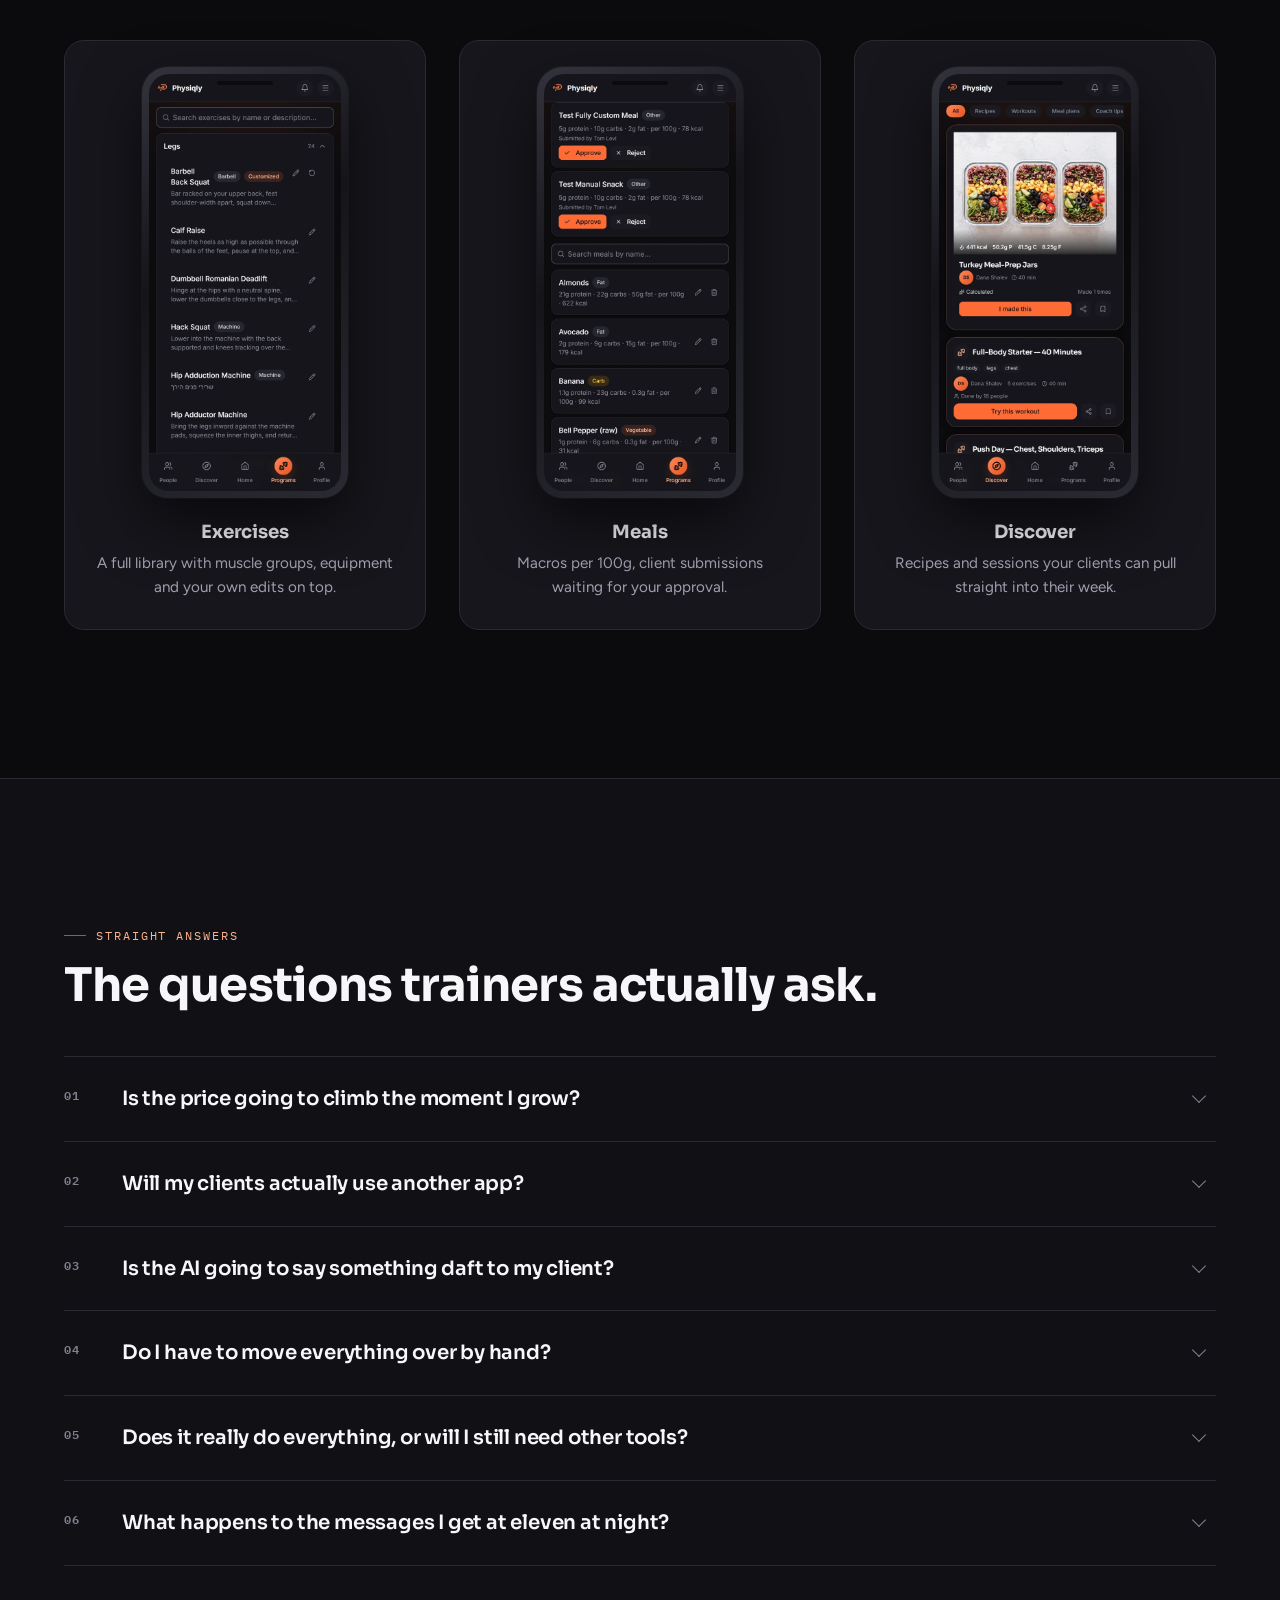
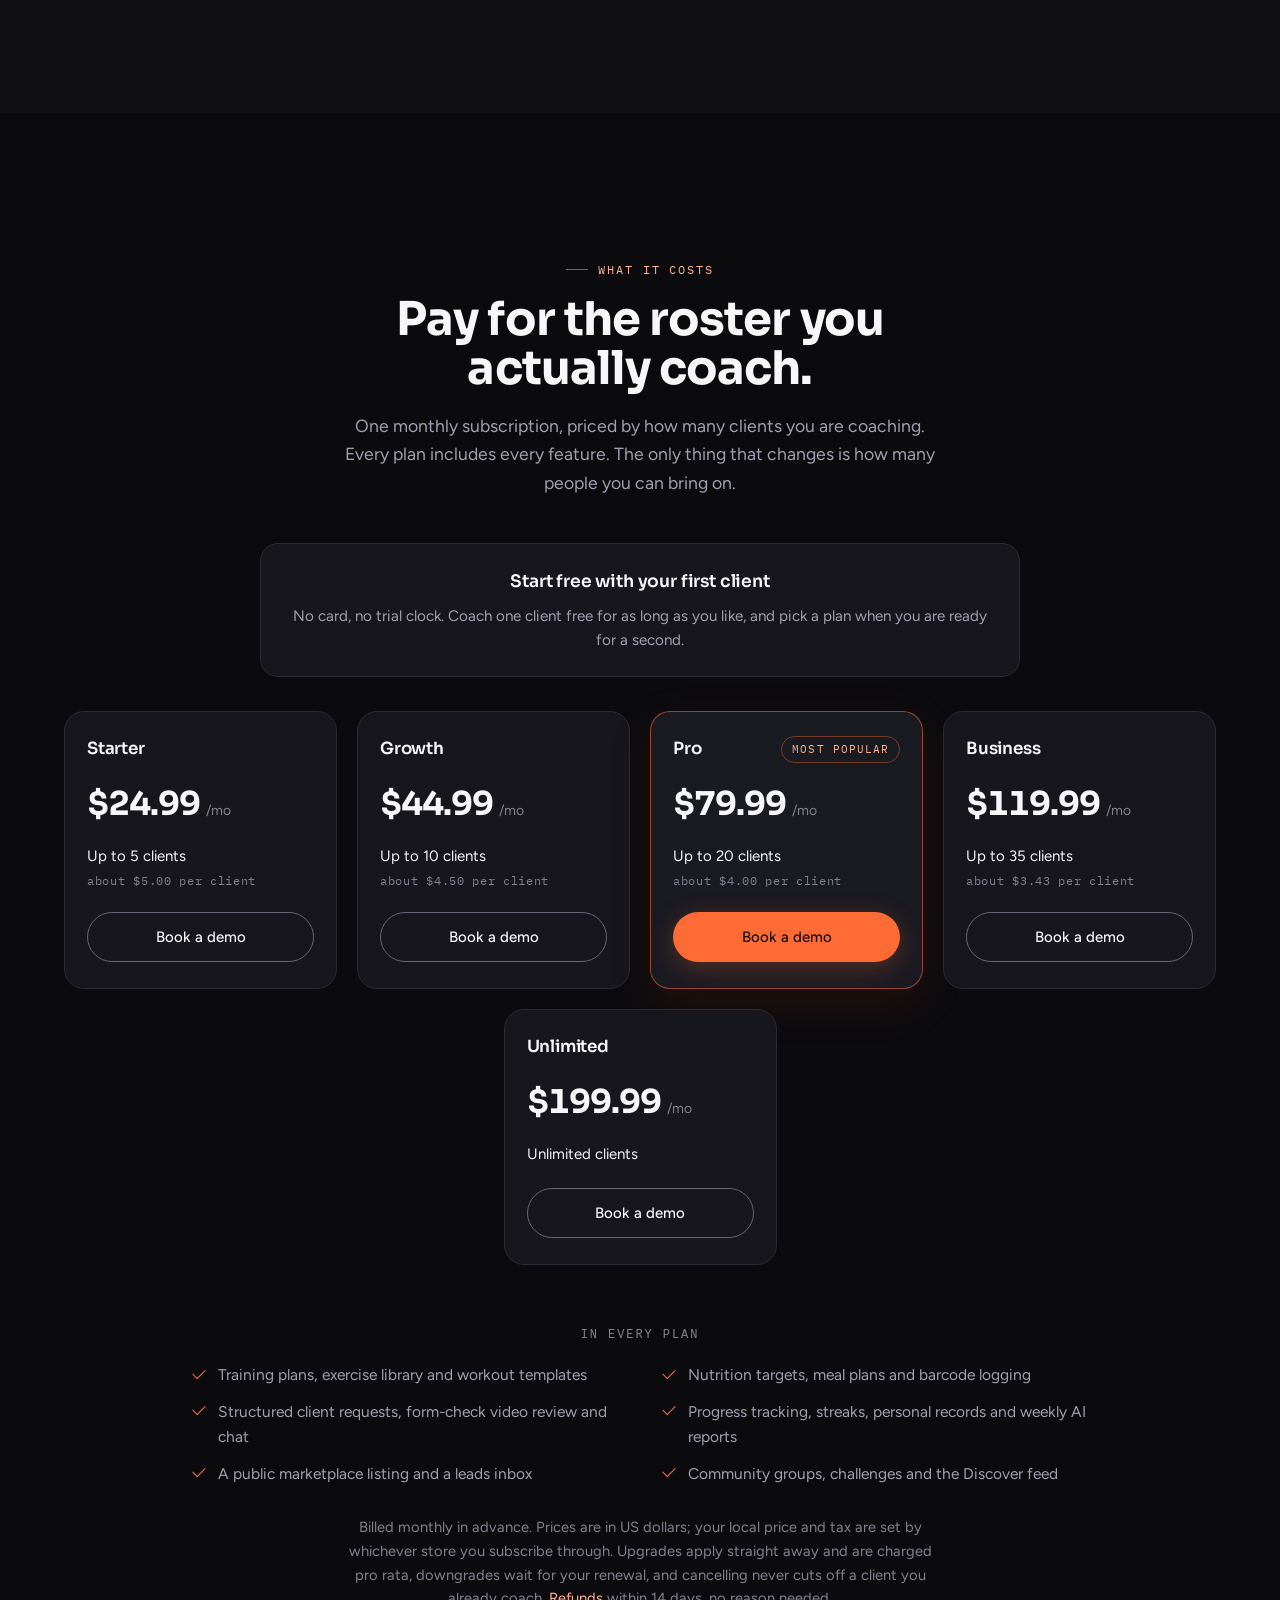
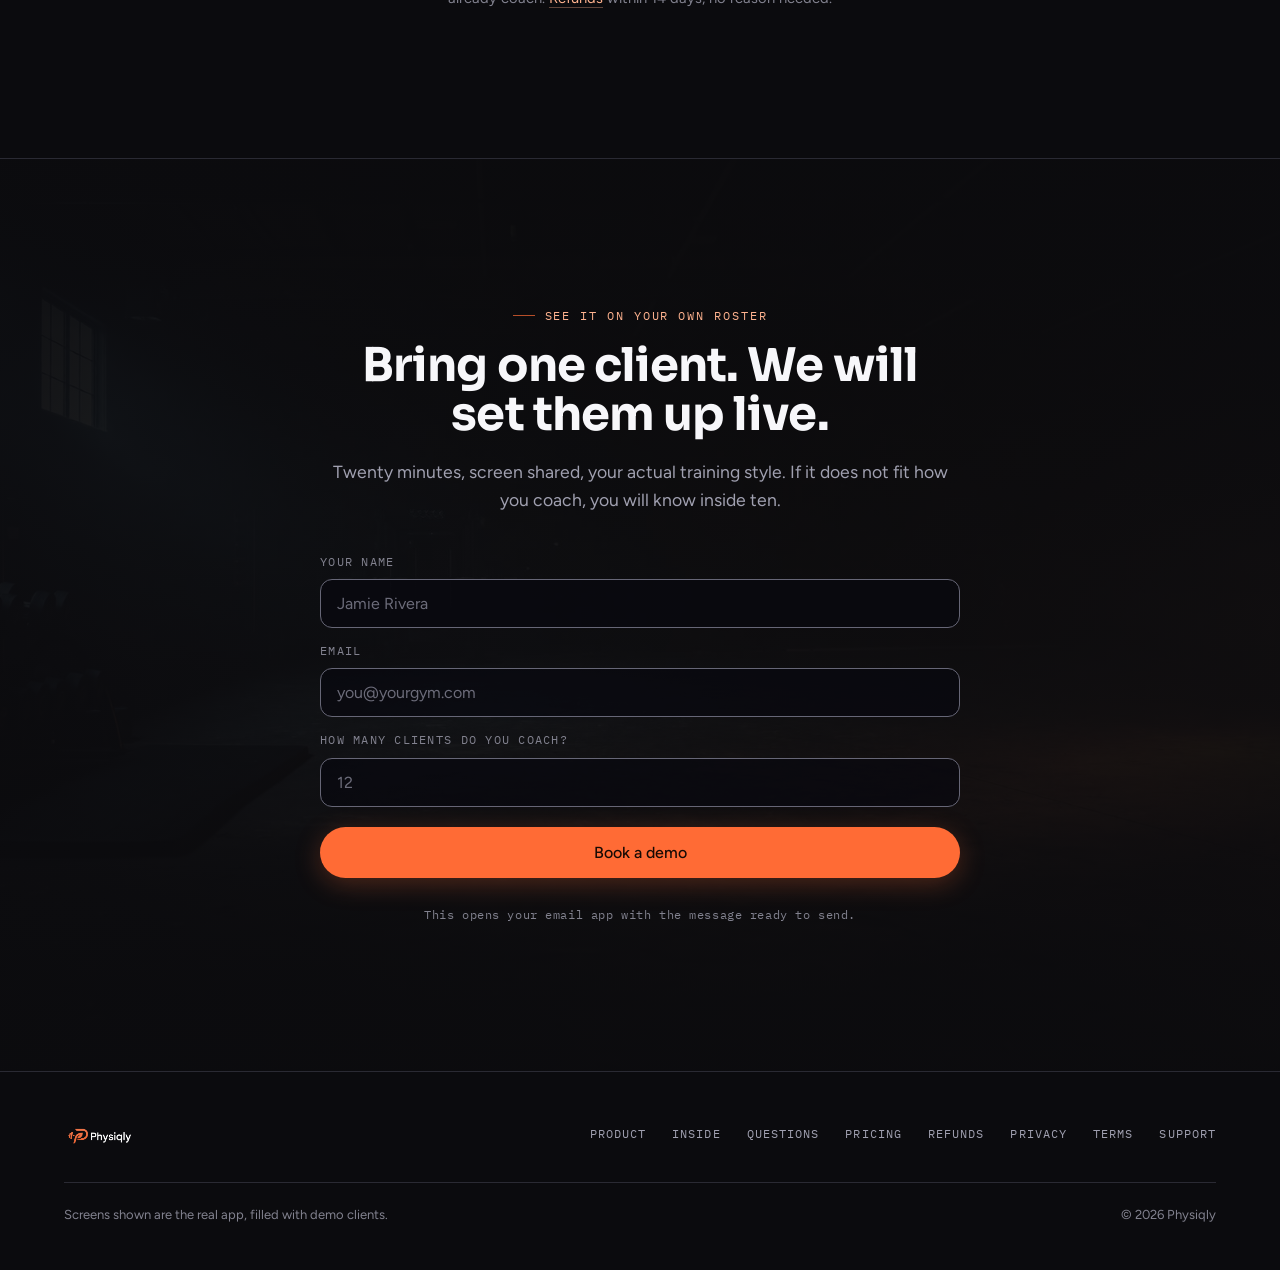
==== commit 5364f59c: "fixed" ====
--- a/physiqly/index.html
+++ b/physiqly/index.html
@@ -12,7 +12,7 @@
 <meta property="og:title" content="Physiqly. Coach the person, not the paperwork.">
 <meta property="og:description" content="The plan, the food, the progress and the messages for every client, in one app.">
 <meta property="og:url" content="REPLACE_WITH_LIVE_URL">
-<meta property="og:image" content="REPLACE_WITH_LIVE_URL/assets/hero-ending.jpg">
+<meta property="og:image" content="REPLACE_WITH_LIVE_URL/assets/hero.jpg">
 <meta name="twitter:card" content="summary_large_image">
 
 <link rel="icon" href="data:image/svg+xml,%3Csvg xmlns='http://www.w3.org/2000/svg' viewBox='0 0 32 32'%3E%3Crect width='32' height='32' rx='7' fill='%230b0b0e'/%3E%3Cpath d='M11 25V9.5a1 1 0 0 1 1-1h5.6a5.2 5.2 0 0 1 0 10.4H14' stroke='%23ff6b35' stroke-width='3.1' fill='none' stroke-linecap='round' stroke-linejoin='round'/%3E%3Cpath d='M6.5 12.5v6M9 11v9' stroke='%23ff6b35' stroke-width='2.1' stroke-linecap='round'/%3E%3C/svg%3E">
@@ -81,18 +81,14 @@
 .env::before{
   content:"";position:absolute;inset:-10%;
   background:
-    radial-gradient(ellipse 60% 40% at 22% 12%,rgba(196,65,19,.13),transparent 60%),
-    radial-gradient(ellipse 50% 45% at 84% 68%,rgba(56,189,248,.055),transparent 62%),
-    radial-gradient(ellipse 70% 50% at 50% 108%,rgba(255,107,53,.09),transparent 60%);
-  animation:envdrift 90s var(--ease) -30s infinite alternate;
+    radial-gradient(ellipse 60% 42% at 20% 10%,rgba(196,65,19,.10),transparent 62%),
+    radial-gradient(ellipse 52% 46% at 86% 70%,rgba(56,189,248,.04),transparent 64%),
+    radial-gradient(ellipse 72% 50% at 50% 110%,rgba(255,107,53,.07),transparent 62%);
+  animation:envdrift 110s var(--ease) -40s infinite alternate;
 }
 @keyframes envdrift{
   0%{transform:translate3d(0,0,0) scale(1)}
-  100%{transform:translate3d(0,-2.4%,0) scale(1.07)}
-}
-.env::after{ /* grain */
-  content:"";position:absolute;inset:0;opacity:.16;
-  background-image:url("data:image/svg+xml,%3Csvg xmlns='http://www.w3.org/2000/svg' width='140' height='140'%3E%3Cfilter id='n'%3E%3CfeTurbulence type='fractalNoise' baseFrequency='.85' numOctaves='3'/%3E%3C/filter%3E%3Crect width='140' height='140' filter='url(%23n)' opacity='.42'/%3E%3C/svg%3E");
+  100%{transform:translate3d(0,-2%,0) scale(1.06)}
 }
 
 /* ============================================================
@@ -131,258 +127,115 @@
 @media (pointer:coarse){.btn{min-height:44px;display:inline-flex;align-items:center;justify-content:center}}
 
 /* ============================================================
-   HERO - pinned scrub stage
-   ============================================================ */
-.hero{position:relative;height:600vh;z-index:1}
-.stage{
-  position:sticky;top:0;height:100vh;height:100svh;overflow:hidden;
-  background:var(--canvas);
-  isolation:isolate;   /* keeps every scrim layer inside the stage's own stack */
-}
-.poster,.hero-video{
-  position:absolute;inset:0;width:100%;height:100%;
-  object-fit:cover;background-size:cover;background-position:center;
-}
-.hero-video{opacity:0;transition:opacity .9s var(--ease);will-change:transform;transform:translateZ(0)}
-.stage.video-ready .hero-video{opacity:1}
-.stage.video-failed .hero-video{display:none}
-
-/* base scrim, always on */
-.scrim{
-  position:absolute;inset:0;pointer-events:none;
-  background:radial-gradient(ellipse 120% 90% at 50% 45%,rgba(10,10,18,0) 35%,rgba(10,10,18,.62) 100%);
-}
-/* a soft top wash so the fixed nav always has ground */
-.scrim-top{
-  position:absolute;left:0;right:0;top:0;height:220px;pointer-events:none;
-  background:linear-gradient(180deg,rgba(6,6,11,.78),rgba(6,6,11,0));
-}
-
-.band{
-  position:absolute;left:0;right:0;
-  padding:0 var(--gut);
-  opacity:0;pointer-events:none;
-  text-shadow:var(--tshadow);
-  z-index:3;            /* words always win over the phone reveal below them */
-}
-/* Per-band scrim. Wide enough to cover the FULL text width, and the peak alpha
-   is tuned per band against that band's own worst frame, never the average. */
-.band::before{
-  content:"";position:absolute;inset:-62% -18%;pointer-events:none;
-  opacity:calc(.25 + .75*var(--k,1));
-  /* The radii must stay under ~64% of the box, or the gradient is still opaque
-     when it reaches the element edge and clips into a visible hard band. */
-  background:radial-gradient(ellipse 58% 50% at 50% 50%,
-    rgba(5,5,10,var(--sa,.86)) 0%,
-    rgba(5,5,10,var(--sb,.66)) 55%,
-    rgba(5,5,10,0) 82%);
-}
-/* band 1 sits beside the glowing icons, so its lanes carry the deepest scrim */
-#b1 .lane::before{--sa:.9;--sb:.7}
-.band .btn{text-shadow:none}
-/* ---- SIDE LANES ----------------------------------------------------------
-   The footage keeps its action in the centre column: icons flank it at the
-   start, the two currents braid straight down the middle, the phone forms
-   there at the end. So the words live in the dark margins to either side of
-   that column and never sit on top of it. Each lane is placed independently,
-   which is what lets one line arrive on the left and the next answer it on
-   the right, at its own height, instead of a stack down the middle. */
-.band-lanes{top:0;bottom:0;padding:0}
-.band-lanes::before{display:none}   /* lanes carry their own scrims instead */
-/* shrink-to-fit so a two-word line gets a small scrim instead of one sized to
-   an empty column; long lines still wrap at the max-width */
-.lane{position:absolute;width:max-content;max-width:min(24ch,32vw)}
-/* The two-sided scrim: one ellipse per lane, the centre lane left completely
-   alone so the braid keeps its brightness. Never one scrim stretched across. */
-.lane::before{
-  content:"";position:absolute;inset:-52% -26%;pointer-events:none;
-  opacity:calc(.25 + .75*var(--k,1));
-  background:radial-gradient(ellipse 60% 52% at 50% 50%,
-    rgba(5,5,10,var(--sa,.84)) 0%,
-    rgba(5,5,10,var(--sb,.6)) 52%,
-    rgba(5,5,10,0) 80%);
-}
-/* text paints after the scrim: both are z-index auto, so DOM order decides */
-.lane .line{position:relative}
-.lane-l{left:var(--gut);text-align:left}
-.lane-r{right:var(--gut);text-align:right}
-.lane .line{
-  font-family:var(--font-display);font-weight:700;
-  font-size:clamp(1.5rem,3.3vw,2.7rem);line-height:1.1;letter-spacing:-.025em;
-  margin:0;
-}
-/* Each beat sits at its own height, and the answering line sits lower than the
-   line it answers, so the eye travels instead of resting in one fixed spot. */
-#b1 .lane-l{top:19vh}
-#b1 .lane-r{top:37vh}
-#b2 .lane-r{top:17vh}
-#b2 .lane-l{top:39vh}
-/* The convergence beat: the two sides have become one, so this is the line
-   that earns the centre. It sits above the braid's brightest stretch. */
-.band-mid{top:21vh;text-align:center}
-.band-mid .line{
-  font-family:var(--font-display);font-weight:700;
-  font-size:clamp(1.7rem,4.4vw,3.2rem);line-height:1.08;letter-spacing:-.025em;
-  max-width:18ch;margin:0 auto;
-}
-@media (max-width:720px),
-       (orientation:portrait) and (max-width:1024px),
-       (orientation:portrait) and (pointer:coarse){
-  /* portrait has no room for two columns abreast, so the lanes keep their
-     left/right identity but take more width, staggered down the frame */
-  .lane{max-width:min(20ch,74vw)}
-  #b1 .lane-l{top:17vh}
-  #b1 .lane-r{top:34vh}
-  #b2 .lane-r{top:16vh}
-  #b2 .lane-l{top:35vh}
-  .band-mid{top:19vh}
-}
-/* The settle. The brand mark lives in the footage at frame centre, so the words
-   sit below it rather than on top of it. */
-.band-settle{top:auto;bottom:7vh;text-align:center}
-.band-settle::before{inset:-34% -16%;
-  background:radial-gradient(ellipse 56% 52% at 50% 50%,
-    rgba(5,5,10,.8) 0%,rgba(5,5,10,.6) 55%,rgba(5,5,10,0) 82%)}
-.band-settle .line{
-  font-family:var(--font-display);font-weight:700;
-  font-size:clamp(1.6rem,4vw,2.9rem);line-height:1.08;letter-spacing:-.025em;
-  max-width:17ch;margin:0 auto;
-}
-.settle-cta{
-  margin-top:24px;display:flex;gap:14px;justify-content:center;flex-wrap:wrap;
-  opacity:var(--kb,0);transform:translateY(calc((1 - var(--kb,0))*14px));
-}
-/* a shallow desktop window has no room under the mark for a two-line headline */
-@media (max-height:620px){.band-settle{bottom:4vh}.band-settle .line{font-size:1.5rem}}
-
-/* The settle's arrival: the real product screen fades in exactly where the
-   footage's own glow resolves into a phone shape. This is real DOM text, not
-   the model's approximation of small lettering, so it is always crisp. Reuses
-   the .phone frame styled for the lower sections. */
-/* Sized by HEIGHT, not width, and deliberately shorter than the footage's own
-   phone: the video puts the phone between 16vh and 68vh, and the settle
-   headline starts around 71vh, so capping the overlay at 50vh from 16vh
-   leaves a clear gap under it no matter how the text wraps. Sizing by width
-   was the bug: a wide viewport made it tall enough to reach the headline. */
-/* left/top/width/height are written by layoutPhoneReveal(), which maps the
-   footage's own glowing phone through the video's cover transform, so the
-   screen lands exactly inside the glow at any window shape. Sizing it in CSS
-   cannot work: the video is cover-cropped, so how much of the frame is on
-   screen changes with the viewport's aspect ratio. The values here are only
-   the fallback for when the video never loads. */
-.hero-phone-reveal{
-  position:absolute;left:41%;top:16vh;width:18%;height:52vh;
-  pointer-events:none;z-index:2;opacity:0;
-}
-/* The footage already draws the phone body, its rim and its glow, so the
-   overlay contributes the screen alone. Its own bezel, shadow and notch would
-   double what the video is drawing. */
-.hero-phone-reveal .phone{
-  width:100%;height:100%;max-width:none;padding:0;
-  background:none;box-shadow:none;border-radius:0;
-  display:flex;align-items:center;justify-content:center;
-}
-.hero-phone-reveal .phone::after{display:none}
-.hero-phone-reveal .phone img{
-  width:94%;height:95%;                 /* the video's bright rim stays visible around it */
-  object-fit:cover;object-position:top; /* the box is wider than the shot, so keep the header */
-  border-radius:clamp(8px,1.8vh,20px);
-}
-
-/* word / character split primitives */
-.w{display:inline-block;white-space:pre}
-.c{display:inline-block;will-change:transform,opacity}
+   HERO - one photograph, one headline, no video
+   The shot puts the trainer right of centre with the phone's warm light on
+   him, so the words take the calm left third and the veil only deepens under
+   them. Portrait screens get the vertical cut of the same frame with the
+   words underneath, because a side column has nowhere to live at 390px.
+   ============================================================ */
+.hero{
+  position:relative;min-height:100svh;display:flex;align-items:center;
+  padding:clamp(116px,15vh,180px) var(--gut) clamp(72px,11vh,116px);
+  overflow:hidden;z-index:1;isolation:isolate;background:var(--canvas);
+}
 .vh{position:absolute;width:1px;height:1px;overflow:hidden;clip:rect(0 0 0 0);white-space:nowrap}
-
-/* (a) scatter */
-.e-scatter .c{
-  --kc:clamp(0,(var(--k,0) - var(--th,0))*2.6,1);opacity:var(--kc);
-  transform:translate(calc((1 - var(--kc))*var(--jx,0px)),calc((1 - var(--kc))*var(--jy,0px)))
-            rotate(calc((1 - var(--kc))*var(--jr,0deg)));
-}
-/* (d) word-punch with overshoot */
-.e-punch .w{
-  --kc:clamp(0,(var(--k,0) - var(--th,0))*3,1);
-  --ks2:clamp(0,(var(--k,0) - var(--th,0) - var(--sd,.1))*var(--ss,3.2),1);
-  opacity:var(--kc);
-  transform:scale(calc(0.62 + (0.38 + var(--ov,.12))*var(--kc) - var(--ov,.12)*var(--ks2)));
-}
-.e-punch .w.em{--ov:.24;--sd:.16;--ss:2.6}
-/* (i) weave - characters arrive alternating from above and below */
-.e-weave .c{
-  --kc:clamp(0,(var(--k,0) - var(--th,0))*2.7,1);opacity:var(--kc);
-  transform:translateY(calc((1 - var(--kc))*var(--jy,0px)));
-}
-/* (e) word-by-word rise */
-.e-rise .w{
-  --kc:clamp(0,(var(--k,0) - var(--th,0))*2.9,1);opacity:var(--kc);
-  transform:translateY(calc((1 - var(--kc))*22px));
-}
-/* slide-l / slide-r - the line arrives whole from its own side, words trailing
-   in reading order; the entrance IS the side the line lives on */
-.e-slide-l .w{
-  --kc:clamp(0,(var(--k,0) - var(--th,0))*2.8,1);opacity:var(--kc);
-  transform:translateX(calc((1 - var(--kc))*-3em));
-}
-.e-slide-r .w{
-  --kc:clamp(0,(var(--k,0) - var(--th,0))*2.8,1);opacity:var(--kc);
-  transform:translateX(calc((1 - var(--kc))*3em));
-}
-/* converge - the two strands closing to one: characters left of centre arrive
-   from the left, characters right of centre arrive from the right */
-.e-converge .c{
-  --kc:clamp(0,(var(--k,0) - var(--th,0))*2.4,1);opacity:var(--kc);
-  transform:translateX(calc((1 - var(--kc))*var(--jx,0px)));
-}
-
-/* loading ring */
-.ring{
-  position:absolute;left:50%;bottom:44px;transform:translateX(-50%);
-  width:34px;height:34px;color:var(--accent-muted);opacity:.85;
-  transition:opacity .5s var(--ease);
-}
-.ring circle{transition:stroke-dashoffset .18s linear;transform:rotate(-90deg);transform-origin:50% 50%}
-.stage.video-ready .ring{opacity:0}
-.chev{
-  position:absolute;left:50%;bottom:40px;transform:translateX(-50%);
-  color:var(--text-faint);animation:bob 2.6s var(--ease) infinite;
-}
-@keyframes bob{0%,100%{transform:translate(-50%,0)}50%{transform:translate(-50%,7px)}}
-@media (max-height:560px){.ring,.chev{display:none}}
-
-/* ============================================================
-   STATIC HERO - five gates, matched exactly in JS
-   ============================================================ */
-/* The ending frame already carries the brand mark, so it is the hero image and
-   the words sit under it. No separate logo, or the mark appears twice. */
-.static-hero{display:none;position:relative;min-height:100svh;z-index:1;
-  align-items:flex-end;justify-content:center;text-align:center;
-  padding:96px var(--gut) 8vh;overflow:hidden}
-.static-hero .bgimg{position:absolute;inset:0;background-size:cover;background-position:center 26%}
-/* stays clear across the mark's band so the brand orange keeps its punch,
-   then ramps hard below it to carry the headline */
-.static-hero .bgscrim{position:absolute;inset:0;
-  background:linear-gradient(180deg,
-    rgba(6,6,11,.5) 0%,
-    rgba(6,6,11,.12) 20%,
-    rgba(6,6,11,.12) 52%,
-    rgba(6,6,11,.9) 70%,
-    rgba(6,6,11,.97) 100%)}
-.static-inner{position:relative;max-width:660px;text-shadow:var(--tshadow)}
-.static-inner h1{font-size:clamp(2rem,8.4vw,2.9rem);letter-spacing:-.03em}
-.static-inner p{margin-top:18px;color:var(--text-secondary);font-size:1.04rem}
-.static-inner .btn{text-shadow:none}
-.static-cta{margin-top:28px;display:flex;gap:12px;justify-content:center;flex-wrap:wrap}
-.static-note{margin:16px auto 0;font-family:var(--font-mono);font-size:12px;
-  letter-spacing:.04em;color:var(--text-faint);max-width:34ch}
-
-/* Phones and tablets get their own portrait cut of the scrub (below), not the
-   static fallback. Only reduced motion and a phone held sideways (no room for
-   the journey) fall back to the composed still image. */
-@media (orientation:landscape) and (pointer:coarse) and (max-height:560px),
-       (prefers-reduced-motion:reduce){
-  .hero{display:none}
-  .static-hero{display:flex}
+.hero-media{position:absolute;inset:0;z-index:-2}
+.hero-media img{width:100%;height:100%;object-fit:cover;object-position:58% 42%;display:block}
+.hero-veil{
+  position:absolute;inset:0;z-index:-1;pointer-events:none;
+  background:
+    linear-gradient(180deg,rgba(7,7,11,.86),rgba(7,7,11,0) 32%),
+    linear-gradient(96deg,rgba(7,7,11,.95) 0%,rgba(7,7,11,.87) 24%,rgba(7,7,11,.5) 44%,rgba(7,7,11,.08) 64%,rgba(7,7,11,0) 100%),
+    linear-gradient(0deg,rgba(7,7,11,.72),rgba(7,7,11,0) 34%);
+}
+.hero-inner{position:relative;width:100%;max-width:34rem;
+  text-shadow:0 1px 2px rgba(5,5,10,.75),0 6px 26px rgba(5,5,10,.55)}
+.hero-inner .btn{text-shadow:none}
+.hero-kicker{
+  font-family:var(--font-mono);font-size:12px;letter-spacing:.16em;text-transform:uppercase;
+  color:var(--accent-muted);display:flex;align-items:center;gap:10px;margin-bottom:22px;
+}
+.hero-kicker::before{content:"";width:24px;height:1px;background:var(--accent);opacity:.75;flex:none}
+.hero h1{
+  font-size:clamp(2.35rem,5.4vw,4rem);line-height:1.02;letter-spacing:-.035em;
+  max-width:15ch;text-wrap:balance;
+}
+.hero-sub{
+  margin-top:22px;color:var(--text-secondary);line-height:1.62;
+  font-size:clamp(1.02rem,1.4vw,1.15rem);max-width:36ch;
+}
+.hero-cta{margin-top:34px;display:flex;gap:13px;flex-wrap:wrap}
+/* --text-faint measured 4.08:1 against the brightest pixel it can sit over at
+   1440 wide, which is under the 4.5 floor for text this small. */
+.hero-note{
+  margin-top:20px;font-family:var(--font-mono);font-size:11.5px;letter-spacing:.07em;
+  color:var(--text-secondary);
+}
+.hero-scroll{
+  position:absolute;left:50%;bottom:24px;transform:translateX(-50%);
+  color:var(--text-faint);opacity:.72;padding:8px;
+  transition:opacity .4s var(--ease),color .4s var(--ease);
+}
+.hero-scroll:hover{opacity:1;color:var(--accent-muted)}
+.hero-scroll svg{display:block;animation:bob 3.4s var(--ease) -1s infinite}
+@keyframes bob{0%,100%{transform:translateY(0)}50%{transform:translateY(6px)}}
+@media (max-height:620px){.hero-scroll{display:none}}
+
+/* Portrait and small screens: the photograph stops and the words start.
+   Overlaying them was measured at 2.44:1 on the kicker, because the vertical
+   cut puts the phone glow and the mark on the shirt exactly where a headline
+   block lands at 375px. Deepening the gradient enough to fix that buried the
+   mark as well, so the shot keeps the top of the screen at full strength and
+   the words sit on the canvas underneath it, where contrast is the same as
+   every other section on the page. */
+@media (max-width:860px),(orientation:portrait) and (max-width:1024px){
+  .hero{
+    display:block;min-height:0;align-items:stretch;
+    padding:0 0 clamp(58px,10vw,92px);
+  }
+  .hero-media{position:relative;inset:auto;z-index:0;height:min(52svh,430px)}
+  .hero-media img{object-position:50% 24%}
+  .hero-veil{
+    position:absolute;top:0;left:0;right:0;bottom:auto;z-index:1;
+    height:min(52svh,430px);
+    background:
+      linear-gradient(180deg,rgba(7,7,11,.8),rgba(7,7,11,0) 26%),
+      linear-gradient(0deg,rgba(7,7,11,1) 0%,rgba(7,7,11,.72) 12%,rgba(7,7,11,.16) 30%,rgba(7,7,11,0) 46%);
+  }
+  .hero-inner{position:relative;z-index:2;max-width:none;margin-top:-14px;padding:0 var(--gut);text-shadow:none}
+  .hero-kicker{margin-bottom:16px}
+  .hero h1{font-size:clamp(2.15rem,8.6vw,3.1rem);max-width:16ch}
+  .hero-sub{margin-top:18px;max-width:40ch}
+  .hero-cta{margin-top:28px}
+  .hero-scroll{display:none}
+}
+@media (max-width:420px){
+  .hero-cta{gap:10px}
+  .hero-cta .btn{flex:1 1 100%}
+}
+
+/* ============================================================
+   FULL-BLEED PHOTO BAND
+   One photograph opening a section, so a long run of app screenshots is
+   broken by something with air in it.
+   ============================================================ */
+.band-photo{
+  position:relative;margin:0 calc(var(--gut) * -1) clamp(58px,7vw,92px);
+  aspect-ratio:16/6.4;overflow:hidden;
+}
+.band-photo img{width:100%;height:100%;object-fit:cover;object-position:center 56%;display:block}
+.band-photo::after{
+  content:"";position:absolute;inset:0;pointer-events:none;
+  background:linear-gradient(180deg,rgba(11,11,14,.62),rgba(11,11,14,.06) 34%,rgba(11,11,14,.9));
+}
+.band-photo figcaption{
+  position:absolute;left:var(--gut);right:var(--gut);bottom:clamp(18px,2.6vw,32px);
+  font-family:var(--font-mono);font-size:clamp(11px,1.3vw,12.5px);letter-spacing:.1em;
+  text-transform:uppercase;color:var(--text-secondary);
+}
+@media (max-width:700px){
+  .band-photo{aspect-ratio:4/3.1;margin-bottom:clamp(44px,9vw,64px)}
+  .band-photo figcaption{letter-spacing:.07em}
 }
 
 /* ============================================================
@@ -399,40 +252,6 @@
 h2{font-size:clamp(1.7rem,4.1vw,2.9rem)}
 .lede{margin-top:18px;color:var(--text-secondary);font-size:clamp(1rem,1.5vw,1.1rem);max-width:56ch}
 
-.spine{
-  position:absolute;left:calc(var(--gut) * .42);top:0;bottom:0;width:64px;
-  pointer-events:none;z-index:1;
-}
-.spine svg{width:100%;height:100%}
-.spine path{fill:none;vector-effect:non-scaling-stroke;stroke-linecap:round}
-.spine .s-track{stroke:var(--hairline);stroke-width:1;opacity:.85}
-.spine .s-warm{stroke:var(--accent);stroke-width:1.6;opacity:.55}
-.spine .s-cool{stroke:var(--strand-cool);stroke-width:1.4;opacity:.34}
-.spine .s-merged{stroke:var(--accent);stroke-width:2.4;opacity:.75}
-@media (max-width:1180px){.spine{display:none}}
-
-/* Each marker lives INSIDE its own section, so it is pinned to that section by
-   layout and can never drift. Computing pixel offsets against main went stale
-   the moment a lazy screenshot loaded and pushed the sections down.
-   32px is the spine path's own x, being half of its 64px viewBox width. */
-.marker{
-  position:absolute;left:calc(var(--gut) * .42 + 32px);top:70px;
-  padding-left:15px;          /* digits sit beside the spine, never on top of it */
-  font-family:var(--font-mono);font-size:11px;letter-spacing:.12em;color:var(--text-faint);
-  z-index:3;line-height:1;
-}
-.marker::before{
-  content:"";position:absolute;left:-3.5px;top:1px;
-  width:7px;height:7px;border-radius:50%;background:var(--accent);
-  box-shadow:0 0 0 4px rgba(255,107,53,.13);
-}
-.marker.lit::after{
-  content:"";position:absolute;left:-3.5px;top:1px;
-  width:7px;height:7px;border-radius:50%;background:var(--accent);
-  animation:pulse 4.5s var(--ease) -1.2s infinite;
-}
-@keyframes pulse{0%,100%{box-shadow:0 0 0 3px rgba(255,107,53,.1)}50%{box-shadow:0 0 0 11px rgba(255,107,53,0)}}
-@media (max-width:1180px){.marker{display:none}}
 
 /* ============================================================
    ENTRANCES
@@ -750,7 +569,8 @@
    S9 - CTA + FORM
    ============================================================ */
 .s-cta{position:relative;overflow:hidden;text-align:center;border-top:1px solid var(--hairline)}
-.s-cta .bgimg{position:absolute;inset:0;background-size:cover;background-position:center;opacity:.4}
+.s-cta .bgimg{position:absolute;inset:0;opacity:.5;
+  background-image:url('assets/gym-floor.jpg');background-size:cover;background-position:center 62%}
 .s-cta .bgscrim{position:absolute;inset:0;
   background:radial-gradient(ellipse 80% 70% at 50% 46%,rgba(11,11,14,.62) 0%,rgba(11,11,14,.93) 72%)}
 .s-cta .wrap{max-width:640px}
@@ -812,9 +632,56 @@
   }
   .rv .part{opacity:1;transform:none}
   .braid-core{opacity:1;transform:none}
-  .hero-video{opacity:1}
 }
 body.paused *,body.paused *::before,body.paused *::after{animation-play-state:paused !important}
+
+/* ============================================================
+   THE CALM PASS
+   The page used to carry a scrubbed video, a drawn spine and a grain layer.
+   With those gone the rest is given more air, and the loud bits are dialled
+   back so the orange only appears where it means something.
+   ============================================================ */
+.section{padding:clamp(88px,11.5vw,164px) var(--gut)}
+.lede{line-height:1.62}
+.phone-glow::before{background:radial-gradient(ellipse at center,rgba(255,107,53,.1),transparent 68%)}
+.phone{box-shadow:0 24px 60px rgba(0,0,0,.55),0 0 0 1px rgba(255,255,255,.045)}
+.card:hover,.tier:hover{transform:translateY(-4px)}
+.tier.featured{box-shadow:0 14px 44px rgba(196,65,19,.13)}
+
+/* ============================================================
+   PHONE PASS
+   Checked at 390x844 and 768x1024. Headings were sized off vw at desktop
+   ratios and came out small on a phone; the screenshots were also running
+   wider than a phone screen ever shows them.
+   ============================================================ */
+@media (max-width:720px){
+  body{font-size:16.5px}
+  h2{font-size:clamp(1.85rem,6.6vw,2.3rem)}
+  .lede{font-size:1.02rem}
+  .kicker{font-size:11.5px;letter-spacing:.14em}
+  .phone{max-width:262px}
+  .s-roster .phone{margin-top:38px}
+  .stats{margin-top:38px}
+  .stat{padding:22px 18px}
+  .rules{margin-top:24px}
+  .braid-stage{gap:12px;min-height:168px}
+  .chip{font-size:11.5px;padding:8px 13px}
+  .faq{margin-top:34px}
+  .tiers{gap:14px}
+  .tier{padding:22px 20px 24px}
+  .included ul{grid-template-columns:1fr;gap:11px}
+  .foot{gap:22px}
+  .foot-links{gap:18px}
+  .foot-note{flex-direction:column;gap:8px}
+}
+@media (max-width:400px){
+  .braid-stage{flex-direction:column;align-items:stretch;min-height:0;gap:10px}
+  .braid-seam{display:none}
+  .strand{flex-direction:row;flex-wrap:wrap;justify-content:center;gap:8px}
+  .braid-core{position:static;transform:none;width:auto;margin:14px 0 0;
+    opacity:calc(.15 + .85*var(--core,0))}
+  .hold-btn{margin-top:26px;width:100%}
+}
 </style>
 </head>
 <body>
@@ -835,85 +702,36 @@
   </div>
 </nav>
 
-<!-- ===================== SCRUB HERO ===================== -->
+<!-- ===================== HERO ===================== -->
 <header class="hero" id="hero" aria-label="Introduction">
-  <div class="stage" id="stage">
-    <div class="poster" id="poster" aria-hidden="true"></div>
-    <video class="hero-video" id="hero-video" preload="none" muted playsinline aria-hidden="true" tabindex="-1"></video>
-    <div class="scrim" aria-hidden="true"></div>
-    <div class="scrim-top" aria-hidden="true"></div>
-
-    <div class="band band-lanes" data-band="0,0.22" data-ramp="0.05" id="b1">
-      <div class="lane lane-l">
-        <p class="line" data-split="word" data-entrance="slide-l" data-delay="0">One client.</p>
-      </div>
-      <div class="lane lane-r">
-        <p class="line" data-split="word" data-entrance="slide-r" data-delay="0.4">Five apps.</p>
-      </div>
-    </div>
-
-    <div class="band band-lanes" data-band="0.26,0.48" data-ramp="0.05" id="b2">
-      <div class="lane lane-r">
-        <p class="line" data-split="word" data-entrance="slide-r" data-delay="0">None of them talk.</p>
-      </div>
-      <div class="lane lane-l">
-        <p class="line" data-split="word" data-entrance="slide-l" data-delay="0.4">So you become the glue.</p>
-      </div>
-    </div>
-
-    <div class="band band-mid" data-band="0.52,0.74" id="b3">
-      <p class="line" data-split="char" data-entrance="converge">Physiqly runs all of it in one place.</p>
-    </div>
-
-    <div class="band band-settle" data-band="0.78,1" data-entrance="rise" data-ramp="0.05" id="b4">
-      <p class="line" data-split="word" data-entrance="rise">Coach the person. Not the paperwork.</p>
-      <div class="settle-cta">
-        <a class="btn btn-primary" href="#demo">Book a demo</a>
-        <a class="btn btn-ghost" href="#ai-coach">See it working</a>
-      </div>
-    </div>
-
-    <!-- loading="lazy" never fired here: the wrapper sits at opacity 0 until the
-         settle, and the image stayed unfetched, so the phone arrived empty.
-         It is 46KB, so it loads normally at low priority instead, behind the
-         poster and the video blob. -->
-    <div class="hero-phone-reveal" id="hero-phone-reveal" aria-hidden="true">
-      <div class="phone">
-        <img src="assets/shots/digest.webp" alt="" width="560" height="1214" fetchpriority="low" decoding="async">
-      </div>
-    </div>
-
-    <svg class="ring" id="ring" viewBox="0 0 48 48" aria-hidden="true">
-      <circle cx="24" cy="24" r="20" fill="none" stroke="currentColor" stroke-width="3"
-              stroke-dasharray="126" style="stroke-dashoffset:var(--ld,126)"/>
-    </svg>
+  <div class="hero-media" aria-hidden="true">
+    <picture>
+      <source media="(max-width:860px)" srcset="assets/hero-portrait.jpg">
+      <img src="assets/hero.jpg" alt="" width="2000" height="1116" fetchpriority="high" decoding="async">
+    </picture>
   </div>
-</header>
-
-<!-- ===================== STATIC HERO ===================== -->
-<header class="static-hero" id="static-hero" aria-label="Introduction">
-  <div class="bgimg" id="static-bg" aria-hidden="true"></div>
-  <div class="bgscrim" aria-hidden="true"></div>
-  <div class="static-inner">
+  <div class="hero-veil" aria-hidden="true"></div>
+
+  <div class="hero-inner">
+    <p class="hero-kicker">For personal trainers</p>
     <h1>Coach the person. Not the paperwork.</h1>
-    <p>Physiqly puts the plan, the food, the progress and the messages for every client in one app.</p>
-    <div class="static-cta">
+    <p class="hero-sub">The plan, the food, the progress and the messages for every client, in one app. Instead of five that never talk to each other.</p>
+    <div class="hero-cta">
       <a class="btn btn-primary" href="#demo">Book a demo</a>
       <a class="btn btn-ghost" href="#ai-coach">See it working</a>
     </div>
-    <p class="static-note">A 20 minute walkthrough. No card, no commitment.</p>
+    <p class="hero-note">Free with your first client. No card.</p>
   </div>
+
+  <a class="hero-scroll" href="#braid" aria-label="Skip to the first section">
+    <svg width="22" height="22" viewBox="0 0 24 24" fill="none" stroke="currentColor"
+         stroke-width="1.7" stroke-linecap="round" stroke-linejoin="round" aria-hidden="true">
+      <path d="M12 5v14M5 12l7 7 7-7"/>
+    </svg>
+  </a>
 </header>
 
 <main id="main" tabindex="-1">
-  <div class="spine" aria-hidden="true">
-    <svg viewBox="0 0 64 1000" preserveAspectRatio="none">
-      <path class="s-track" d="M32 0 L 32 1000"/>
-      <path class="s-warm" id="sp-warm" d="M32 0 C 46 90, 18 170, 32 260 C 46 350, 18 430, 32 520 C 44 600, 26 660, 32 700"/>
-      <path class="s-cool" id="sp-cool" d="M32 0 C 18 90, 46 170, 32 260 C 18 350, 46 430, 32 520 C 20 600, 38 660, 32 700"/>
-      <path class="s-merged" id="sp-merged" d="M32 700 L 32 1000"/>
-    </svg>
-  </div>
 
   <!-- ============ S1 : THE BRAID (interactive) ============ -->
   <section class="section s-braid" id="braid">
@@ -948,6 +766,11 @@
 
   <!-- ============ S2 : AI COACH ============ -->
   <section class="section s-ai" id="ai-coach">
+    <figure class="band-photo rv">
+      <img src="assets/night-desk.jpg" alt="A phone lying face up on a kitchen table late at night, its screen the only light in the room"
+           width="1600" height="900" loading="lazy" decoding="async">
+      <figcaption class="part">23:14. A client asks what to swap the incline press for.</figcaption>
+    </figure>
     <div class="wrap inner">
       <div class="rv ai-phone">
         <div class="phone phone-glow part">
@@ -1039,6 +862,11 @@
 
   <!-- ============ S5 : CLIENT SIDE ============ -->
   <section class="section s-client" id="client">
+    <figure class="band-photo rv">
+      <img src="assets/coach-floor.jpg" alt="A trainer standing on a dark gym floor at dawn, reading her phone"
+           width="1600" height="893" loading="lazy" decoding="async">
+      <figcaption class="part">The session is waiting before anybody has to ask for it.</figcaption>
+    </figure>
     <div class="wrap inner">
       <div class="rv">
         <p class="kicker part">The client side</p>
@@ -1124,7 +952,7 @@
       <div class="head">
         <p class="kicker part">What it costs</p>
         <h2 class="part">Pay for the roster you actually coach.</h2>
-        <p class="lede part">One monthly subscription, priced by how many clients you are coaching. Every plan includes every feature — the only thing that changes is how many people you can bring on.</p>
+        <p class="lede part">One monthly subscription, priced by how many clients you are coaching. Every plan includes every feature. The only thing that changes is how many people you can bring on.</p>
       </div>
 
       <div class="part">
@@ -1253,420 +1081,12 @@
 "use strict";
 
 /* ============================================================
-   CONSTANTS
-   ============================================================ */
-/* Two cuts of the same footage: a 16:9 desktop version and a 9:16 version
-   composed for portrait, chosen once when the scrub first arms. Both are
-   trimmed to end the instant the phone shape has fully formed and glows, so
-   the video never has to render small legible text (AI video does not hold
-   fine lettering reliably, even with a locked end frame). The real screen is
-   real DOM text instead: see #hero-phone-reveal below. */
-var VIDEO_URL, VIDEO_BYTES, POSTER_URL;
-var DESKTOP_VIDEO = 'assets/hero-scrub.mp4', DESKTOP_BYTES = 3178489, DESKTOP_POSTER = 'assets/hero-poster.jpg';
-var MOBILE_VIDEO  = 'assets/hero-scrub-mobile.mp4', MOBILE_BYTES = 2877300, MOBILE_POSTER = 'assets/hero-poster-mobile.jpg';
-var ENDING_URL  = 'assets/hero-ending.jpg';
-var ATMOS_URL   = 'assets/hero-atmos.jpg';
-
-/* Phones and portrait tablets get the mobile-cut scrub, not the static
-   fallback. Only reduced motion and a phone held sideways (no room for the
-   journey) fall back to the composed still image. Every string here must
-   match the CSS media queries character-for-character. */
-var MOBILE_GATES = [
-  '(max-width: 720px)',
-  '(orientation: portrait) and (max-width: 1024px)',
-  '(orientation: portrait) and (pointer: coarse)'
-];
-var STATIC_GATES = [
-  '(orientation: landscape) and (pointer: coarse) and (max-height: 560px)',
-  '(prefers-reduced-motion: reduce)'
-];
-
-/* Where the glowing phone sits in the LAST frame of each cut, as a fraction of
-   that frame. Measured off the shipped files by finding the largest solid
-   bright mass (scattered embers are rejected by requiring a long contiguous
-   run), not estimated by eye. Re-measure these if either cut is re-encoded. */
-var DESKTOP_PHONE_RECT = { x0:0.4008, x1:0.5797, y0:0.1639, y1:0.6819 };
-var MOBILE_PHONE_RECT  = { x0:0.2319, x1:0.7375, y0:0.1352, y1:0.6305 };
-
-var hero    = document.getElementById('hero');
-var stage   = document.getElementById('stage');
-var video   = document.getElementById('hero-video');
-var poster  = document.getElementById('poster');
-var ring    = document.getElementById('ring');
-var phoneReveal = document.getElementById('hero-phone-reveal');
-
+   HELPERS
+   ============================================================ */
 var clamp = function(v,lo,hi){ return Math.min(hi, Math.max(lo, v)); };
-var smoothstep = function(p,e0,e1){ var t = clamp((p-e0)/(e1-e0),0,1); return t*t*(3-2*t); };
-
-/* Put the crisp screen exactly where the footage's glow puts the phone.
-   object-fit:cover scales the video by the LARGER of the two ratios and centres
-   the overflow, so the same frame fraction lands at a different place on a
-   16:10 laptop than on an ultrawide. Recomputing from the video's real
-   intrinsic size is the only thing that holds across all of them. */
-function layoutPhoneReveal(){
-  if (!phoneReveal || !video.videoWidth || !video.videoHeight) return;
-  var R  = (heroMode === 'mobile') ? MOBILE_PHONE_RECT : DESKTOP_PHONE_RECT;
-  var sw = stage.clientWidth, sh = stage.clientHeight;
-  var scale = Math.max(sw / video.videoWidth, sh / video.videoHeight);
-  var dw = video.videoWidth * scale, dh = video.videoHeight * scale;
-  var offX = (sw - dw) / 2, offY = (sh - dh) / 2;
-  phoneReveal.style.left   = Math.round(offX + R.x0 * dw) + 'px';
-  phoneReveal.style.top    = Math.round(offY + R.y0 * dh) + 'px';
-  phoneReveal.style.width  = Math.round((R.x1 - R.x0) * dw) + 'px';
-  phoneReveal.style.height = Math.round((R.y1 - R.y0) * dh) + 'px';
-}
-
-/* ============================================================
-   BACKGROUND IMAGES (set from JS so gated visitors never fetch them twice)
-   ============================================================ */
-document.getElementById('cta-bg').style.backgroundImage    = "url('"+ATMOS_URL+"')";
-document.getElementById('static-bg').style.backgroundImage = "url('"+ENDING_URL+"')";
-
-/* ============================================================
-   TEXT SPLITTING - seeded, so offsets are identical on every load
-   ============================================================ */
-function rng(seed){ var s = seed>>>0; return function(){ s = (s*1664525 + 1013904223)>>>0; return s/4294967296; }; }
-
-function splitLine(el, mode, entrance, seed){
-  var text = el.textContent;
-  var r = rng(seed);
-  var words = text.split(' ');
-  var vh = document.createElement('span'); vh.className='vh'; vh.textContent = text;
-  var vis = document.createElement('span'); vis.setAttribute('aria-hidden','true');
-
-  var totalChars = text.replace(/ /g,'').length, ci = 0;
-
-  words.forEach(function(word, wi){
-    var w = document.createElement('span'); w.className = 'w';
-    if (mode === 'word'){
-      w.textContent = word;
-      /* data-delay holds a line back so the beat arrives in parts: the first
-         line lands, then the answering line on the other side follows. */
-      var base = Number(el.dataset.delay) || 0;
-      if (entrance === 'punch'){
-        w.style.setProperty('--th', (base + wi/words.length*0.42).toFixed(3));
-        if (el.dataset.em !== undefined && Number(el.dataset.em) === wi) w.classList.add('em');
-      } else {
-        /* Each line owns a tight window starting at its delay, so a beat reads
-           as one line landing and then the next answering it, rather than the
-           two interleaving word by word. The ceiling keeps the last word's
-           threshold low enough to still reach full opacity by the end of the
-           band (the entrance multipliers need roughly 0.35 of headroom). */
-        var span = Math.min(0.42, Math.max(0.1, 0.6 - base));
-        var frac = words.length > 1 ? wi/(words.length - 1) : 0;
-        w.style.setProperty('--th', (base + frac*span).toFixed(3));
-      }
-    } else {
-      for (var i=0;i<word.length;i++){
-        var c = document.createElement('span'); c.className='c'; c.textContent = word[i];
-        if (entrance === 'converge'){
-          /* the two strands closing to one: distance from centre sets both
-             the travel distance and a faint outside-in ripple */
-          var mid = (totalChars-1)/2, dist = ci - mid, side = dist < 0 ? -1 : 1;
-          c.style.setProperty('--th', (Math.abs(dist)/(mid||1)*0.14 + r()*0.04).toFixed(3));
-          c.style.setProperty('--jx', (side * (26 + Math.abs(dist)*3.2)).toFixed(1)+'px');
-        } else if (entrance === 'weave'){
-          c.style.setProperty('--th', (ci/totalChars*0.46 + r()*0.05).toFixed(3));
-          c.style.setProperty('--jy', ((ci%2 ? 1 : -1) * (16 + r()*16)).toFixed(1)+'px');
-        } else { /* scatter */
-          c.style.setProperty('--th', (r()*0.5).toFixed(3));
-          c.style.setProperty('--jx', ((r()*2-1)*34).toFixed(1)+'px');
-          c.style.setProperty('--jy', ((r()*2-1)*30).toFixed(1)+'px');
-          c.style.setProperty('--jr', ((r()*2-1)*16).toFixed(1)+'deg');
-        }
-        ci++;
-        w.appendChild(c);
-      }
-    }
-    vis.appendChild(w);
-    if (wi < words.length-1) vis.appendChild(document.createTextNode(' '));
-  });
-
-  el.textContent = '';
-  el.appendChild(vh);
-  el.appendChild(vis);
-}
-
-var ENTRANCE_CLASS = {
-  scatter:'e-scatter', punch:'e-punch', weave:'e-weave', rise:'e-rise',
-  'slide-l':'e-slide-l', 'slide-r':'e-slide-r', converge:'e-converge'
-};
-var bands = [].slice.call(document.querySelectorAll('.band')).map(function(el, i){
-  var r = el.dataset.band.split(',').map(Number);
-  /* entrance is set per LINE (each line can enter from its own side); the
-     band-level attribute, when present, only flags the staged settle timing below */
-  [].slice.call(el.querySelectorAll('[data-split]')).forEach(function(line, j){
-    var lineEntrance = line.dataset.entrance;
-    line.classList.add(ENTRANCE_CLASS[lineEntrance]);
-    splitLine(line, line.dataset.split, lineEntrance, 1337 + i*97 + j*13);
-  });
-  return { el:el, a:r[0], b:r[1], entrance:el.dataset.entrance, ramp:Number(el.dataset.ramp) || 0, op:-1, k:-1, ks:-1, kb:-1 };
-});
-var phoneRevealOp = -1;
-
-/* ============================================================
-   BAND DRIVE - delta-gated writes only
-   ============================================================ */
-var loadK = 0, loadStart = 0;
-
-function updateCaptions(p){
-  for (var i=0;i<bands.length;i++){
-    var bd = bands[i];
-    var f  = Math.min(0.02, (bd.b - bd.a)/3);
-    var inFade  = (i === 0) ? 1 : smoothstep(p, bd.a, bd.a + f);
-    var outFade = (i === bands.length-1) ? 1 : (1 - smoothstep(p, bd.b - f, bd.b));
-    var op = inFade * outFade;
-
-    if (Math.abs(op - bd.op) > 0.004){ bd.op = op; bd.el.style.opacity = op.toFixed(3); }
-
-    var ramp = bd.ramp || Math.min(0.025, (bd.b - bd.a)*0.35);
-    var k = clamp((p - bd.a)/ramp, 0, 1);
-    if (i === 0) k = Math.max(k, loadK);          /* one-time load ramp, band one only */
-    if (Math.abs(k - bd.k) > 0.008){ bd.k = k; bd.el.style.setProperty('--k', k.toFixed(3)); }
-
-    if (bd.entrance === 'rise'){
-      var ks = clamp((k - 0.5)*2.6, 0, 1);
-      var kb = clamp((k - 0.7)*3.2, 0, 1);
-      if (Math.abs(ks - bd.ks) > 0.008){ bd.ks = ks; bd.el.style.setProperty('--ks', ks.toFixed(3)); }
-      if (Math.abs(kb - bd.kb) > 0.008){ bd.kb = kb; bd.el.style.setProperty('--kb', kb.toFixed(3)); }
-      /* the real screen fades in on the same clock as the settle headline */
-      if (phoneReveal && Math.abs(k - phoneRevealOp) > 0.008){ phoneRevealOp = k; phoneReveal.style.opacity = k.toFixed(3); }
-    }
-  }
-}
-
-/* ============================================================
-   SEEK GATING - coalesce, one follow-up, deadlock-safe
-   ============================================================ */
-var seekBusy = false, pendingTime = null, seekWatchdog = null, lastSeek = -1;
-
-function releaseSeek(){
-  seekBusy = false;
-  if (seekWatchdog){ clearTimeout(seekWatchdog); seekWatchdog = null; }
-  if (pendingTime !== null){ var t = pendingTime; pendingTime = null; requestSeek(t); }
-}
-
-function requestSeek(t){
-  if (!video.duration || !isFinite(t)) return;
-  /* Below half a frame the seek cannot change the picture, and a same-frame seek
-     may never fire `seeked`, which would wedge the gate. Skip it instead. */
-  if (Math.abs(t - lastSeek) < 0.012) return;
-  if (seekBusy){ pendingTime = t; return; }
-  seekBusy = true;
-  lastSeek = t;
-  /* A dropped `seeked` (it happens on some GPU decoders) must never freeze the
-     hero, so the gate opens itself if the event does not arrive. */
-  if (seekWatchdog) clearTimeout(seekWatchdog);
-  seekWatchdog = setTimeout(releaseSeek, 260);
-  try { video.currentTime = t; } catch(e){ releaseSeek(); }
-}
-
-video.addEventListener('seeked', releaseSeek);
-video.addEventListener('error', function(){
-  seekBusy = false; pendingTime = null;
-  if (seekWatchdog){ clearTimeout(seekWatchdog); seekWatchdog = null; }
-  failVideo();
-});
-
-/* ============================================================
-   THE LERP LOOP - dt-normalised, and it rests
-   ============================================================ */
-var target = 0, shown = 0, rafId = null, lastTick = 0, heroOnScreen = true;
-
-function heroProgress(){
-  var r = hero.getBoundingClientRect();
-  var range = hero.offsetHeight - window.innerHeight;
-  if (range <= 0) return 0;
-  return clamp(-r.top / range, 0, 1);
-}
-
-function tick(now){
-  var dt = Math.min(100, now - (lastTick || now));
-  lastTick = now;
-  var k = 0.16;
-  shown += (target - shown) * (1 - Math.pow(1 - k, dt/16.667));
-
-  if (loadStart && loadK < 1){
-    loadK = clamp((now - loadStart)/900, 0, 1);
-  }
-
-  var converged = Math.abs(target - shown) < 0.0005 && loadK >= 1;
-  if (converged){ shown = target; rafId = null; lastTick = 0; }
-  else { rafId = requestAnimationFrame(tick); }
-
-  if (video.duration) requestSeek(shown * video.duration);
-  updateCaptions(shown);
-}
-
-function onScroll(){
-  target = heroProgress();
-  if (rafId === null && heroOnScreen) rafId = requestAnimationFrame(tick);
-}
-
-if ('IntersectionObserver' in window){
-  new IntersectionObserver(function(es){
-    heroOnScreen = es[0].isIntersecting;
-    if (heroOnScreen && rafId === null && scrubOn) rafId = requestAnimationFrame(tick);
-  }, { rootMargin:'120px' }).observe(hero);
-}
-
-/* ============================================================
-   THE STREAMED BLOB + LOADING RING
-   ============================================================ */
-var heroInit = false;
-
-function makeScrollChevron(){
-  var d = document.createElement('div');
-  d.className = 'chev';
-  d.setAttribute('aria-hidden','true');
-  d.innerHTML = '<svg width="22" height="22" viewBox="0 0 24 24" fill="none" stroke="currentColor" stroke-width="1.6" stroke-linecap="round"><path d="M6 9l6 6 6-6"/></svg>';
-  return d;
-}
-function failVideo(){
-  if (ring && ring.parentNode) ring.replaceWith(makeScrollChevron());
-  stage.classList.add('video-failed');
-}
-
-/* A swap supersedes any load still in flight, so every await checks that it is
-   still the current one before touching the shared video element. */
-var loadGen = 0;
-
-async function loadHeroBlob(){
-  var gen = ++loadGen;
-  var ctrl = new AbortController();
-  var watchdog = setTimeout(function(){ ctrl.abort(); }, 20000);
-  var res = await fetch(VIDEO_URL, { signal: ctrl.signal });
-  if (gen !== loadGen){ clearTimeout(watchdog); ctrl.abort(); return; }
-  if (!res.ok) throw new Error('video http ' + res.status);
-  var total = Number(res.headers.get('Content-Length')) || VIDEO_BYTES;
-  var reader = res.body.getReader();
-  var chunks = [], got = 0, lastRing = 0;
-  for(;;){
-    var r = await reader.read();
-    if (gen !== loadGen){ clearTimeout(watchdog); ctrl.abort(); return; }
-    if (r.done) break;
-    clearTimeout(watchdog);
-    watchdog = setTimeout(function(){ ctrl.abort(); }, 20000);
-    chunks.push(r.value);
-    got += r.value.length;
-    var frac = Math.min(1, got/total);
-    var now = performance.now();
-    if (now - lastRing > 100 || frac === 1){
-      lastRing = now;
-      ring.style.setProperty('--ld', Math.round(126*(1-frac)));
-    }
-  }
-  clearTimeout(watchdog);
-  ring.style.setProperty('--ld', 0);
-  video.src = URL.createObjectURL(new Blob(chunks, { type:'video/mp4' }));
-  video.load();
-  video.addEventListener('canplay', function(){
-    requestSeek(heroProgress() * video.duration);
-    layoutPhoneReveal();          /* intrinsic size is known only from here on */
-    stage.classList.add('video-ready');
-    onScroll();
-  }, { once:true });
-}
-
-function startHeroLoad(){
-  poster.style.backgroundImage = "url('"+POSTER_URL+"')";
-  var started = false;
-  function startBlobFetch(){
-    if (started) return;
-    started = true;
-    loadHeroBlob().catch(failVideo);
-  }
-  /* the poster wins the bandwidth race by design: paint it, then stream */
-  var img = new Image();
-  img.onload = startBlobFetch;
-  img.onerror = startBlobFetch;
-  img.src = POSTER_URL;
-  setTimeout(startBlobFetch, 4000);
-}
-
-function initHeroOnce(){
-  if (heroInit) return;
-  heroInit = true;
-  loadStart = performance.now();
-  startHeroLoad();
-}
-
-/* Crossing the portrait/landscape boundary mid-session swaps the cut. Keeping
-   the first one would cover-crop a portrait video into a wide stage (or the
-   reverse), which throws the composition away entirely. */
-function swapHeroSource(){
-  loadGen++;                                   /* orphan any load in flight */
-  stage.classList.remove('video-ready','video-failed');
-  if (video.src && video.src.indexOf('blob:') === 0) URL.revokeObjectURL(video.src);
-  video.removeAttribute('src');
-  video.load();
-  lastSeek = -1; seekBusy = false; pendingTime = null;
-  if (seekWatchdog){ clearTimeout(seekWatchdog); seekWatchdog = null; }
-  if (ring) ring.style.setProperty('--ld', 126);
-  startHeroLoad();
-}
-
-/* ============================================================
-   THE GATES - live, both directions
-   Three states: static (reduced motion / sideways phone), mobile scrub
-   (portrait), desktop scrub (everyone else). Each scrub state has its own cut
-   of the footage, composed for that shape, and crossing between them swaps
-   the source rather than cover-cropping the wrong one.
-   ============================================================ */
-var scrubOn = false, heroMode = null;
-var MOBILE_MQLS = MOBILE_GATES.map(function(q){ return matchMedia(q); });
-var STATIC_MQLS = STATIC_GATES.map(function(q){ return matchMedia(q); });
-
-function enableScrub(mode){
-  if (heroMode !== mode){
-    if (mode === 'mobile'){ VIDEO_URL = MOBILE_VIDEO; VIDEO_BYTES = MOBILE_BYTES; POSTER_URL = MOBILE_POSTER; }
-    else { VIDEO_URL = DESKTOP_VIDEO; VIDEO_BYTES = DESKTOP_BYTES; POSTER_URL = DESKTOP_POSTER; }
-    var swap = heroMode !== null && heroInit;
-    heroMode = mode;
-    if (swap) swapHeroSource();
-  }
-  if (scrubOn) return;
-  scrubOn = true;
-  initHeroOnce();
-  window.addEventListener('scroll', onScroll, { passive:true });
-  bands.forEach(function(b){ b.op = -1; b.k = -1; b.ks = -1; b.kb = -1; });
-  phoneRevealOp = -1;
-  unpinFinalStates();
-  updateCaptions(heroProgress());
-  onScroll();
-}
-function disableScrub(){
-  if (!scrubOn) return;
-  scrubOn = false;
-  window.removeEventListener('scroll', onScroll);
-  if (rafId !== null){ cancelAnimationFrame(rafId); rafId = null; }
-}
-function applyHeroMode(){
-  if (STATIC_MQLS.some(function(m){ return m.matches; })){ disableScrub(); return; }
-  if (MOBILE_MQLS.some(function(m){ return m.matches; })){ enableScrub('mobile'); return; }
-  enableScrub('desktop');
-}
-STATIC_MQLS.concat(MOBILE_MQLS).forEach(function(m){
-  if (m.addEventListener) m.addEventListener('change', applyHeroMode);
-  else m.addListener(applyHeroMode);
-});
-/* Second path to the same function, on purpose. The media queries are the
-   correct signal, but if their change event is ever missed the hero is left
-   cover-cropping the wrong cut, which is the most visible failure on the page.
-   applyHeroMode is idempotent (enableScrub returns early when the mode has not
-   changed), so the debounce only has to stop a drag-resize across the boundary
-   from re-fetching on every intermediate pixel. */
-var modeSettle = null;
-function scheduleHeroMode(){
-  layoutPhoneReveal();            /* cheap, and the glow must track every frame of a drag-resize */
-  if (modeSettle) clearTimeout(modeSettle);
-  modeSettle = setTimeout(function(){ modeSettle = null; applyHeroMode(); }, 250);
-}
-window.addEventListener('resize', scheduleHeroMode, { passive:true });
-window.addEventListener('orientationchange', scheduleHeroMode, { passive:true });
-
-/* ============================================================
-   ENTRANCES + THE SPINE + MARKERS
+
+/* ============================================================
+   ENTRANCES
    ============================================================ */
 var revealables = [].slice.call(document.querySelectorAll('.rv'));
 var io = ('IntersectionObserver' in window) ? new IntersectionObserver(function(es){
@@ -1680,64 +1100,16 @@
 if (io) revealables.forEach(function(el){ io.observe(el); });
 else revealables.forEach(function(el){ el.classList.add('in','done'); });
 
-/* section markers ride the spine */
-var SECTIONS = [
-  ['braid','01'],['ai-coach','02'],['digest','03'],['roster','04'],['plan','05'],
-  ['client','06'],['libraries','07'],['faq','08'],['pricing','09'],['demo','10']
-];
-var mainEl = document.getElementById('main');
-var markers = SECTIONS.map(function(s){
-  var sec = document.getElementById(s[0]);
-  if (!sec) return null;
-  var m = document.createElement('div');
-  m.className = 'marker';
-  m.textContent = s[1];
-  sec.appendChild(m);          /* pinned by layout, never by measurement */
-  return { el:m, sec:sec };
-}).filter(Boolean);
-
-var spinePaths = ['sp-warm','sp-cool','sp-merged'].map(function(id){
-  var p = document.getElementById(id);
-  if (!p) return null;
-  var len = p.getTotalLength();
-  p.style.strokeDasharray = len;
-  p.style.strokeDashoffset = len;
-  return { p:p, len:len };
-}).filter(Boolean);
-
-var lastSpine = -1, lastLit = -1;
-function drawSpine(){
-  if (!mainEl) return;
-  var rect = mainEl.getBoundingClientRect();
-  var total = mainEl.offsetHeight - window.innerHeight;
-  var prog = total > 0 ? clamp(-rect.top/total, 0, 1) : 0;
-  if (Math.abs(prog - lastSpine) > 0.004){
-    lastSpine = prog;
-    spinePaths.forEach(function(s){
-      s.p.style.strokeDashoffset = (s.len * (1 - prog)).toFixed(1);
-    });
-  }
-  var lit = -1;
-  for (var i=0;i<markers.length;i++){
-    var r = markers[i].sec.getBoundingClientRect();
-    if (r.top <= window.innerHeight*0.5 && r.bottom > window.innerHeight*0.5){ lit = i; break; }
-  }
-  if (lit !== lastLit){
-    if (lastLit >= 0 && markers[lastLit]) markers[lastLit].el.classList.remove('lit');
-    if (lit >= 0 && markers[lit]) markers[lit].el.classList.add('lit');
-    lastLit = lit;
-  }
-}
-
+/* ============================================================
+   NAV
+   ============================================================ */
 var navEl = document.getElementById('nav');
 var lastSolid = null;
 function pageScroll(){
   var solid = window.scrollY > 60;
   if (solid !== lastSolid){ lastSolid = solid; navEl.classList.toggle('solid', solid); }
-  drawSpine();
 }
 window.addEventListener('scroll', pageScroll, { passive:true });
-window.addEventListener('resize', function(){ drawSpine(); }, { passive:true });
 
 /* ============================================================
    THE ONE INTERACTIVE MOMENT - hold to braid
@@ -1819,22 +1191,23 @@
 /* ============================================================
    REDUCED MOTION - live, both directions
    ============================================================ */
+/* ============================================================
+   REDUCED MOTION - live, both directions
+   ============================================================ */
 function pinToFinalStates(){
   revealables.forEach(function(el){ el.classList.add('in','done'); });
-  spinePaths.forEach(function(s){ s.p.style.strokeDashoffset = 0; });
   hold = 1; holdComplete = true; paintHold();
   braidStage.classList.add('hold-done');
   holdLabel.textContent = 'One thread';
   if (holdRaf !== null){ cancelAnimationFrame(holdRaf); holdRaf = null; }
-  document.body.classList.add('pinned');
 }
 function unpinFinalStates(){
-  document.body.classList.remove('pinned');
-  lastSpine = -1;
-  drawSpine();
+  hold = 0; holdComplete = false; paintHold();
+  braidStage.classList.remove('hold-done');
+  holdLabel.textContent = 'Press and hold';
 }
 var rmq = matchMedia('(prefers-reduced-motion: reduce)');
-function onRm(e){ if (e.matches) pinToFinalStates(); else applyHeroMode(); }
+function onRm(e){ if (e.matches) pinToFinalStates(); else unpinFinalStates(); }
 if (rmq.addEventListener) rmq.addEventListener('change', onRm);
 else rmq.addListener(onRm);
 
@@ -1846,11 +1219,8 @@
 /* ============================================================
    GO
    ============================================================ */
-drawSpine();
 pageScroll();
-applyHeroMode();
 if (rmq.matches) pinToFinalStates();
-window.addEventListener('load', function(){ drawSpine(); });
 
 })();
 </script>
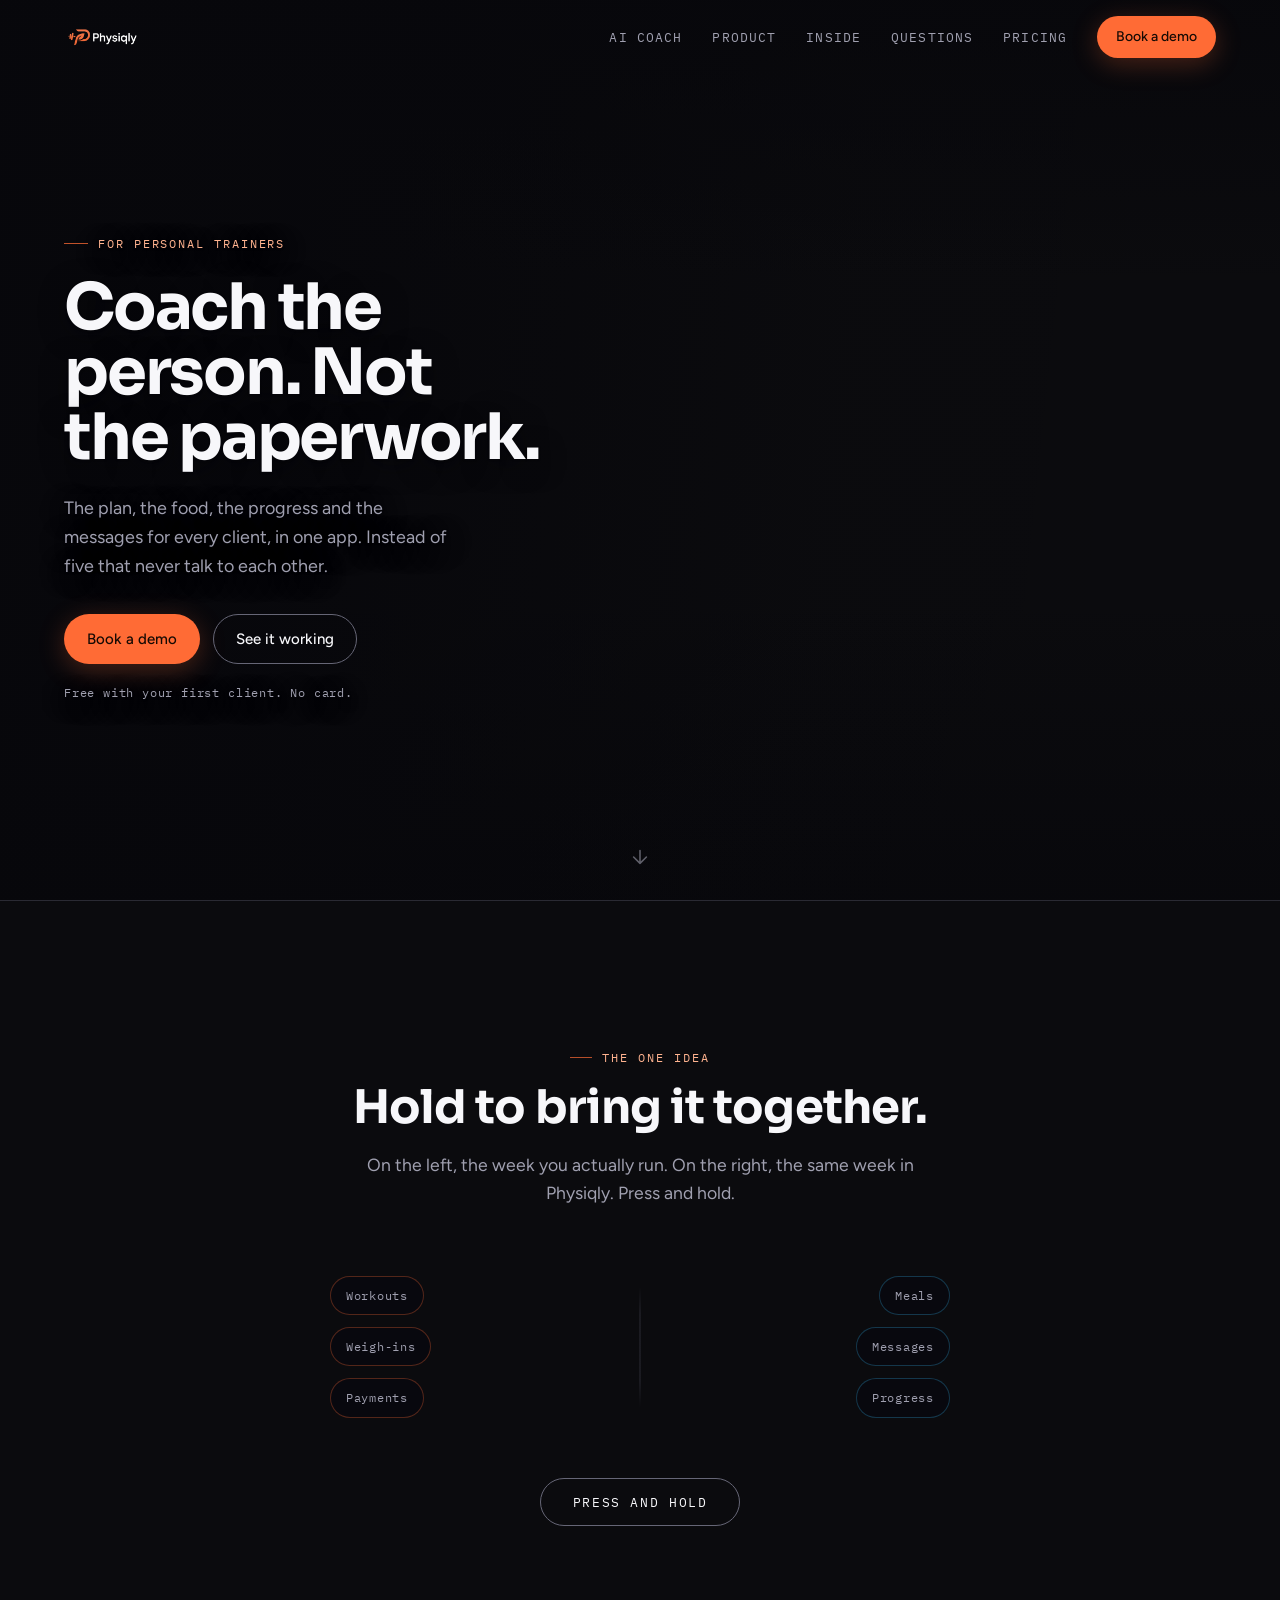
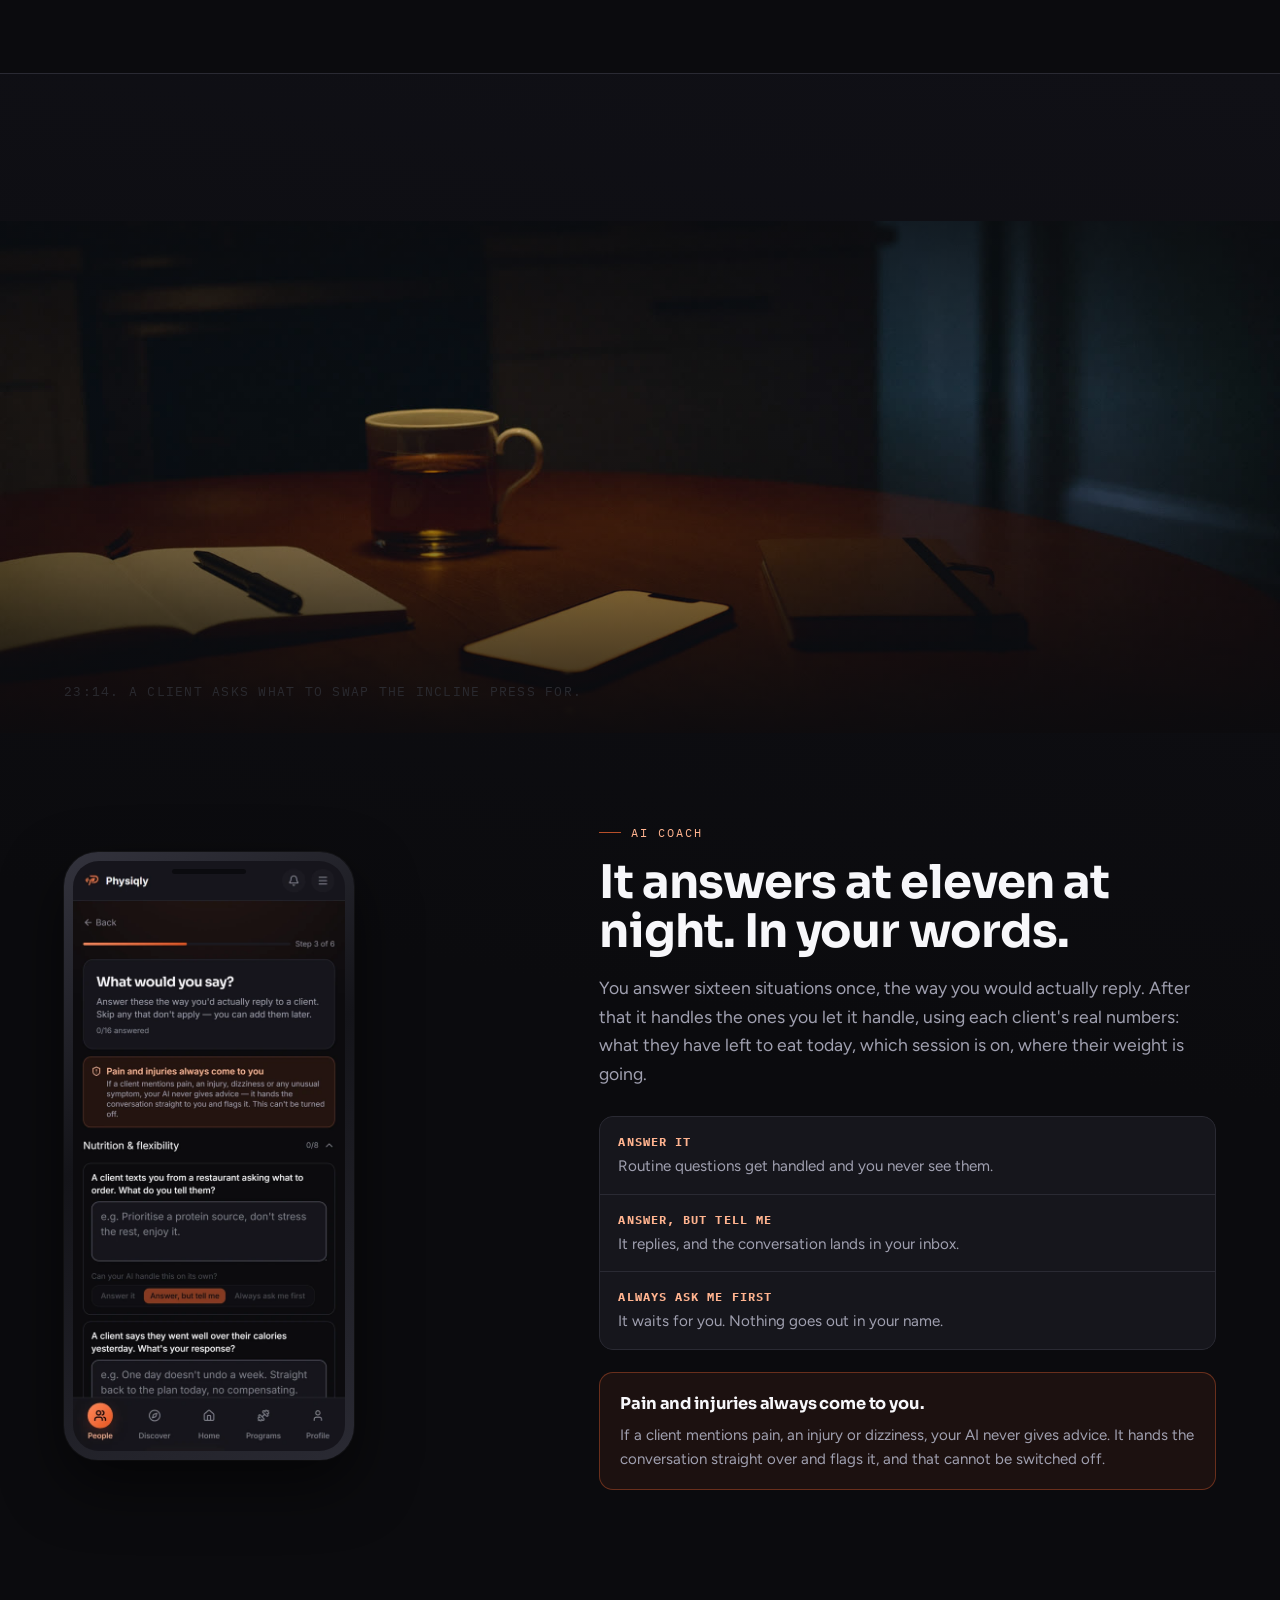
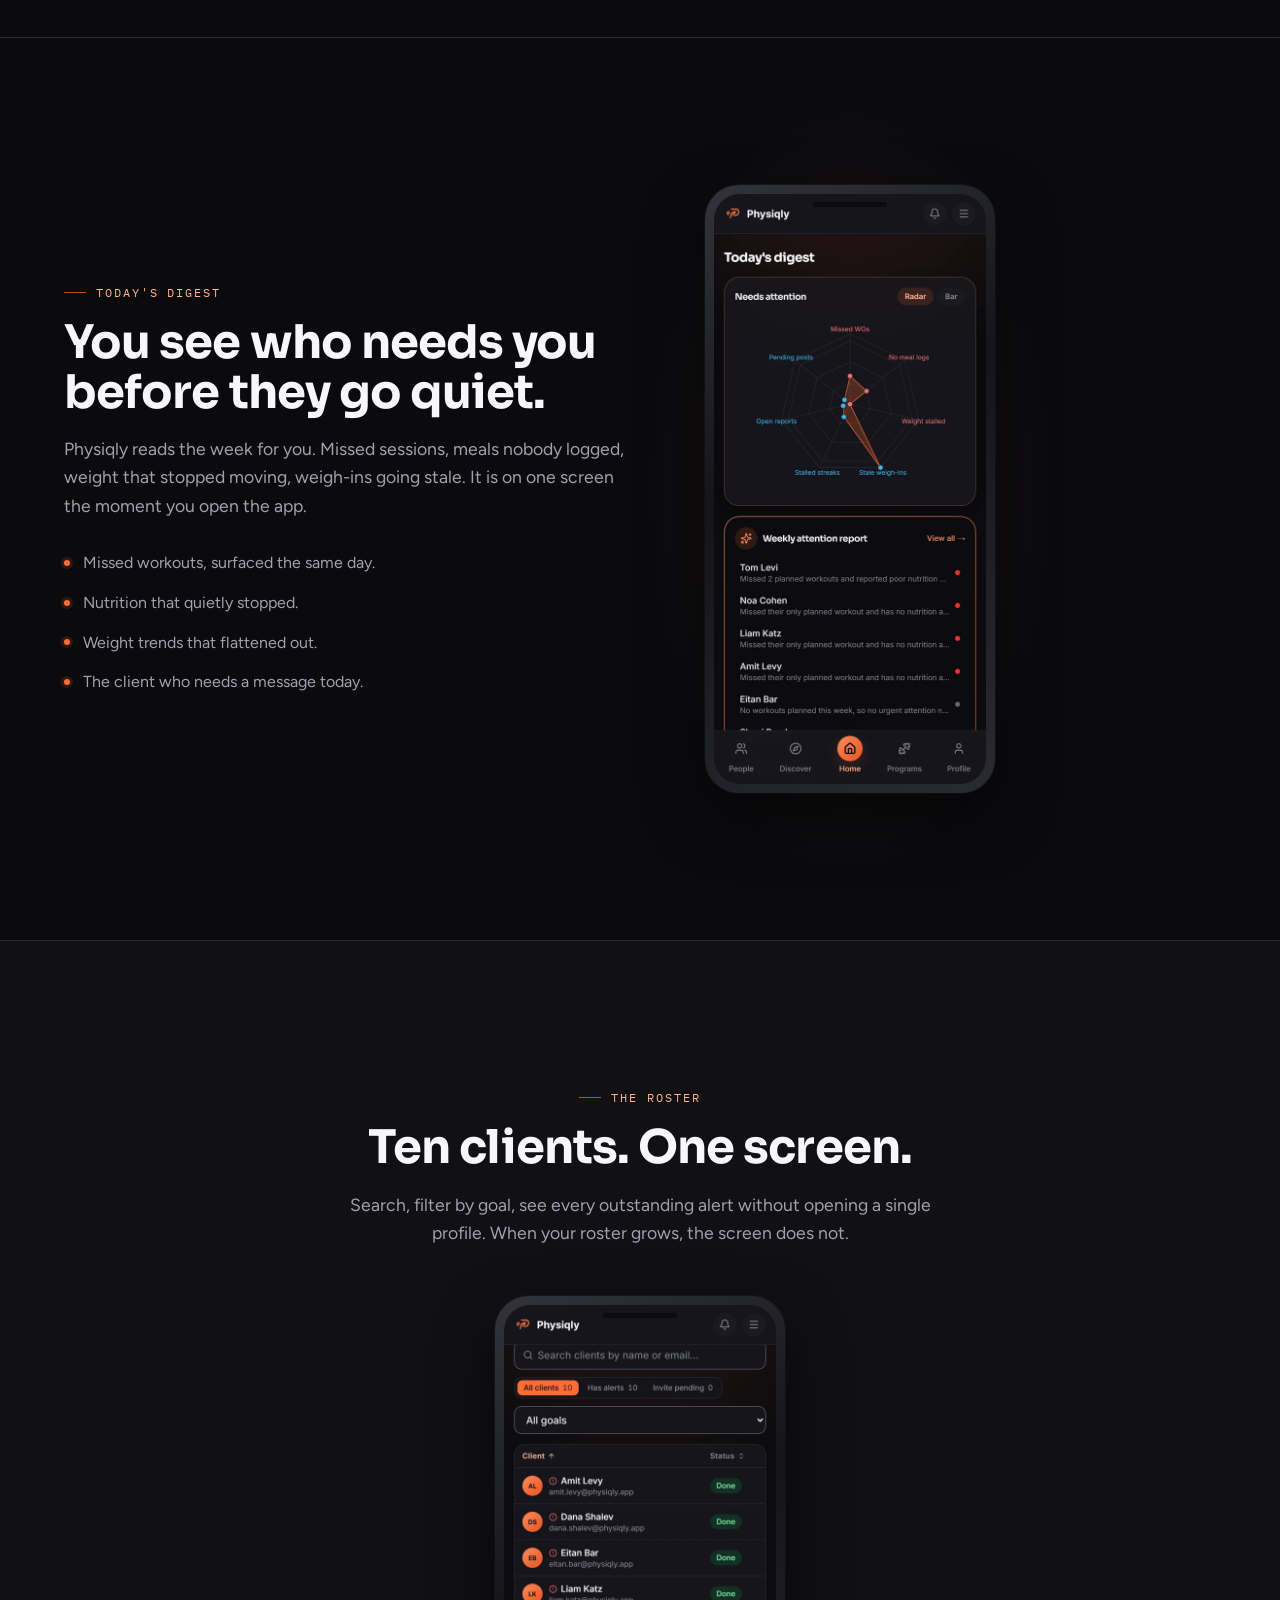
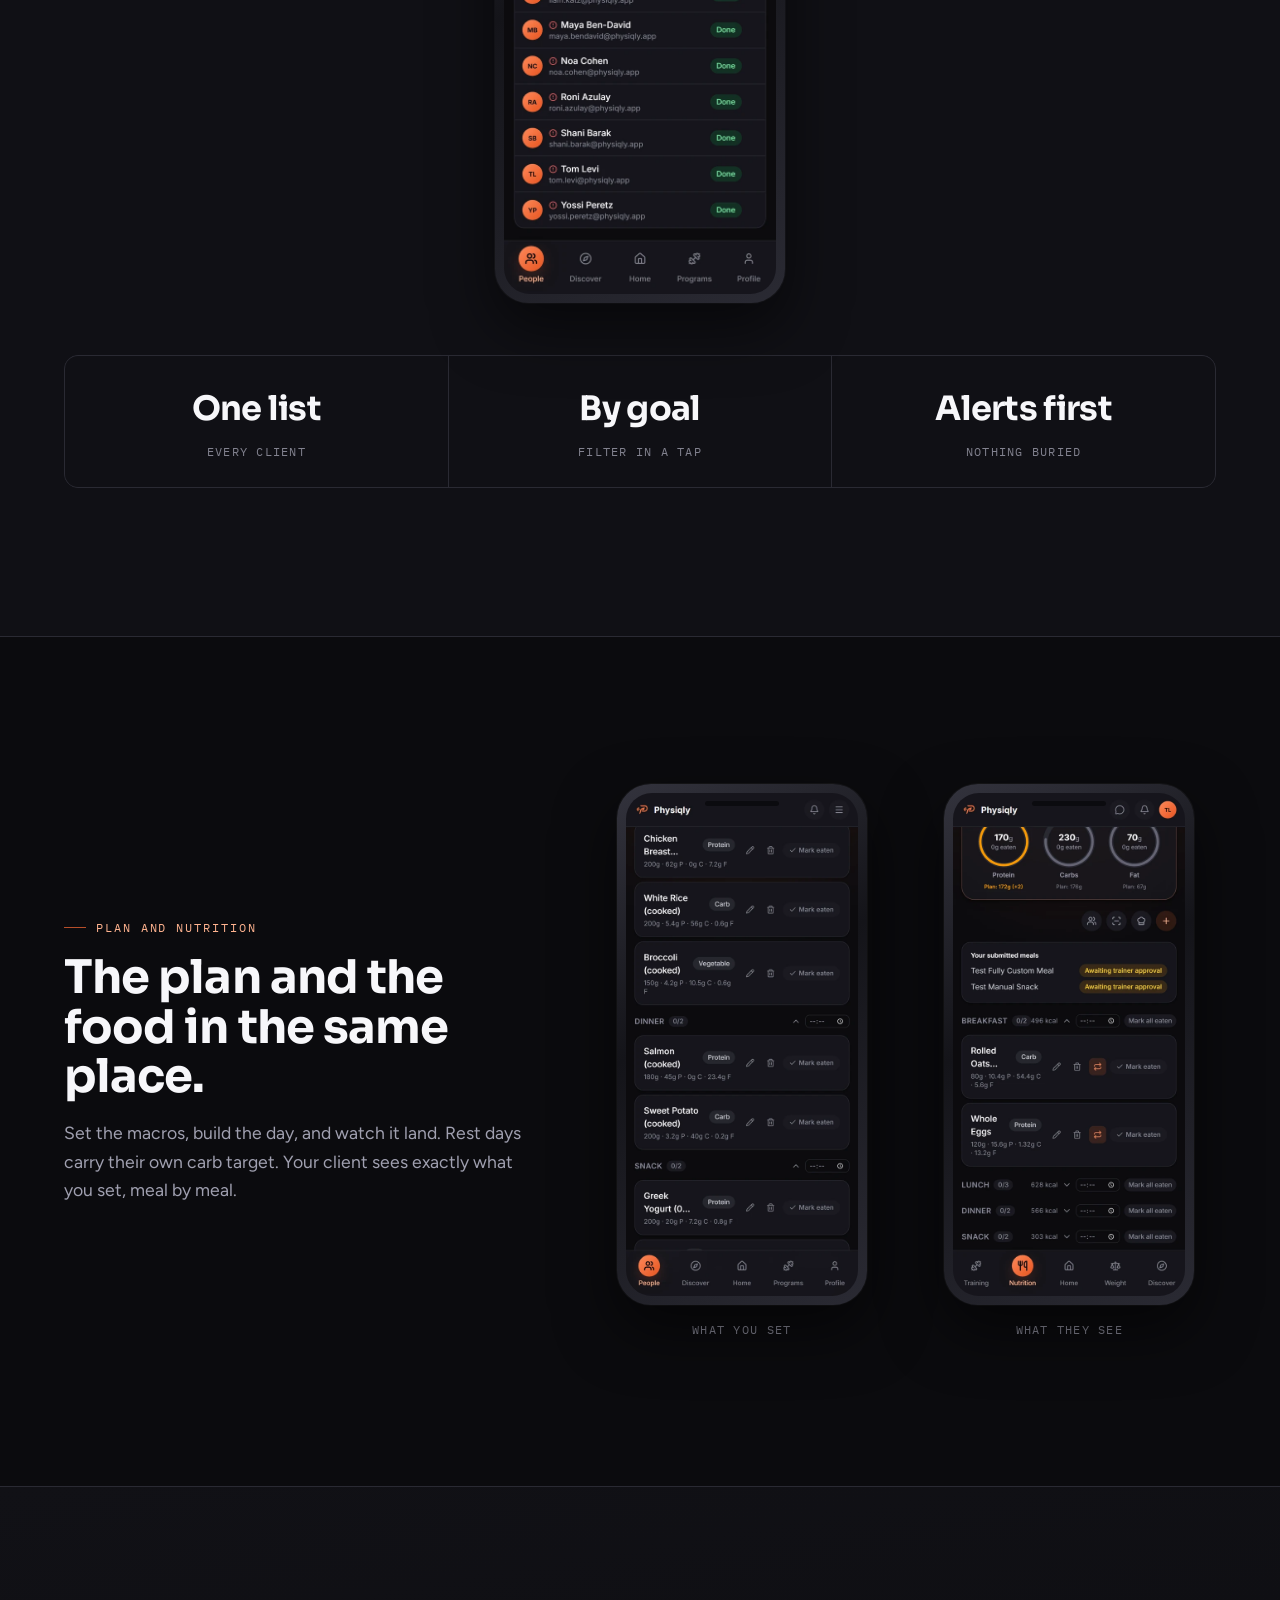
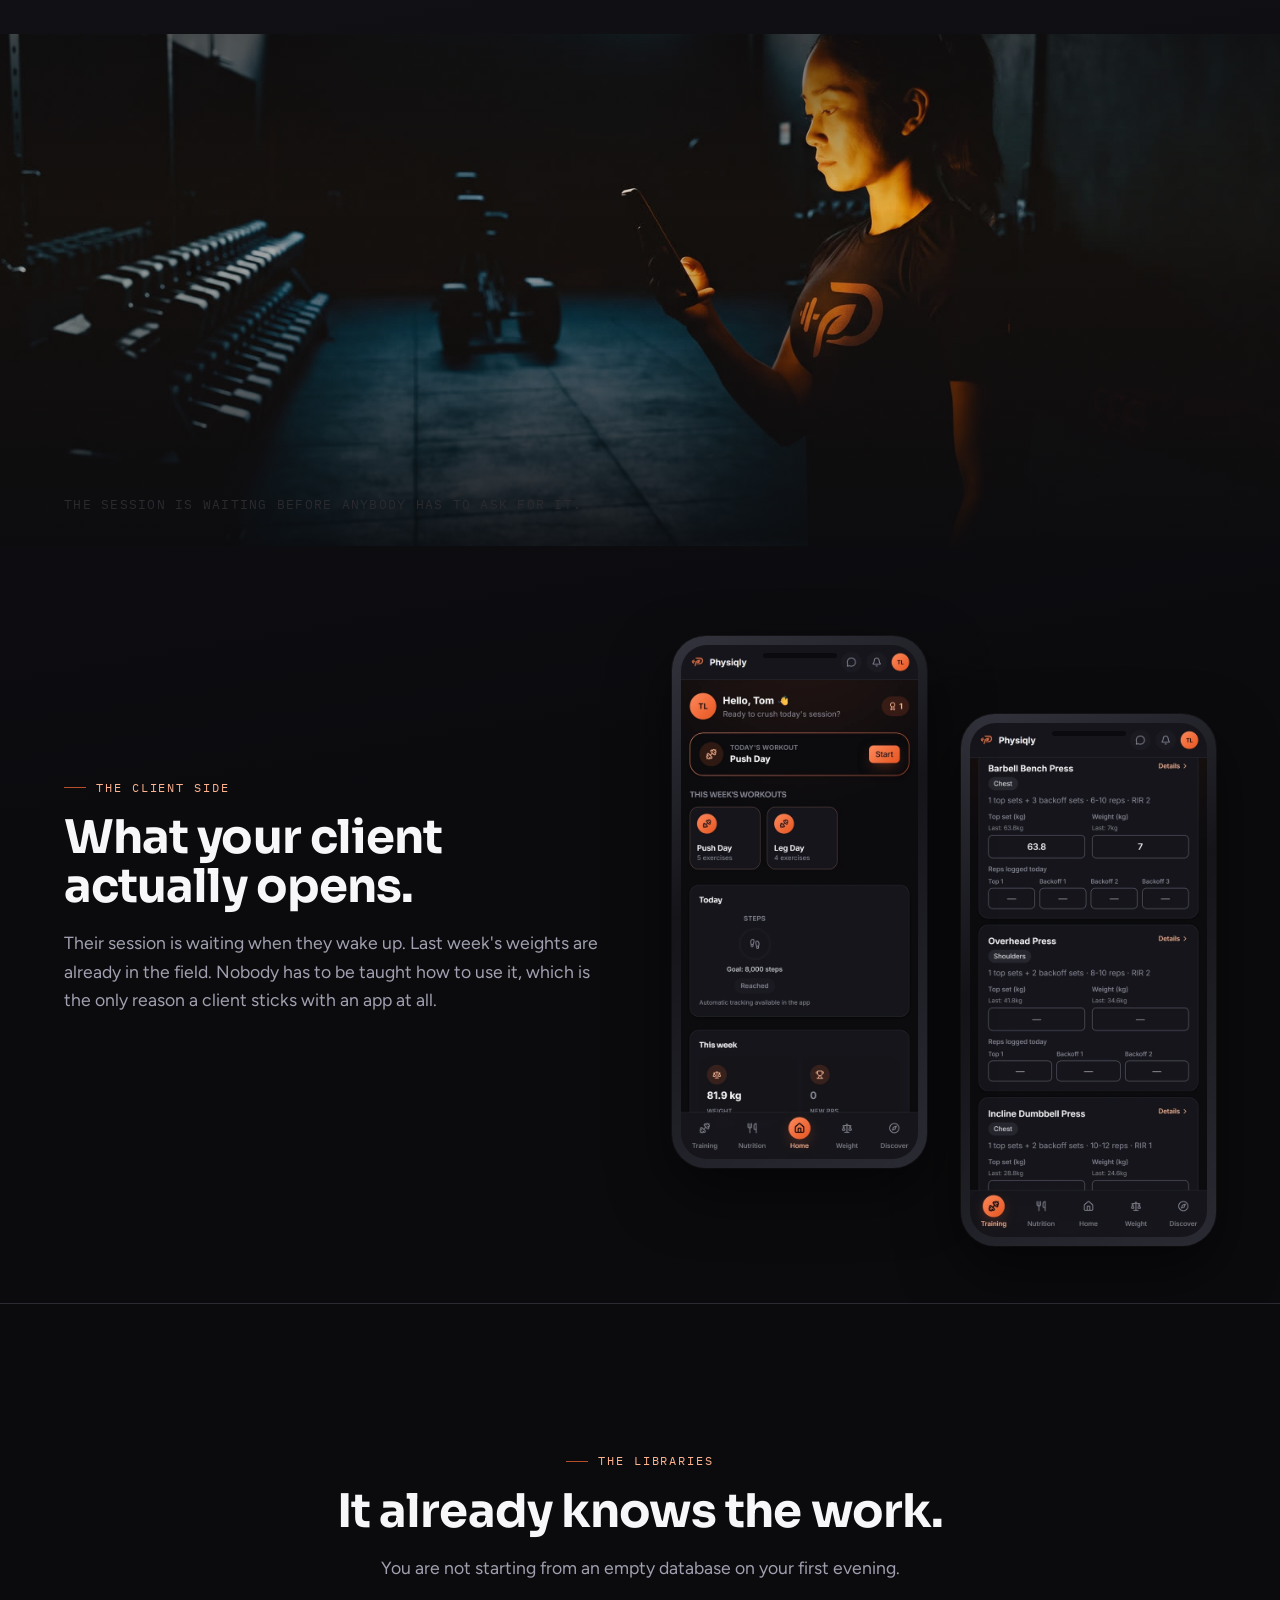
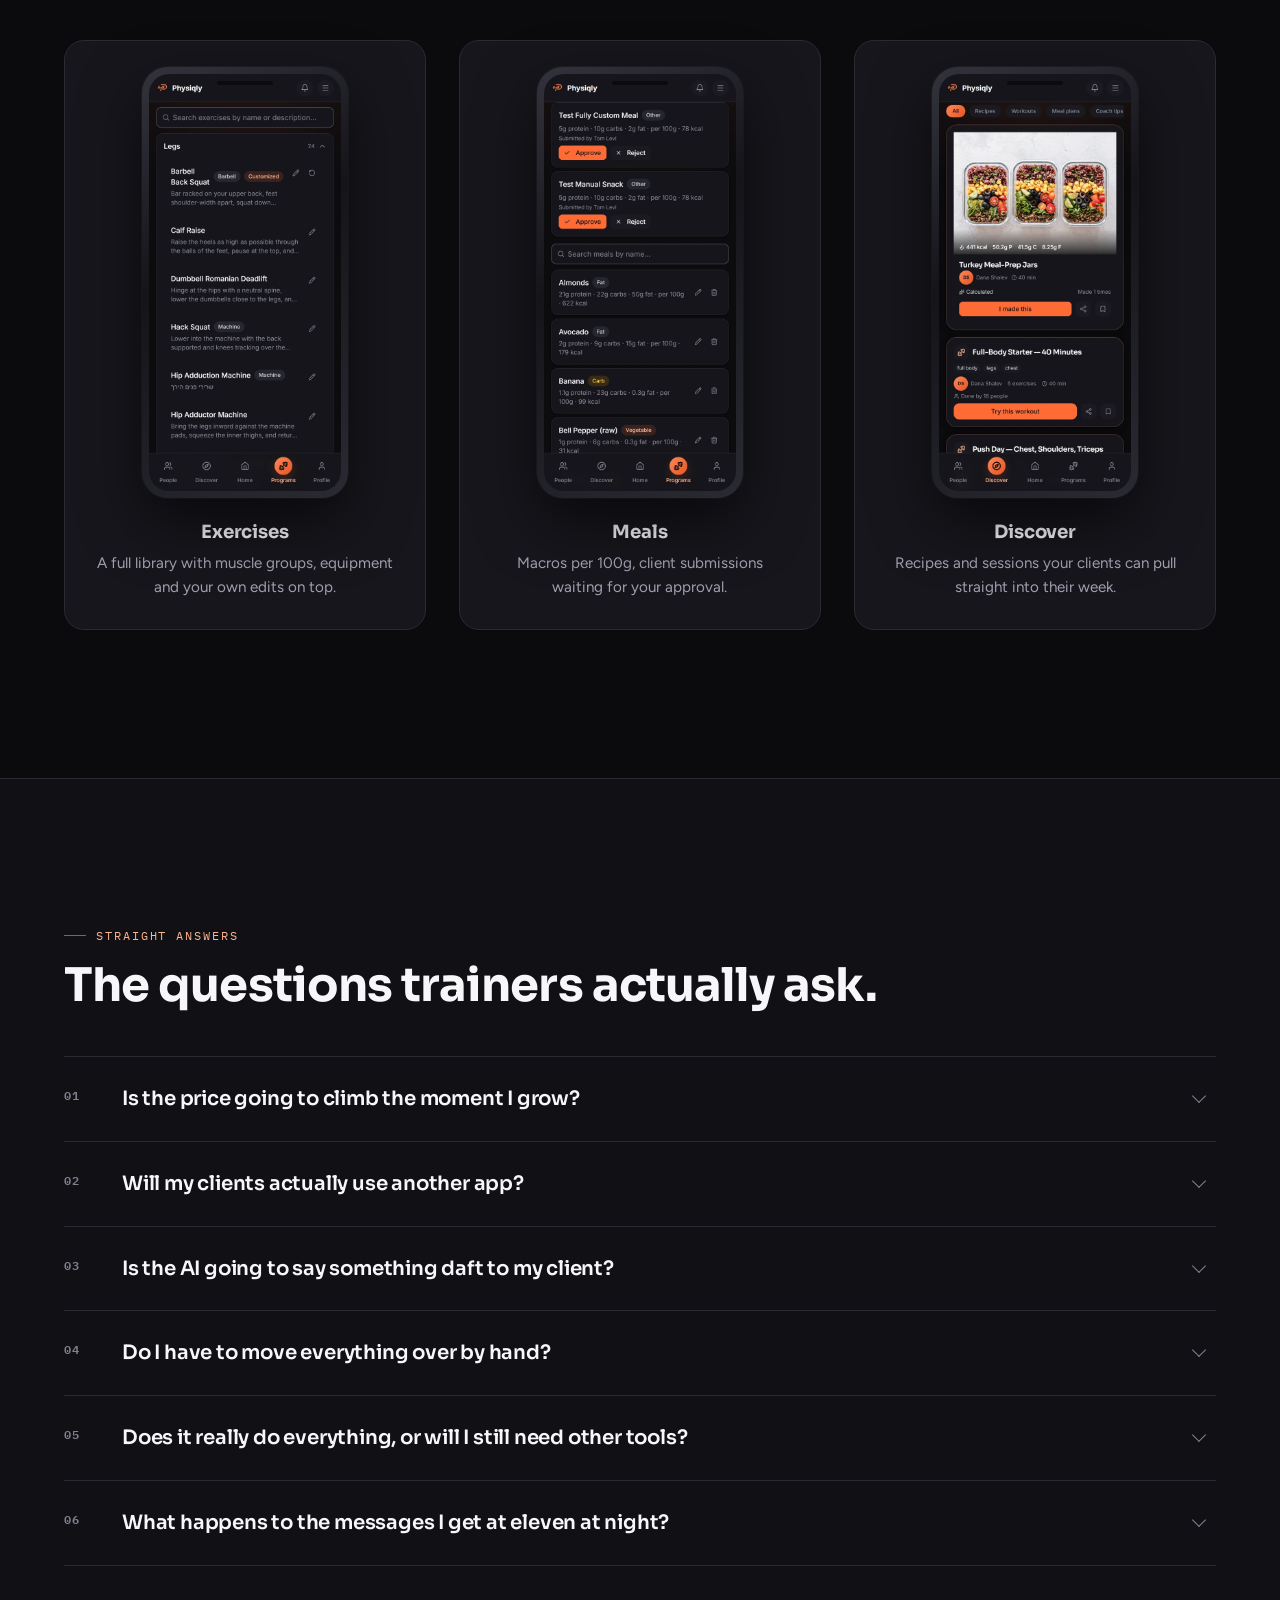
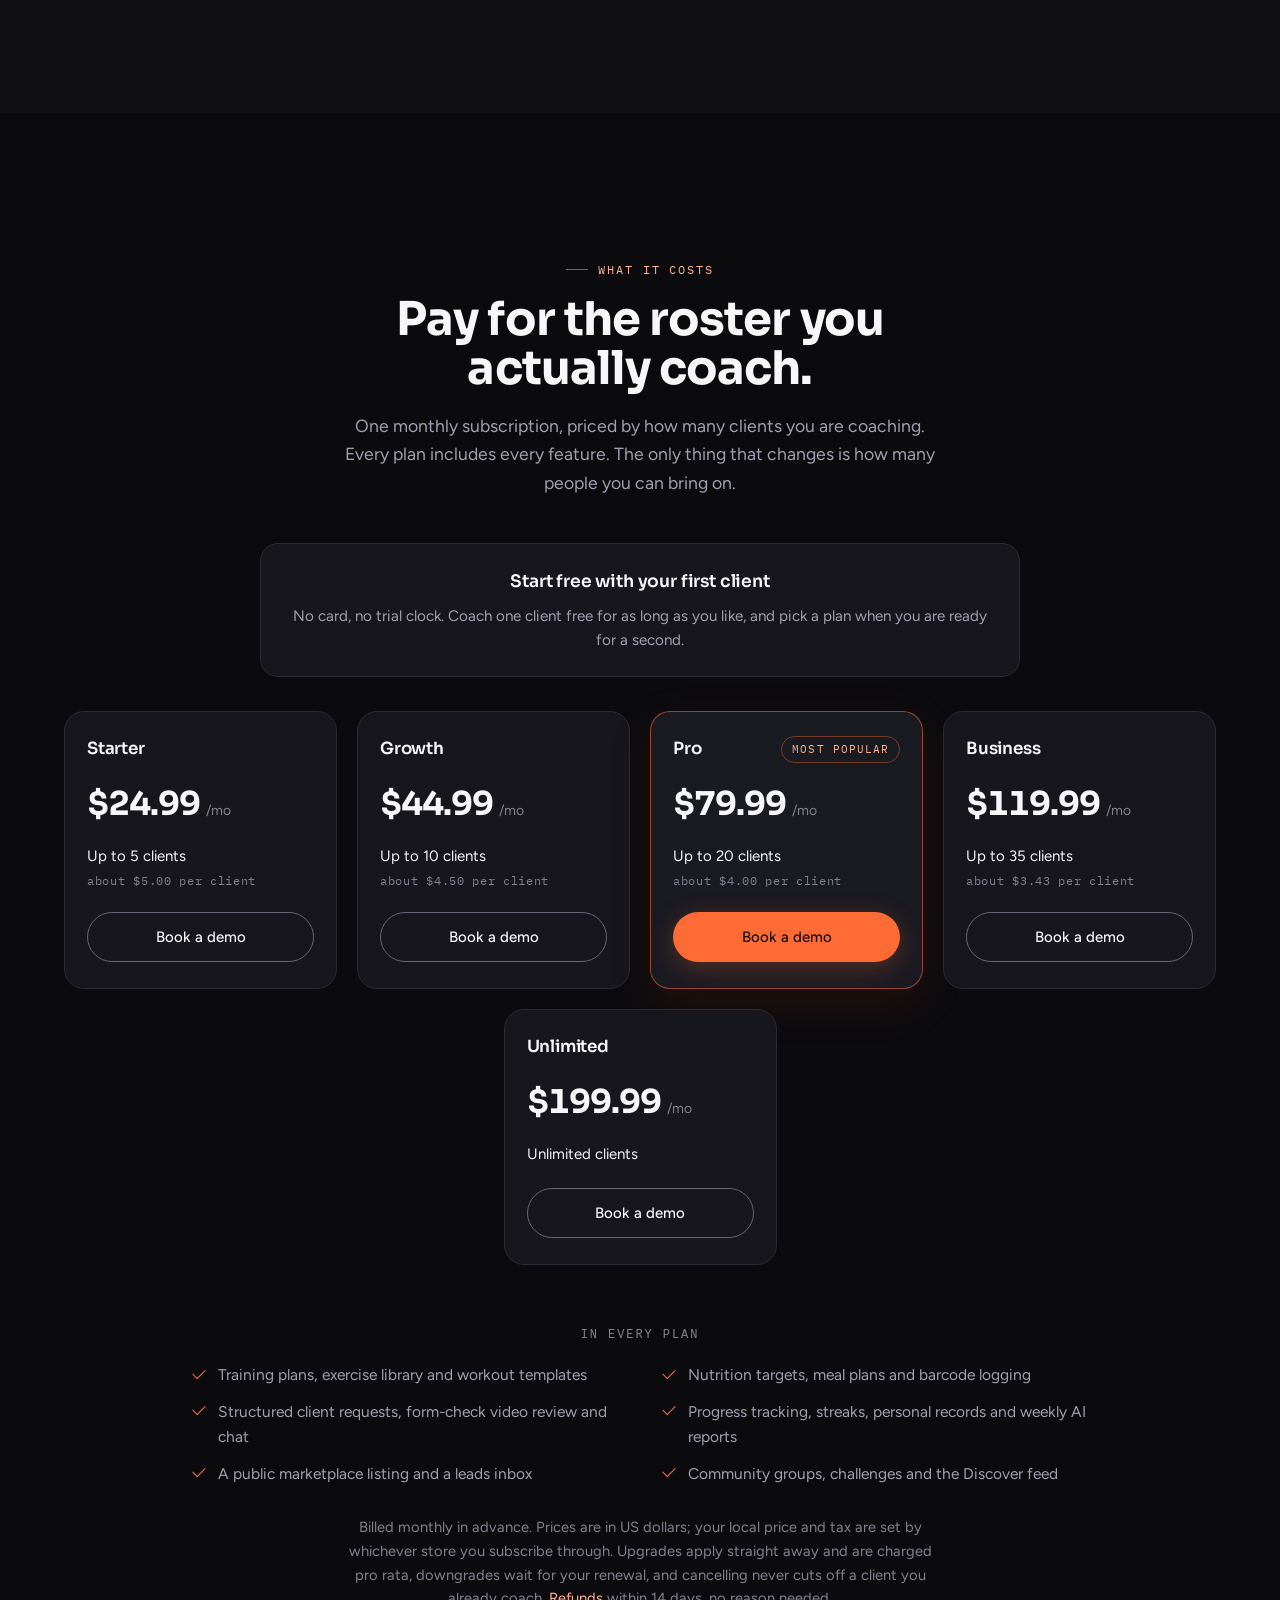
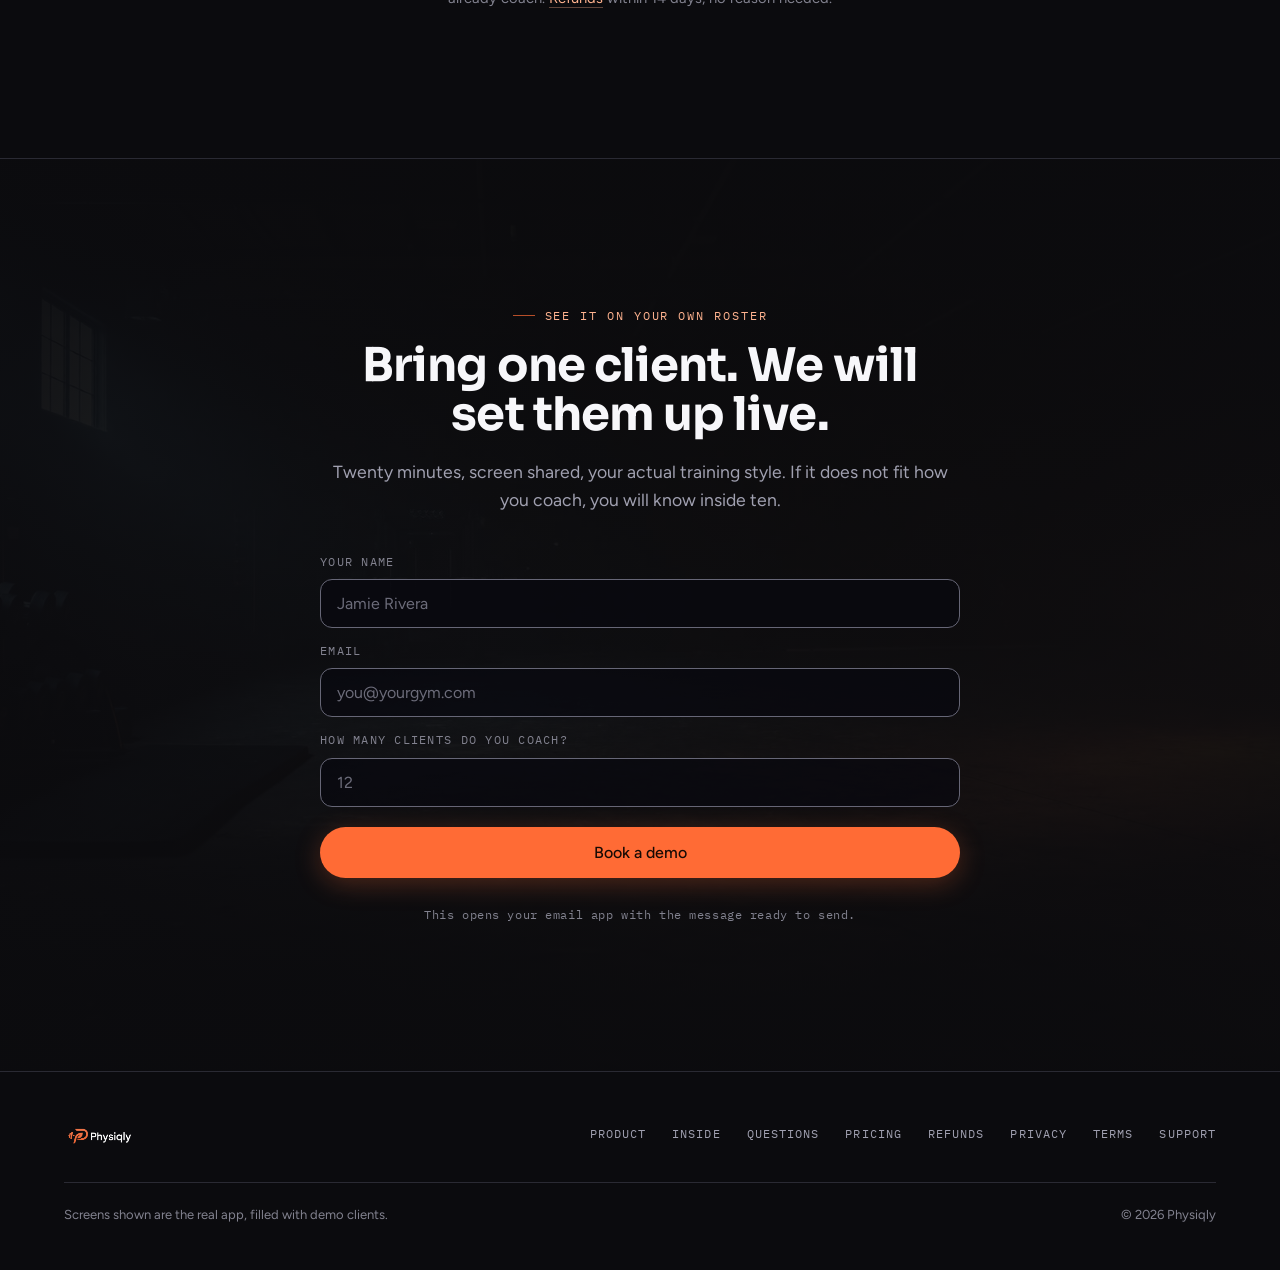
==== commit 3dcf1cf5: "changed hero" ====
--- a/physiqly/index.html
+++ b/physiqly/index.html
@@ -140,7 +140,7 @@
 }
 .vh{position:absolute;width:1px;height:1px;overflow:hidden;clip:rect(0 0 0 0);white-space:nowrap}
 .hero-media{position:absolute;inset:0;z-index:-2}
-.hero-media img{width:100%;height:100%;object-fit:cover;object-position:58% 42%;display:block}
+.hero-media img{width:100%;height:100%;object-fit:cover;object-position:55% 50%;display:block}
 .hero-veil{
   position:absolute;inset:0;z-index:-1;pointer-events:none;
   background:
@@ -194,7 +194,7 @@
     padding:0 0 clamp(58px,10vw,92px);
   }
   .hero-media{position:relative;inset:auto;z-index:0;height:min(52svh,430px)}
-  .hero-media img{object-position:50% 24%}
+  .hero-media img{object-position:50% 46%}
   .hero-veil{
     position:absolute;top:0;left:0;right:0;bottom:auto;z-index:1;
     height:min(52svh,430px);
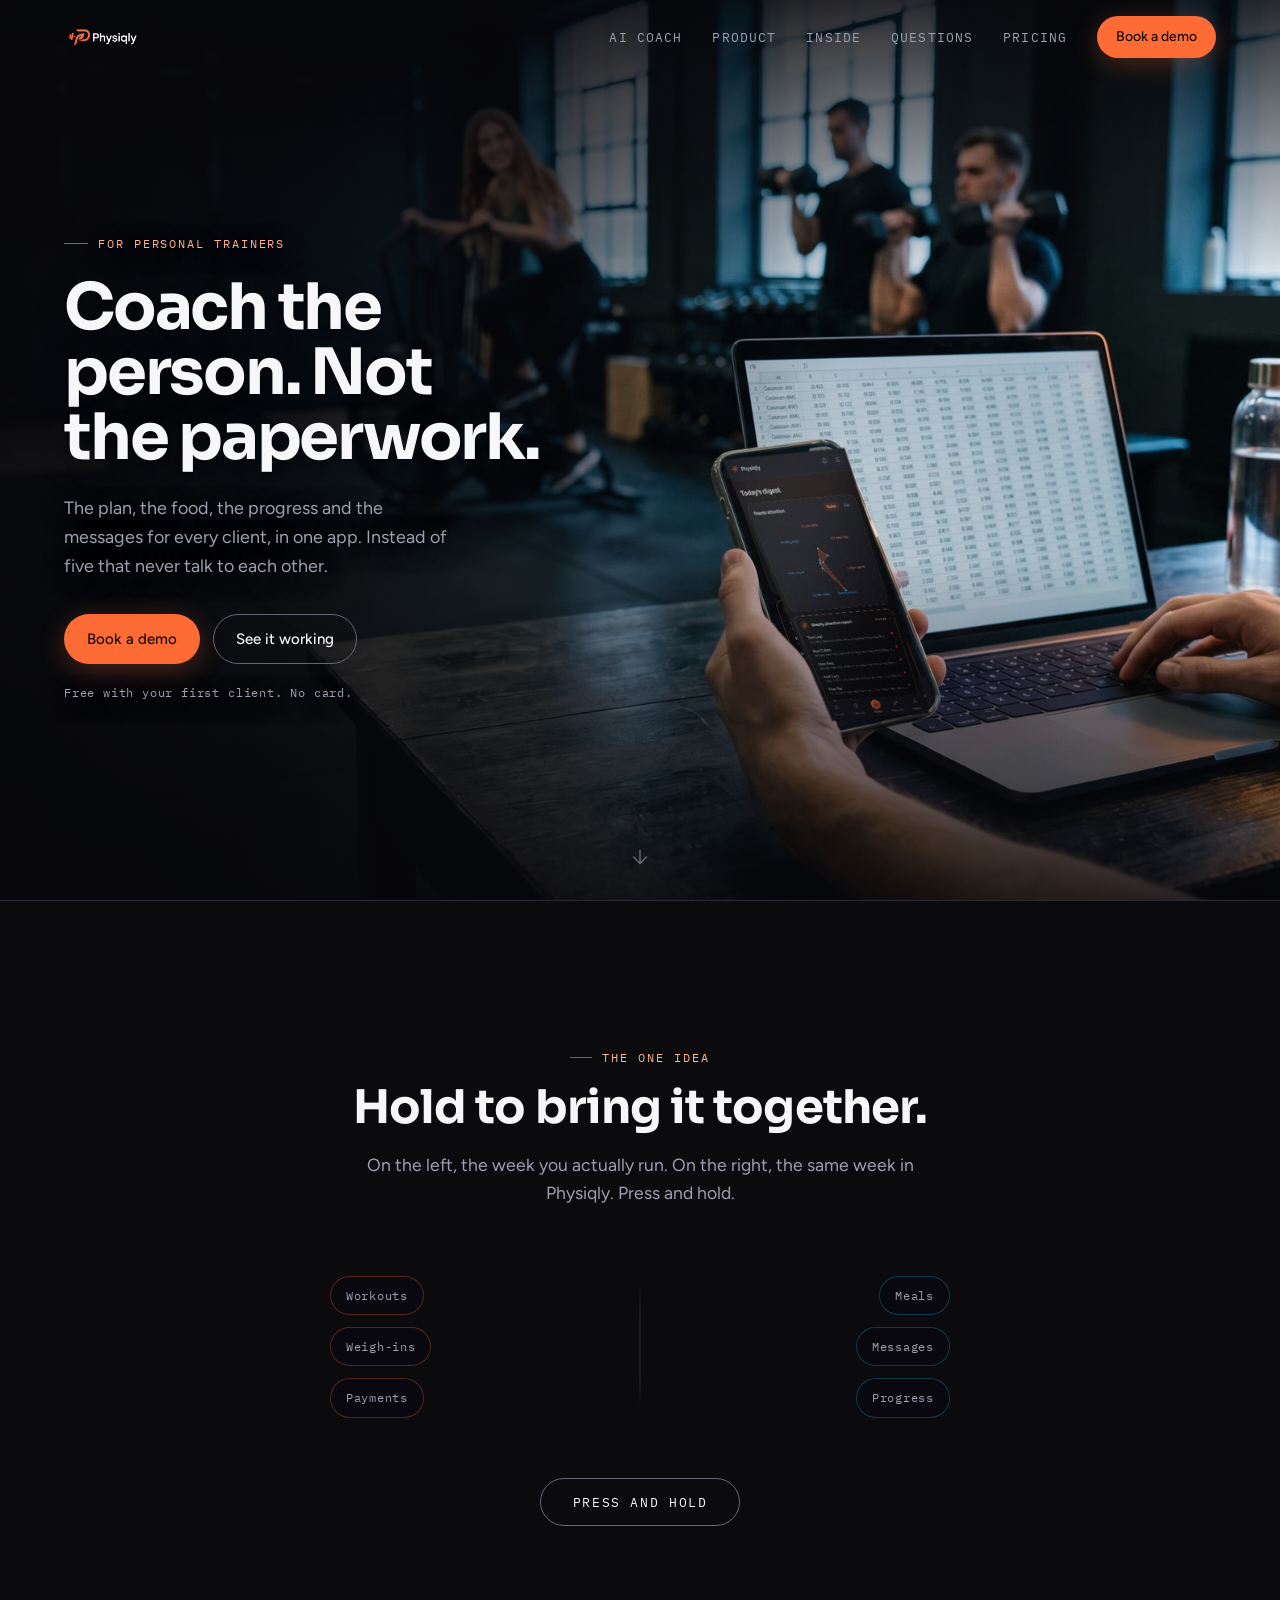
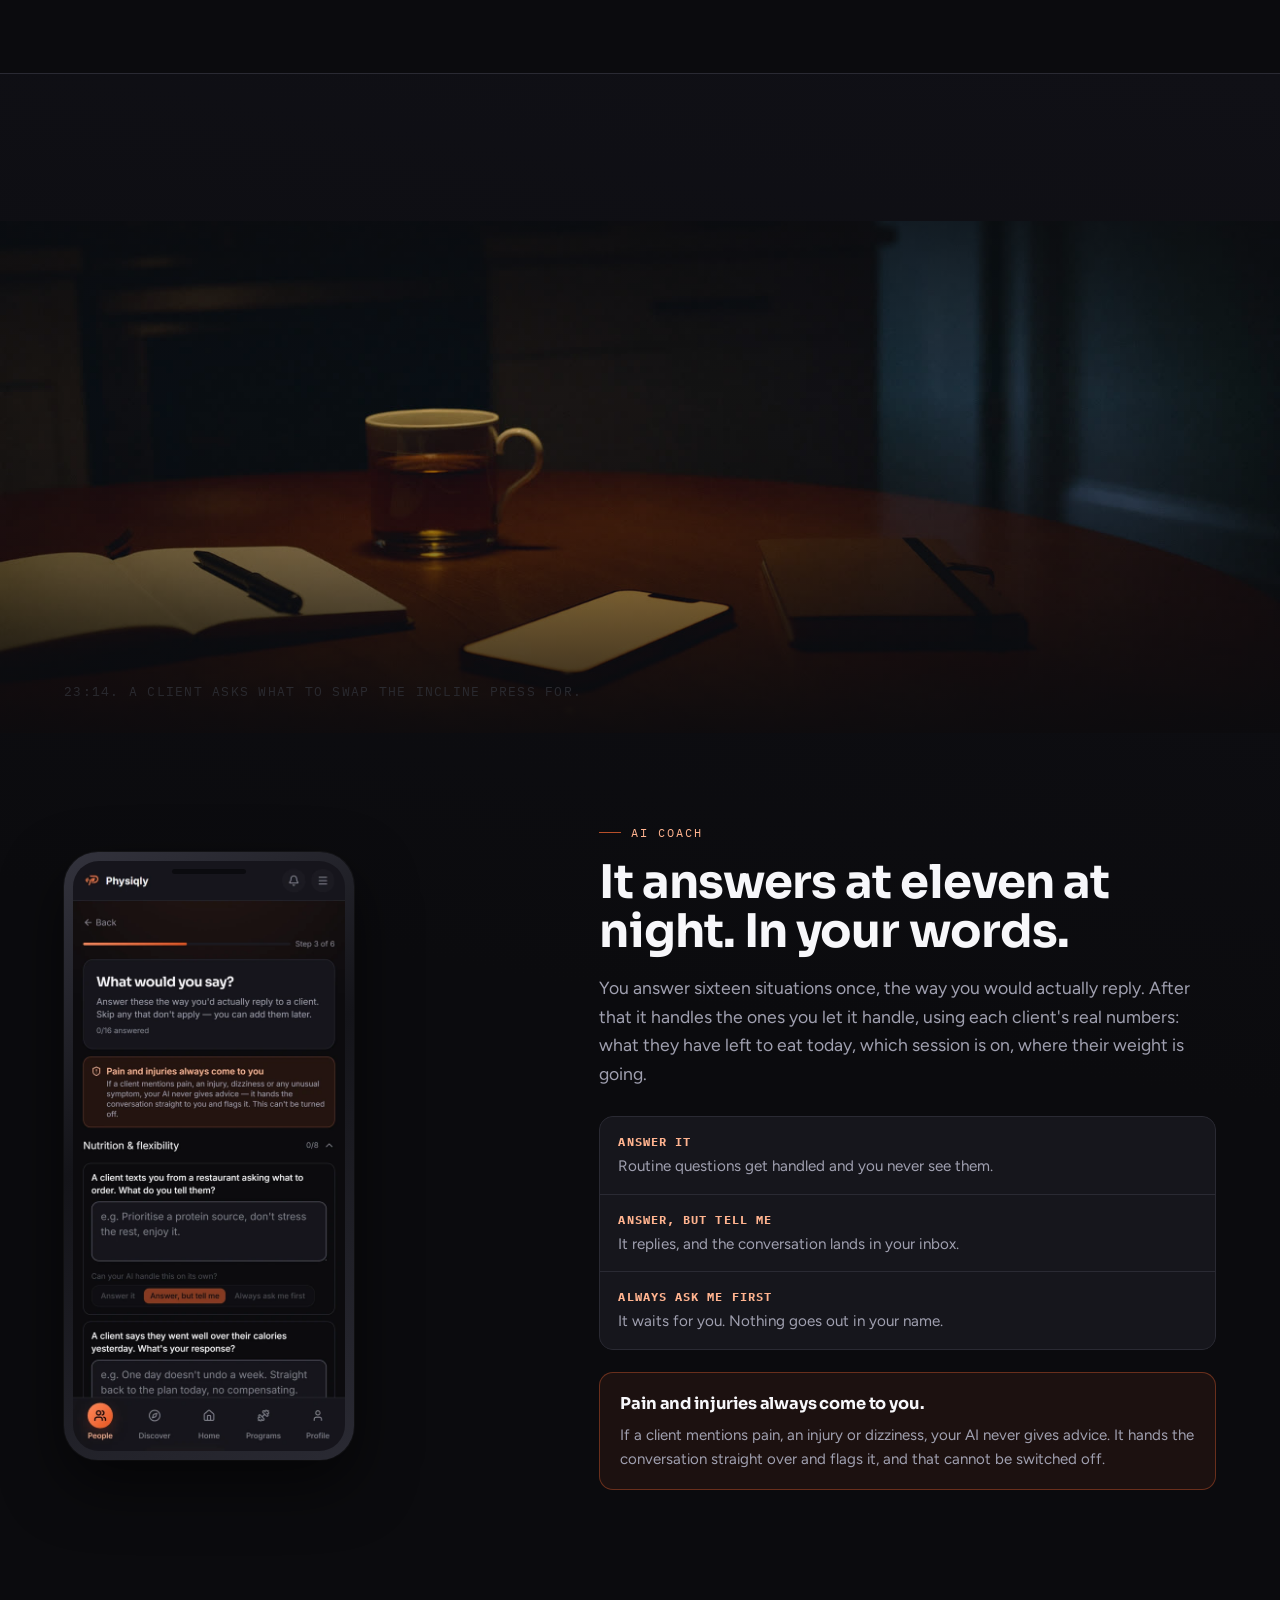
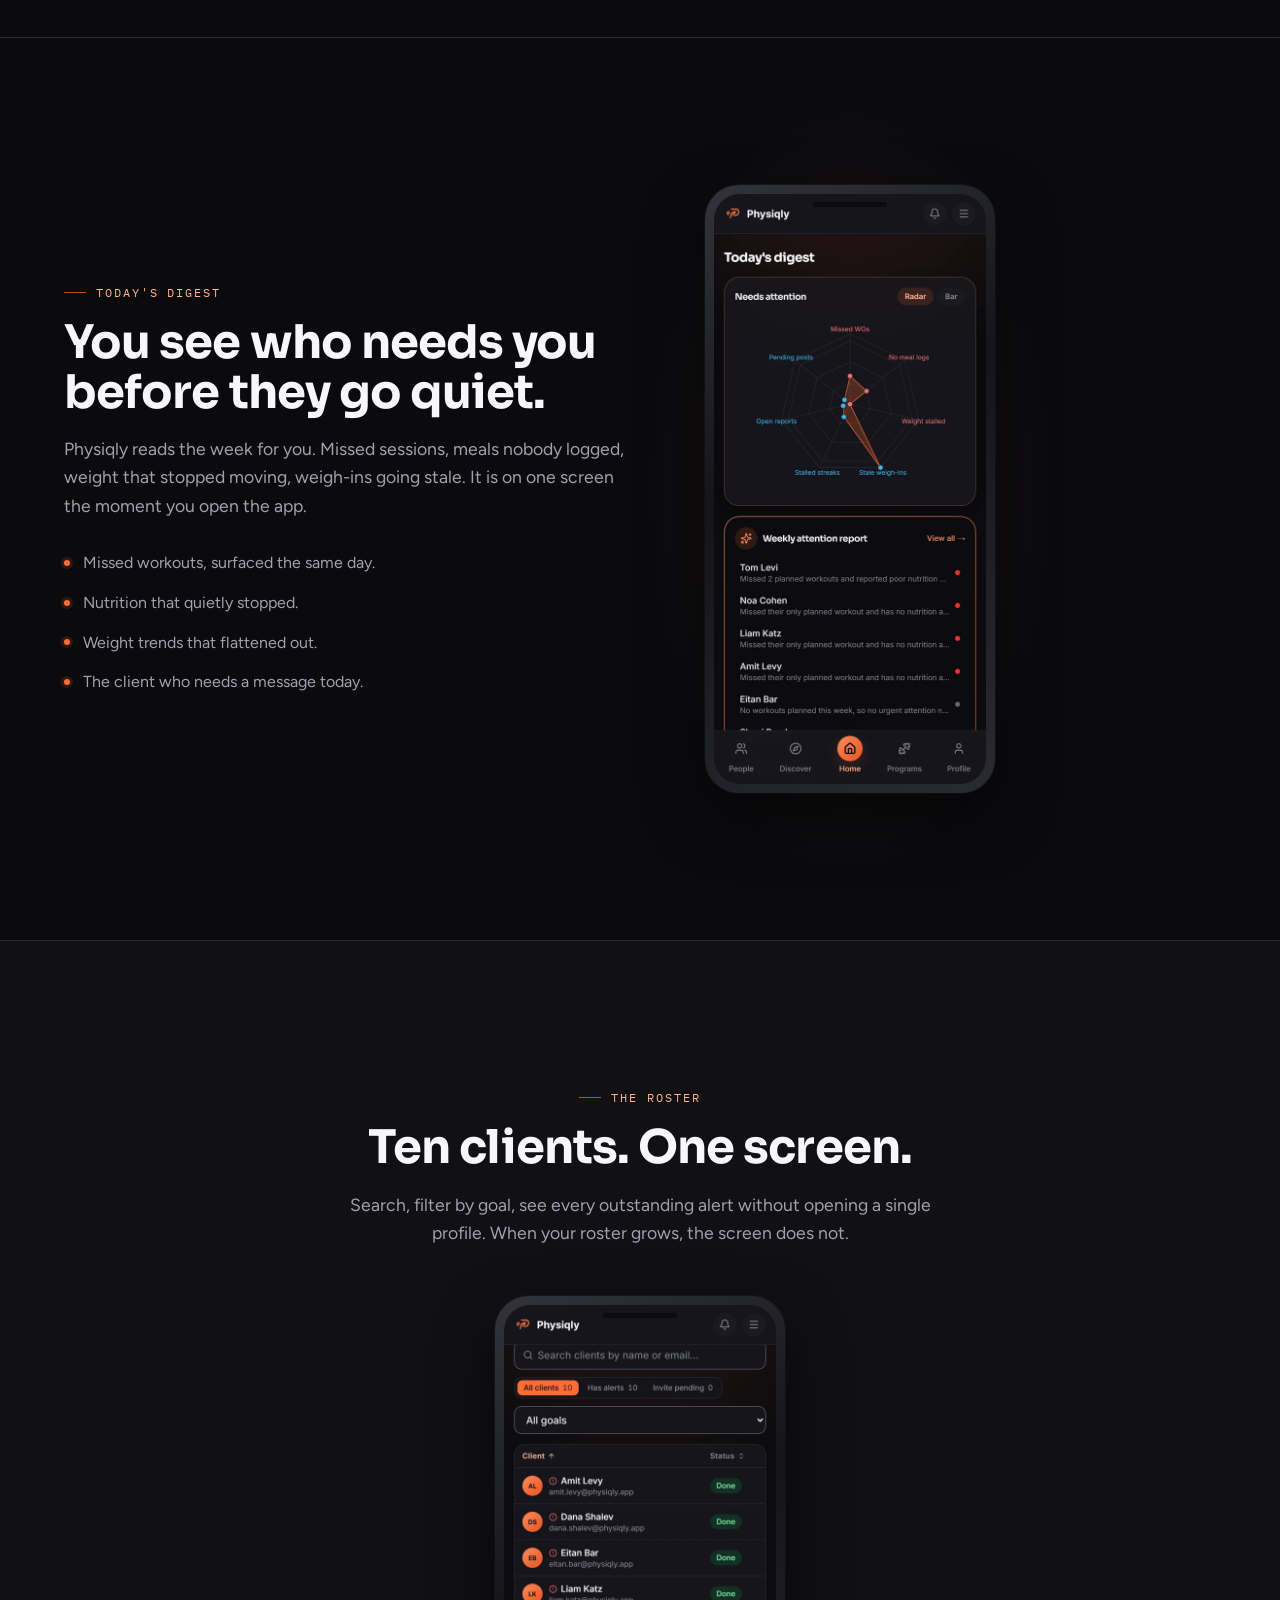
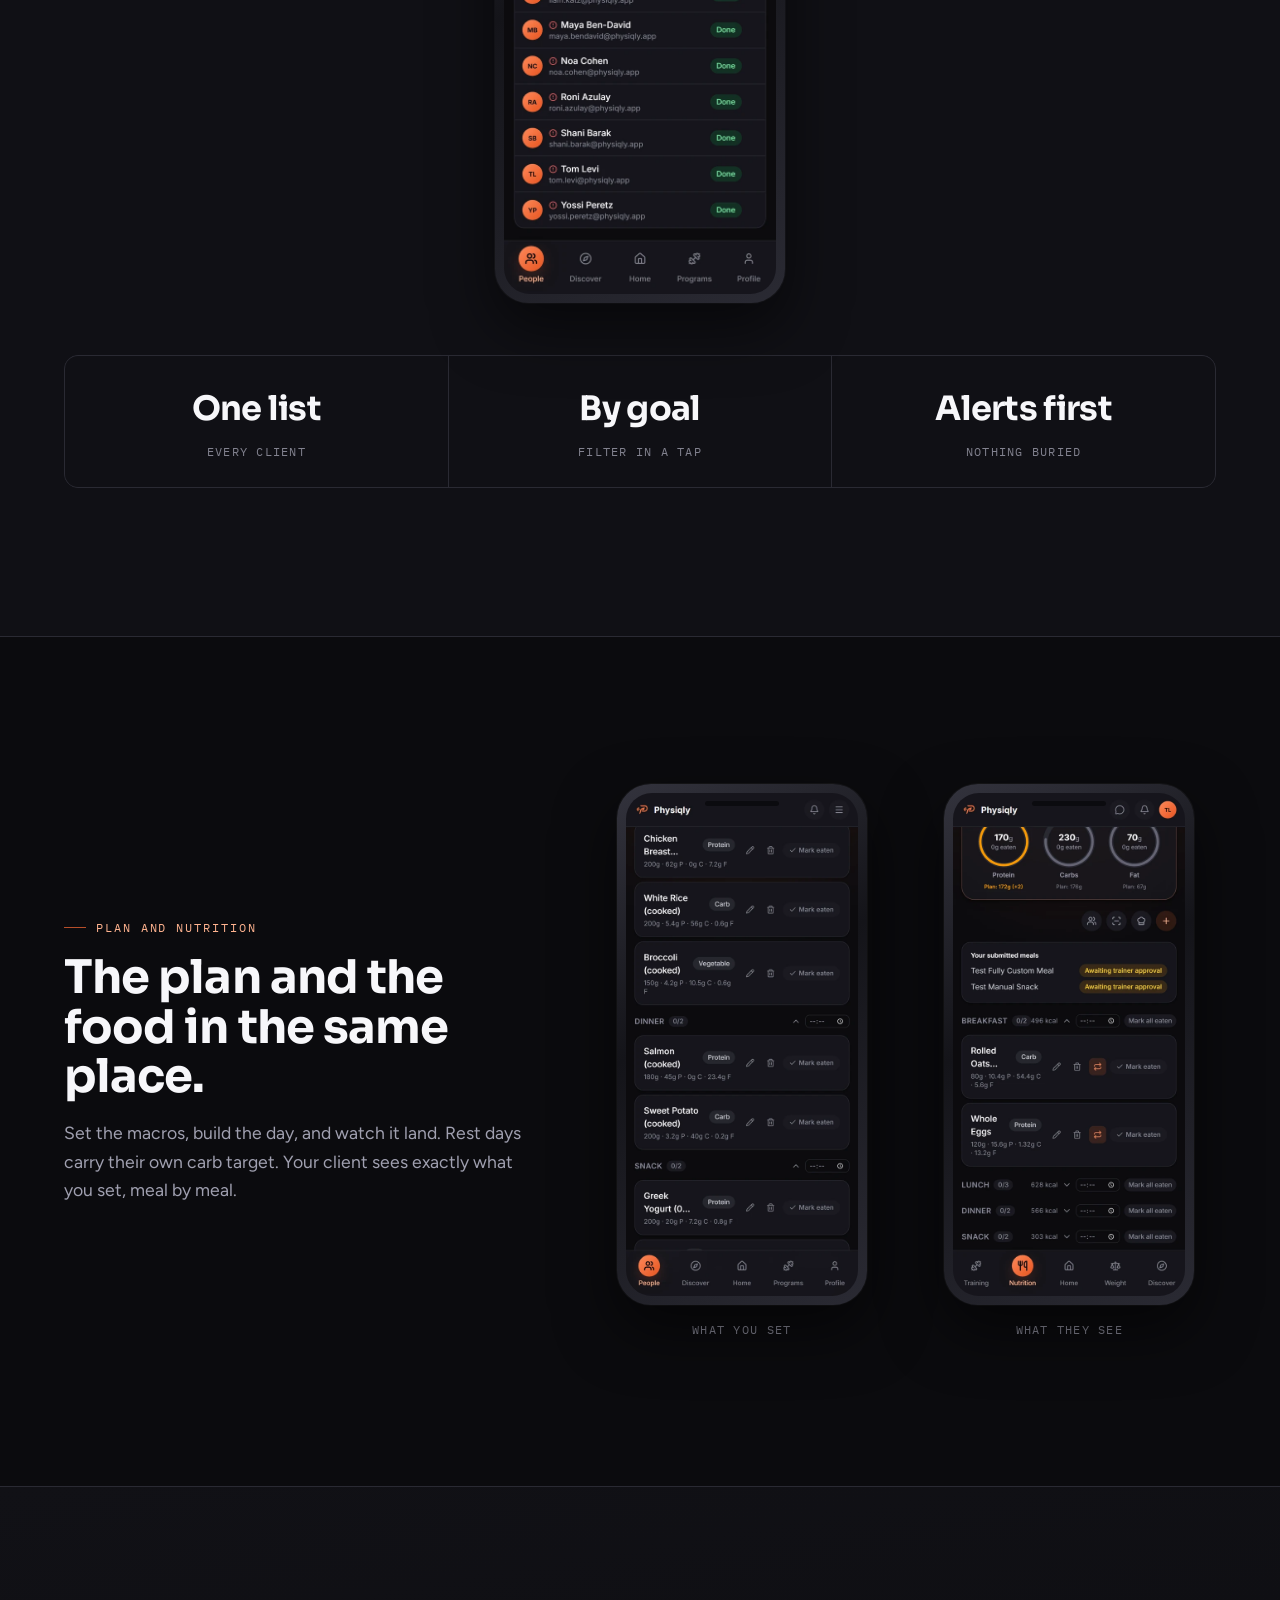
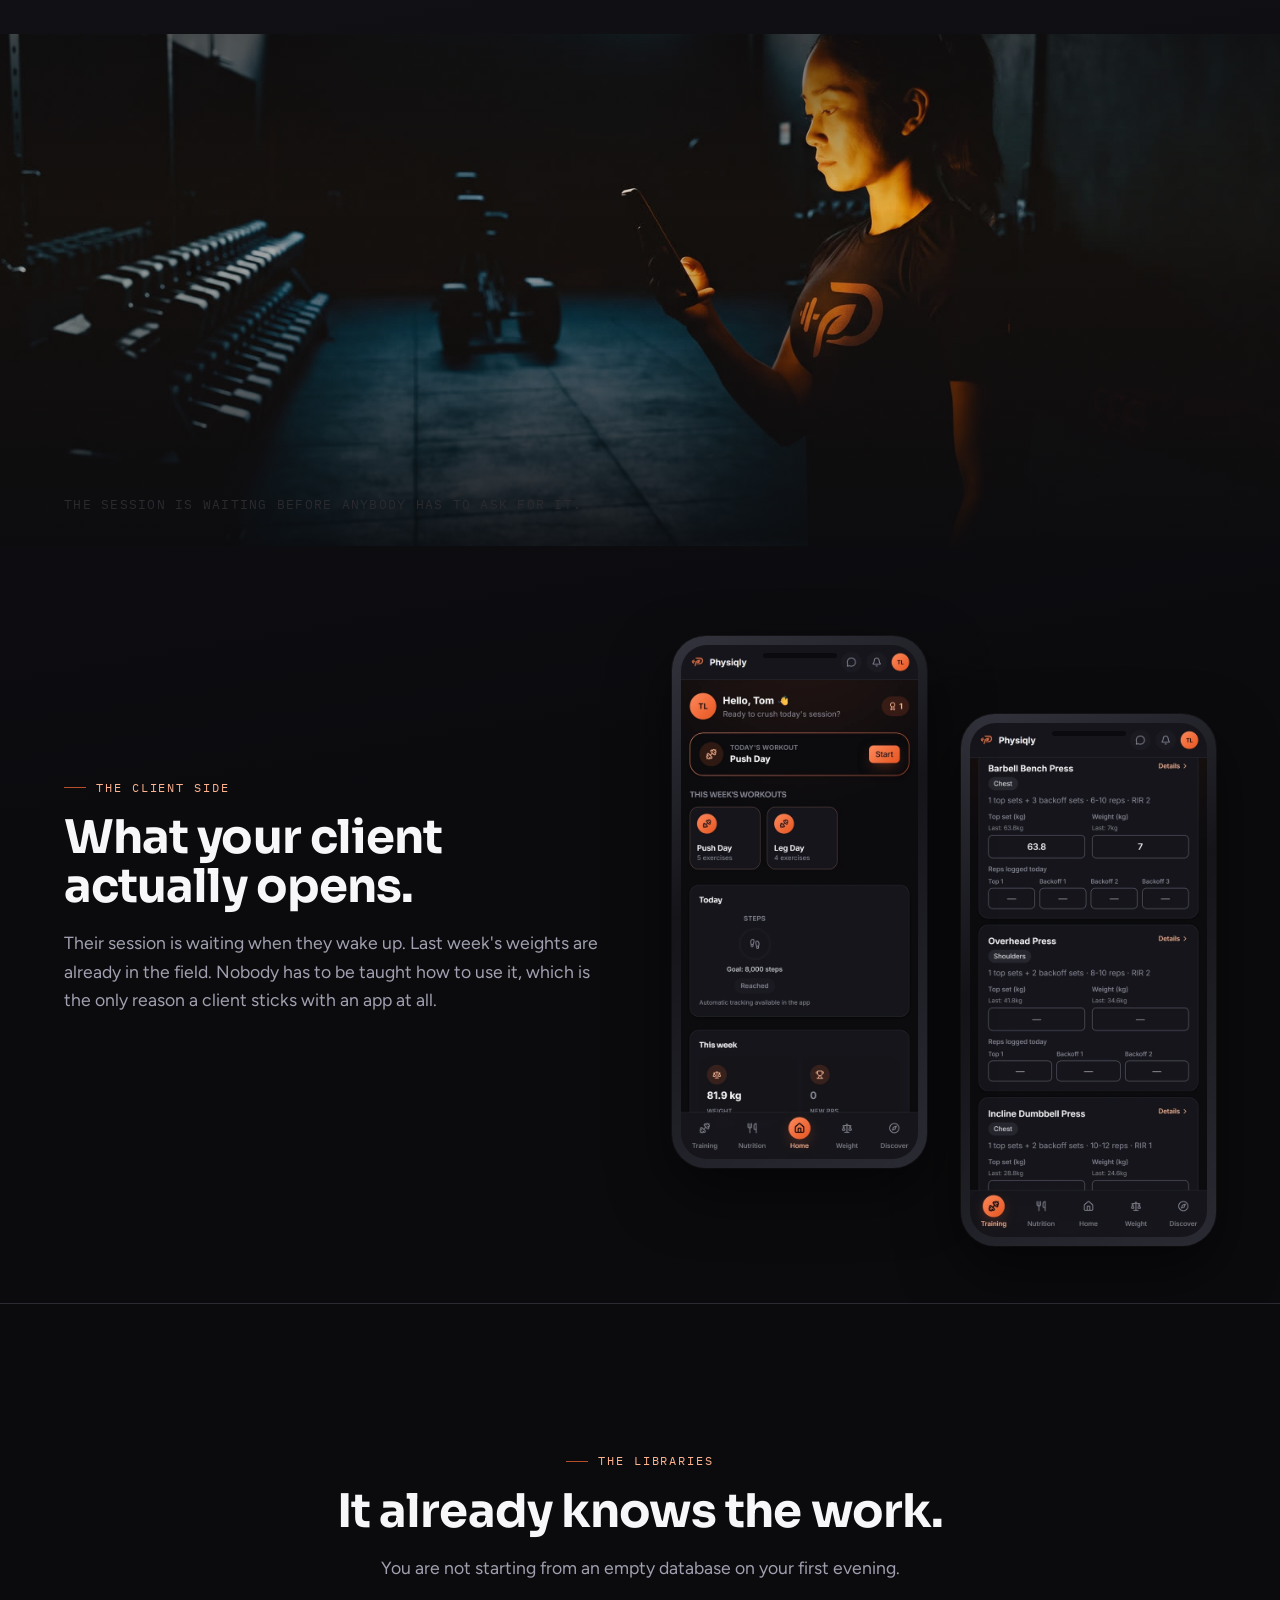
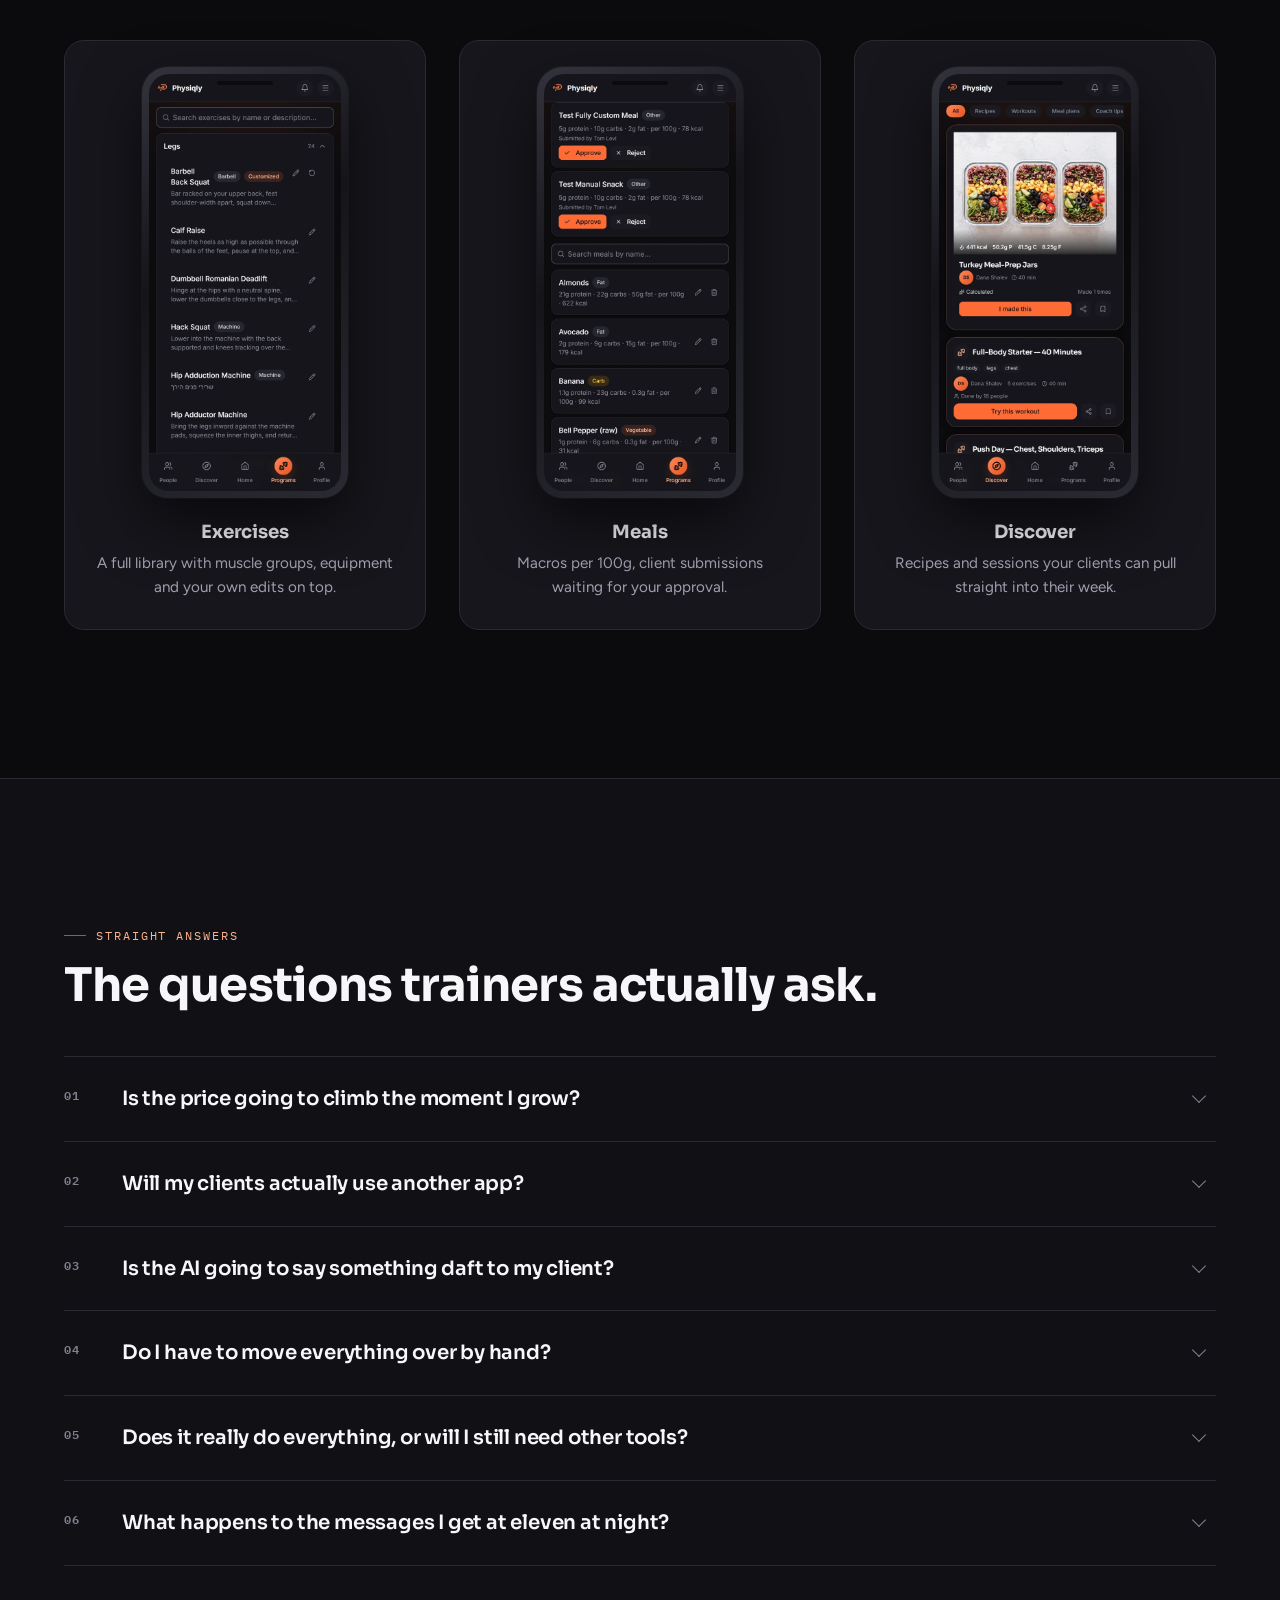
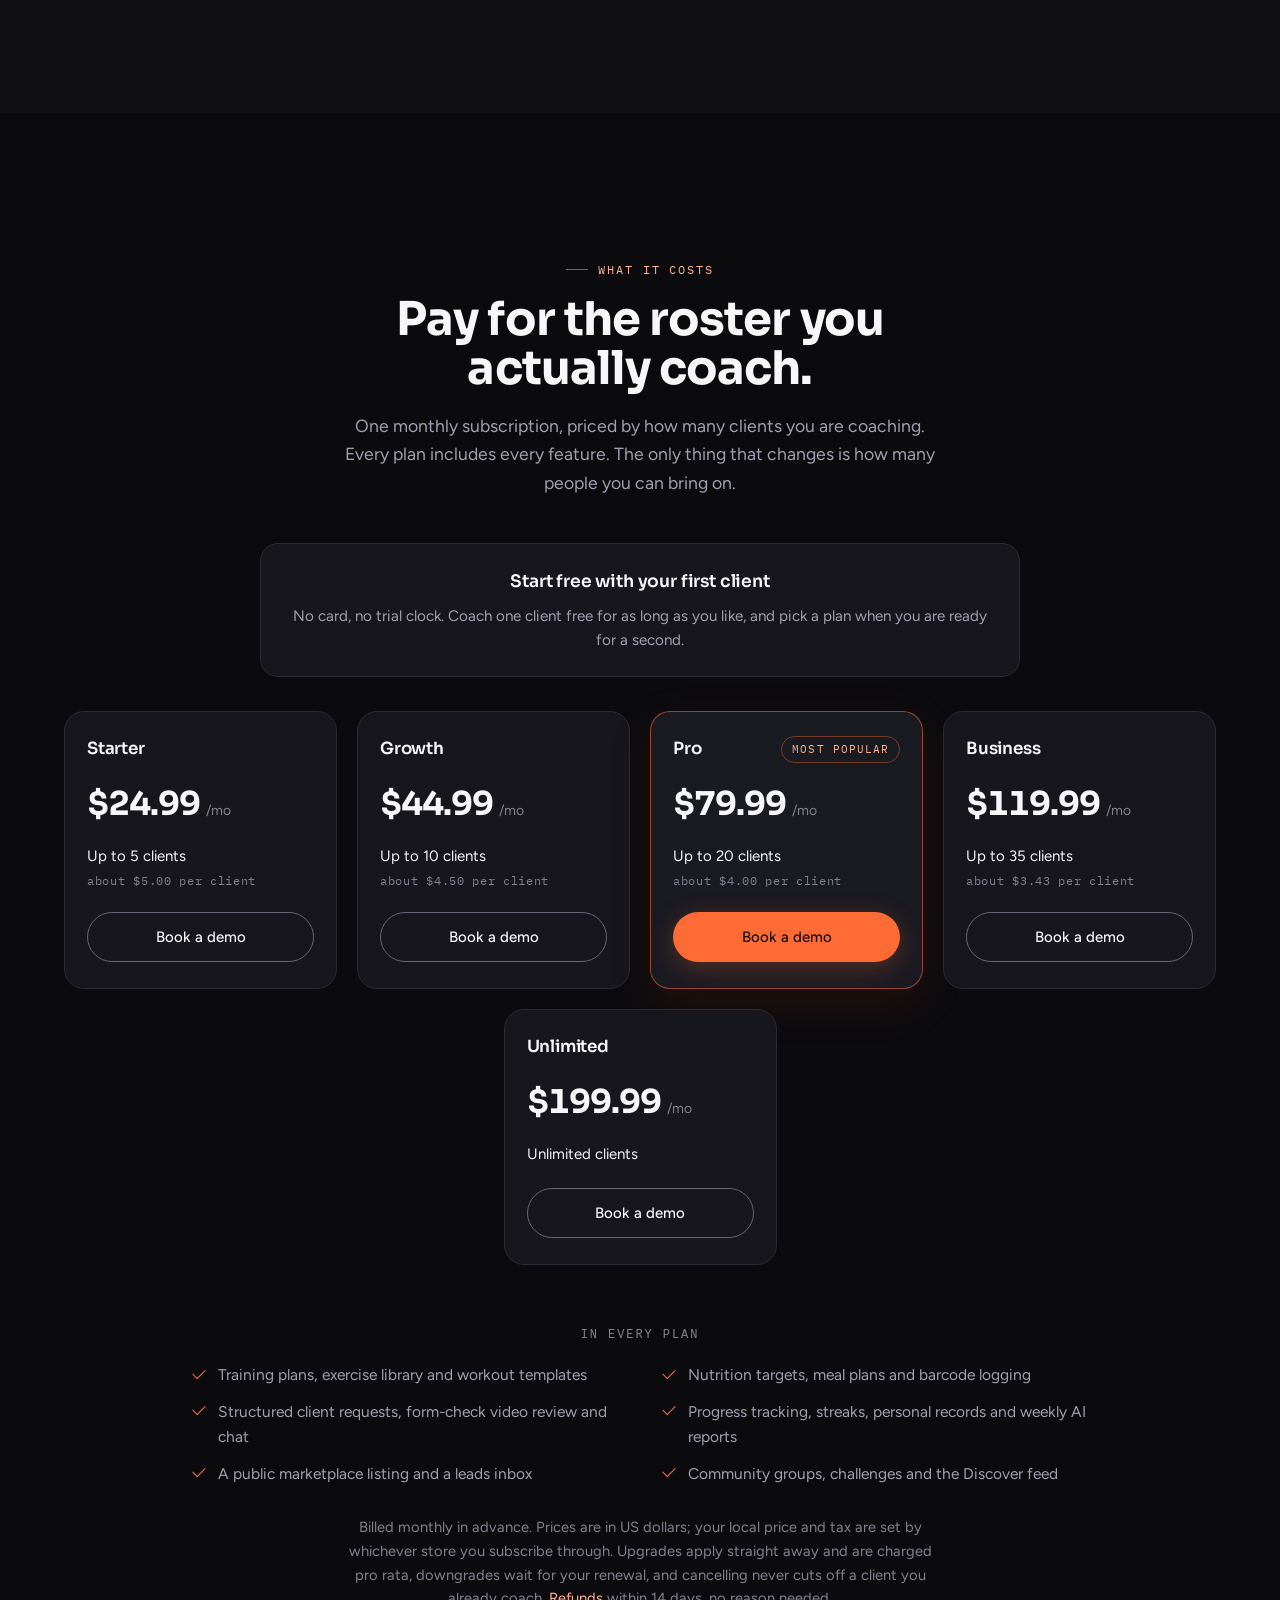
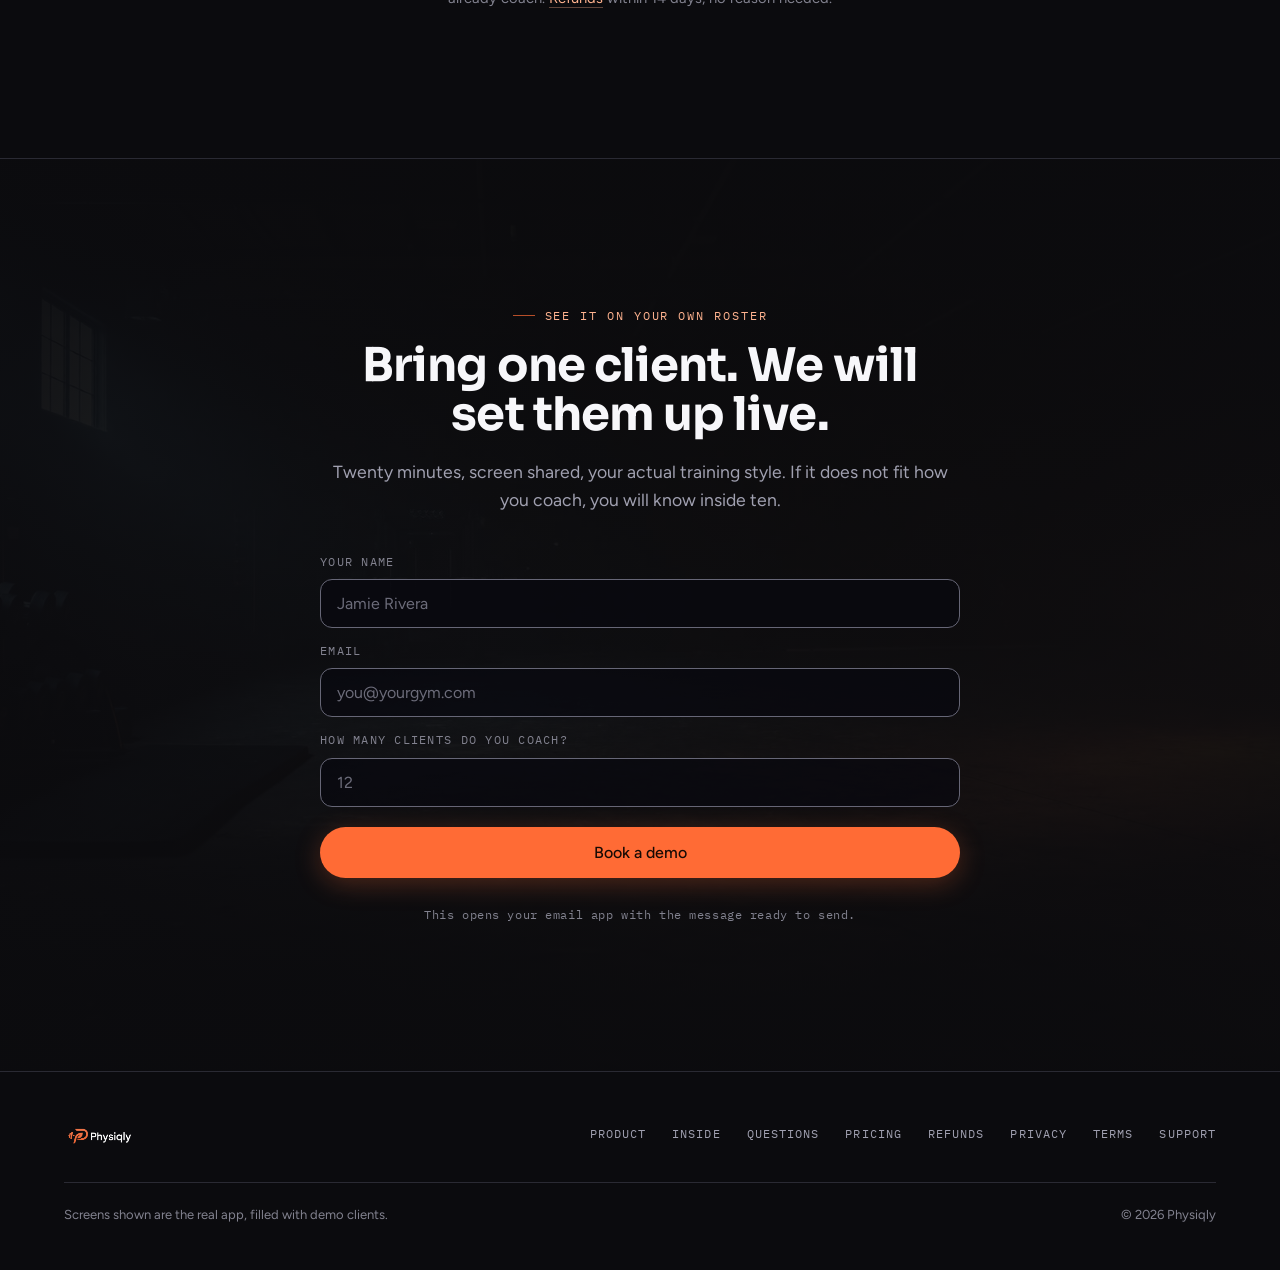
==== commit 1ee2f487: "fixed hero" ====
--- a/physiqly/index.html
+++ b/physiqly/index.html
@@ -146,7 +146,7 @@
   background:
     linear-gradient(180deg,rgba(7,7,11,.86),rgba(7,7,11,0) 32%),
     linear-gradient(96deg,rgba(7,7,11,.95) 0%,rgba(7,7,11,.87) 24%,rgba(7,7,11,.5) 44%,rgba(7,7,11,.08) 64%,rgba(7,7,11,0) 100%),
-    linear-gradient(0deg,rgba(7,7,11,.72),rgba(7,7,11,0) 34%);
+    linear-gradient(0deg,rgba(7,7,11,.82),rgba(7,7,11,0) 38%);
 }
 .hero-inner{position:relative;width:100%;max-width:34rem;
   text-shadow:0 1px 2px rgba(5,5,10,.75),0 6px 26px rgba(5,5,10,.55)}
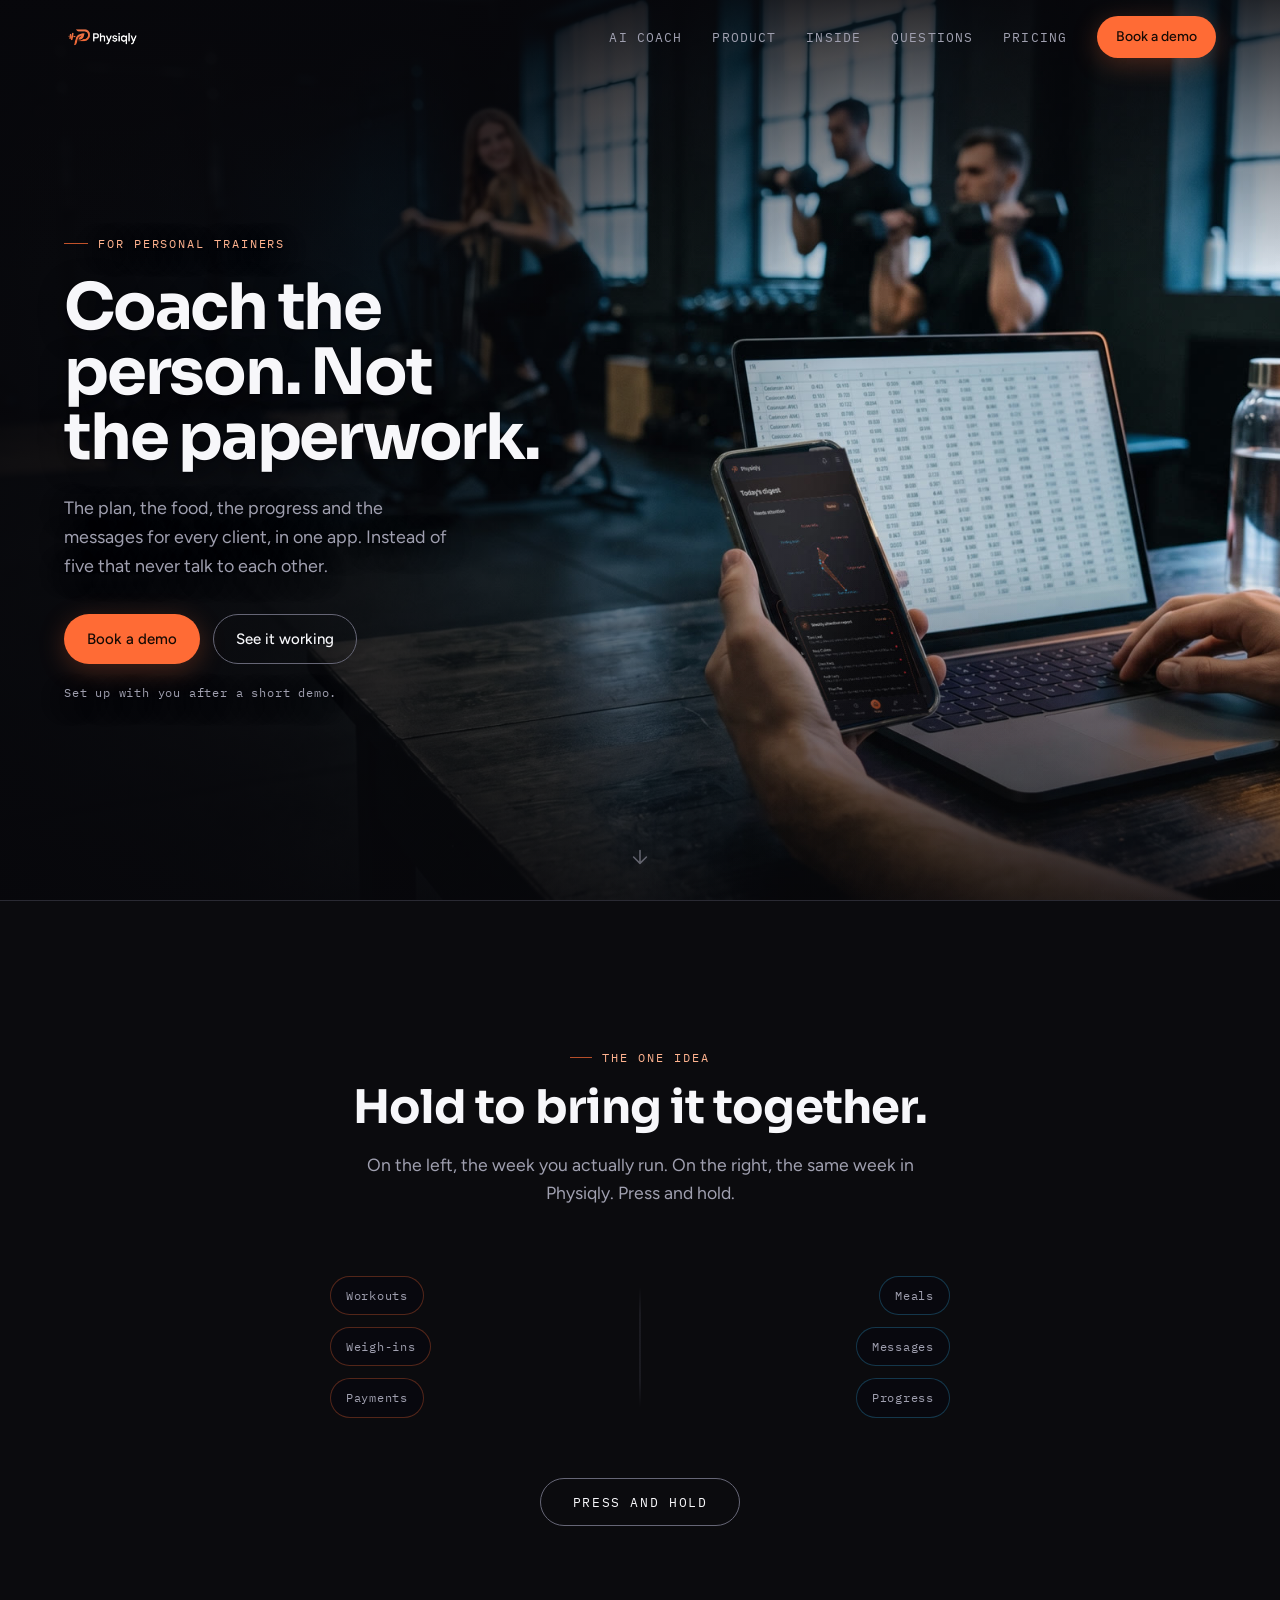
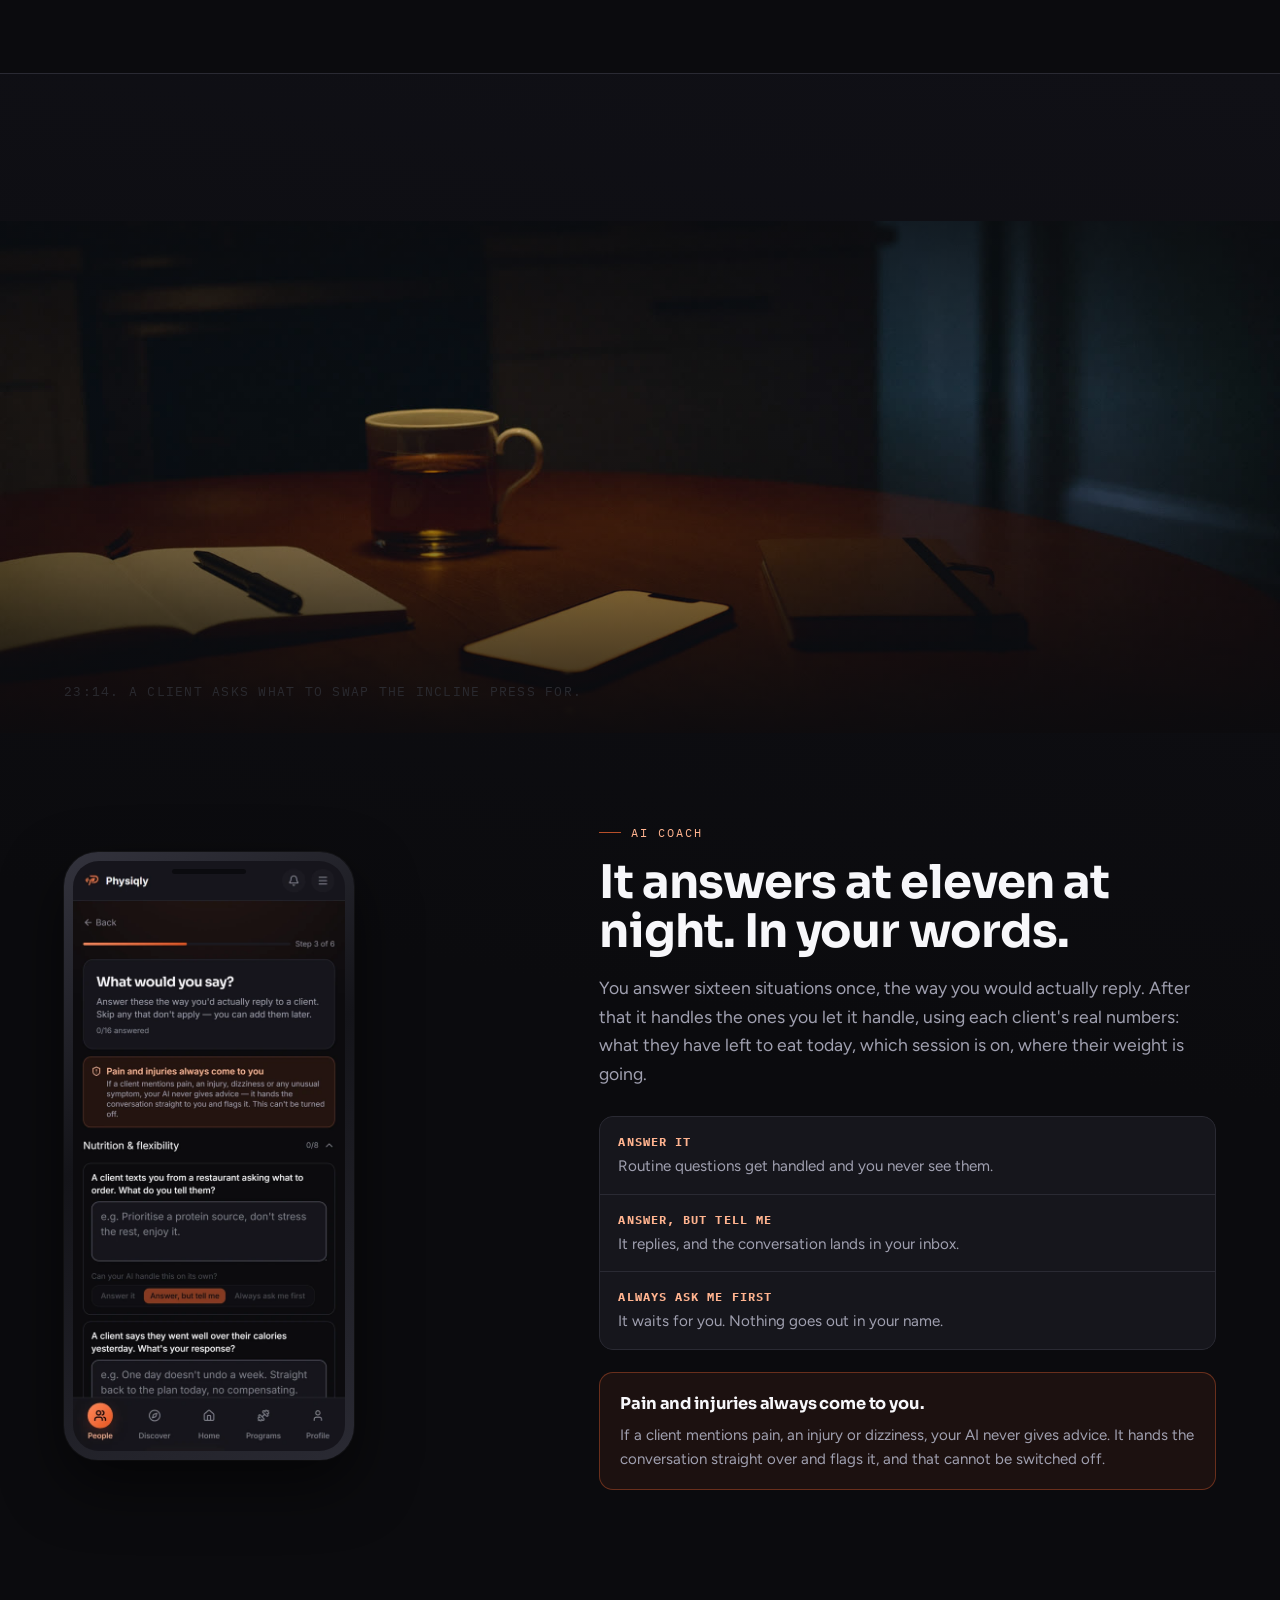
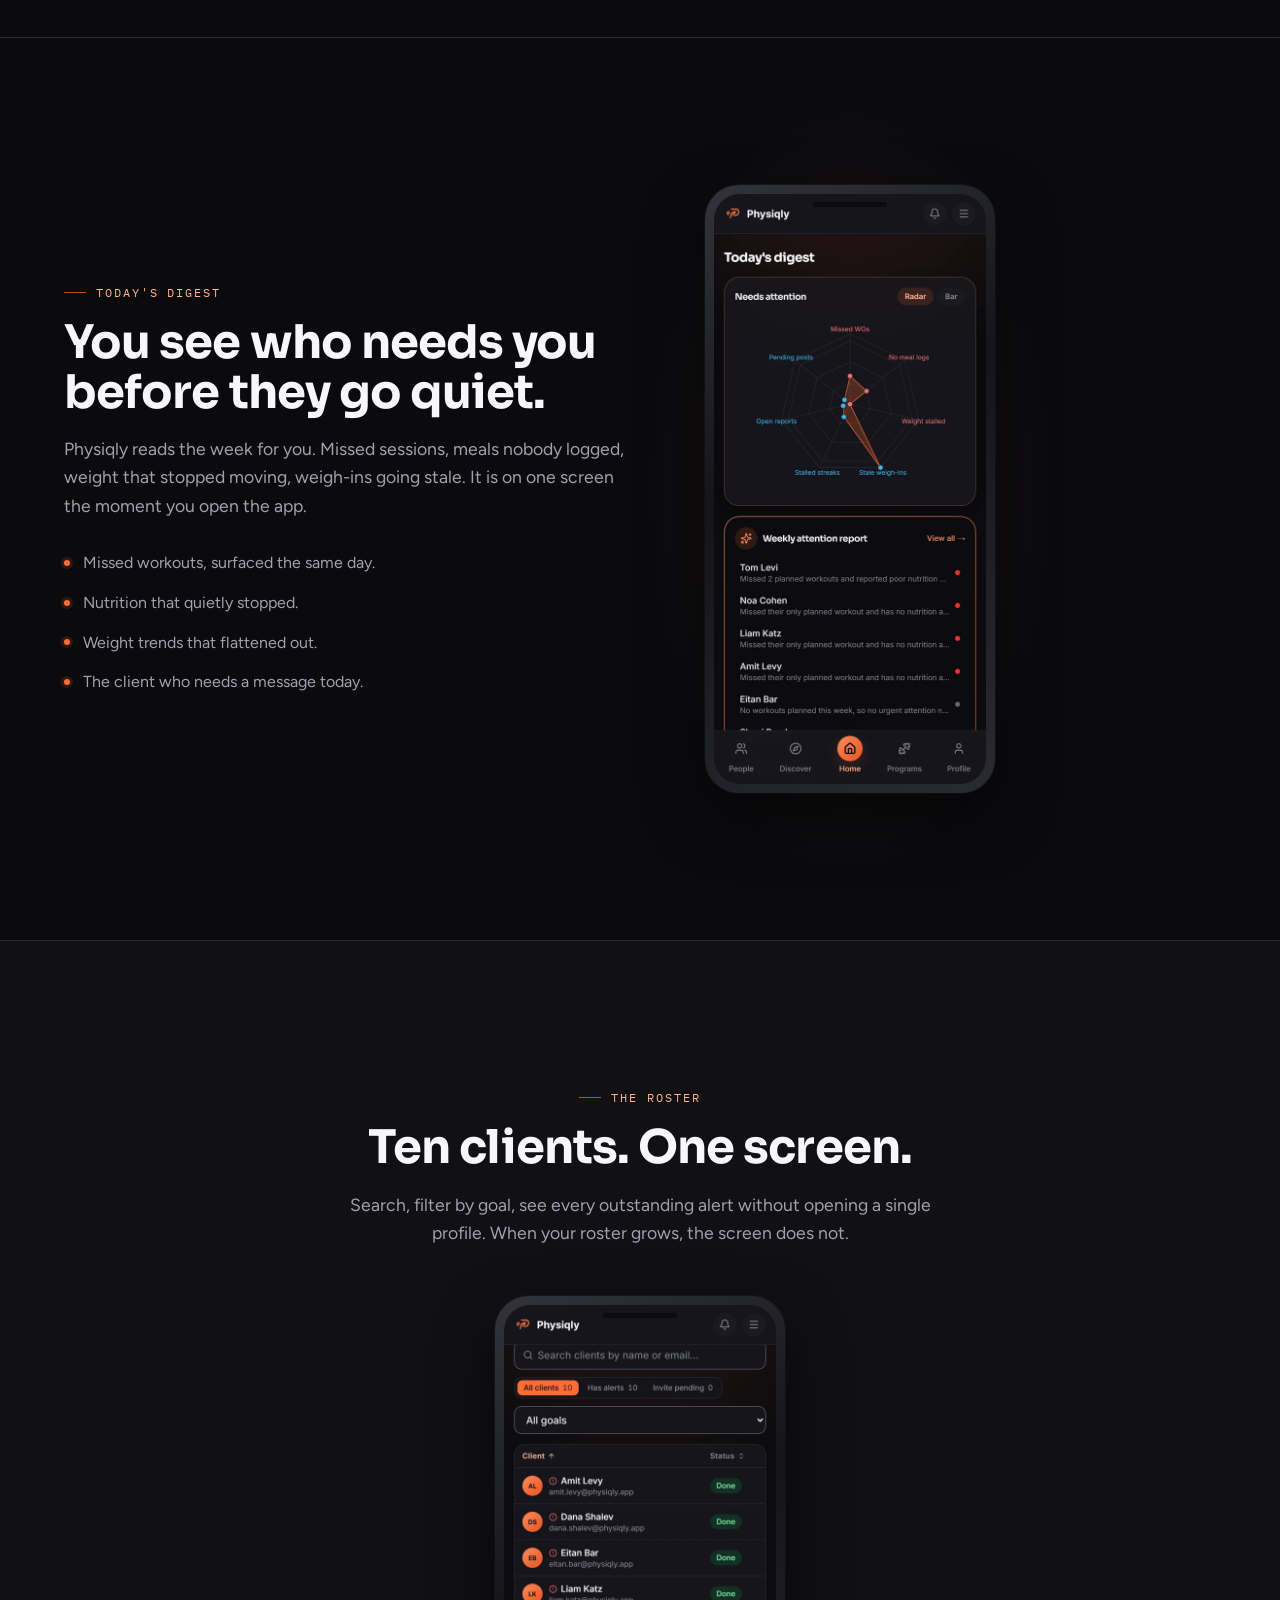
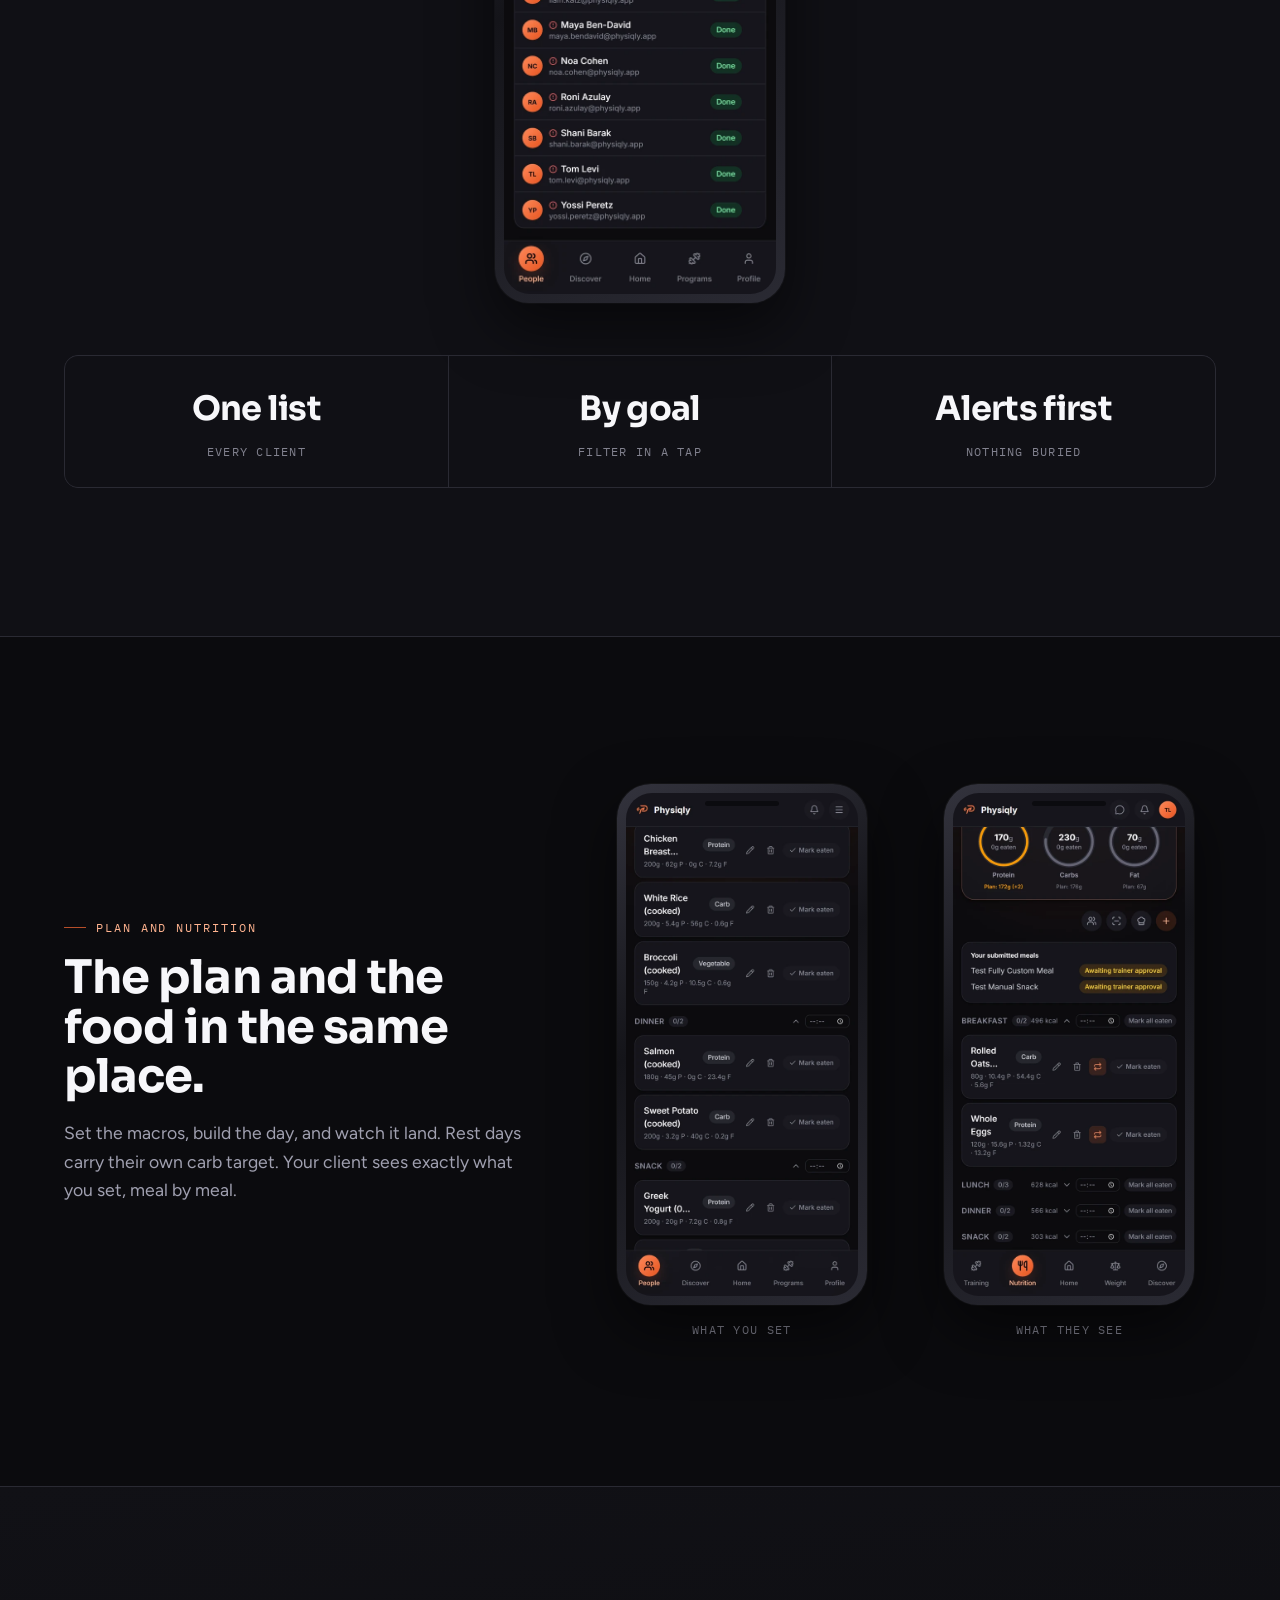
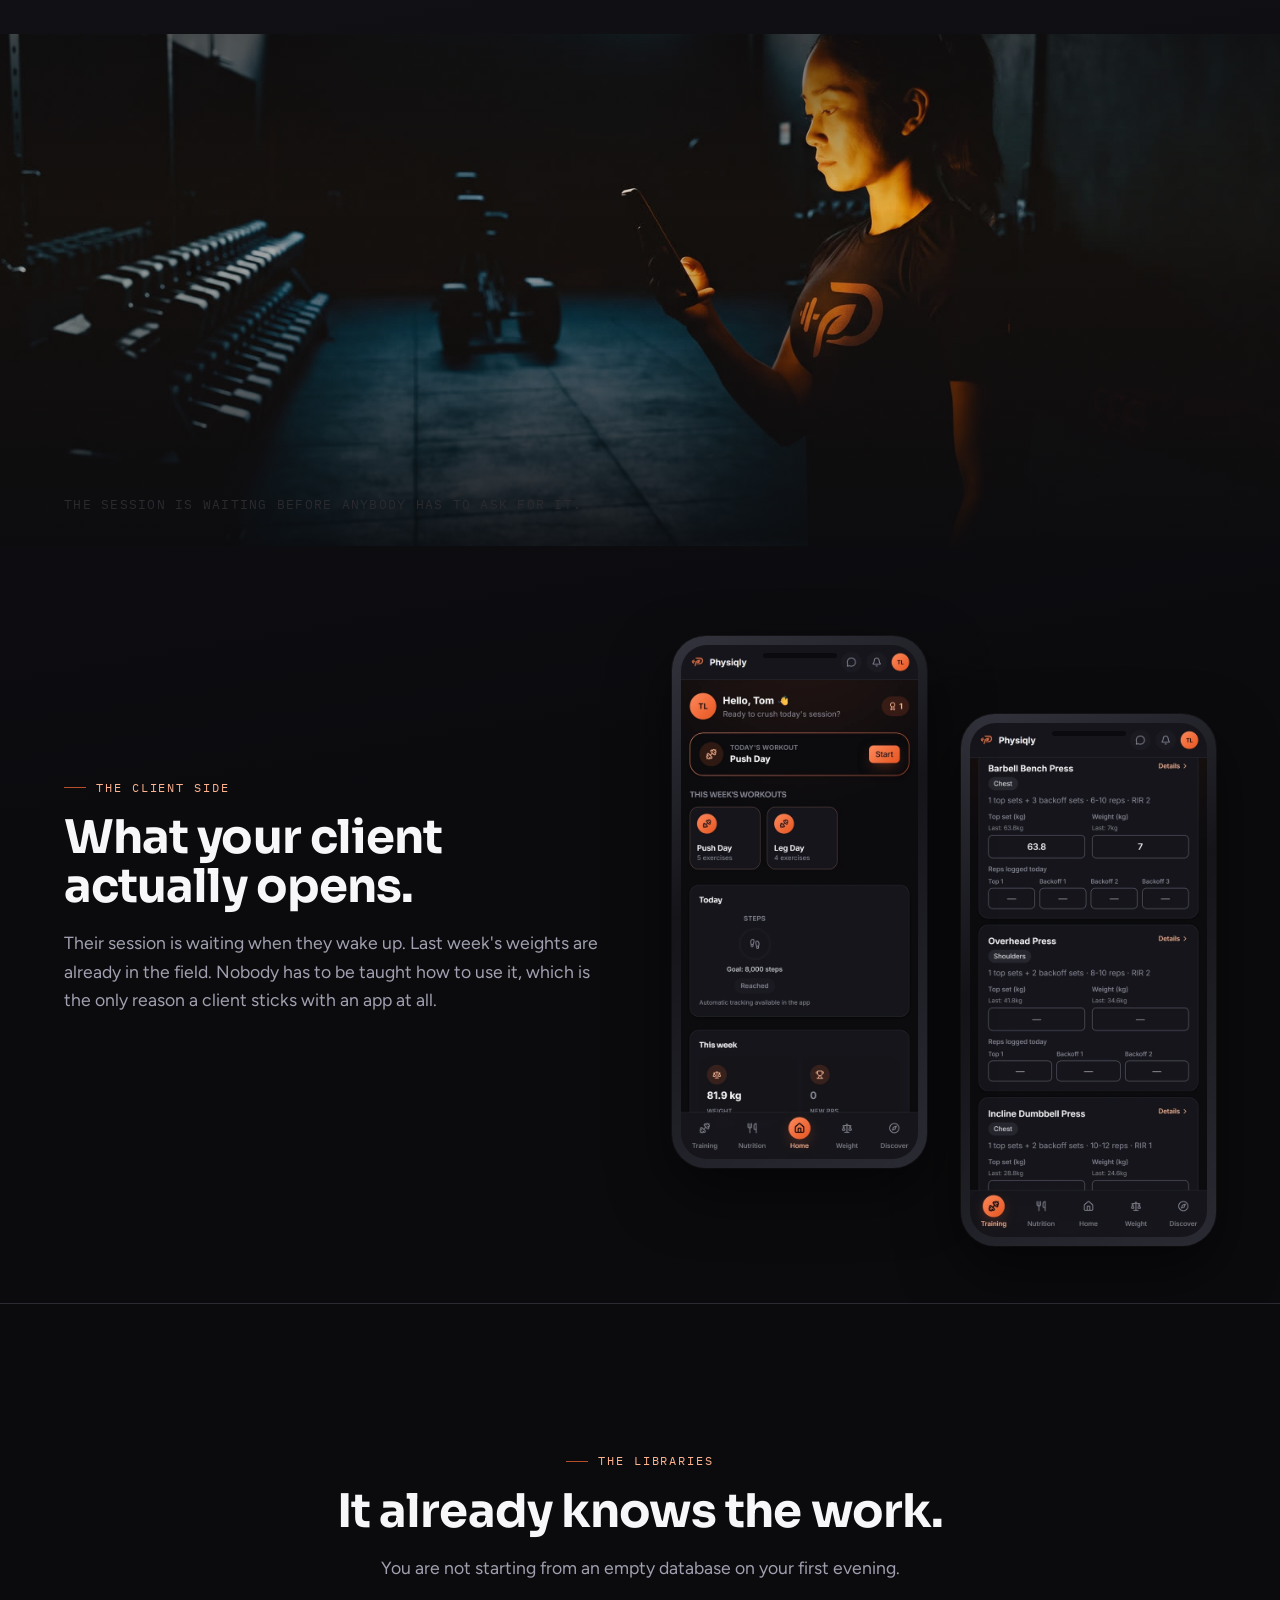
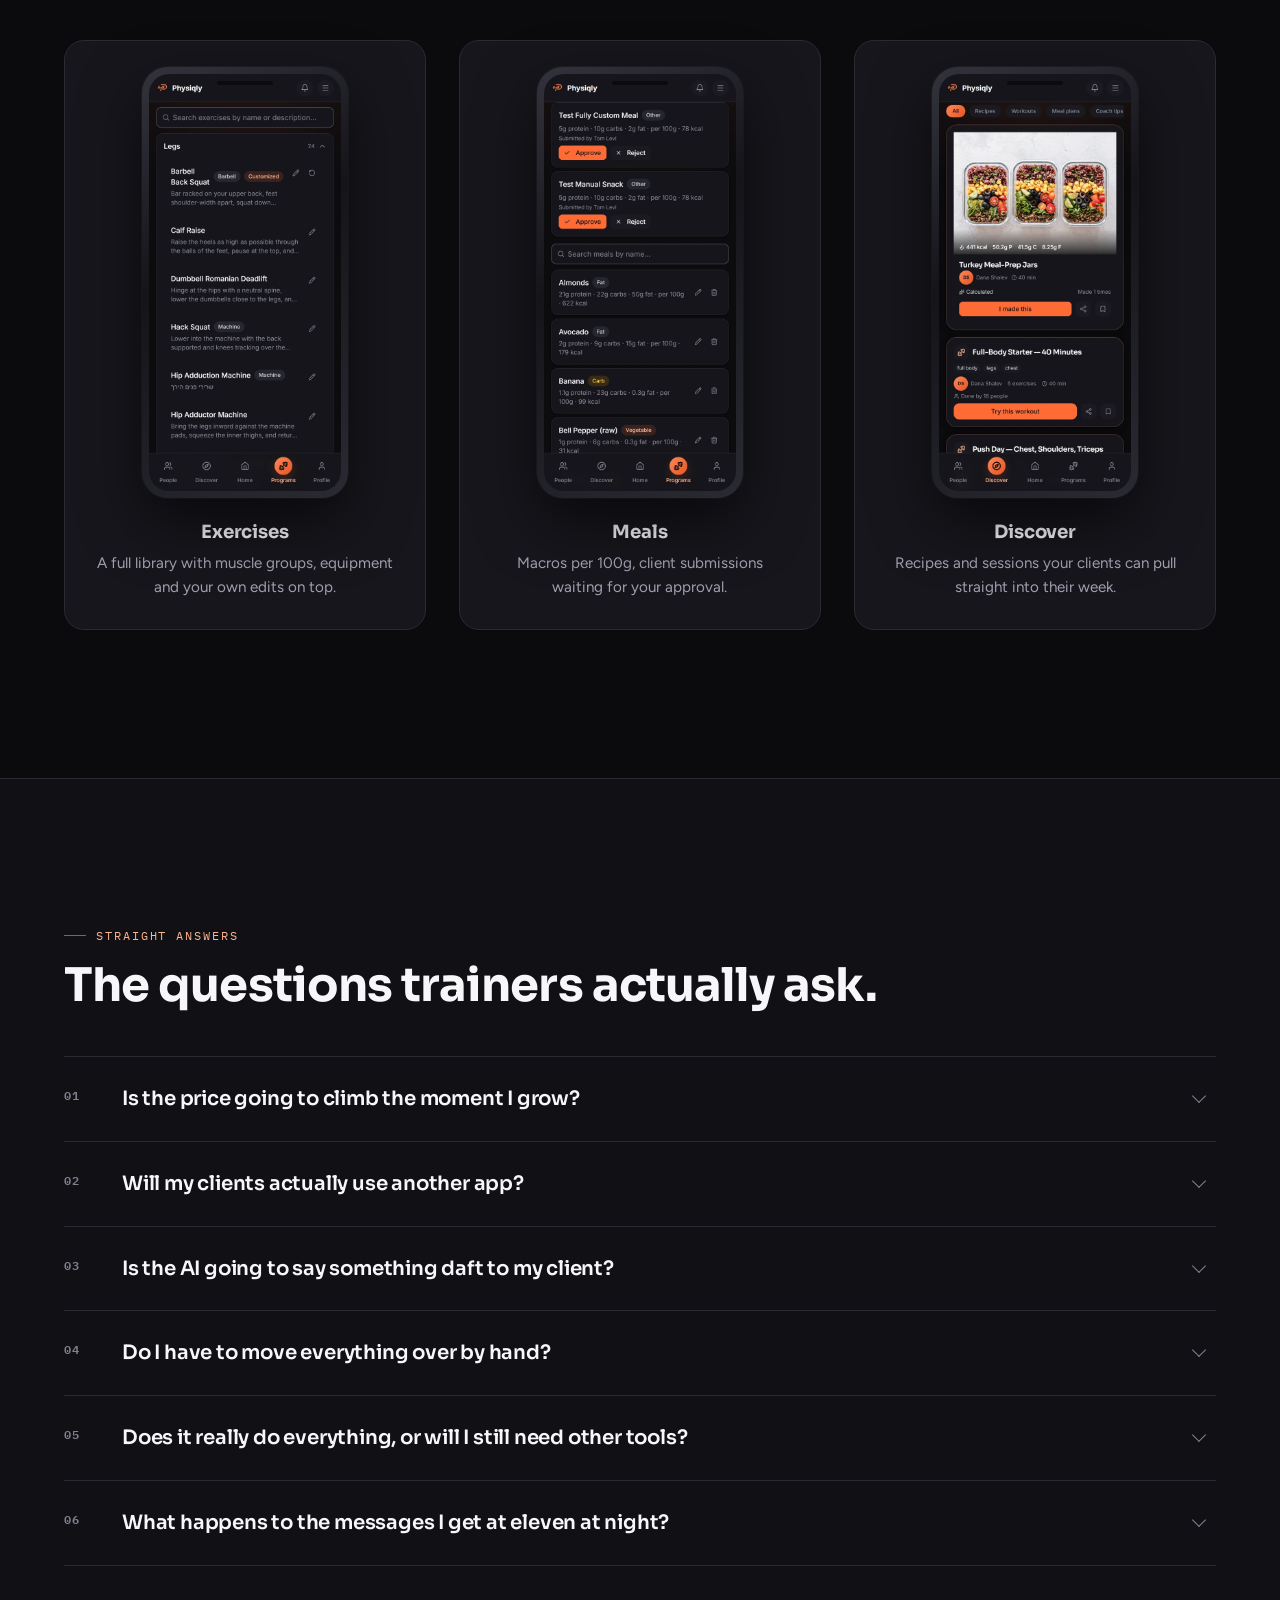
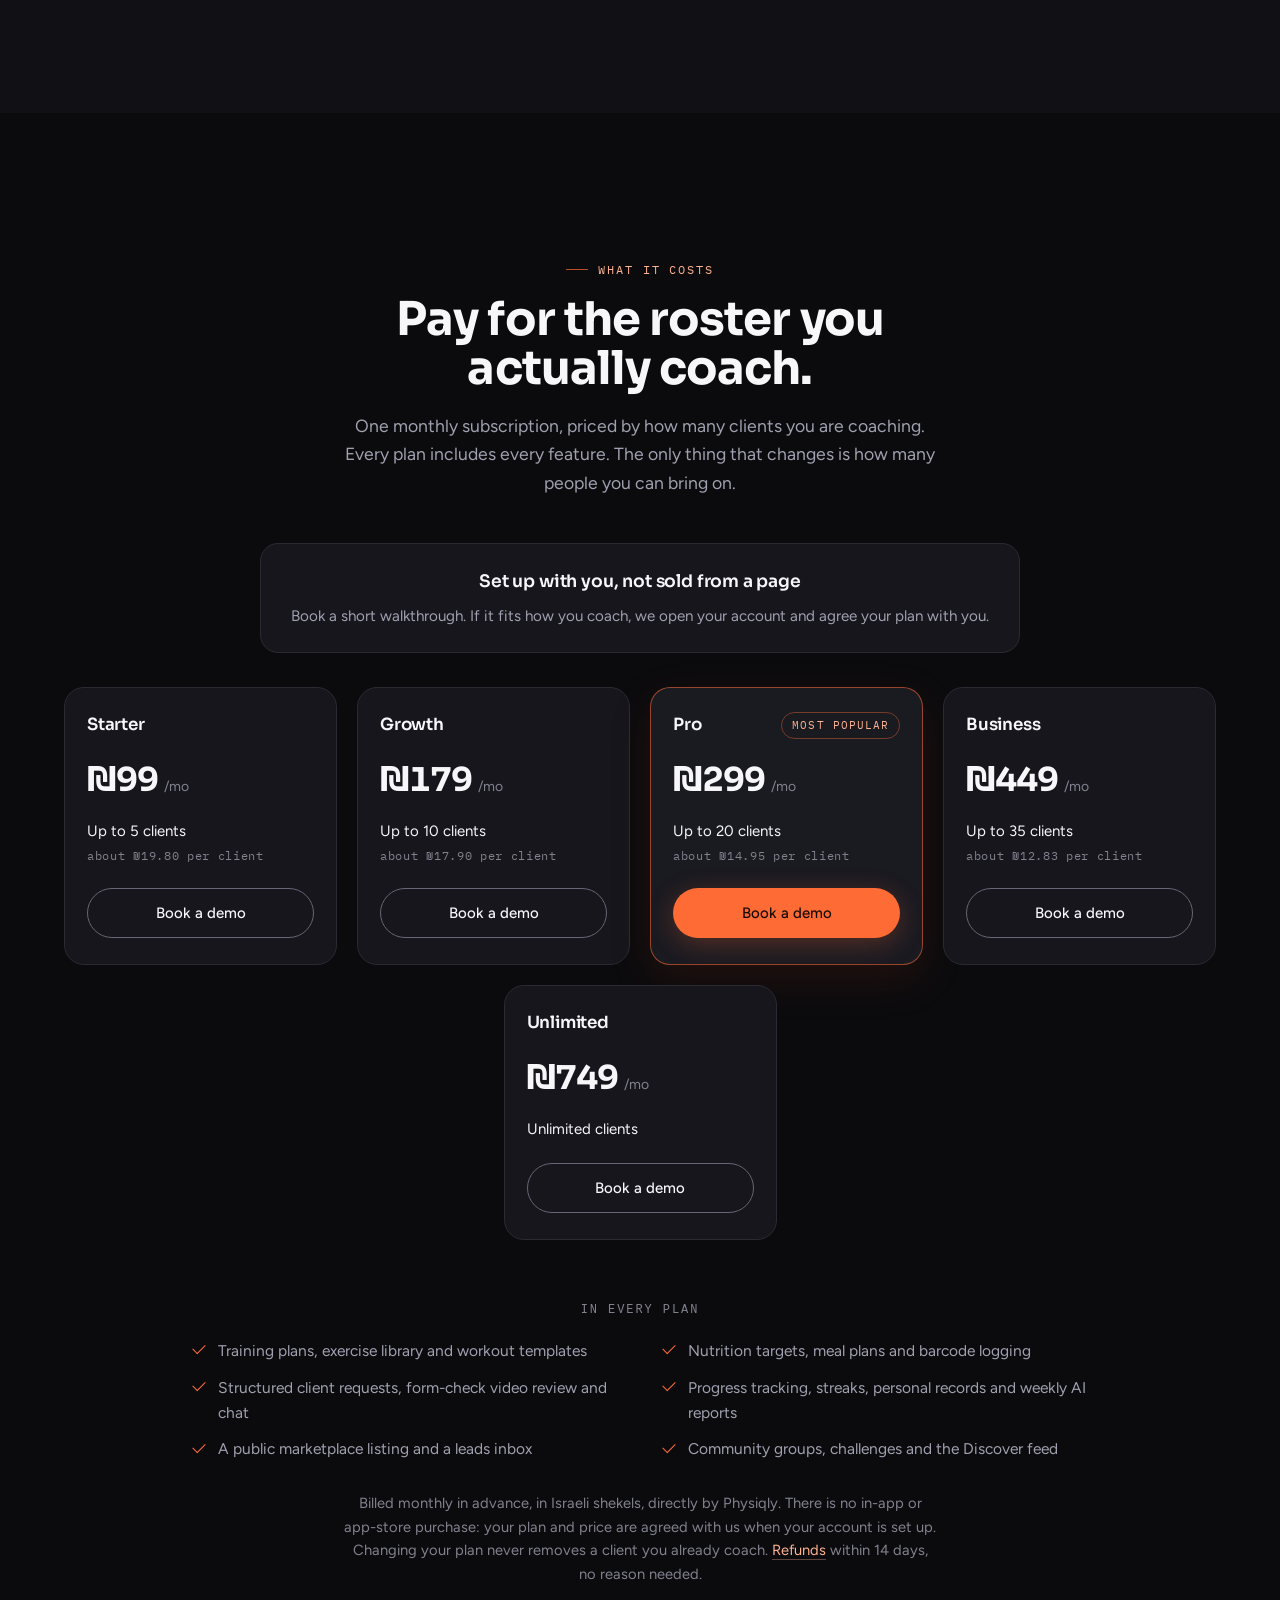
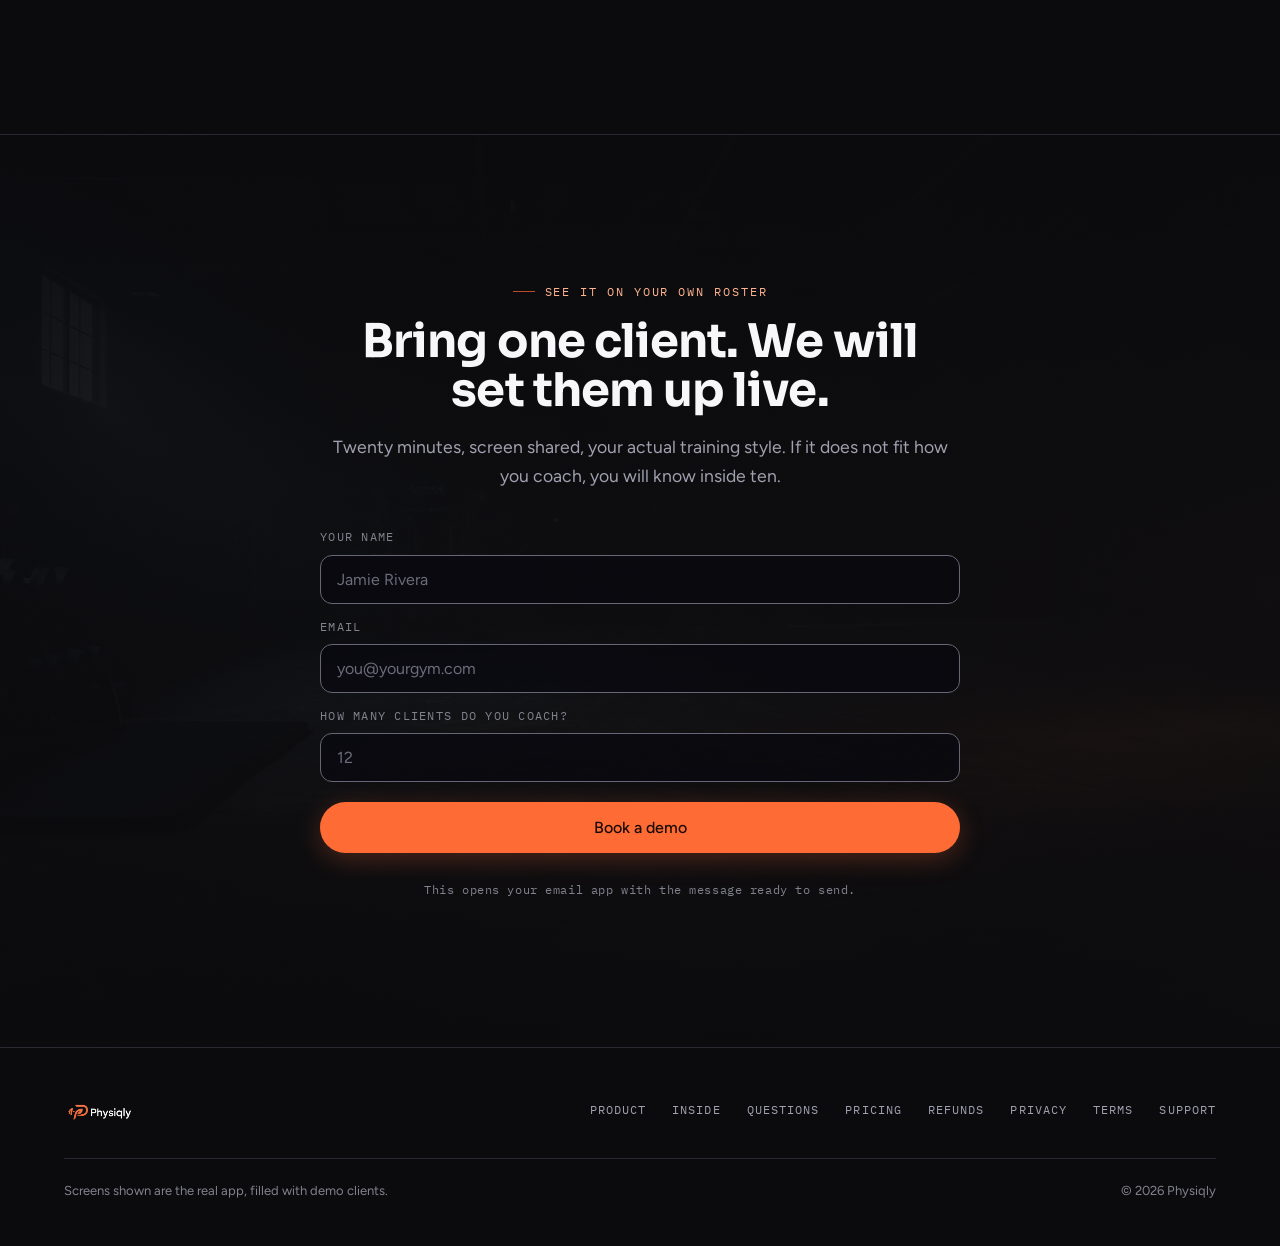
==== commit b0182079: "Homepage: factual corrections — shekel prices, no free first client, no app-store or pro-rata billin" ====
--- a/physiqly/index.html
+++ b/physiqly/index.html
@@ -720,7 +720,7 @@
       <a class="btn btn-primary" href="#demo">Book a demo</a>
       <a class="btn btn-ghost" href="#ai-coach">See it working</a>
     </div>
-    <p class="hero-note">Free with your first client. No card.</p>
+    <p class="hero-note">Set up with you after a short demo.</p>
   </div>
 
   <a class="hero-scroll" href="#braid" aria-label="Skip to the first section">
@@ -957,24 +957,24 @@
 
       <div class="part">
         <div class="trial">
-          <b>Start free with your first client</b>
-          <p>No card, no trial clock. Coach one client free for as long as you like, and pick a plan when you are ready for a second.</p>
+          <b>Set up with you, not sold from a page</b>
+          <p>Book a short walkthrough. If it fits how you coach, we open your account and agree your plan with you.</p>
         </div>
 
         <div class="tiers">
           <article class="tier">
             <div class="tier-top"><p class="tier-name">Starter</p></div>
-            <p class="price"><span class="amt">$24.99</span><span class="per">/mo</span></p>
+            <p class="price"><span class="amt">₪99</span><span class="per">/mo</span></p>
             <p class="seats">Up to 5 clients</p>
-            <p class="each">about $5.00 per client</p>
+            <p class="each">about ₪19.80 per client</p>
             <a class="btn btn-ghost" href="#demo">Book a demo</a>
           </article>
 
           <article class="tier">
             <div class="tier-top"><p class="tier-name">Growth</p></div>
-            <p class="price"><span class="amt">$44.99</span><span class="per">/mo</span></p>
+            <p class="price"><span class="amt">₪179</span><span class="per">/mo</span></p>
             <p class="seats">Up to 10 clients</p>
-            <p class="each">about $4.50 per client</p>
+            <p class="each">about ₪17.90 per client</p>
             <a class="btn btn-ghost" href="#demo">Book a demo</a>
           </article>
 
@@ -983,23 +983,23 @@
               <p class="tier-name">Pro</p>
               <span class="badge">Most popular</span>
             </div>
-            <p class="price"><span class="amt">$79.99</span><span class="per">/mo</span></p>
+            <p class="price"><span class="amt">₪299</span><span class="per">/mo</span></p>
             <p class="seats">Up to 20 clients</p>
-            <p class="each">about $4.00 per client</p>
+            <p class="each">about ₪14.95 per client</p>
             <a class="btn btn-primary" href="#demo">Book a demo</a>
           </article>
 
           <article class="tier">
             <div class="tier-top"><p class="tier-name">Business</p></div>
-            <p class="price"><span class="amt">$119.99</span><span class="per">/mo</span></p>
+            <p class="price"><span class="amt">₪449</span><span class="per">/mo</span></p>
             <p class="seats">Up to 35 clients</p>
-            <p class="each">about $3.43 per client</p>
+            <p class="each">about ₪12.83 per client</p>
             <a class="btn btn-ghost" href="#demo">Book a demo</a>
           </article>
 
           <article class="tier">
             <div class="tier-top"><p class="tier-name">Unlimited</p></div>
-            <p class="price"><span class="amt">$199.99</span><span class="per">/mo</span></p>
+            <p class="price"><span class="amt">₪749</span><span class="per">/mo</span></p>
             <p class="seats">Unlimited clients</p>
             <a class="btn btn-ghost" href="#demo">Book a demo</a>
           </article>
@@ -1017,7 +1017,7 @@
           </ul>
         </div>
 
-        <p class="price-note">Billed monthly in advance. Prices are in US dollars; your local price and tax are set by whichever store you subscribe through. Upgrades apply straight away and are charged pro rata, downgrades wait for your renewal, and cancelling never cuts off a client you already coach. <a href="refunds/">Refunds</a> within 14 days, no reason needed.</p>
+        <p class="price-note">Billed monthly in advance, in Israeli shekels, directly by Physiqly. There is no in-app or app-store purchase: your plan and price are agreed with us when your account is set up. Changing your plan never removes a client you already coach. <a href="refunds/">Refunds</a> within 14 days, no reason needed.</p>
       </div>
     </div>
   </section>
